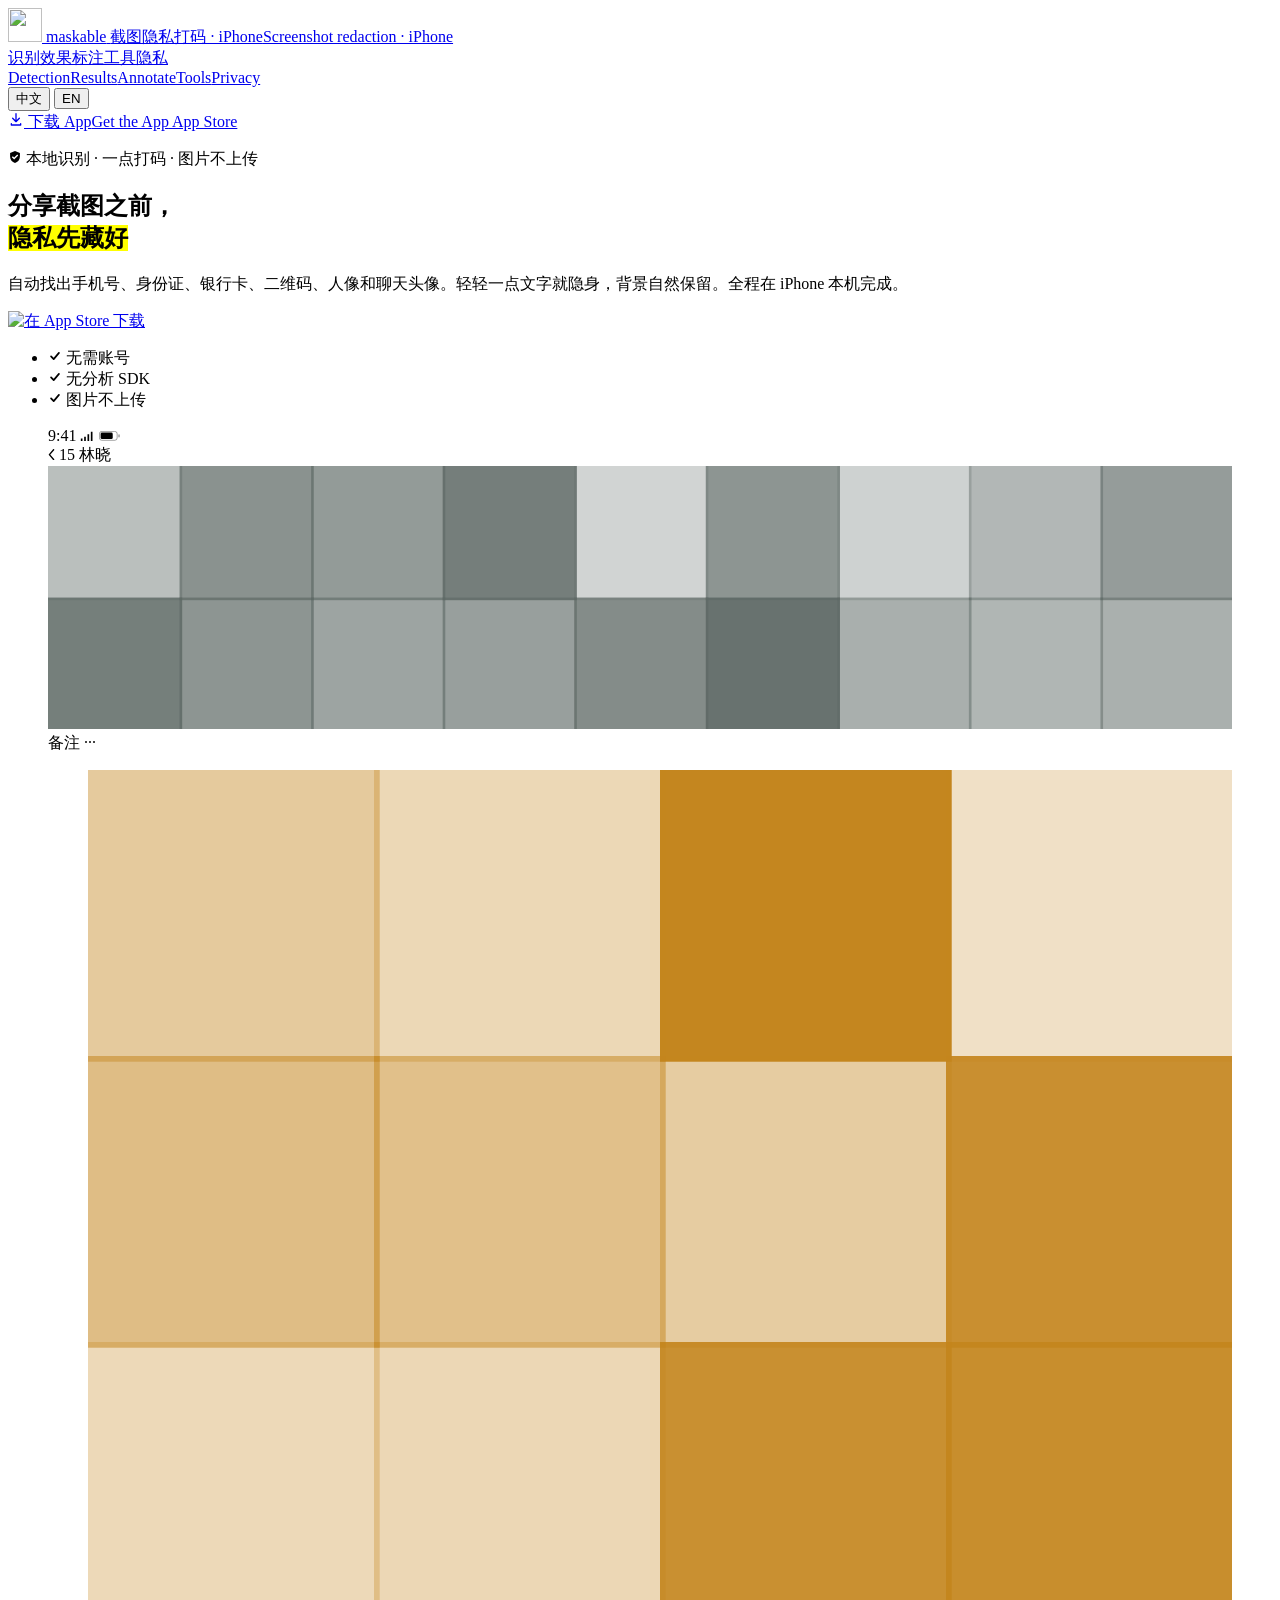
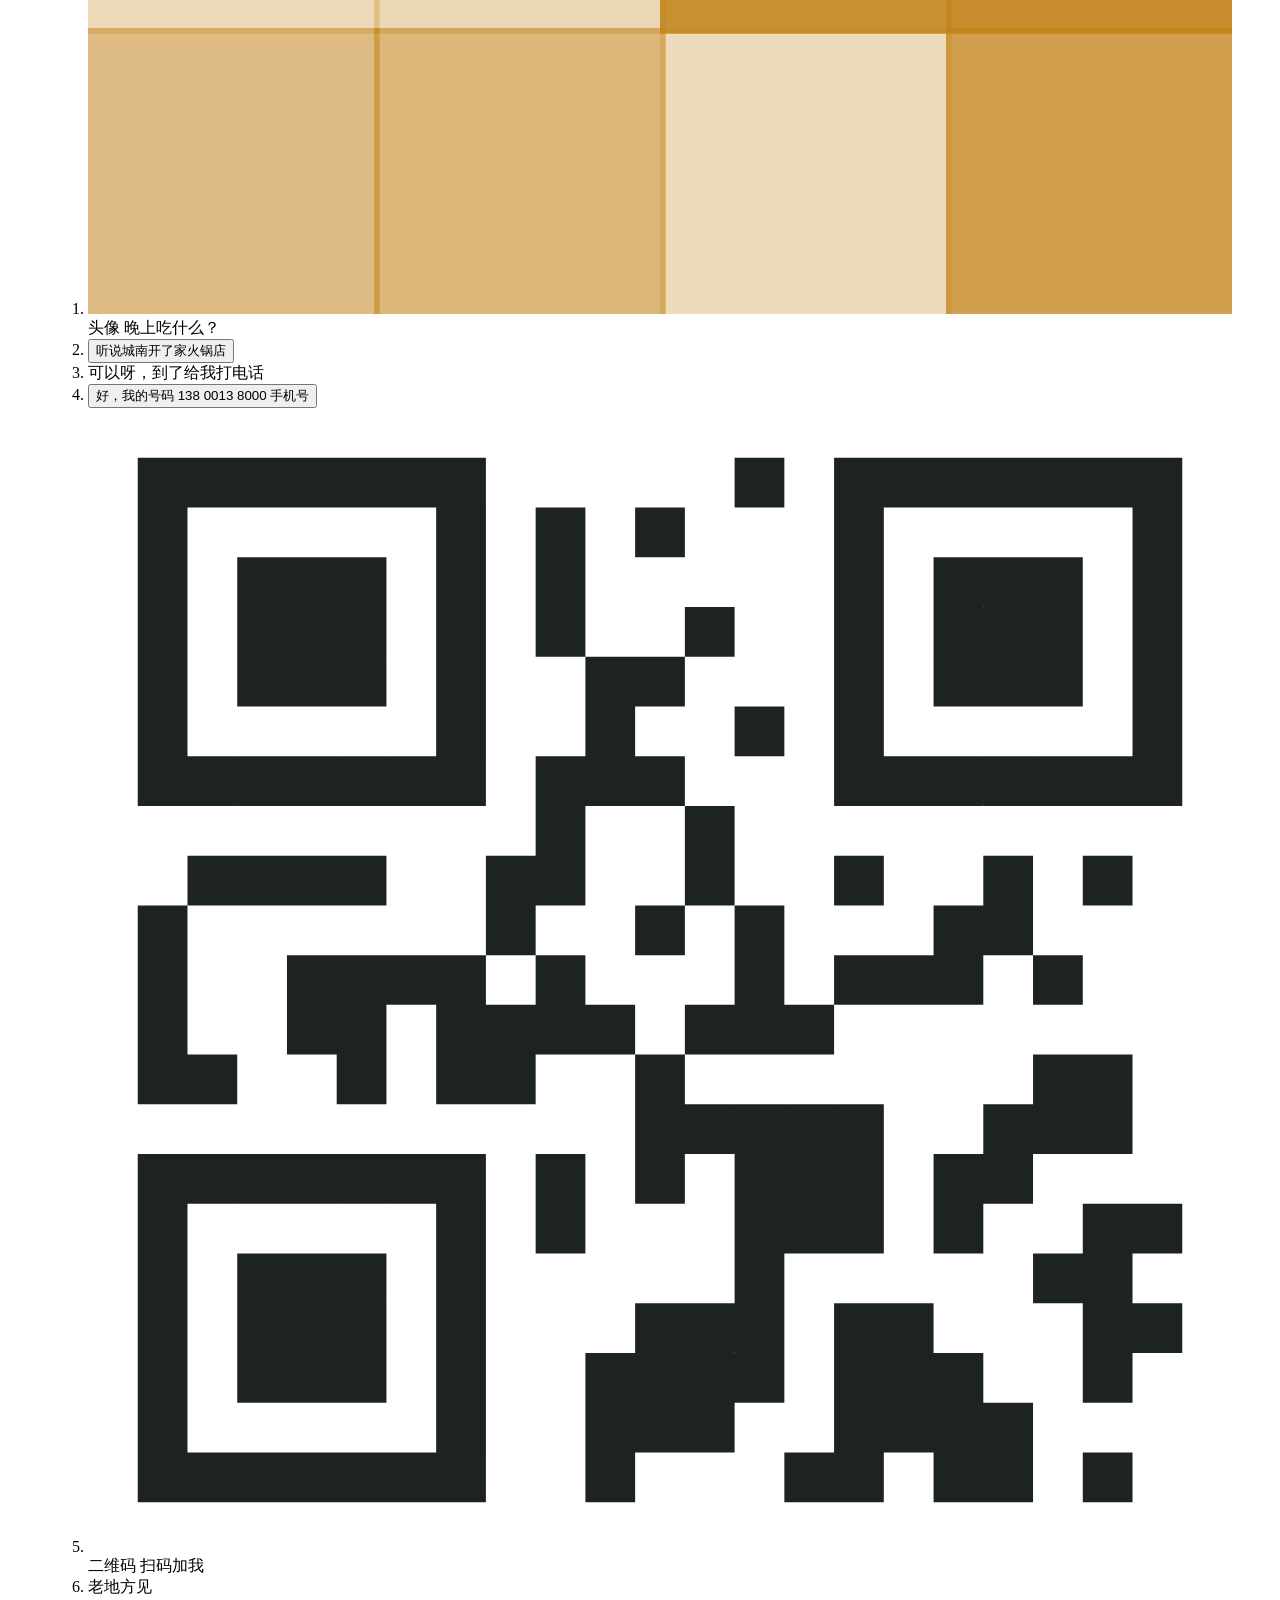
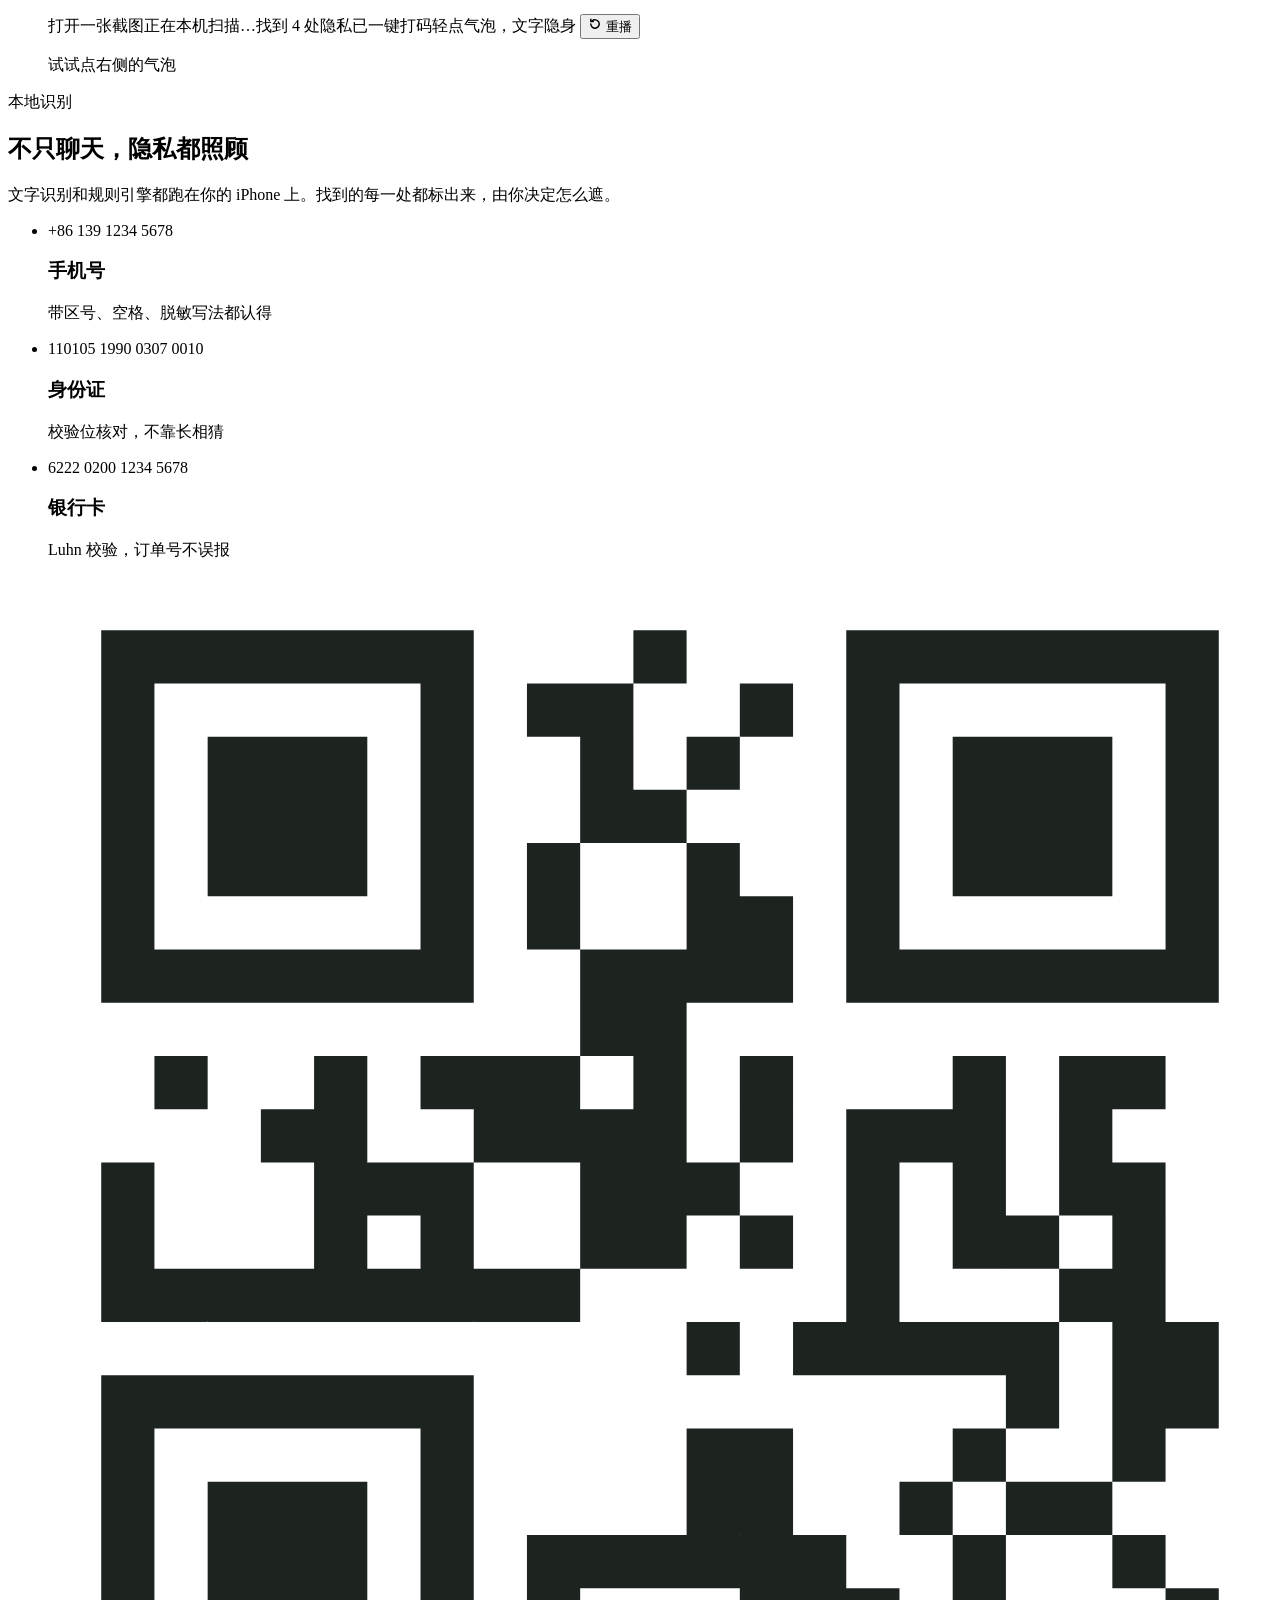
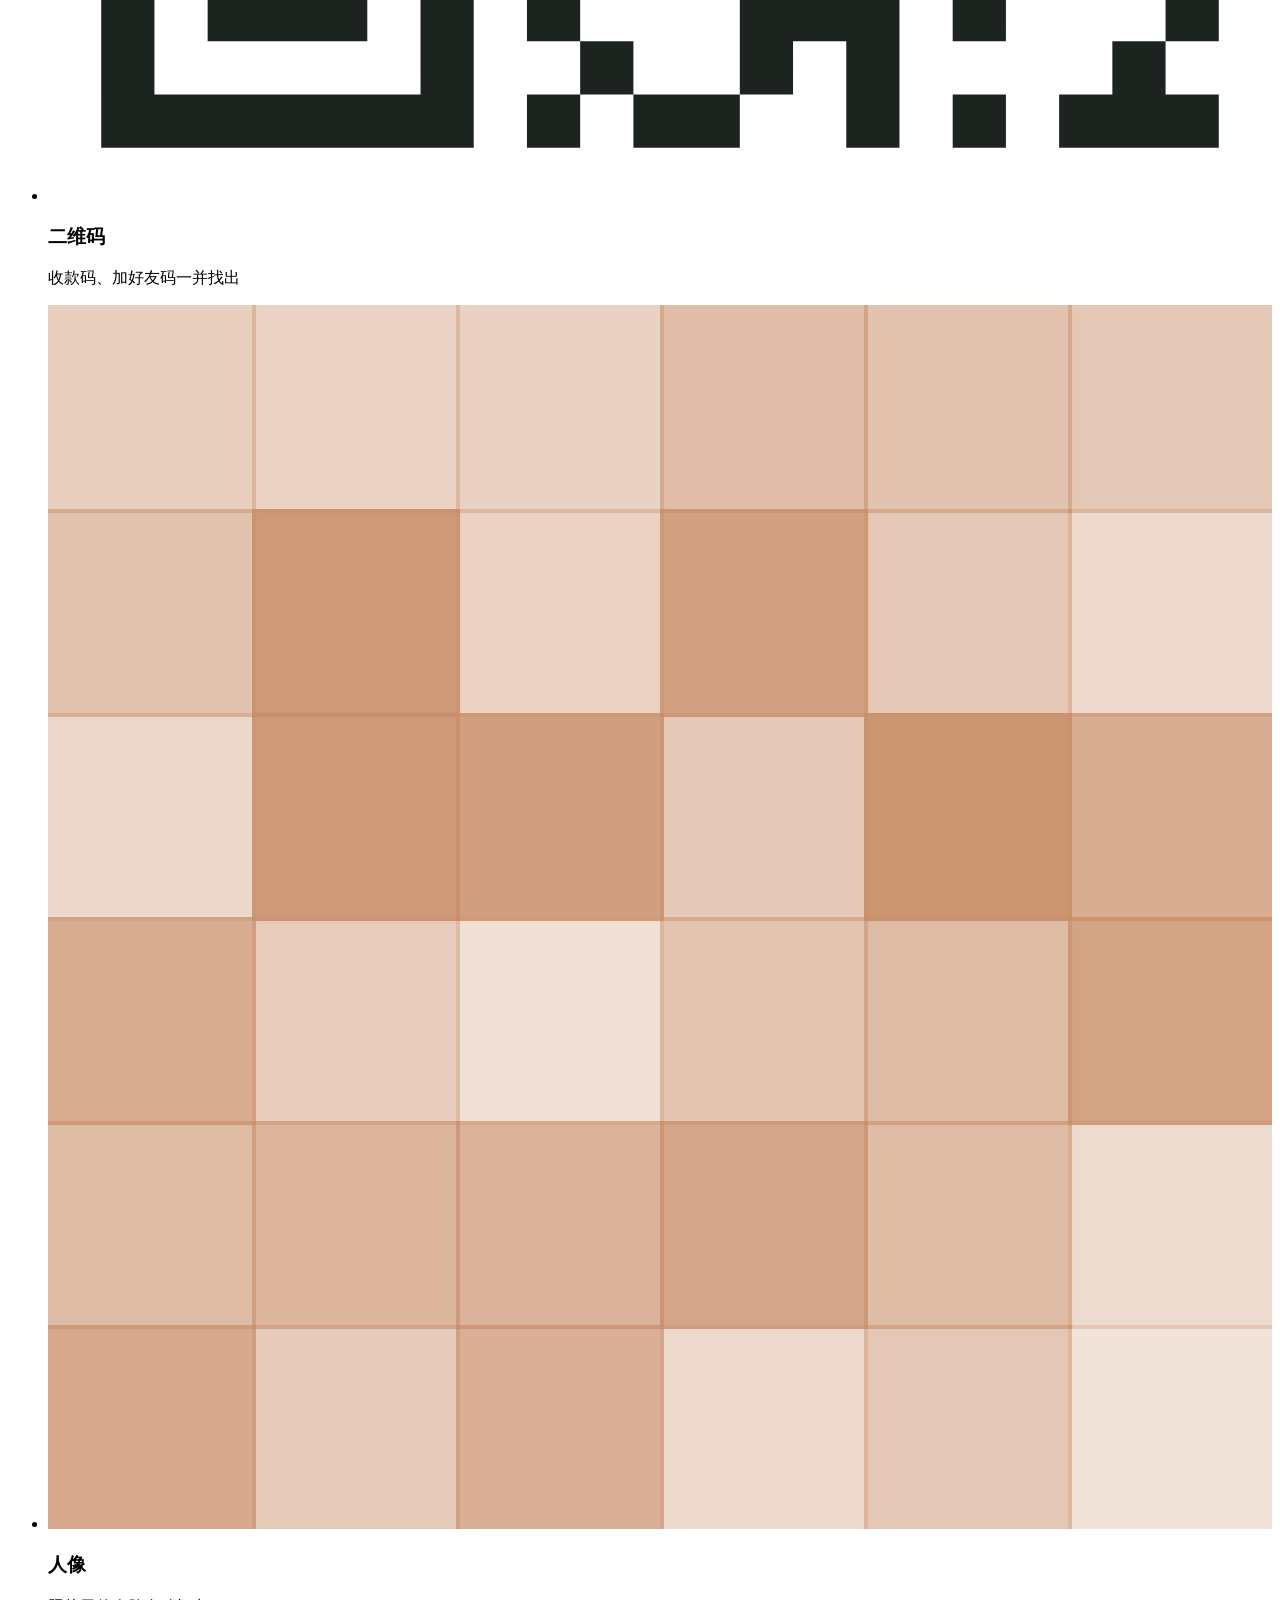
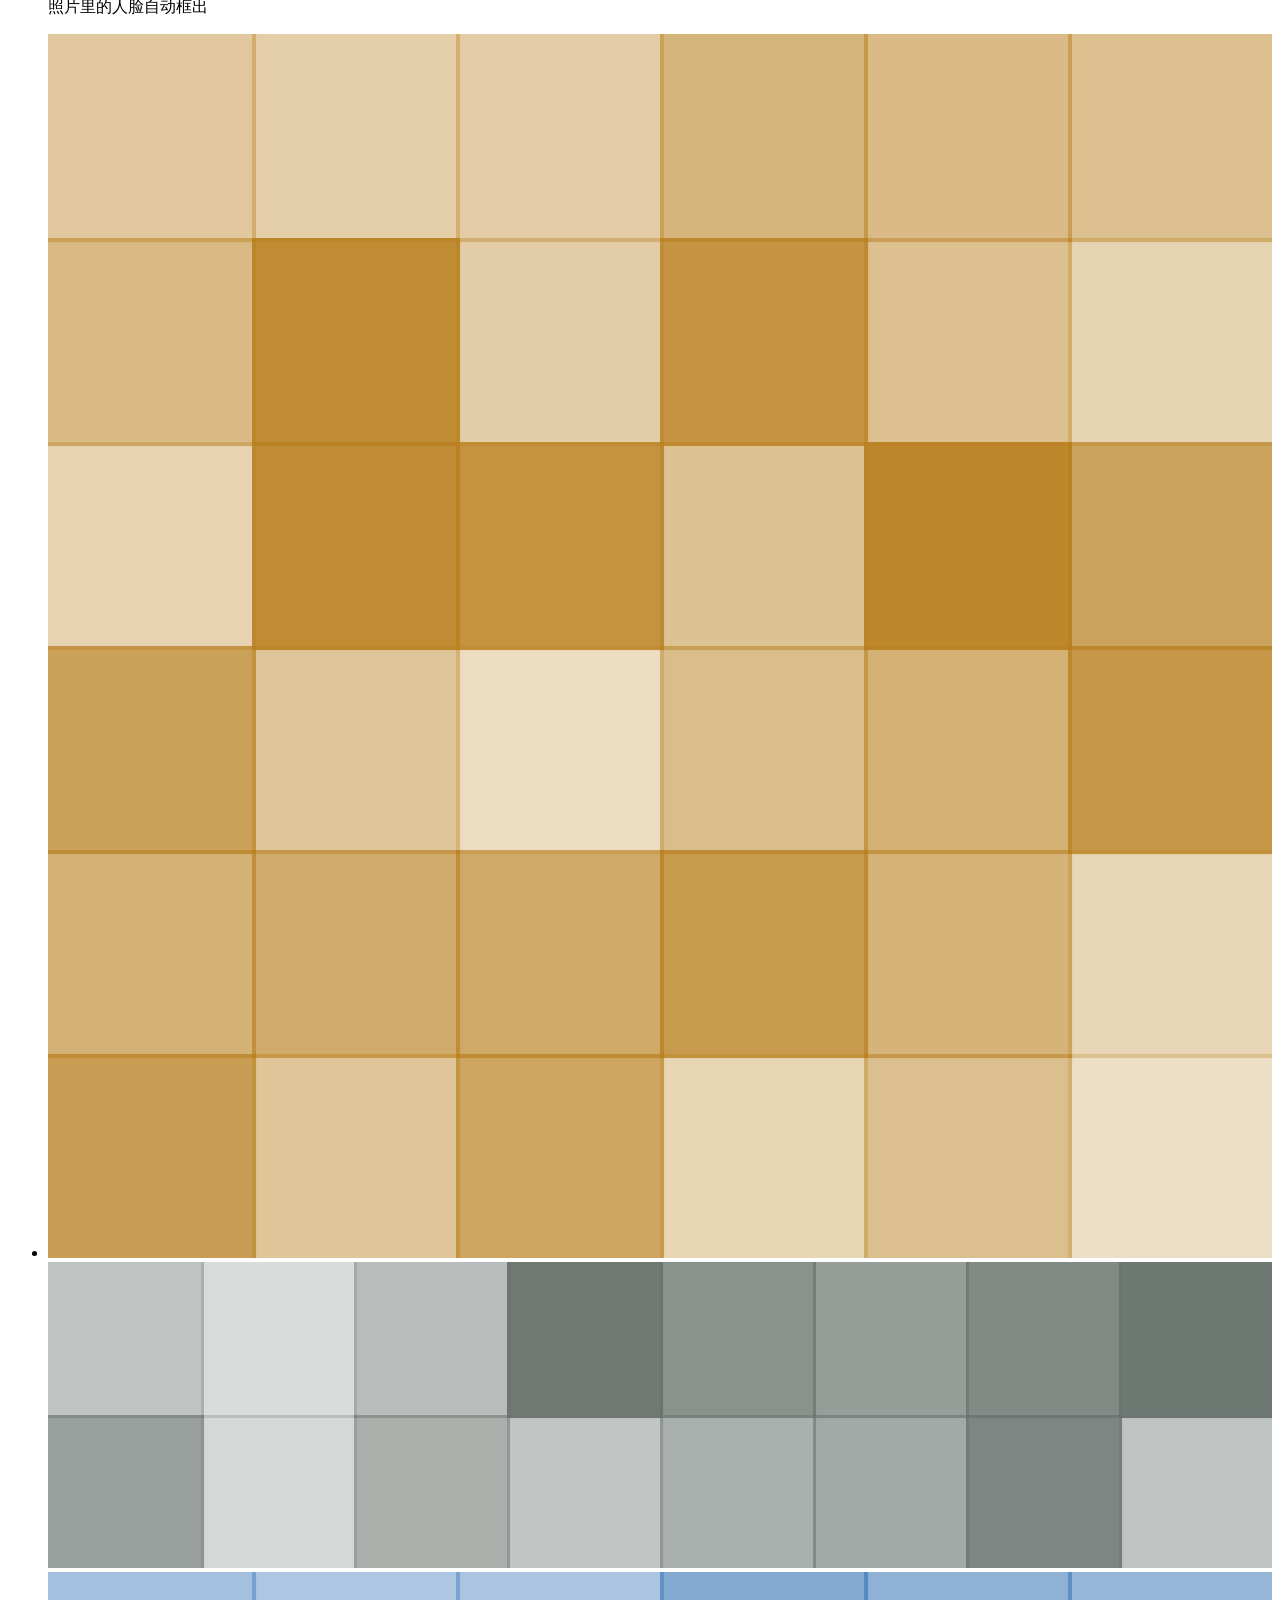
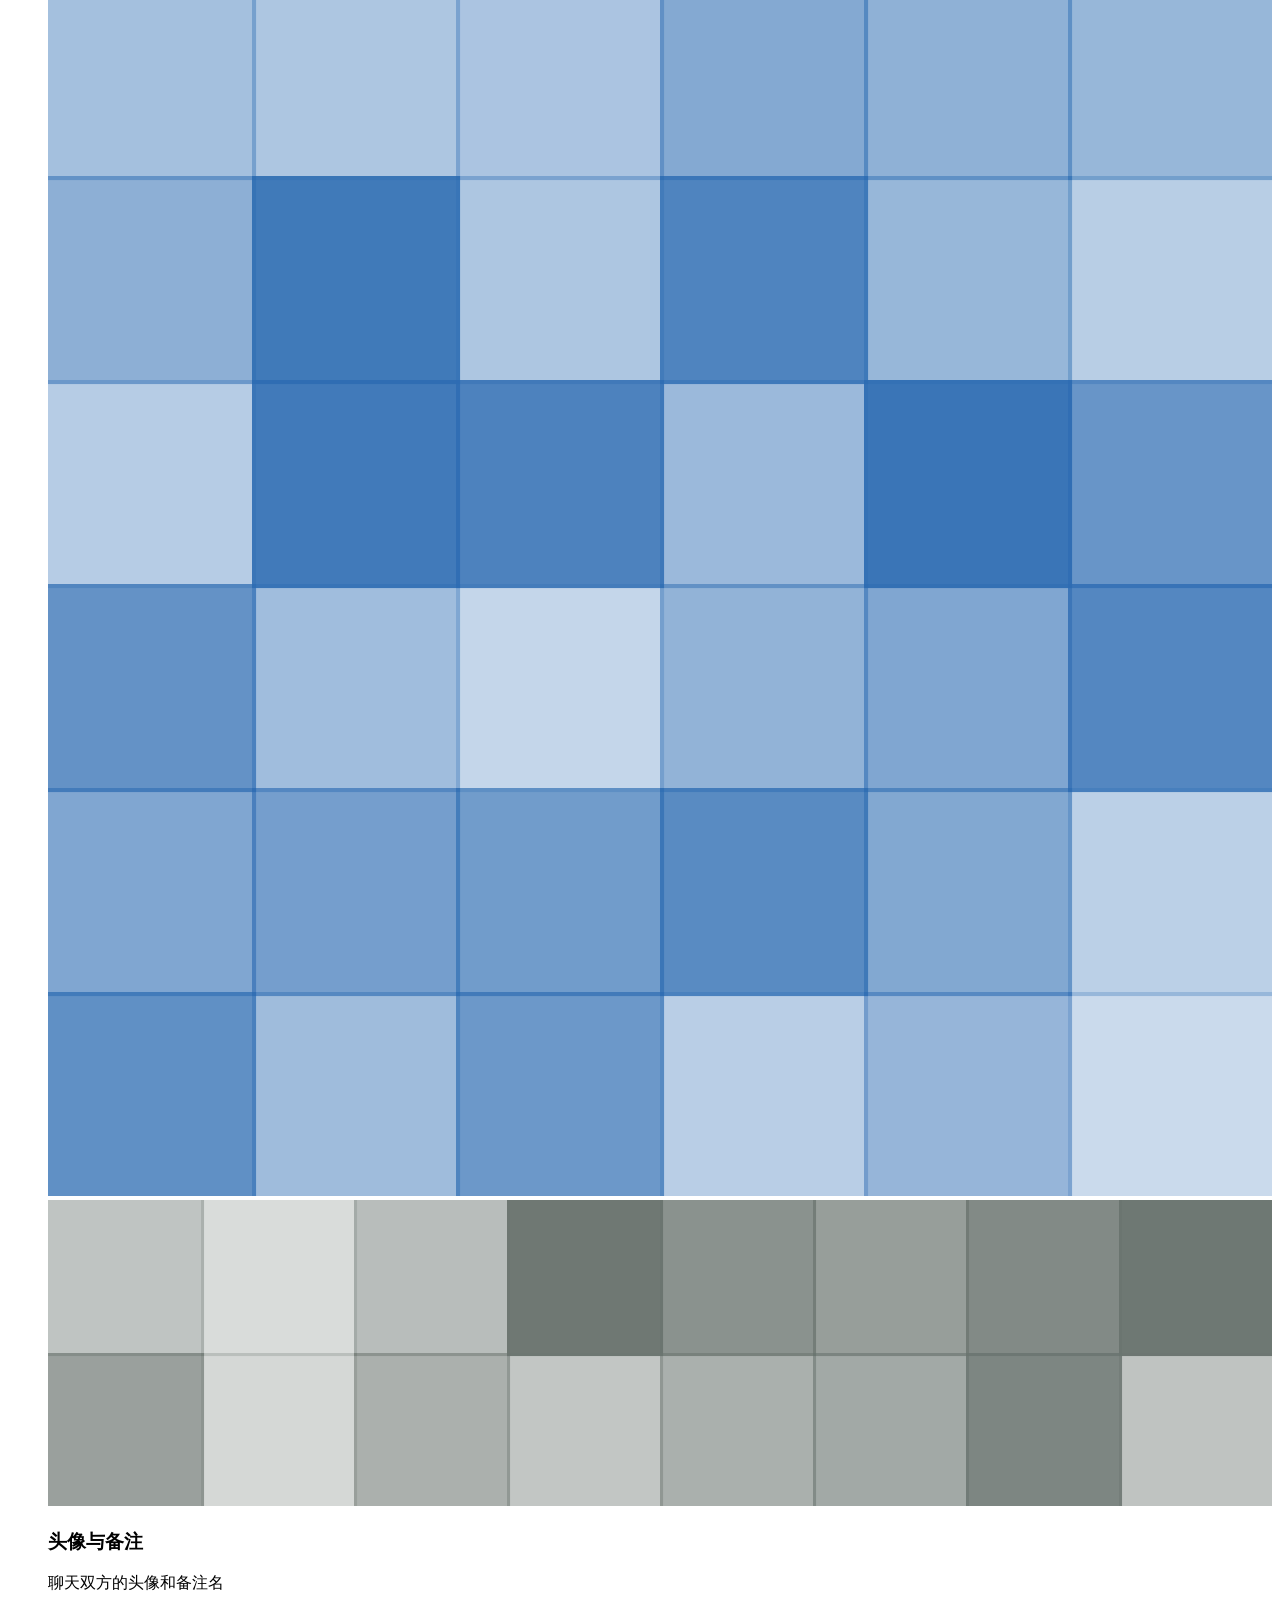
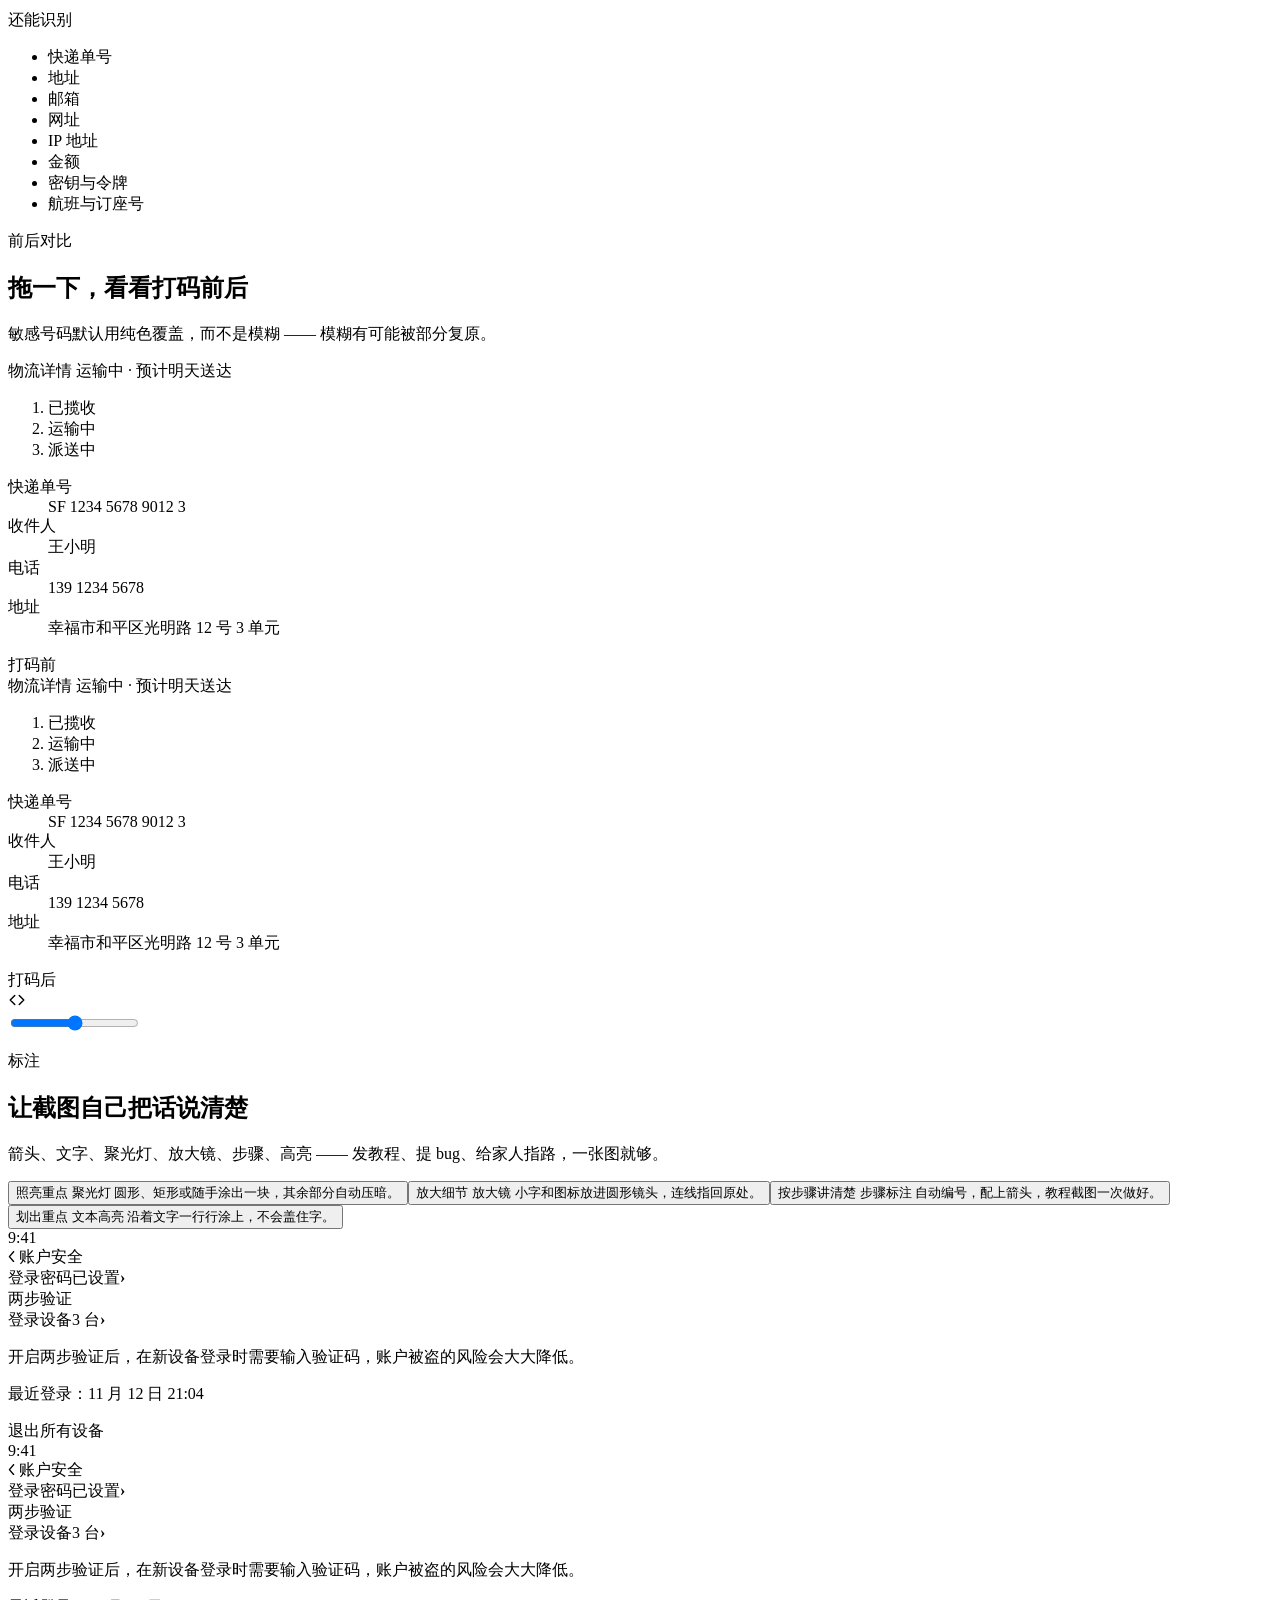
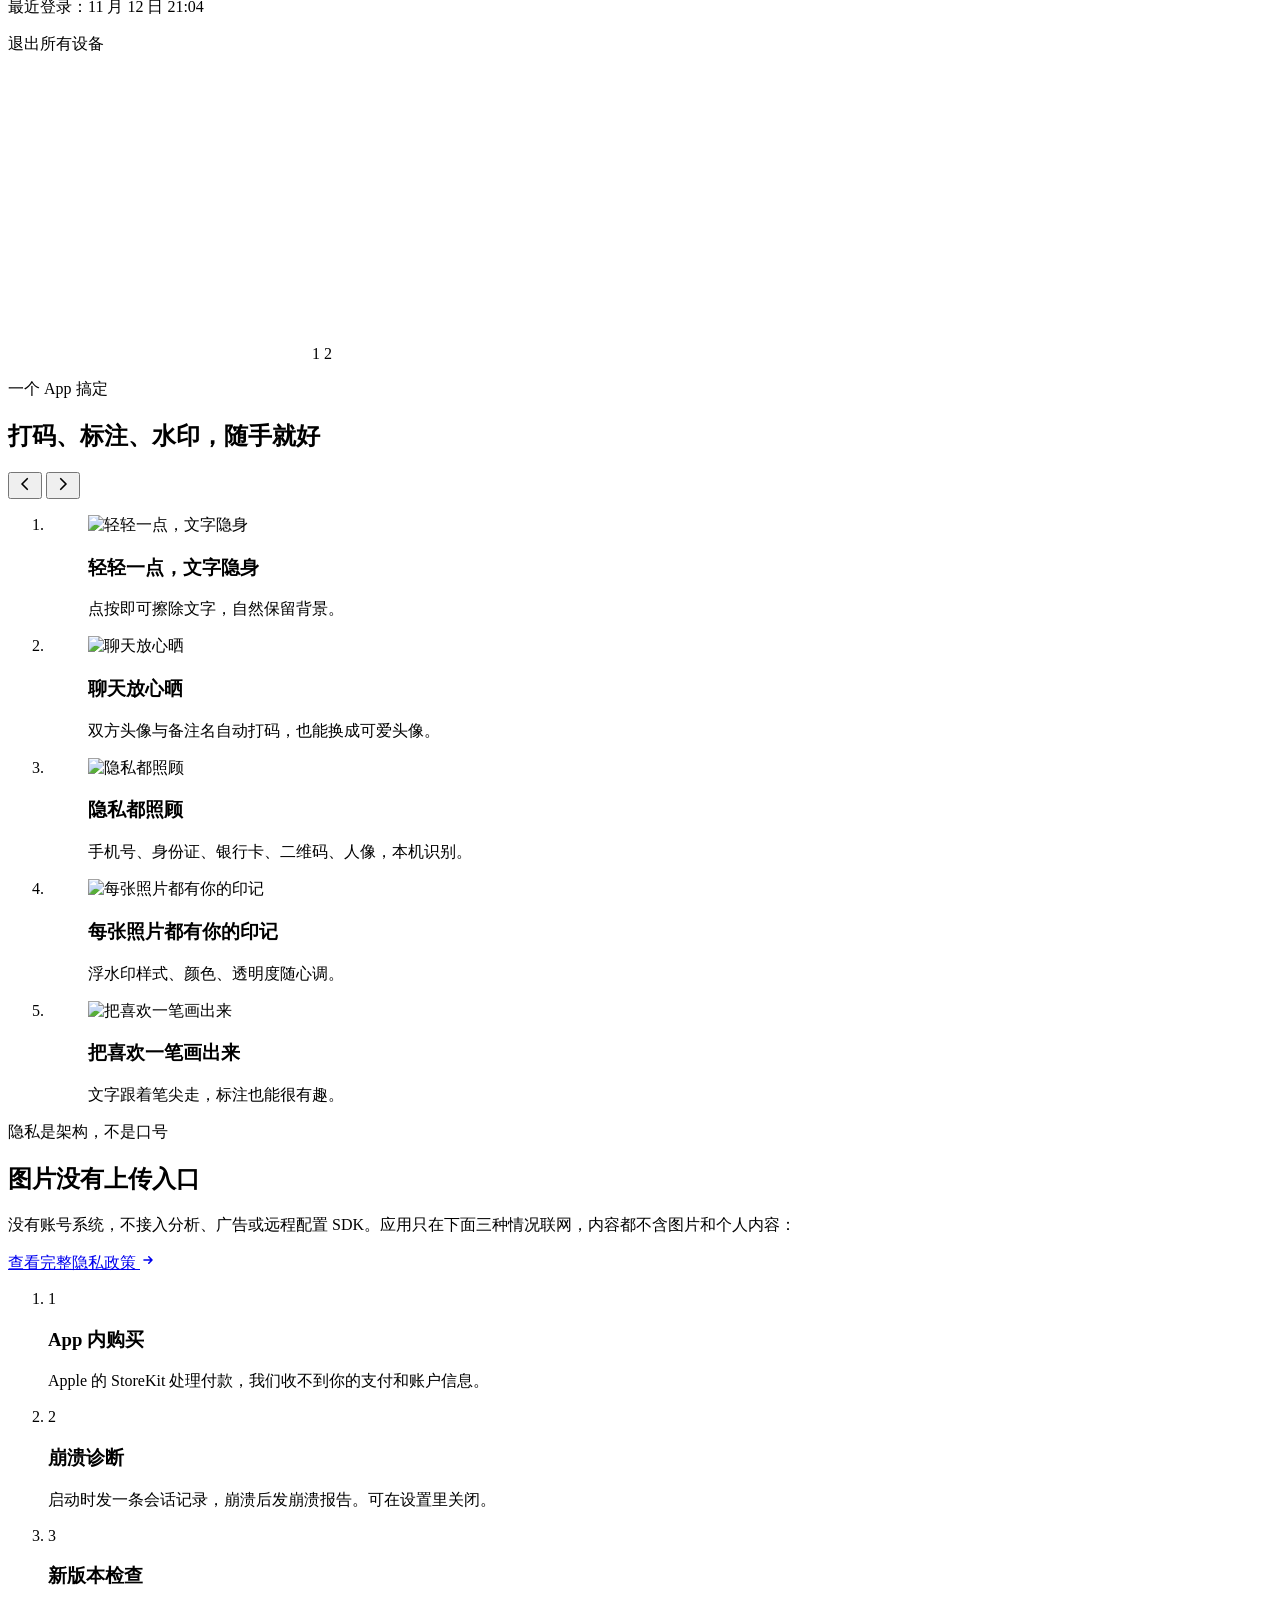
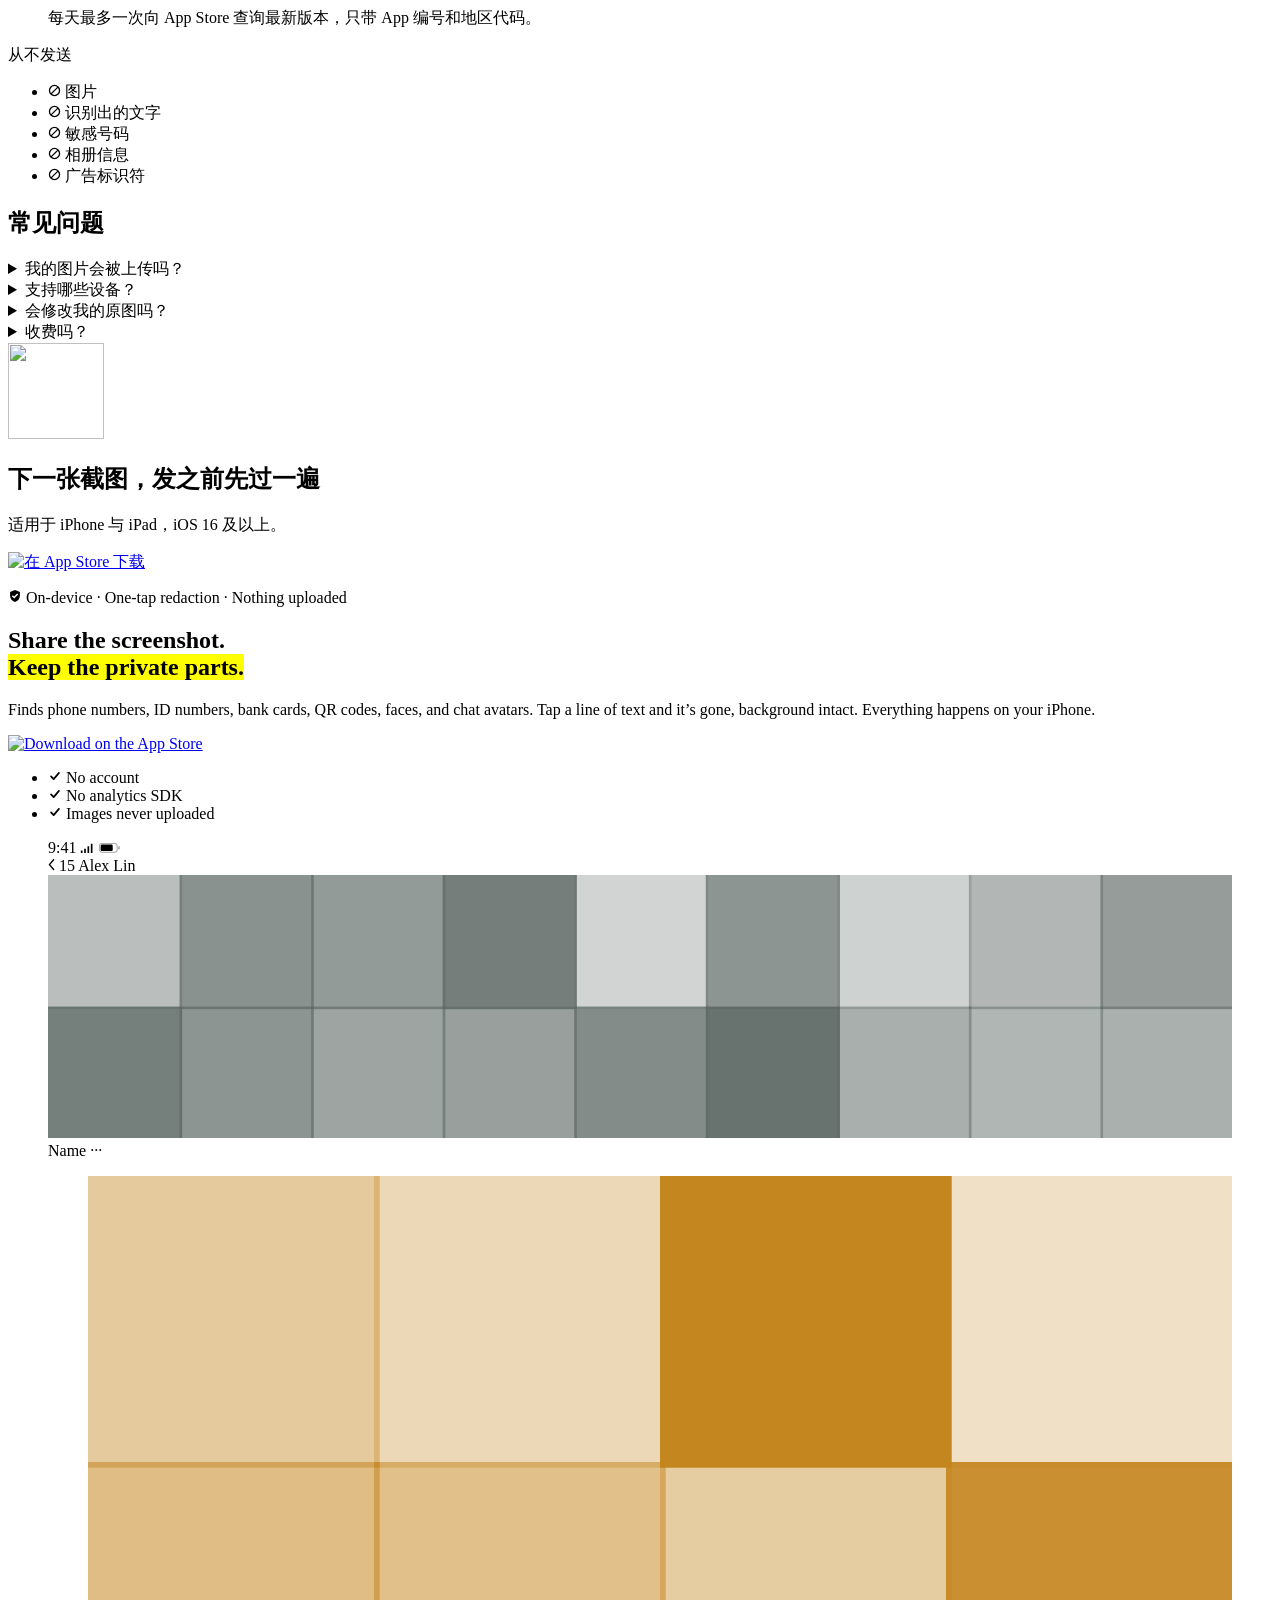
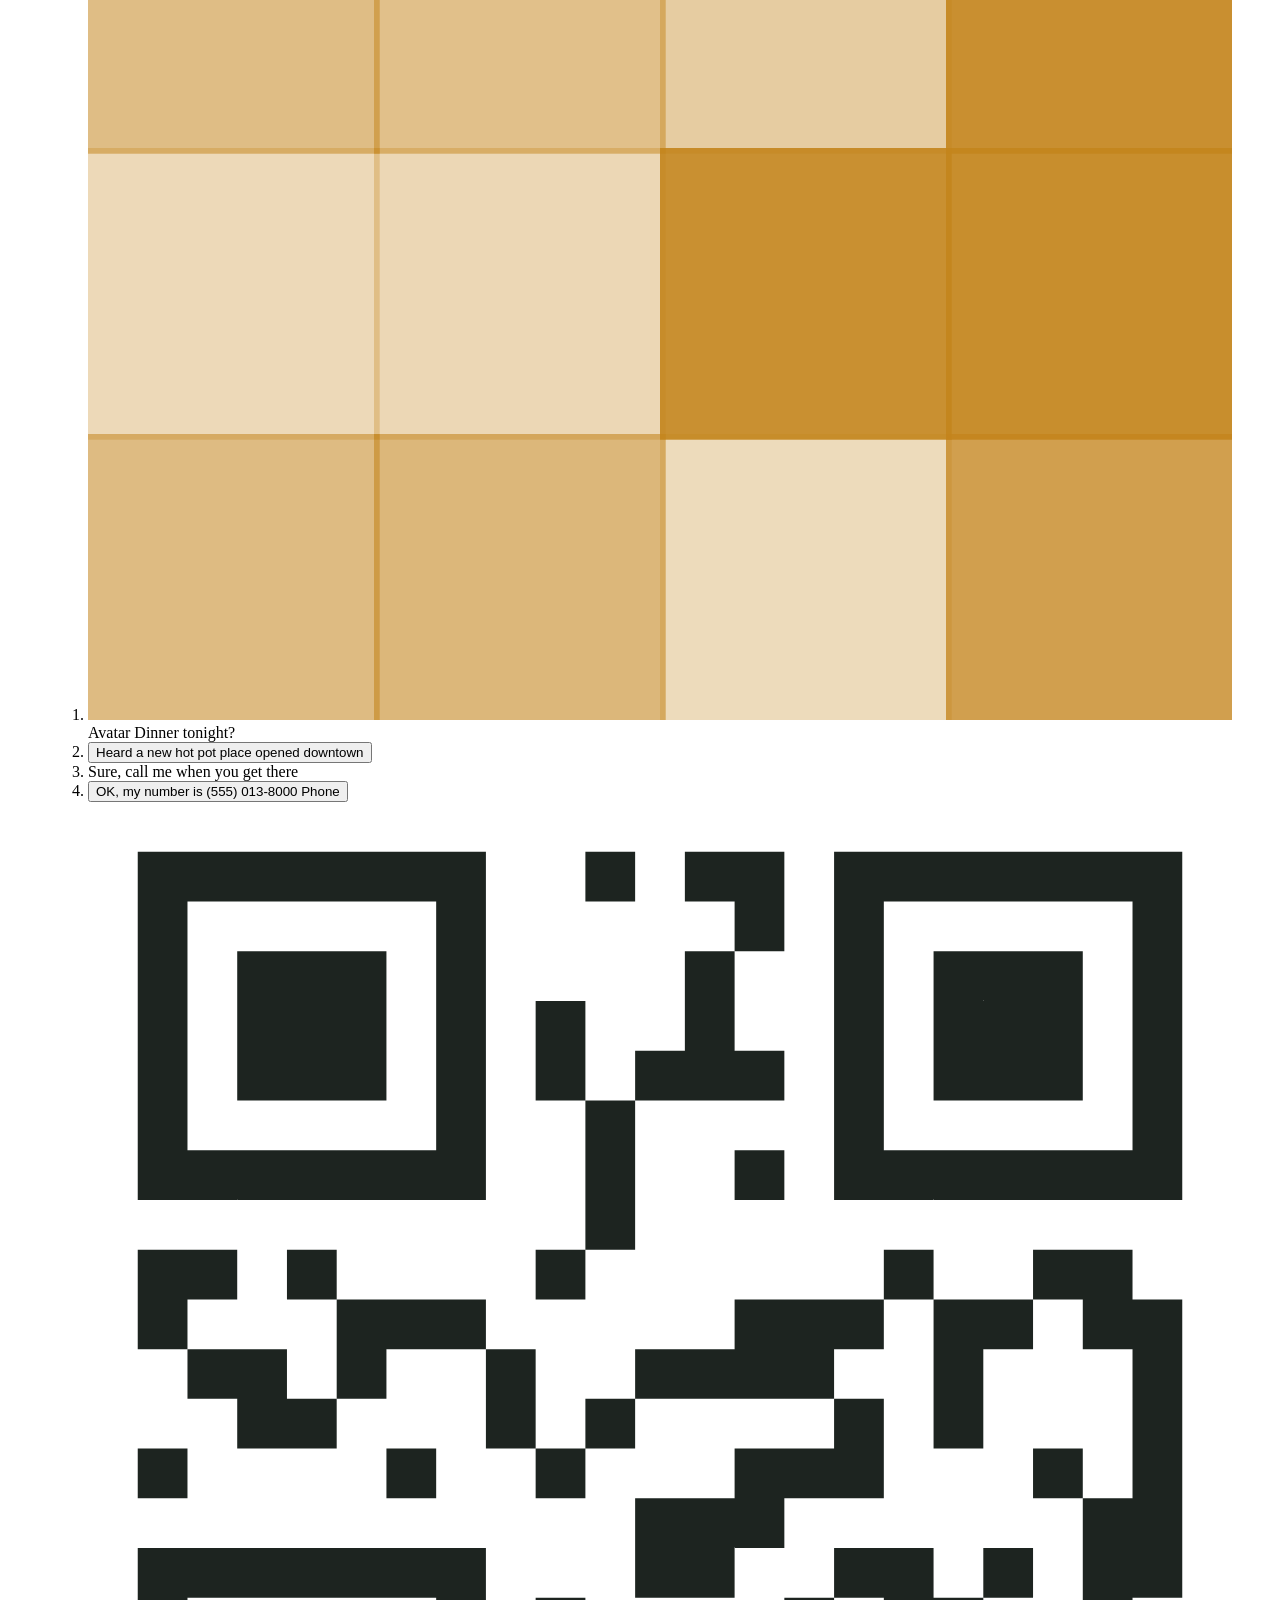
==== index.html @ f9d5b141 "Deploy website from Maskable@15f38cb" ====
<!DOCTYPE html><html lang="zh-Hans" data-ui-lang="zh"> <head><meta charset="utf-8"><meta name="viewport" content="width=device-width, initial-scale=1, viewport-fit=cover"><title>maskable — 截图隐私处理，全程在你的设备上</title><meta name="description" content="maskable：图片自动马赛克、打码与高级标注工具。本地识别手机号、身份证、银行卡、二维码、人像与聊天头像，一点即可打码，图片不上传。"><link rel="canonical" href="https://aifeng-dev.github.io/maskable-site/"><!-- iOS Safari 的系统「智能 App 横幅」：系统自己画，已安装时显示「打开」 --><meta name="apple-itunes-app" content="app-id=6804118307"><meta name="theme-color" content="#f7f4ed" media="(prefers-color-scheme: light)"><meta name="theme-color" content="#101512" media="(prefers-color-scheme: dark)"><meta property="og:type" content="website"><meta property="og:title" content="maskable — 截图隐私处理，全程在你的设备上"><meta property="og:description" content="maskable：图片自动马赛克、打码与高级标注工具。本地识别手机号、身份证、银行卡、二维码、人像与聊天头像，一点即可打码，图片不上传。"><meta property="og:url" content="https://aifeng-dev.github.io/maskable-site/"><meta property="og:image" content="https://aifeng-dev.github.io/maskable-site/posters/zh-01-tap.webp"><link rel="icon" href="/maskable-site/app-icon.png"><link rel="apple-touch-icon" href="/maskable-site/app-icon.png"><!-- 首帧前定语言，避免先闪中文再跳英文。保持内联、无依赖。 --><script>(function(){const titles = {"zh":"maskable — 截图隐私处理，全程在你的设备上","en":"maskable — Screenshot privacy, handled on your device"};

    (function () {
      var d = document.documentElement, lang = 'en';
      d.classList.add('js');
      try {
        var saved = localStorage.getItem('maskable.lang');
        if (saved === 'zh' || saved === 'en') lang = saved;
        else throw 0;
      } catch (e) {
        var nav = (navigator.languages && navigator.languages[0]) || navigator.language || 'en';
        lang = nav.toLowerCase().indexOf('zh') === 0 ? 'zh' : 'en';
      }
      d.setAttribute('data-ui-lang', lang);
      d.lang = lang === 'zh' ? 'zh-Hans' : 'en';
      document.title = titles[lang];
      window.__maskableTitles = titles;
    })();
  })();</script><link rel="stylesheet" href="/maskable-site/assets/Base.CoBmE6gw.css"><link rel="stylesheet" href="/maskable-site/assets/index.CJdmj8sm.css"></head> <body> <header class="topbar" data-topbar> <div class="container topbar-inner"> <a class="brand" href="/maskable-site/"> <img src="/maskable-site/app-icon.png" width="34" height="34" alt=""> <span class="brand-text"> <span class="wordmark">mask<span>able</span></span> <span class="brand-sub" data-lang="zh">截图隐私打码 · iPhone</span><span class="brand-sub" data-lang="en">Screenshot redaction · iPhone</span> </span> </a> <nav class="topnav" data-lang="zh" aria-label="页面导航"> <a href="#detect">识别</a><a href="#compare">效果</a><a href="#annotate">标注</a><a href="#tools">工具</a><a href="#privacy">隐私</a> </nav><nav class="topnav" data-lang="en" aria-label="Page sections"> <a href="#detect">Detection</a><a href="#compare">Results</a><a href="#annotate">Annotate</a><a href="#tools">Tools</a><a href="#privacy">Privacy</a> </nav> <div class="spacer"></div> <div class="langs" role="group" aria-label="Language"> <button type="button" data-set-lang="zh" aria-pressed="true">中文</button> <button type="button" data-set-lang="en" aria-pressed="false">EN</button> </div> <a class="btn btn-primary" href="https://apps.apple.com/us/app/maskable-%E5%9B%BE%E7%89%87%E8%87%AA%E5%8A%A8%E9%A9%AC%E8%B5%9B%E5%85%8B-%E6%89%93%E7%A0%81%E4%B8%8E%E9%AB%98%E7%BA%A7%E6%A0%87%E6%B3%A8%E5%B7%A5%E5%85%B7/id6804118307?itscg=30200&amp;itsct=apps_box_badge&amp;mttnsubad=6804118307"> <svg viewBox="0 0 24 24" width="16" height="16" aria-hidden="true"><path fill="currentColor" d="M12 3a1 1 0 0 1 1 1v9.59l3.3-3.3a1 1 0 1 1 1.4 1.42l-5 5a1 1 0 0 1-1.4 0l-5-5a1 1 0 1 1 1.4-1.42l3.3 3.3V4a1 1 0 0 1 1-1Zm-7 15a1 1 0 0 1 1 1v1h12v-1a1 1 0 1 1 2 0v2a1 1 0 0 1-1 1H5a1 1 0 0 1-1-1v-2a1 1 0 0 1 1-1Z"></path></svg> <span class="btn-label" data-lang="zh">下载 App</span><span class="btn-label" data-lang="en">Get the App</span> <span class="visually-hidden">App Store</span> </a> </div> </header> <main id="main"> <div data-lang="zh" data-astro-cid-7aropxhg> <!-- ============ Hero ============ --><section class="hero container" aria-labelledby="hero-zh" data-astro-cid-7aropxhg> <div class="hero-copy" data-astro-cid-7aropxhg> <p class="kicker" data-reveal data-astro-cid-7aropxhg> <svg viewBox="0 0 20 20" width="14" height="14" aria-hidden="true" data-astro-cid-7aropxhg><path fill="currentColor" d="M10 1.5 3 4.3v5.2c0 4.3 3 7.6 7 9 4-1.4 7-4.7 7-9V4.3L10 1.5Zm-1.2 12-3.3-3.3 1.4-1.4 1.9 1.9 4.4-4.4 1.4 1.4-5.8 5.8Z" data-astro-cid-7aropxhg></path></svg> 本地识别 · 一点打码 · 图片不上传 </p> <h1 id="hero-zh" data-reveal style="--d:60ms" data-astro-cid-7aropxhg> 分享截图之前，<br class="hero-br" data-astro-cid-7aropxhg><mark class="marker" data-astro-cid-7aropxhg>隐私先藏好</mark> </h1> <p class="dek" data-reveal style="--d:120ms" data-astro-cid-7aropxhg>自动找出手机号、身份证、银行卡、二维码、人像和聊天头像。轻轻一点文字就隐身，背景自然保留。全程在 iPhone 本机完成。</p> <div class="hero-actions" data-reveal style="--d:180ms" data-astro-cid-7aropxhg> <a class="store-badge" href="https://apps.apple.com/us/app/maskable-%E5%9B%BE%E7%89%87%E8%87%AA%E5%8A%A8%E9%A9%AC%E8%B5%9B%E5%85%8B-%E6%89%93%E7%A0%81%E4%B8%8E%E9%AB%98%E7%BA%A7%E6%A0%87%E6%B3%A8%E5%B7%A5%E5%85%B7/id6804118307?itscg=30200&amp;itsct=apps_box_badge&amp;mttnsubad=6804118307" data-astro-cid-7aropxhg> <img src="https://toolbox.marketingtools.apple.com/api/v2/badges/download-on-the-app-store/black/zh-cn?releaseDate=1787788800" alt="在 App Store 下载" width="134" height="45" data-astro-cid-7aropxhg> </a> <ul class="trust" data-astro-cid-7aropxhg> <li data-astro-cid-7aropxhg> <svg viewBox="0 0 16 16" width="14" height="14" aria-hidden="true" data-astro-cid-7aropxhg><path d="m3.5 8.5 3 3 6-7" fill="none" stroke="currentColor" stroke-width="2" stroke-linecap="round" stroke-linejoin="round" data-astro-cid-7aropxhg></path></svg> 无需账号 </li><li data-astro-cid-7aropxhg> <svg viewBox="0 0 16 16" width="14" height="14" aria-hidden="true" data-astro-cid-7aropxhg><path d="m3.5 8.5 3 3 6-7" fill="none" stroke="currentColor" stroke-width="2" stroke-linecap="round" stroke-linejoin="round" data-astro-cid-7aropxhg></path></svg> 无分析 SDK </li><li data-astro-cid-7aropxhg> <svg viewBox="0 0 16 16" width="14" height="14" aria-hidden="true" data-astro-cid-7aropxhg><path d="m3.5 8.5 3 3 6-7" fill="none" stroke="currentColor" stroke-width="2" stroke-linecap="round" stroke-linejoin="round" data-astro-cid-7aropxhg></path></svg> 图片不上传 </li> </ul> </div> </div> <div class="hero-visual" data-reveal style="--d:140ms" data-astro-cid-7aropxhg> <figure class="demo" data-demo data-state="" data-astro-cid-pdzt6ilj> <div class="phone" data-astro-cid-pdzt6ilj> <div class="island" aria-hidden="true" data-astro-cid-pdzt6ilj></div> <div class="screen" role="group" aria-label="演示：一张聊天截图被扫描并自动打码" data-astro-cid-pdzt6ilj> <div class="scanline" aria-hidden="true" data-astro-cid-pdzt6ilj></div> <div class="status" aria-hidden="true" data-astro-cid-pdzt6ilj> <span data-astro-cid-pdzt6ilj>9:41</span> <span class="status-icons" data-astro-cid-pdzt6ilj> <svg viewBox="0 0 18 12" width="15" data-astro-cid-pdzt6ilj><path fill="currentColor" d="M1 9h2v3H1zM5 7h2v5H5zM9 4h2v8H9zM13 1h2v11h-2z" data-astro-cid-pdzt6ilj></path></svg> <svg viewBox="0 0 26 12" width="21" data-astro-cid-pdzt6ilj><rect x="0.5" y="0.5" width="22" height="11" rx="3" fill="none" stroke="currentColor" opacity=".45" data-astro-cid-pdzt6ilj></rect><rect x="2" y="2" width="15" height="8" rx="1.6" fill="currentColor" data-astro-cid-pdzt6ilj></rect><rect x="24" y="4" width="1.6" height="4" rx=".8" fill="currentColor" opacity=".45" data-astro-cid-pdzt6ilj></rect></svg> </span> </div> <div class="chat-head" data-astro-cid-pdzt6ilj> <span class="back" aria-hidden="true" data-astro-cid-pdzt6ilj> <svg viewBox="0 0 10 16" width="7" data-astro-cid-pdzt6ilj><path d="M8 1 2 8l6 7" fill="none" stroke="currentColor" stroke-width="2" stroke-linecap="round" stroke-linejoin="round" data-astro-cid-pdzt6ilj></path></svg> <span class="count" data-astro-cid-pdzt6ilj>15</span> </span> <span class="tgt tgt-text" data-kind="name" style="--i:0" data-astro-cid-pdzt6ilj> <span class="who" data-astro-cid-pdzt6ilj>林晓</span> <svg class="pix" viewBox="0 0 9 2" preserveAspectRatio="none" aria-hidden="true" data-astro-cid-pdzt6ilj> <rect x="0" y="0" width="1.02" height="1.02" fill="#5f6a66" fill-opacity="0.4282136369147338" data-astro-cid-pdzt6ilj></rect><rect x="1" y="0" width="1.02" height="1.02" fill="#5f6a66" fill-opacity="0.7310364769073203" data-astro-cid-pdzt6ilj></rect><rect x="2" y="0" width="1.02" height="1.02" fill="#5f6a66" fill-opacity="0.668775136990007" data-astro-cid-pdzt6ilj></rect><rect x="3" y="0" width="1.02" height="1.02" fill="#5f6a66" fill-opacity="0.8619492710568011" data-astro-cid-pdzt6ilj></rect><rect x="4" y="0" width="1.02" height="1.02" fill="#5f6a66" fill-opacity="0.2874568014522083" data-astro-cid-pdzt6ilj></rect><rect x="5" y="0" width="1.02" height="1.02" fill="#5f6a66" fill-opacity="0.7094882166711614" data-astro-cid-pdzt6ilj></rect><rect x="6" y="0" width="1.02" height="1.02" fill="#5f6a66" fill-opacity="0.30090554448543116" data-astro-cid-pdzt6ilj></rect><rect x="7" y="0" width="1.02" height="1.02" fill="#5f6a66" fill-opacity="0.47848559194244444" data-astro-cid-pdzt6ilj></rect><rect x="8" y="0" width="1.02" height="1.02" fill="#5f6a66" fill-opacity="0.6569789769710042" data-astro-cid-pdzt6ilj></rect><rect x="0" y="1" width="1.02" height="1.02" fill="#5f6a66" fill-opacity="0.858693640329875" data-astro-cid-pdzt6ilj></rect><rect x="1" y="1" width="1.02" height="1.02" fill="#5f6a66" fill-opacity="0.708721064904239" data-astro-cid-pdzt6ilj></rect><rect x="2" y="1" width="1.02" height="1.02" fill="#5f6a66" fill-opacity="0.6076107081025839" data-astro-cid-pdzt6ilj></rect><rect x="3" y="1" width="1.02" height="1.02" fill="#5f6a66" fill-opacity="0.6409554330748506" data-astro-cid-pdzt6ilj></rect><rect x="4" y="1" width="1.02" height="1.02" fill="#5f6a66" fill-opacity="0.7692898953100666" data-astro-cid-pdzt6ilj></rect><rect x="5" y="1" width="1.02" height="1.02" fill="#5f6a66" fill-opacity="0.9400419683079235" data-astro-cid-pdzt6ilj></rect><rect x="6" y="1" width="1.02" height="1.02" fill="#5f6a66" fill-opacity="0.5343487260397524" data-astro-cid-pdzt6ilj></rect><rect x="7" y="1" width="1.02" height="1.02" fill="#5f6a66" fill-opacity="0.49026229843730107" data-astro-cid-pdzt6ilj></rect><rect x="8" y="1" width="1.02" height="1.02" fill="#5f6a66" fill-opacity="0.5293573281960562" data-astro-cid-pdzt6ilj></rect> </svg> <span class="tag" aria-hidden="true" data-astro-cid-pdzt6ilj>备注</span> </span> <span class="dots" aria-hidden="true" data-astro-cid-pdzt6ilj>···</span> </div> <ol class="msgs" data-astro-cid-pdzt6ilj> <li class="row them" data-astro-cid-pdzt6ilj> <span class="av tgt" data-kind="avatar" style="--c:#e2a43b;--i:1" aria-hidden="true" data-astro-cid-pdzt6ilj> <span class="av-face" data-astro-cid-pdzt6ilj></span> <svg class="pix" viewBox="0 0 4 4" aria-hidden="true" data-astro-cid-pdzt6ilj> <rect x="0" y="0" width="1.02" height="1.02" fill="#c4851d" fill-opacity="0.42966695851646364" data-astro-cid-pdzt6ilj></rect><rect x="1" y="0" width="1.02" height="1.02" fill="#c4851d" fill-opacity="0.32117559626931325" data-astro-cid-pdzt6ilj></rect><rect x="2" y="0" width="1.02" height="1.02" fill="#c4851d" fill-opacity="0.9864311582641676" data-astro-cid-pdzt6ilj></rect><rect x="3" y="0" width="1.02" height="1.02" fill="#c4851d" fill-opacity="0.2507606432191096" data-astro-cid-pdzt6ilj></rect><rect x="0" y="1" width="1.02" height="1.02" fill="#c4851d" fill-opacity="0.5367052680812776" data-astro-cid-pdzt6ilj></rect><rect x="1" y="1" width="1.02" height="1.02" fill="#c4851d" fill-opacity="0.5134039682452567" data-astro-cid-pdzt6ilj></rect><rect x="2" y="1" width="1.02" height="1.02" fill="#c4851d" fill-opacity="0.417294415528886" data-astro-cid-pdzt6ilj></rect><rect x="3" y="1" width="1.02" height="1.02" fill="#c4851d" fill-opacity="0.914059198636096" data-astro-cid-pdzt6ilj></rect><rect x="0" y="2" width="1.02" height="1.02" fill="#c4851d" fill-opacity="0.31466072727926075" data-astro-cid-pdzt6ilj></rect><rect x="1" y="2" width="1.02" height="1.02" fill="#c4851d" fill-opacity="0.32412549114087597" data-astro-cid-pdzt6ilj></rect><rect x="2" y="2" width="1.02" height="1.02" fill="#c4851d" fill-opacity="0.9101922461995855" data-astro-cid-pdzt6ilj></rect><rect x="3" y="2" width="1.02" height="1.02" fill="#c4851d" fill-opacity="0.9256563446833752" data-astro-cid-pdzt6ilj></rect><rect x="0" y="3" width="1.02" height="1.02" fill="#c4851d" fill-opacity="0.5541850747540593" data-astro-cid-pdzt6ilj></rect><rect x="1" y="3" width="1.02" height="1.02" fill="#c4851d" fill-opacity="0.5886059802141972" data-astro-cid-pdzt6ilj></rect><rect x="2" y="3" width="1.02" height="1.02" fill="#c4851d" fill-opacity="0.29626701620873064" data-astro-cid-pdzt6ilj></rect><rect x="3" y="3" width="1.02" height="1.02" fill="#c4851d" fill-opacity="0.7822058169986121" data-astro-cid-pdzt6ilj></rect> </svg> <span class="tag" data-astro-cid-pdzt6ilj>头像</span> </span> <span class="bubble" data-astro-cid-pdzt6ilj>晚上吃什么？</span> </li> <li class="row me" data-astro-cid-pdzt6ilj> <button type="button" class="bubble" data-vanish data-autotap data-astro-cid-pdzt6ilj> <span class="txt" data-astro-cid-pdzt6ilj>听说城南开了家火锅店</span> <span class="ripple" aria-hidden="true" data-astro-cid-pdzt6ilj></span> </button> <span class="av me-av" style="--c:#4f8fd6" aria-hidden="true" data-astro-cid-pdzt6ilj><span class="av-face" data-astro-cid-pdzt6ilj></span></span> </li> <li class="row them" data-astro-cid-pdzt6ilj> <span class="av" style="--c:#e2a43b" aria-hidden="true" data-astro-cid-pdzt6ilj><span class="av-face" data-astro-cid-pdzt6ilj></span></span> <span class="bubble" data-astro-cid-pdzt6ilj>可以呀，到了给我打电话</span> </li> <li class="row me" data-astro-cid-pdzt6ilj> <button type="button" class="bubble" data-vanish data-astro-cid-pdzt6ilj> <span class="txt" data-astro-cid-pdzt6ilj>好，我的号码 <span class="tgt tgt-text mono" data-kind="phone" style="--i:2" data-astro-cid-pdzt6ilj> 138 0013 8000 <span class="cover" aria-hidden="true" data-astro-cid-pdzt6ilj></span> <span class="tag" aria-hidden="true" data-astro-cid-pdzt6ilj>手机号</span> </span> </span> </button> <span class="av me-av" style="--c:#4f8fd6" aria-hidden="true" data-astro-cid-pdzt6ilj><span class="av-face" data-astro-cid-pdzt6ilj></span></span> </li> <li class="row me" data-astro-cid-pdzt6ilj> <span class="bubble qr-card" data-astro-cid-pdzt6ilj> <span class="tgt qr" data-kind="qr" style="--i:3" data-astro-cid-pdzt6ilj> <svg viewBox="-1 -1 23 23" aria-hidden="true" data-astro-cid-pdzt6ilj><rect x="-1" y="-1" width="23" height="23" fill="#fff" data-astro-cid-pdzt6ilj></rect><path d="M0 0h1v1h-1zM1 0h1v1h-1zM2 0h1v1h-1zM3 0h1v1h-1zM4 0h1v1h-1zM5 0h1v1h-1zM6 0h1v1h-1zM12 0h1v1h-1zM14 0h1v1h-1zM15 0h1v1h-1zM16 0h1v1h-1zM17 0h1v1h-1zM18 0h1v1h-1zM19 0h1v1h-1zM20 0h1v1h-1zM0 1h1v1h-1zM6 1h1v1h-1zM8 1h1v1h-1zM10 1h1v1h-1zM14 1h1v1h-1zM20 1h1v1h-1zM0 2h1v1h-1zM2 2h1v1h-1zM3 2h1v1h-1zM4 2h1v1h-1zM6 2h1v1h-1zM8 2h1v1h-1zM14 2h1v1h-1zM16 2h1v1h-1zM17 2h1v1h-1zM18 2h1v1h-1zM20 2h1v1h-1zM0 3h1v1h-1zM2 3h1v1h-1zM3 3h1v1h-1zM4 3h1v1h-1zM6 3h1v1h-1zM8 3h1v1h-1zM11 3h1v1h-1zM14 3h1v1h-1zM16 3h1v1h-1zM17 3h1v1h-1zM18 3h1v1h-1zM20 3h1v1h-1zM0 4h1v1h-1zM2 4h1v1h-1zM3 4h1v1h-1zM4 4h1v1h-1zM6 4h1v1h-1zM9 4h1v1h-1zM10 4h1v1h-1zM14 4h1v1h-1zM16 4h1v1h-1zM17 4h1v1h-1zM18 4h1v1h-1zM20 4h1v1h-1zM0 5h1v1h-1zM6 5h1v1h-1zM9 5h1v1h-1zM12 5h1v1h-1zM14 5h1v1h-1zM20 5h1v1h-1zM0 6h1v1h-1zM1 6h1v1h-1zM2 6h1v1h-1zM3 6h1v1h-1zM4 6h1v1h-1zM5 6h1v1h-1zM6 6h1v1h-1zM8 6h1v1h-1zM9 6h1v1h-1zM10 6h1v1h-1zM14 6h1v1h-1zM15 6h1v1h-1zM16 6h1v1h-1zM17 6h1v1h-1zM18 6h1v1h-1zM19 6h1v1h-1zM20 6h1v1h-1zM8 7h1v1h-1zM11 7h1v1h-1zM1 8h1v1h-1zM2 8h1v1h-1zM3 8h1v1h-1zM4 8h1v1h-1zM7 8h1v1h-1zM8 8h1v1h-1zM11 8h1v1h-1zM14 8h1v1h-1zM17 8h1v1h-1zM19 8h1v1h-1zM0 9h1v1h-1zM7 9h1v1h-1zM10 9h1v1h-1zM12 9h1v1h-1zM16 9h1v1h-1zM17 9h1v1h-1zM0 10h1v1h-1zM3 10h1v1h-1zM4 10h1v1h-1zM5 10h1v1h-1zM6 10h1v1h-1zM8 10h1v1h-1zM12 10h1v1h-1zM14 10h1v1h-1zM15 10h1v1h-1zM16 10h1v1h-1zM18 10h1v1h-1zM0 11h1v1h-1zM3 11h1v1h-1zM4 11h1v1h-1zM6 11h1v1h-1zM7 11h1v1h-1zM8 11h1v1h-1zM9 11h1v1h-1zM11 11h1v1h-1zM12 11h1v1h-1zM13 11h1v1h-1zM0 12h1v1h-1zM1 12h1v1h-1zM4 12h1v1h-1zM6 12h1v1h-1zM7 12h1v1h-1zM10 12h1v1h-1zM18 12h1v1h-1zM19 12h1v1h-1zM10 13h1v1h-1zM11 13h1v1h-1zM12 13h1v1h-1zM13 13h1v1h-1zM14 13h1v1h-1zM17 13h1v1h-1zM18 13h1v1h-1zM19 13h1v1h-1zM0 14h1v1h-1zM1 14h1v1h-1zM2 14h1v1h-1zM3 14h1v1h-1zM4 14h1v1h-1zM5 14h1v1h-1zM6 14h1v1h-1zM8 14h1v1h-1zM10 14h1v1h-1zM12 14h1v1h-1zM13 14h1v1h-1zM14 14h1v1h-1zM16 14h1v1h-1zM17 14h1v1h-1zM0 15h1v1h-1zM6 15h1v1h-1zM8 15h1v1h-1zM12 15h1v1h-1zM13 15h1v1h-1zM14 15h1v1h-1zM16 15h1v1h-1zM19 15h1v1h-1zM20 15h1v1h-1zM0 16h1v1h-1zM2 16h1v1h-1zM3 16h1v1h-1zM4 16h1v1h-1zM6 16h1v1h-1zM12 16h1v1h-1zM18 16h1v1h-1zM19 16h1v1h-1zM0 17h1v1h-1zM2 17h1v1h-1zM3 17h1v1h-1zM4 17h1v1h-1zM6 17h1v1h-1zM10 17h1v1h-1zM11 17h1v1h-1zM12 17h1v1h-1zM14 17h1v1h-1zM15 17h1v1h-1zM19 17h1v1h-1zM20 17h1v1h-1zM0 18h1v1h-1zM2 18h1v1h-1zM3 18h1v1h-1zM4 18h1v1h-1zM6 18h1v1h-1zM9 18h1v1h-1zM10 18h1v1h-1zM11 18h1v1h-1zM12 18h1v1h-1zM14 18h1v1h-1zM15 18h1v1h-1zM16 18h1v1h-1zM19 18h1v1h-1zM0 19h1v1h-1zM6 19h1v1h-1zM9 19h1v1h-1zM10 19h1v1h-1zM11 19h1v1h-1zM14 19h1v1h-1zM15 19h1v1h-1zM16 19h1v1h-1zM17 19h1v1h-1zM0 20h1v1h-1zM1 20h1v1h-1zM2 20h1v1h-1zM3 20h1v1h-1zM4 20h1v1h-1zM5 20h1v1h-1zM6 20h1v1h-1zM9 20h1v1h-1zM13 20h1v1h-1zM14 20h1v1h-1zM16 20h1v1h-1zM17 20h1v1h-1zM19 20h1v1h-1z" fill="#1d2420" data-astro-cid-pdzt6ilj></path></svg> <span class="cover" aria-hidden="true" data-astro-cid-pdzt6ilj></span> <span class="tag" aria-hidden="true" data-astro-cid-pdzt6ilj>二维码</span> </span> <span class="qr-cap" data-astro-cid-pdzt6ilj>扫码加我</span> </span> <span class="av me-av" style="--c:#4f8fd6" aria-hidden="true" data-astro-cid-pdzt6ilj><span class="av-face" data-astro-cid-pdzt6ilj></span></span> </li> <li class="row them" data-astro-cid-pdzt6ilj> <span class="av" style="--c:#e2a43b" aria-hidden="true" data-astro-cid-pdzt6ilj><span class="av-face" data-astro-cid-pdzt6ilj></span></span> <span class="bubble" data-astro-cid-pdzt6ilj>老地方见</span> </li> </ol> <div class="composer" aria-hidden="true" data-astro-cid-pdzt6ilj> <span class="c-btn" data-astro-cid-pdzt6ilj></span><span class="c-field" data-astro-cid-pdzt6ilj></span><span class="c-btn" data-astro-cid-pdzt6ilj></span> </div> <span class="finger" aria-hidden="true" data-astro-cid-pdzt6ilj></span> </div> </div> <figcaption class="demo-bar" data-astro-cid-pdzt6ilj> <span class="steps" aria-hidden="true" data-astro-cid-pdzt6ilj> <span class="step" data-step="0" data-astro-cid-pdzt6ilj>打开一张截图</span><span class="step" data-step="1" data-astro-cid-pdzt6ilj>正在本机扫描…</span><span class="step" data-step="2" data-astro-cid-pdzt6ilj>找到 4 处隐私</span><span class="step" data-step="3" data-astro-cid-pdzt6ilj>已一键打码</span><span class="step" data-step="4" data-astro-cid-pdzt6ilj>轻点气泡，文字隐身</span> </span> <span class="pips" aria-hidden="true" data-astro-cid-pdzt6ilj><i data-astro-cid-pdzt6ilj></i><i data-astro-cid-pdzt6ilj></i><i data-astro-cid-pdzt6ilj></i><i data-astro-cid-pdzt6ilj></i><i data-astro-cid-pdzt6ilj></i></span> <button type="button" class="replay" data-replay data-astro-cid-pdzt6ilj> <svg viewBox="0 0 20 20" width="14" height="14" aria-hidden="true" data-astro-cid-pdzt6ilj><path d="M4 10a6 6 0 1 0 1.8-4.3M4 3v3.5h3.5" fill="none" stroke="currentColor" stroke-width="2" stroke-linecap="round" stroke-linejoin="round" data-astro-cid-pdzt6ilj></path></svg> 重播 </button> </figcaption> <p class="demo-hint" data-astro-cid-pdzt6ilj>试试点右侧的气泡</p> </figure> </div> </section> <!-- ============ 识别类别 ============ --> <section class="section container" id="detect" aria-labelledby="detect-zh" data-astro-cid-7aropxhg> <div class="section-head" data-reveal data-astro-cid-7aropxhg> <p class="eyebrow" data-astro-cid-7aropxhg>本地识别</p> <h2 id="detect-zh" data-astro-cid-7aropxhg>不只聊天，隐私都照顾</h2> <p class="section-dek" data-astro-cid-7aropxhg>文字识别和规则引擎都跑在你的 iPhone 上。找到的每一处都标出来，由你决定怎么遮。</p> </div> <ul class="detect-grid" data-astro-cid-7aropxhg> <li class="dcard dcard--phone" data-reveal style="--d:0ms" data-astro-cid-7aropxhg> <div class="dvis" aria-hidden="true" data-astro-cid-7aropxhg> <span class="val mono" data-astro-cid-7aropxhg> +86 139 <span class="mid" data-astro-cid-7aropxhg>1234<span class="cover" data-astro-cid-7aropxhg></span></span> 5678 </span>    </div> <h3 data-astro-cid-7aropxhg>手机号</h3> <p data-astro-cid-7aropxhg>带区号、空格、脱敏写法都认得</p> </li><li class="dcard dcard--id" data-reveal style="--d:60ms" data-astro-cid-7aropxhg> <div class="dvis" aria-hidden="true" data-astro-cid-7aropxhg> <span class="val mono" data-astro-cid-7aropxhg> 110105 <span class="mid" data-astro-cid-7aropxhg>1990 0307<span class="cover" data-astro-cid-7aropxhg></span></span> 0010 </span>    </div> <h3 data-astro-cid-7aropxhg>身份证</h3> <p data-astro-cid-7aropxhg>校验位核对，不靠长相猜</p> </li><li class="dcard dcard--card" data-reveal style="--d:120ms" data-astro-cid-7aropxhg> <div class="dvis" aria-hidden="true" data-astro-cid-7aropxhg> <span class="val mono" data-astro-cid-7aropxhg> 6222 <span class="mid" data-astro-cid-7aropxhg>0200 1234<span class="cover" data-astro-cid-7aropxhg></span></span> 5678 </span>    </div> <h3 data-astro-cid-7aropxhg>银行卡</h3> <p data-astro-cid-7aropxhg>Luhn 校验，订单号不误报</p> </li><li class="dcard dcard--qr" data-reveal style="--d:180ms" data-astro-cid-7aropxhg> <div class="dvis" aria-hidden="true" data-astro-cid-7aropxhg>  <span class="mini-qr" data-astro-cid-7aropxhg> <svg viewBox="-1 -1 23 23" data-astro-cid-7aropxhg><rect x="-1" y="-1" width="23" height="23" rx="1.5" fill="#fff" data-astro-cid-7aropxhg></rect><path d="M0 0h1v1h-1zM1 0h1v1h-1zM2 0h1v1h-1zM3 0h1v1h-1zM4 0h1v1h-1zM5 0h1v1h-1zM6 0h1v1h-1zM10 0h1v1h-1zM14 0h1v1h-1zM15 0h1v1h-1zM16 0h1v1h-1zM17 0h1v1h-1zM18 0h1v1h-1zM19 0h1v1h-1zM20 0h1v1h-1zM0 1h1v1h-1zM6 1h1v1h-1zM8 1h1v1h-1zM9 1h1v1h-1zM12 1h1v1h-1zM14 1h1v1h-1zM20 1h1v1h-1zM0 2h1v1h-1zM2 2h1v1h-1zM3 2h1v1h-1zM4 2h1v1h-1zM6 2h1v1h-1zM9 2h1v1h-1zM11 2h1v1h-1zM14 2h1v1h-1zM16 2h1v1h-1zM17 2h1v1h-1zM18 2h1v1h-1zM20 2h1v1h-1zM0 3h1v1h-1zM2 3h1v1h-1zM3 3h1v1h-1zM4 3h1v1h-1zM6 3h1v1h-1zM9 3h1v1h-1zM10 3h1v1h-1zM14 3h1v1h-1zM16 3h1v1h-1zM17 3h1v1h-1zM18 3h1v1h-1zM20 3h1v1h-1zM0 4h1v1h-1zM2 4h1v1h-1zM3 4h1v1h-1zM4 4h1v1h-1zM6 4h1v1h-1zM8 4h1v1h-1zM11 4h1v1h-1zM14 4h1v1h-1zM16 4h1v1h-1zM17 4h1v1h-1zM18 4h1v1h-1zM20 4h1v1h-1zM0 5h1v1h-1zM6 5h1v1h-1zM8 5h1v1h-1zM11 5h1v1h-1zM12 5h1v1h-1zM14 5h1v1h-1zM20 5h1v1h-1zM0 6h1v1h-1zM1 6h1v1h-1zM2 6h1v1h-1zM3 6h1v1h-1zM4 6h1v1h-1zM5 6h1v1h-1zM6 6h1v1h-1zM9 6h1v1h-1zM10 6h1v1h-1zM11 6h1v1h-1zM12 6h1v1h-1zM14 6h1v1h-1zM15 6h1v1h-1zM16 6h1v1h-1zM17 6h1v1h-1zM18 6h1v1h-1zM19 6h1v1h-1zM20 6h1v1h-1zM9 7h1v1h-1zM10 7h1v1h-1zM1 8h1v1h-1zM4 8h1v1h-1zM6 8h1v1h-1zM7 8h1v1h-1zM8 8h1v1h-1zM10 8h1v1h-1zM12 8h1v1h-1zM16 8h1v1h-1zM18 8h1v1h-1zM19 8h1v1h-1zM3 9h1v1h-1zM4 9h1v1h-1zM7 9h1v1h-1zM8 9h1v1h-1zM9 9h1v1h-1zM10 9h1v1h-1zM12 9h1v1h-1zM14 9h1v1h-1zM15 9h1v1h-1zM16 9h1v1h-1zM18 9h1v1h-1zM0 10h1v1h-1zM4 10h1v1h-1zM5 10h1v1h-1zM6 10h1v1h-1zM9 10h1v1h-1zM10 10h1v1h-1zM11 10h1v1h-1zM14 10h1v1h-1zM16 10h1v1h-1zM18 10h1v1h-1zM19 10h1v1h-1zM0 11h1v1h-1zM4 11h1v1h-1zM6 11h1v1h-1zM9 11h1v1h-1zM10 11h1v1h-1zM12 11h1v1h-1zM14 11h1v1h-1zM16 11h1v1h-1zM17 11h1v1h-1zM19 11h1v1h-1zM0 12h1v1h-1zM1 12h1v1h-1zM2 12h1v1h-1zM3 12h1v1h-1zM4 12h1v1h-1zM5 12h1v1h-1zM6 12h1v1h-1zM7 12h1v1h-1zM8 12h1v1h-1zM14 12h1v1h-1zM18 12h1v1h-1zM19 12h1v1h-1zM11 13h1v1h-1zM13 13h1v1h-1zM14 13h1v1h-1zM15 13h1v1h-1zM16 13h1v1h-1zM17 13h1v1h-1zM19 13h1v1h-1zM20 13h1v1h-1zM0 14h1v1h-1zM1 14h1v1h-1zM2 14h1v1h-1zM3 14h1v1h-1zM4 14h1v1h-1zM5 14h1v1h-1zM6 14h1v1h-1zM17 14h1v1h-1zM19 14h1v1h-1zM20 14h1v1h-1zM0 15h1v1h-1zM6 15h1v1h-1zM11 15h1v1h-1zM12 15h1v1h-1zM16 15h1v1h-1zM19 15h1v1h-1zM0 16h1v1h-1zM2 16h1v1h-1zM3 16h1v1h-1zM4 16h1v1h-1zM6 16h1v1h-1zM11 16h1v1h-1zM12 16h1v1h-1zM15 16h1v1h-1zM17 16h1v1h-1zM18 16h1v1h-1zM0 17h1v1h-1zM2 17h1v1h-1zM3 17h1v1h-1zM4 17h1v1h-1zM6 17h1v1h-1zM8 17h1v1h-1zM9 17h1v1h-1zM10 17h1v1h-1zM11 17h1v1h-1zM12 17h1v1h-1zM13 17h1v1h-1zM16 17h1v1h-1zM19 17h1v1h-1zM0 18h1v1h-1zM2 18h1v1h-1zM3 18h1v1h-1zM4 18h1v1h-1zM6 18h1v1h-1zM8 18h1v1h-1zM12 18h1v1h-1zM13 18h1v1h-1zM14 18h1v1h-1zM16 18h1v1h-1zM20 18h1v1h-1zM0 19h1v1h-1zM6 19h1v1h-1zM9 19h1v1h-1zM12 19h1v1h-1zM14 19h1v1h-1zM19 19h1v1h-1zM0 20h1v1h-1zM1 20h1v1h-1zM2 20h1v1h-1zM3 20h1v1h-1zM4 20h1v1h-1zM5 20h1v1h-1zM6 20h1v1h-1zM8 20h1v1h-1zM10 20h1v1h-1zM11 20h1v1h-1zM14 20h1v1h-1zM16 20h1v1h-1zM18 20h1v1h-1zM19 20h1v1h-1zM20 20h1v1h-1z" fill="#1d2420" data-astro-cid-7aropxhg></path></svg> <span class="cover" data-astro-cid-7aropxhg></span> </span>   </div> <h3 data-astro-cid-7aropxhg>二维码</h3> <p data-astro-cid-7aropxhg>收款码、加好友码一并找出</p> </li><li class="dcard dcard--face" data-reveal style="--d:240ms" data-astro-cid-7aropxhg> <div class="dvis" aria-hidden="true" data-astro-cid-7aropxhg>   <span class="face" data-astro-cid-7aropxhg> <span class="face-art" data-astro-cid-7aropxhg></span> <svg class="pix" viewBox="0 0 6 6" data-astro-cid-7aropxhg> <rect x="0" y="0" width="1.02" height="1.02" fill="#c98f6a" fill-opacity="0.43315493036061525" data-astro-cid-7aropxhg></rect><rect x="1" y="0" width="1.02" height="1.02" fill="#c98f6a" fill-opacity="0.38750948273809627" data-astro-cid-7aropxhg></rect><rect x="2" y="0" width="1.02" height="1.02" fill="#c98f6a" fill-opacity="0.39880560932215303" data-astro-cid-7aropxhg></rect><rect x="3" y="0" width="1.02" height="1.02" fill="#c98f6a" fill-opacity="0.5839079364086501" data-astro-cid-7aropxhg></rect><rect x="4" y="0" width="1.02" height="1.02" fill="#c98f6a" fill-opacity="0.5349015879910439" data-astro-cid-7aropxhg></rect><rect x="5" y="0" width="1.02" height="1.02" fill="#c98f6a" fill-opacity="0.4928017720230855" data-astro-cid-7aropxhg></rect><rect x="0" y="1" width="1.02" height="1.02" fill="#c98f6a" fill-opacity="0.5466277060331777" data-astro-cid-7aropxhg></rect><rect x="1" y="1" width="1.02" height="1.02" fill="#c98f6a" fill-opacity="0.9094358547008596" data-astro-cid-7aropxhg></rect><rect x="2" y="1" width="1.02" height="1.02" fill="#c98f6a" fill-opacity="0.3930969280190766" data-astro-cid-7aropxhg></rect><rect x="3" y="1" width="1.02" height="1.02" fill="#c98f6a" fill-opacity="0.8411619330872782" data-astro-cid-7aropxhg></rect><rect x="4" y="1" width="1.02" height="1.02" fill="#c98f6a" fill-opacity="0.493723081308417" data-astro-cid-7aropxhg></rect><rect x="5" y="1" width="1.02" height="1.02" fill="#c98f6a" fill-opacity="0.3389658724772744" data-astro-cid-7aropxhg></rect><rect x="0" y="2" width="1.02" height="1.02" fill="#c98f6a" fill-opacity="0.34593621478416026" data-astro-cid-7aropxhg></rect><rect x="1" y="2" width="1.02" height="1.02" fill="#c98f6a" fill-opacity="0.9049645839841105" data-astro-cid-7aropxhg></rect><rect x="2" y="2" width="1.02" height="1.02" fill="#c98f6a" fill-opacity="0.8512071311706677" data-astro-cid-7aropxhg></rect><rect x="3" y="2" width="1.02" height="1.02" fill="#c98f6a" fill-opacity="0.4770628352998756" data-astro-cid-7aropxhg></rect><rect x="4" y="2" width="1.02" height="1.02" fill="#c98f6a" fill-opacity="0.9429785050451756" data-astro-cid-7aropxhg></rect><rect x="5" y="2" width="1.02" height="1.02" fill="#c98f6a" fill-opacity="0.7231613004696555" data-astro-cid-7aropxhg></rect><rect x="0" y="3" width="1.02" height="1.02" fill="#c98f6a" fill-opacity="0.7407152330270037" data-astro-cid-7aropxhg></rect><rect x="1" y="3" width="1.02" height="1.02" fill="#c98f6a" fill-opacity="0.4503052529762499" data-astro-cid-7aropxhg></rect><rect x="2" y="3" width="1.02" height="1.02" fill="#c98f6a" fill-opacity="0.2782612720038742" data-astro-cid-7aropxhg></rect><rect x="3" y="3" width="1.02" height="1.02" fill="#c98f6a" fill-opacity="0.5208332283073105" data-astro-cid-7aropxhg></rect><rect x="4" y="3" width="1.02" height="1.02" fill="#c98f6a" fill-opacity="0.6063992056297138" data-astro-cid-7aropxhg></rect><rect x="5" y="3" width="1.02" height="1.02" fill="#c98f6a" fill-opacity="0.814801779051777" data-astro-cid-7aropxhg></rect><rect x="0" y="4" width="1.02" height="1.02" fill="#c98f6a" fill-opacity="0.6083271387033165" data-astro-cid-7aropxhg></rect><rect x="1" y="4" width="1.02" height="1.02" fill="#c98f6a" fill-opacity="0.6576011174474843" data-astro-cid-7aropxhg></rect><rect x="2" y="4" width="1.02" height="1.02" fill="#c98f6a" fill-opacity="0.6770702534122393" data-astro-cid-7aropxhg></rect><rect x="3" y="4" width="1.02" height="1.02" fill="#c98f6a" fill-opacity="0.7906119871768169" data-astro-cid-7aropxhg></rect><rect x="4" y="4" width="1.02" height="1.02" fill="#c98f6a" fill-opacity="0.5950064708013088" data-astro-cid-7aropxhg></rect><rect x="5" y="4" width="1.02" height="1.02" fill="#c98f6a" fill-opacity="0.3228615280822851" data-astro-cid-7aropxhg></rect><rect x="0" y="5" width="1.02" height="1.02" fill="#c98f6a" fill-opacity="0.762082145200111" data-astro-cid-7aropxhg></rect><rect x="1" y="5" width="1.02" height="1.02" fill="#c98f6a" fill-opacity="0.4597901943488978" data-astro-cid-7aropxhg></rect><rect x="2" y="5" width="1.02" height="1.02" fill="#c98f6a" fill-opacity="0.7002995787188411" data-astro-cid-7aropxhg></rect><rect x="3" y="5" width="1.02" height="1.02" fill="#c98f6a" fill-opacity="0.33331795857520774" data-astro-cid-7aropxhg></rect><rect x="4" y="5" width="1.02" height="1.02" fill="#c98f6a" fill-opacity="0.5020483772968873" data-astro-cid-7aropxhg></rect><rect x="5" y="5" width="1.02" height="1.02" fill="#c98f6a" fill-opacity="0.25227108102990314" data-astro-cid-7aropxhg></rect> </svg> </span>  </div> <h3 data-astro-cid-7aropxhg>人像</h3> <p data-astro-cid-7aropxhg>照片里的人脸自动框出</p> </li><li class="dcard dcard--avatar" data-reveal style="--d:300ms" data-astro-cid-7aropxhg> <div class="dvis" aria-hidden="true" data-astro-cid-7aropxhg>    <span class="people" data-astro-cid-7aropxhg> <span class="person" data-astro-cid-7aropxhg> <span class="p-av" style="--c:#e2a43b" data-astro-cid-7aropxhg> <svg class="pix" viewBox="0 0 6 6" data-astro-cid-7aropxhg> <rect x="0" y="0" width="1.02" height="1.02" fill="#b9801f" fill-opacity="0.43315493036061525" data-astro-cid-7aropxhg></rect><rect x="1" y="0" width="1.02" height="1.02" fill="#b9801f" fill-opacity="0.38750948273809627" data-astro-cid-7aropxhg></rect><rect x="2" y="0" width="1.02" height="1.02" fill="#b9801f" fill-opacity="0.39880560932215303" data-astro-cid-7aropxhg></rect><rect x="3" y="0" width="1.02" height="1.02" fill="#b9801f" fill-opacity="0.5839079364086501" data-astro-cid-7aropxhg></rect><rect x="4" y="0" width="1.02" height="1.02" fill="#b9801f" fill-opacity="0.5349015879910439" data-astro-cid-7aropxhg></rect><rect x="5" y="0" width="1.02" height="1.02" fill="#b9801f" fill-opacity="0.4928017720230855" data-astro-cid-7aropxhg></rect><rect x="0" y="1" width="1.02" height="1.02" fill="#b9801f" fill-opacity="0.5466277060331777" data-astro-cid-7aropxhg></rect><rect x="1" y="1" width="1.02" height="1.02" fill="#b9801f" fill-opacity="0.9094358547008596" data-astro-cid-7aropxhg></rect><rect x="2" y="1" width="1.02" height="1.02" fill="#b9801f" fill-opacity="0.3930969280190766" data-astro-cid-7aropxhg></rect><rect x="3" y="1" width="1.02" height="1.02" fill="#b9801f" fill-opacity="0.8411619330872782" data-astro-cid-7aropxhg></rect><rect x="4" y="1" width="1.02" height="1.02" fill="#b9801f" fill-opacity="0.493723081308417" data-astro-cid-7aropxhg></rect><rect x="5" y="1" width="1.02" height="1.02" fill="#b9801f" fill-opacity="0.3389658724772744" data-astro-cid-7aropxhg></rect><rect x="0" y="2" width="1.02" height="1.02" fill="#b9801f" fill-opacity="0.34593621478416026" data-astro-cid-7aropxhg></rect><rect x="1" y="2" width="1.02" height="1.02" fill="#b9801f" fill-opacity="0.9049645839841105" data-astro-cid-7aropxhg></rect><rect x="2" y="2" width="1.02" height="1.02" fill="#b9801f" fill-opacity="0.8512071311706677" data-astro-cid-7aropxhg></rect><rect x="3" y="2" width="1.02" height="1.02" fill="#b9801f" fill-opacity="0.4770628352998756" data-astro-cid-7aropxhg></rect><rect x="4" y="2" width="1.02" height="1.02" fill="#b9801f" fill-opacity="0.9429785050451756" data-astro-cid-7aropxhg></rect><rect x="5" y="2" width="1.02" height="1.02" fill="#b9801f" fill-opacity="0.7231613004696555" data-astro-cid-7aropxhg></rect><rect x="0" y="3" width="1.02" height="1.02" fill="#b9801f" fill-opacity="0.7407152330270037" data-astro-cid-7aropxhg></rect><rect x="1" y="3" width="1.02" height="1.02" fill="#b9801f" fill-opacity="0.4503052529762499" data-astro-cid-7aropxhg></rect><rect x="2" y="3" width="1.02" height="1.02" fill="#b9801f" fill-opacity="0.2782612720038742" data-astro-cid-7aropxhg></rect><rect x="3" y="3" width="1.02" height="1.02" fill="#b9801f" fill-opacity="0.5208332283073105" data-astro-cid-7aropxhg></rect><rect x="4" y="3" width="1.02" height="1.02" fill="#b9801f" fill-opacity="0.6063992056297138" data-astro-cid-7aropxhg></rect><rect x="5" y="3" width="1.02" height="1.02" fill="#b9801f" fill-opacity="0.814801779051777" data-astro-cid-7aropxhg></rect><rect x="0" y="4" width="1.02" height="1.02" fill="#b9801f" fill-opacity="0.6083271387033165" data-astro-cid-7aropxhg></rect><rect x="1" y="4" width="1.02" height="1.02" fill="#b9801f" fill-opacity="0.6576011174474843" data-astro-cid-7aropxhg></rect><rect x="2" y="4" width="1.02" height="1.02" fill="#b9801f" fill-opacity="0.6770702534122393" data-astro-cid-7aropxhg></rect><rect x="3" y="4" width="1.02" height="1.02" fill="#b9801f" fill-opacity="0.7906119871768169" data-astro-cid-7aropxhg></rect><rect x="4" y="4" width="1.02" height="1.02" fill="#b9801f" fill-opacity="0.5950064708013088" data-astro-cid-7aropxhg></rect><rect x="5" y="4" width="1.02" height="1.02" fill="#b9801f" fill-opacity="0.3228615280822851" data-astro-cid-7aropxhg></rect><rect x="0" y="5" width="1.02" height="1.02" fill="#b9801f" fill-opacity="0.762082145200111" data-astro-cid-7aropxhg></rect><rect x="1" y="5" width="1.02" height="1.02" fill="#b9801f" fill-opacity="0.4597901943488978" data-astro-cid-7aropxhg></rect><rect x="2" y="5" width="1.02" height="1.02" fill="#b9801f" fill-opacity="0.7002995787188411" data-astro-cid-7aropxhg></rect><rect x="3" y="5" width="1.02" height="1.02" fill="#b9801f" fill-opacity="0.33331795857520774" data-astro-cid-7aropxhg></rect><rect x="4" y="5" width="1.02" height="1.02" fill="#b9801f" fill-opacity="0.5020483772968873" data-astro-cid-7aropxhg></rect><rect x="5" y="5" width="1.02" height="1.02" fill="#b9801f" fill-opacity="0.25227108102990314" data-astro-cid-7aropxhg></rect> </svg> </span> <span class="p-name" data-astro-cid-7aropxhg> <svg class="pix" viewBox="0 0 8 2" preserveAspectRatio="none" data-astro-cid-7aropxhg> <rect x="0" y="0" width="1.02" height="1.02" fill="#6b7570" fill-opacity="0.42937629419611767" data-astro-cid-7aropxhg></rect><rect x="1" y="0" width="1.02" height="1.02" fill="#6b7570" fill-opacity="0.25314777239691466" data-astro-cid-7aropxhg></rect><rect x="2" y="0" width="1.02" height="1.02" fill="#6b7570" fill-opacity="0.4728999540093355" data-astro-cid-7aropxhg></rect><rect x="3" y="0" width="1.02" height="1.02" fill="#6b7570" fill-opacity="0.9729983687866479" data-astro-cid-7aropxhg></rect><rect x="4" y="0" width="1.02" height="1.02" fill="#6b7570" fill-opacity="0.7868555747554637" data-astro-cid-7aropxhg></rect><rect x="5" y="0" width="1.02" height="1.02" fill="#6b7570" fill-opacity="0.7026208179304376" data-astro-cid-7aropxhg></rect><rect x="6" y="0" width="1.02" height="1.02" fill="#6b7570" fill-opacity="0.844016641320195" data-astro-cid-7aropxhg></rect><rect x="7" y="0" width="1.02" height="1.02" fill="#6b7570" fill-opacity="0.9769444772973657" data-astro-cid-7aropxhg></rect><rect x="0" y="1" width="1.02" height="1.02" fill="#6b7570" fill-opacity="0.6831243772176094" data-astro-cid-7aropxhg></rect><rect x="1" y="1" width="1.02" height="1.02" fill="#6b7570" fill-opacity="0.2810391209786758" data-astro-cid-7aropxhg></rect><rect x="2" y="1" width="1.02" height="1.02" fill="#6b7570" fill-opacity="0.5698980099405162" data-astro-cid-7aropxhg></rect><rect x="3" y="1" width="1.02" height="1.02" fill="#6b7570" fill-opacity="0.41204721736721694" data-astro-cid-7aropxhg></rect><rect x="4" y="1" width="1.02" height="1.02" fill="#6b7570" fill-opacity="0.5715391464182176" data-astro-cid-7aropxhg></rect><rect x="5" y="1" width="1.02" height="1.02" fill="#6b7570" fill-opacity="0.6247427632333711" data-astro-cid-7aropxhg></rect><rect x="6" y="1" width="1.02" height="1.02" fill="#6b7570" fill-opacity="0.8750220066285692" data-astro-cid-7aropxhg></rect><rect x="7" y="1" width="1.02" height="1.02" fill="#6b7570" fill-opacity="0.4326343988068402" data-astro-cid-7aropxhg></rect> </svg> </span> </span><span class="person" data-astro-cid-7aropxhg> <span class="p-av" style="--c:#4f8fd6" data-astro-cid-7aropxhg> <svg class="pix" viewBox="0 0 6 6" data-astro-cid-7aropxhg> <rect x="0" y="0" width="1.02" height="1.02" fill="#2e6db3" fill-opacity="0.43315493036061525" data-astro-cid-7aropxhg></rect><rect x="1" y="0" width="1.02" height="1.02" fill="#2e6db3" fill-opacity="0.38750948273809627" data-astro-cid-7aropxhg></rect><rect x="2" y="0" width="1.02" height="1.02" fill="#2e6db3" fill-opacity="0.39880560932215303" data-astro-cid-7aropxhg></rect><rect x="3" y="0" width="1.02" height="1.02" fill="#2e6db3" fill-opacity="0.5839079364086501" data-astro-cid-7aropxhg></rect><rect x="4" y="0" width="1.02" height="1.02" fill="#2e6db3" fill-opacity="0.5349015879910439" data-astro-cid-7aropxhg></rect><rect x="5" y="0" width="1.02" height="1.02" fill="#2e6db3" fill-opacity="0.4928017720230855" data-astro-cid-7aropxhg></rect><rect x="0" y="1" width="1.02" height="1.02" fill="#2e6db3" fill-opacity="0.5466277060331777" data-astro-cid-7aropxhg></rect><rect x="1" y="1" width="1.02" height="1.02" fill="#2e6db3" fill-opacity="0.9094358547008596" data-astro-cid-7aropxhg></rect><rect x="2" y="1" width="1.02" height="1.02" fill="#2e6db3" fill-opacity="0.3930969280190766" data-astro-cid-7aropxhg></rect><rect x="3" y="1" width="1.02" height="1.02" fill="#2e6db3" fill-opacity="0.8411619330872782" data-astro-cid-7aropxhg></rect><rect x="4" y="1" width="1.02" height="1.02" fill="#2e6db3" fill-opacity="0.493723081308417" data-astro-cid-7aropxhg></rect><rect x="5" y="1" width="1.02" height="1.02" fill="#2e6db3" fill-opacity="0.3389658724772744" data-astro-cid-7aropxhg></rect><rect x="0" y="2" width="1.02" height="1.02" fill="#2e6db3" fill-opacity="0.34593621478416026" data-astro-cid-7aropxhg></rect><rect x="1" y="2" width="1.02" height="1.02" fill="#2e6db3" fill-opacity="0.9049645839841105" data-astro-cid-7aropxhg></rect><rect x="2" y="2" width="1.02" height="1.02" fill="#2e6db3" fill-opacity="0.8512071311706677" data-astro-cid-7aropxhg></rect><rect x="3" y="2" width="1.02" height="1.02" fill="#2e6db3" fill-opacity="0.4770628352998756" data-astro-cid-7aropxhg></rect><rect x="4" y="2" width="1.02" height="1.02" fill="#2e6db3" fill-opacity="0.9429785050451756" data-astro-cid-7aropxhg></rect><rect x="5" y="2" width="1.02" height="1.02" fill="#2e6db3" fill-opacity="0.7231613004696555" data-astro-cid-7aropxhg></rect><rect x="0" y="3" width="1.02" height="1.02" fill="#2e6db3" fill-opacity="0.7407152330270037" data-astro-cid-7aropxhg></rect><rect x="1" y="3" width="1.02" height="1.02" fill="#2e6db3" fill-opacity="0.4503052529762499" data-astro-cid-7aropxhg></rect><rect x="2" y="3" width="1.02" height="1.02" fill="#2e6db3" fill-opacity="0.2782612720038742" data-astro-cid-7aropxhg></rect><rect x="3" y="3" width="1.02" height="1.02" fill="#2e6db3" fill-opacity="0.5208332283073105" data-astro-cid-7aropxhg></rect><rect x="4" y="3" width="1.02" height="1.02" fill="#2e6db3" fill-opacity="0.6063992056297138" data-astro-cid-7aropxhg></rect><rect x="5" y="3" width="1.02" height="1.02" fill="#2e6db3" fill-opacity="0.814801779051777" data-astro-cid-7aropxhg></rect><rect x="0" y="4" width="1.02" height="1.02" fill="#2e6db3" fill-opacity="0.6083271387033165" data-astro-cid-7aropxhg></rect><rect x="1" y="4" width="1.02" height="1.02" fill="#2e6db3" fill-opacity="0.6576011174474843" data-astro-cid-7aropxhg></rect><rect x="2" y="4" width="1.02" height="1.02" fill="#2e6db3" fill-opacity="0.6770702534122393" data-astro-cid-7aropxhg></rect><rect x="3" y="4" width="1.02" height="1.02" fill="#2e6db3" fill-opacity="0.7906119871768169" data-astro-cid-7aropxhg></rect><rect x="4" y="4" width="1.02" height="1.02" fill="#2e6db3" fill-opacity="0.5950064708013088" data-astro-cid-7aropxhg></rect><rect x="5" y="4" width="1.02" height="1.02" fill="#2e6db3" fill-opacity="0.3228615280822851" data-astro-cid-7aropxhg></rect><rect x="0" y="5" width="1.02" height="1.02" fill="#2e6db3" fill-opacity="0.762082145200111" data-astro-cid-7aropxhg></rect><rect x="1" y="5" width="1.02" height="1.02" fill="#2e6db3" fill-opacity="0.4597901943488978" data-astro-cid-7aropxhg></rect><rect x="2" y="5" width="1.02" height="1.02" fill="#2e6db3" fill-opacity="0.7002995787188411" data-astro-cid-7aropxhg></rect><rect x="3" y="5" width="1.02" height="1.02" fill="#2e6db3" fill-opacity="0.33331795857520774" data-astro-cid-7aropxhg></rect><rect x="4" y="5" width="1.02" height="1.02" fill="#2e6db3" fill-opacity="0.5020483772968873" data-astro-cid-7aropxhg></rect><rect x="5" y="5" width="1.02" height="1.02" fill="#2e6db3" fill-opacity="0.25227108102990314" data-astro-cid-7aropxhg></rect> </svg> </span> <span class="p-name" data-astro-cid-7aropxhg> <svg class="pix" viewBox="0 0 8 2" preserveAspectRatio="none" data-astro-cid-7aropxhg> <rect x="0" y="0" width="1.02" height="1.02" fill="#6b7570" fill-opacity="0.42937629419611767" data-astro-cid-7aropxhg></rect><rect x="1" y="0" width="1.02" height="1.02" fill="#6b7570" fill-opacity="0.25314777239691466" data-astro-cid-7aropxhg></rect><rect x="2" y="0" width="1.02" height="1.02" fill="#6b7570" fill-opacity="0.4728999540093355" data-astro-cid-7aropxhg></rect><rect x="3" y="0" width="1.02" height="1.02" fill="#6b7570" fill-opacity="0.9729983687866479" data-astro-cid-7aropxhg></rect><rect x="4" y="0" width="1.02" height="1.02" fill="#6b7570" fill-opacity="0.7868555747554637" data-astro-cid-7aropxhg></rect><rect x="5" y="0" width="1.02" height="1.02" fill="#6b7570" fill-opacity="0.7026208179304376" data-astro-cid-7aropxhg></rect><rect x="6" y="0" width="1.02" height="1.02" fill="#6b7570" fill-opacity="0.844016641320195" data-astro-cid-7aropxhg></rect><rect x="7" y="0" width="1.02" height="1.02" fill="#6b7570" fill-opacity="0.9769444772973657" data-astro-cid-7aropxhg></rect><rect x="0" y="1" width="1.02" height="1.02" fill="#6b7570" fill-opacity="0.6831243772176094" data-astro-cid-7aropxhg></rect><rect x="1" y="1" width="1.02" height="1.02" fill="#6b7570" fill-opacity="0.2810391209786758" data-astro-cid-7aropxhg></rect><rect x="2" y="1" width="1.02" height="1.02" fill="#6b7570" fill-opacity="0.5698980099405162" data-astro-cid-7aropxhg></rect><rect x="3" y="1" width="1.02" height="1.02" fill="#6b7570" fill-opacity="0.41204721736721694" data-astro-cid-7aropxhg></rect><rect x="4" y="1" width="1.02" height="1.02" fill="#6b7570" fill-opacity="0.5715391464182176" data-astro-cid-7aropxhg></rect><rect x="5" y="1" width="1.02" height="1.02" fill="#6b7570" fill-opacity="0.6247427632333711" data-astro-cid-7aropxhg></rect><rect x="6" y="1" width="1.02" height="1.02" fill="#6b7570" fill-opacity="0.8750220066285692" data-astro-cid-7aropxhg></rect><rect x="7" y="1" width="1.02" height="1.02" fill="#6b7570" fill-opacity="0.4326343988068402" data-astro-cid-7aropxhg></rect> </svg> </span> </span> </span> </div> <h3 data-astro-cid-7aropxhg>头像与备注</h3> <p data-astro-cid-7aropxhg>聊天双方的头像和备注名</p> </li> </ul> <div class="more" data-reveal data-astro-cid-7aropxhg> <span class="more-label" data-astro-cid-7aropxhg>还能识别</span> <ul data-astro-cid-7aropxhg><li data-astro-cid-7aropxhg>快递单号</li><li data-astro-cid-7aropxhg>地址</li><li data-astro-cid-7aropxhg>邮箱</li><li data-astro-cid-7aropxhg>网址</li><li data-astro-cid-7aropxhg>IP 地址</li><li data-astro-cid-7aropxhg>金额</li><li data-astro-cid-7aropxhg>密钥与令牌</li><li data-astro-cid-7aropxhg>航班与订座号</li></ul> </div> </section> <!-- ============ 前后对比 ============ --> <section class="section container compare-sec" id="compare" aria-labelledby="compare-zh" data-astro-cid-7aropxhg> <div class="section-head" data-reveal data-astro-cid-7aropxhg> <p class="eyebrow" data-astro-cid-7aropxhg>前后对比</p> <h2 id="compare-zh" data-astro-cid-7aropxhg>拖一下，看看打码前后</h2> <p class="section-dek" data-astro-cid-7aropxhg>敏感号码默认用纯色覆盖，而不是模糊 —— 模糊有可能被部分复原。</p> </div> <div class="compare" data-compare data-reveal style="--pos:50%" data-astro-cid-7aropxhg> <div class="layer layer--before" data-astro-cid-7aropxhg> <div class="ship" data-astro-cid-7aropxhg> <div class="ship-head" data-astro-cid-7aropxhg> <span class="ship-title" data-astro-cid-7aropxhg>物流详情</span> <span class="ship-status" data-astro-cid-7aropxhg>运输中 · 预计明天送达</span> </div> <ol class="ship-steps" data-astro-cid-7aropxhg> <li class="done" data-astro-cid-7aropxhg><i data-astro-cid-7aropxhg></i>已揽收</li><li class="done" data-astro-cid-7aropxhg><i data-astro-cid-7aropxhg></i>运输中</li><li class data-astro-cid-7aropxhg><i data-astro-cid-7aropxhg></i>派送中</li> </ol> <dl class="ship-rows" data-astro-cid-7aropxhg> <div data-astro-cid-7aropxhg><dt data-astro-cid-7aropxhg>快递单号</dt><dd class="mono" data-astro-cid-7aropxhg>SF 1234 5678 9012 3</dd></div> <div data-astro-cid-7aropxhg><dt data-astro-cid-7aropxhg>收件人</dt><dd data-astro-cid-7aropxhg>王小明</dd></div> <div data-astro-cid-7aropxhg><dt data-astro-cid-7aropxhg>电话</dt><dd class="mono" data-astro-cid-7aropxhg>139 1234 5678</dd></div> <div data-astro-cid-7aropxhg><dt data-astro-cid-7aropxhg>地址</dt><dd data-astro-cid-7aropxhg>幸福市和平区光明路 12 号 3 单元</dd></div> </dl> </div> <span class="chip chip--before" data-astro-cid-7aropxhg>打码前</span> </div><div class="layer layer--after" aria-hidden="true" data-astro-cid-7aropxhg> <div class="ship" data-astro-cid-7aropxhg> <div class="ship-head" data-astro-cid-7aropxhg> <span class="ship-title" data-astro-cid-7aropxhg>物流详情</span> <span class="ship-status" data-astro-cid-7aropxhg>运输中 · 预计明天送达</span> </div> <ol class="ship-steps" data-astro-cid-7aropxhg> <li class="done" data-astro-cid-7aropxhg><i data-astro-cid-7aropxhg></i>已揽收</li><li class="done" data-astro-cid-7aropxhg><i data-astro-cid-7aropxhg></i>运输中</li><li class data-astro-cid-7aropxhg><i data-astro-cid-7aropxhg></i>派送中</li> </ol> <dl class="ship-rows" data-astro-cid-7aropxhg> <div data-astro-cid-7aropxhg><dt data-astro-cid-7aropxhg>快递单号</dt><dd class="mono" data-astro-cid-7aropxhg><span class="blk" data-astro-cid-7aropxhg>SF 1234 5678 9012 3</span></dd></div> <div data-astro-cid-7aropxhg><dt data-astro-cid-7aropxhg>收件人</dt><dd data-astro-cid-7aropxhg><span class="blk" data-astro-cid-7aropxhg>王小明</span></dd></div> <div data-astro-cid-7aropxhg><dt data-astro-cid-7aropxhg>电话</dt><dd class="mono" data-astro-cid-7aropxhg><span class="blk" data-astro-cid-7aropxhg>139 1234 5678</span></dd></div> <div data-astro-cid-7aropxhg><dt data-astro-cid-7aropxhg>地址</dt><dd data-astro-cid-7aropxhg><span class="mos" data-astro-cid-7aropxhg>幸福市和平区光明路 12 号 3 单元</span></dd></div> </dl> </div> <span class="chip chip--after" data-astro-cid-7aropxhg>打码后</span> </div> <div class="handle" aria-hidden="true" data-astro-cid-7aropxhg> <span class="knob" data-astro-cid-7aropxhg> <svg viewBox="0 0 24 24" width="18" height="18" data-astro-cid-7aropxhg><path d="M9 6 3 12l6 6M15 6l6 6-6 6" fill="none" stroke="currentColor" stroke-width="2" stroke-linecap="round" stroke-linejoin="round" data-astro-cid-7aropxhg></path></svg> </span> </div> <input class="range" type="range" min="0" max="100" value="50" aria-label="对比位置" data-astro-cid-7aropxhg> </div> </section> <!-- ============ 标注演示 ============ --> <section class="section container showcase" id="annotate" aria-labelledby="annotate-zh" data-astro-cid-fej3bsya> <div class="section-head" data-reveal data-astro-cid-fej3bsya> <p class="eyebrow" data-astro-cid-fej3bsya>标注</p> <h2 id="annotate-zh" data-astro-cid-fej3bsya>让截图自己把话说清楚</h2> <p class="section-dek" data-astro-cid-fej3bsya>箭头、文字、聚光灯、放大镜、步骤、高亮 —— 发教程、提 bug、给家人指路，一张图就够。</p> </div> <div class="sc" data-showcase data-f="spot" data-reveal data-astro-cid-fej3bsya> <div class="sc-tabs" role="tablist" aria-label="标注工具演示" data-astro-cid-fej3bsya> <button type="button" class="sc-tab" role="tab" id="annotate-zh-tab-spot" aria-selected="true" aria-controls="annotate-zh-stage" data-k="spot" data-astro-cid-fej3bsya> <span class="tab-top" data-astro-cid-fej3bsya> <span class="tab-title" data-astro-cid-fej3bsya>照亮重点</span> <span class="tab-tool" data-astro-cid-fej3bsya>聚光灯</span> </span> <span class="tab-text" data-astro-cid-fej3bsya>圆形、矩形或随手涂出一块，其余部分自动压暗。</span> <span class="bar" aria-hidden="true" data-astro-cid-fej3bsya></span> </button><button type="button" class="sc-tab" role="tab" id="annotate-zh-tab-loupe" aria-selected="false" aria-controls="annotate-zh-stage" data-k="loupe" data-astro-cid-fej3bsya> <span class="tab-top" data-astro-cid-fej3bsya> <span class="tab-title" data-astro-cid-fej3bsya>放大细节</span> <span class="tab-tool" data-astro-cid-fej3bsya>放大镜</span> </span> <span class="tab-text" data-astro-cid-fej3bsya>小字和图标放进圆形镜头，连线指回原处。</span> <span class="bar" aria-hidden="true" data-astro-cid-fej3bsya></span> </button><button type="button" class="sc-tab" role="tab" id="annotate-zh-tab-step" aria-selected="false" aria-controls="annotate-zh-stage" data-k="step" data-astro-cid-fej3bsya> <span class="tab-top" data-astro-cid-fej3bsya> <span class="tab-title" data-astro-cid-fej3bsya>按步骤讲清楚</span> <span class="tab-tool" data-astro-cid-fej3bsya>步骤标注</span> </span> <span class="tab-text" data-astro-cid-fej3bsya>自动编号，配上箭头，教程截图一次做好。</span> <span class="bar" aria-hidden="true" data-astro-cid-fej3bsya></span> </button><button type="button" class="sc-tab" role="tab" id="annotate-zh-tab-mark" aria-selected="false" aria-controls="annotate-zh-stage" data-k="mark" data-astro-cid-fej3bsya> <span class="tab-top" data-astro-cid-fej3bsya> <span class="tab-title" data-astro-cid-fej3bsya>划出重点</span> <span class="tab-tool" data-astro-cid-fej3bsya>文本高亮</span> </span> <span class="tab-text" data-astro-cid-fej3bsya>沿着文字一行行涂上，不会盖住字。</span> <span class="bar" aria-hidden="true" data-astro-cid-fej3bsya></span> </button> </div> <div class="sc-stage" id="annotate-zh-stage" role="tabpanel" aria-label="标注工具演示" data-astro-cid-fej3bsya> <div class="shot-wrap" data-astro-cid-fej3bsya> <div class="shot" data-shot data-astro-cid-fej3bsya> <div class="mock" data-astro-cid-fej3bsya> <div class="m-status" data-astro-cid-fej3bsya><span data-astro-cid-fej3bsya>9:41</span><span class="m-batt" data-astro-cid-fej3bsya></span></div> <div class="m-nav" data-astro-cid-fej3bsya> <svg viewBox="0 0 10 16" width="7" aria-hidden="true" data-astro-cid-fej3bsya><path d="M8 1 2 8l6 7" fill="none" stroke="currentColor" stroke-width="2" stroke-linecap="round" stroke-linejoin="round" data-astro-cid-fej3bsya></path></svg> <span data-astro-cid-fej3bsya>账户安全</span> <i data-astro-cid-fej3bsya></i> </div> <div class="m-group" data-astro-cid-fej3bsya> <div class="m-row" data-astro-cid-fej3bsya><span data-astro-cid-fej3bsya>登录密码</span><span class="m-val" data-astro-cid-fej3bsya>已设置<b data-astro-cid-fej3bsya>›</b></span></div> <div class="m-row" data-a="spot" data-astro-cid-fej3bsya><span data-astro-cid-fej3bsya>两步验证</span><span class="m-switch" data-astro-cid-fej3bsya></span></div> <div class="m-row" data-a="s1" data-astro-cid-fej3bsya><span data-astro-cid-fej3bsya>登录设备</span><span class="m-val" data-astro-cid-fej3bsya>3 台<b data-astro-cid-fej3bsya>›</b></span></div> </div> <p class="m-note" data-astro-cid-fej3bsya>开启两步验证后，<span class="hl" data-astro-cid-fej3bsya>在新设备登录时需要输入验证码</span>，账户被盗的风险会大大降低。</p> <p class="m-small" data-astro-cid-fej3bsya><span class="hl hl--2" data-a="loupe" data-astro-cid-fej3bsya>最近登录：11 月 12 日 21:04</span></p> <div class="m-btn" data-a="s2" data-astro-cid-fej3bsya>退出所有设备</div> </div><div class="mock mock--clone" aria-hidden="true" data-clone data-astro-cid-fej3bsya> <div class="m-status" data-astro-cid-fej3bsya><span data-astro-cid-fej3bsya>9:41</span><span class="m-batt" data-astro-cid-fej3bsya></span></div> <div class="m-nav" data-astro-cid-fej3bsya> <svg viewBox="0 0 10 16" width="7" aria-hidden="true" data-astro-cid-fej3bsya><path d="M8 1 2 8l6 7" fill="none" stroke="currentColor" stroke-width="2" stroke-linecap="round" stroke-linejoin="round" data-astro-cid-fej3bsya></path></svg> <span data-astro-cid-fej3bsya>账户安全</span> <i data-astro-cid-fej3bsya></i> </div> <div class="m-group" data-astro-cid-fej3bsya> <div class="m-row" data-astro-cid-fej3bsya><span data-astro-cid-fej3bsya>登录密码</span><span class="m-val" data-astro-cid-fej3bsya>已设置<b data-astro-cid-fej3bsya>›</b></span></div> <div class="m-row" data-astro-cid-fej3bsya><span data-astro-cid-fej3bsya>两步验证</span><span class="m-switch" data-astro-cid-fej3bsya></span></div> <div class="m-row" data-astro-cid-fej3bsya><span data-astro-cid-fej3bsya>登录设备</span><span class="m-val" data-astro-cid-fej3bsya>3 台<b data-astro-cid-fej3bsya>›</b></span></div> </div> <p class="m-note" data-astro-cid-fej3bsya>开启两步验证后，<span class="hl" data-astro-cid-fej3bsya>在新设备登录时需要输入验证码</span>，账户被盗的风险会大大降低。</p> <p class="m-small" data-astro-cid-fej3bsya><span class="hl hl--2" data-astro-cid-fej3bsya>最近登录：11 月 12 日 21:04</span></p> <div class="m-btn" data-astro-cid-fej3bsya>退出所有设备</div> </div> <!-- 聚光灯：一个「洞」，四周用超大阴影压暗 --> <div class="ov ov-spot" aria-hidden="true" data-astro-cid-fej3bsya><span class="hole" data-astro-cid-fej3bsya></span></div> <!-- 放大镜：源位置圆环 + 连线 + 镜头（里面是放大的克隆） --> <div class="ov ov-loupe" aria-hidden="true" data-astro-cid-fej3bsya> <svg class="link" data-link data-astro-cid-fej3bsya><line data-astro-cid-fej3bsya></line></svg> <span class="ring" data-astro-cid-fej3bsya></span> <span class="lens" data-astro-cid-fej3bsya><span class="lens-inner" data-lens data-astro-cid-fej3bsya></span></span> </div> <!-- 步骤标注：两个编号 + 一条箭头 --> <div class="ov ov-step" aria-hidden="true" data-astro-cid-fej3bsya> <svg class="arrow" data-arrow data-astro-cid-fej3bsya> <defs data-astro-cid-fej3bsya> <marker id="annotate-zh-head" viewBox="0 0 10 10" refX="7" refY="5" markerWidth="5" markerHeight="5" orient="auto-start-reverse" data-astro-cid-fej3bsya> <path d="M0 0 10 5 0 10z" fill="#e5484d" data-astro-cid-fej3bsya></path> </marker> </defs> <path class="arrow-line" d="" marker-end="url(#annotate-zh-head)" data-astro-cid-fej3bsya></path> </svg> <span class="badge b1" data-astro-cid-fej3bsya>1</span> <span class="badge b2" data-astro-cid-fej3bsya>2</span> </div> </div> </div> </div> </div> </section> <!-- ============ 工具画廊 ============ --> <section class="section tools-sec" id="tools" aria-labelledby="tools-zh" data-astro-cid-7aropxhg> <div class="container tools-head" data-reveal data-astro-cid-7aropxhg> <div data-astro-cid-7aropxhg> <p class="eyebrow" data-astro-cid-7aropxhg>一个 App 搞定</p> <h2 id="tools-zh" data-astro-cid-7aropxhg>打码、标注、水印，随手就好</h2> </div> <div class="rail-nav" data-astro-cid-7aropxhg> <button type="button" class="round-btn" data-rail-prev aria-label="上一张" data-astro-cid-7aropxhg> <svg viewBox="0 0 24 24" width="18" height="18" aria-hidden="true" data-astro-cid-7aropxhg><path d="M15 5l-7 7 7 7" fill="none" stroke="currentColor" stroke-width="2.2" stroke-linecap="round" stroke-linejoin="round" data-astro-cid-7aropxhg></path></svg> </button> <button type="button" class="round-btn" data-rail-next aria-label="下一张" data-astro-cid-7aropxhg> <svg viewBox="0 0 24 24" width="18" height="18" aria-hidden="true" data-astro-cid-7aropxhg><path d="M9 5l7 7-7 7" fill="none" stroke="currentColor" stroke-width="2.2" stroke-linecap="round" stroke-linejoin="round" data-astro-cid-7aropxhg></path></svg> </button> </div> </div> <ol class="rail" data-rail data-astro-cid-7aropxhg> <li class="poster-card" data-reveal style="--d:0ms" data-astro-cid-7aropxhg> <figure data-astro-cid-7aropxhg> <img src="/maskable-site/posters/zh-01-tap.webp" width="720" height="1559" loading="lazy" decoding="async" alt="轻轻一点，文字隐身" data-astro-cid-7aropxhg> <figcaption data-astro-cid-7aropxhg> <h3 data-astro-cid-7aropxhg>轻轻一点，文字隐身</h3> <p data-astro-cid-7aropxhg>点按即可擦除文字，自然保留背景。</p> </figcaption> </figure> </li><li class="poster-card" data-reveal style="--d:70ms" data-astro-cid-7aropxhg> <figure data-astro-cid-7aropxhg> <img src="/maskable-site/posters/zh-03-chats.webp" width="720" height="1559" loading="lazy" decoding="async" alt="聊天放心晒" data-astro-cid-7aropxhg> <figcaption data-astro-cid-7aropxhg> <h3 data-astro-cid-7aropxhg>聊天放心晒</h3> <p data-astro-cid-7aropxhg>双方头像与备注名自动打码，也能换成可爱头像。</p> </figcaption> </figure> </li><li class="poster-card" data-reveal style="--d:140ms" data-astro-cid-7aropxhg> <figure data-astro-cid-7aropxhg> <img src="/maskable-site/posters/zh-02-details.webp" width="720" height="1559" loading="lazy" decoding="async" alt="隐私都照顾" data-astro-cid-7aropxhg> <figcaption data-astro-cid-7aropxhg> <h3 data-astro-cid-7aropxhg>隐私都照顾</h3> <p data-astro-cid-7aropxhg>手机号、身份证、银行卡、二维码、人像，本机识别。</p> </figcaption> </figure> </li><li class="poster-card" data-reveal style="--d:210ms" data-astro-cid-7aropxhg> <figure data-astro-cid-7aropxhg> <img src="/maskable-site/posters/zh-04-watermark.webp" width="720" height="1559" loading="lazy" decoding="async" alt="每张照片都有你的印记" data-astro-cid-7aropxhg> <figcaption data-astro-cid-7aropxhg> <h3 data-astro-cid-7aropxhg>每张照片都有你的印记</h3> <p data-astro-cid-7aropxhg>浮水印样式、颜色、透明度随心调。</p> </figcaption> </figure> </li><li class="poster-card" data-reveal style="--d:280ms" data-astro-cid-7aropxhg> <figure data-astro-cid-7aropxhg> <img src="/maskable-site/posters/zh-05-brush.webp" width="720" height="1559" loading="lazy" decoding="async" alt="把喜欢一笔画出来" data-astro-cid-7aropxhg> <figcaption data-astro-cid-7aropxhg> <h3 data-astro-cid-7aropxhg>把喜欢一笔画出来</h3> <p data-astro-cid-7aropxhg>文字跟着笔尖走，标注也能很有趣。</p> </figcaption> </figure> </li> </ol> </section> <!-- ============ 隐私 ============ --> <section class="container section" id="privacy" aria-labelledby="privacy-zh" data-astro-cid-7aropxhg> <div class="band" data-reveal data-astro-cid-7aropxhg> <div class="band-copy" data-astro-cid-7aropxhg> <p class="eyebrow" data-astro-cid-7aropxhg>隐私是架构，不是口号</p> <h2 id="privacy-zh" data-astro-cid-7aropxhg>图片没有上传入口</h2> <p class="band-dek" data-astro-cid-7aropxhg>没有账号系统，不接入分析、广告或远程配置 SDK。应用只在下面三种情况联网，内容都不含图片和个人内容：</p> <a class="band-link" href="/maskable-site/privacy.html" data-astro-cid-7aropxhg> 查看完整隐私政策 <svg viewBox="0 0 20 20" width="16" height="16" aria-hidden="true" data-astro-cid-7aropxhg><path d="M5 10h10m-4-4 4 4-4 4" fill="none" stroke="currentColor" stroke-width="2" stroke-linecap="round" stroke-linejoin="round" data-astro-cid-7aropxhg></path></svg> </a> </div> <div class="band-side" data-astro-cid-7aropxhg> <ol class="online" data-astro-cid-7aropxhg> <li data-reveal style="--d:120ms" data-astro-cid-7aropxhg> <span class="num" data-astro-cid-7aropxhg>1</span> <div data-astro-cid-7aropxhg> <h3 data-astro-cid-7aropxhg>App 内购买</h3> <p data-astro-cid-7aropxhg>Apple 的 StoreKit 处理付款，我们收不到你的支付和账户信息。</p> </div> </li><li data-reveal style="--d:200ms" data-astro-cid-7aropxhg> <span class="num" data-astro-cid-7aropxhg>2</span> <div data-astro-cid-7aropxhg> <h3 data-astro-cid-7aropxhg>崩溃诊断</h3> <p data-astro-cid-7aropxhg>启动时发一条会话记录，崩溃后发崩溃报告。可在设置里关闭。</p> </div> </li><li data-reveal style="--d:280ms" data-astro-cid-7aropxhg> <span class="num" data-astro-cid-7aropxhg>3</span> <div data-astro-cid-7aropxhg> <h3 data-astro-cid-7aropxhg>新版本检查</h3> <p data-astro-cid-7aropxhg>每天最多一次向 App Store 查询最新版本，只带 App 编号和地区代码。</p> </div> </li> </ol> <div class="never" data-reveal style="--d:380ms" data-astro-cid-7aropxhg> <span class="never-label" data-astro-cid-7aropxhg>从不发送</span> <ul data-astro-cid-7aropxhg> <li data-astro-cid-7aropxhg> <svg viewBox="0 0 16 16" width="13" height="13" aria-hidden="true" data-astro-cid-7aropxhg><circle cx="8" cy="8" r="6.2" fill="none" stroke="currentColor" stroke-width="1.6" data-astro-cid-7aropxhg></circle><path d="m3.8 12.2 8.4-8.4" stroke="currentColor" stroke-width="1.6" data-astro-cid-7aropxhg></path></svg> 图片 </li><li data-astro-cid-7aropxhg> <svg viewBox="0 0 16 16" width="13" height="13" aria-hidden="true" data-astro-cid-7aropxhg><circle cx="8" cy="8" r="6.2" fill="none" stroke="currentColor" stroke-width="1.6" data-astro-cid-7aropxhg></circle><path d="m3.8 12.2 8.4-8.4" stroke="currentColor" stroke-width="1.6" data-astro-cid-7aropxhg></path></svg> 识别出的文字 </li><li data-astro-cid-7aropxhg> <svg viewBox="0 0 16 16" width="13" height="13" aria-hidden="true" data-astro-cid-7aropxhg><circle cx="8" cy="8" r="6.2" fill="none" stroke="currentColor" stroke-width="1.6" data-astro-cid-7aropxhg></circle><path d="m3.8 12.2 8.4-8.4" stroke="currentColor" stroke-width="1.6" data-astro-cid-7aropxhg></path></svg> 敏感号码 </li><li data-astro-cid-7aropxhg> <svg viewBox="0 0 16 16" width="13" height="13" aria-hidden="true" data-astro-cid-7aropxhg><circle cx="8" cy="8" r="6.2" fill="none" stroke="currentColor" stroke-width="1.6" data-astro-cid-7aropxhg></circle><path d="m3.8 12.2 8.4-8.4" stroke="currentColor" stroke-width="1.6" data-astro-cid-7aropxhg></path></svg> 相册信息 </li><li data-astro-cid-7aropxhg> <svg viewBox="0 0 16 16" width="13" height="13" aria-hidden="true" data-astro-cid-7aropxhg><circle cx="8" cy="8" r="6.2" fill="none" stroke="currentColor" stroke-width="1.6" data-astro-cid-7aropxhg></circle><path d="m3.8 12.2 8.4-8.4" stroke="currentColor" stroke-width="1.6" data-astro-cid-7aropxhg></path></svg> 广告标识符 </li> </ul> </div> </div> </div> </section> <!-- ============ FAQ ============ --> <section class="container section faq-sec" aria-labelledby="faq-zh" data-astro-cid-7aropxhg> <h2 id="faq-zh" data-reveal data-astro-cid-7aropxhg>常见问题</h2> <div class="faq" data-astro-cid-7aropxhg> <details data-reveal style="--d:0ms" data-astro-cid-7aropxhg> <summary data-astro-cid-7aropxhg> 我的图片会被上传吗？ <span class="chev" aria-hidden="true" data-astro-cid-7aropxhg></span> </summary> <p data-astro-cid-7aropxhg>不会。识别、打码、标注、保存都在你的设备上完成，maskable 没有任何接收图片的服务器。</p> </details><details data-reveal style="--d:60ms" data-astro-cid-7aropxhg> <summary data-astro-cid-7aropxhg> 支持哪些设备？ <span class="chev" aria-hidden="true" data-astro-cid-7aropxhg></span> </summary> <p data-astro-cid-7aropxhg>iPhone 与 iPad，需要 iOS / iPadOS 16 或更高版本。</p> </details><details data-reveal style="--d:120ms" data-astro-cid-7aropxhg> <summary data-astro-cid-7aropxhg> 会修改我的原图吗？ <span class="chev" aria-hidden="true" data-astro-cid-7aropxhg></span> </summary> <p data-astro-cid-7aropxhg>不会覆盖原图。你可以另存为新照片，也可以更新当前照片 —— 后者通过系统相册的非破坏式编辑保存，随时能还原。</p> </details><details data-reveal style="--d:180ms" data-astro-cid-7aropxhg> <summary data-astro-cid-7aropxhg> 收费吗？ <span class="chev" aria-hidden="true" data-astro-cid-7aropxhg></span> </summary> <p data-astro-cid-7aropxhg>可免费下载使用。Pro 解锁全部功能，提供月度订阅、年度订阅和终身买断三种方式，价格以 App 内显示为准。</p> </details> </div> </section> <!-- ============ CTA ============ --> <section class="container section cta" aria-labelledby="cta-zh" data-astro-cid-7aropxhg> <div class="cta-inner" data-reveal data-astro-cid-7aropxhg> <img class="cta-icon" src="/maskable-site/app-icon.png" width="96" height="96" alt="" loading="lazy" data-astro-cid-7aropxhg> <h2 id="cta-zh" data-astro-cid-7aropxhg>下一张截图，发之前先过一遍</h2> <p data-astro-cid-7aropxhg>适用于 iPhone 与 iPad，iOS 16 及以上。</p> <a class="store-badge" href="https://apps.apple.com/us/app/maskable-%E5%9B%BE%E7%89%87%E8%87%AA%E5%8A%A8%E9%A9%AC%E8%B5%9B%E5%85%8B-%E6%89%93%E7%A0%81%E4%B8%8E%E9%AB%98%E7%BA%A7%E6%A0%87%E6%B3%A8%E5%B7%A5%E5%85%B7/id6804118307?itscg=30200&amp;itsct=apps_box_badge&amp;mttnsubad=6804118307" data-astro-cid-7aropxhg> <img src="https://toolbox.marketingtools.apple.com/api/v2/badges/download-on-the-app-store/black/zh-cn?releaseDate=1787788800" alt="在 App Store 下载" width="134" height="45" loading="lazy" data-astro-cid-7aropxhg> </a> </div> </section> </div><div data-lang="en" data-astro-cid-7aropxhg> <!-- ============ Hero ============ --><section class="hero container" aria-labelledby="hero-en" data-astro-cid-7aropxhg> <div class="hero-copy" data-astro-cid-7aropxhg> <p class="kicker" data-reveal data-astro-cid-7aropxhg> <svg viewBox="0 0 20 20" width="14" height="14" aria-hidden="true" data-astro-cid-7aropxhg><path fill="currentColor" d="M10 1.5 3 4.3v5.2c0 4.3 3 7.6 7 9 4-1.4 7-4.7 7-9V4.3L10 1.5Zm-1.2 12-3.3-3.3 1.4-1.4 1.9 1.9 4.4-4.4 1.4 1.4-5.8 5.8Z" data-astro-cid-7aropxhg></path></svg> On-device · One-tap redaction · Nothing uploaded </p> <h1 id="hero-en" data-reveal style="--d:60ms" data-astro-cid-7aropxhg> Share the screenshot. <br class="hero-br" data-astro-cid-7aropxhg><mark class="marker" data-astro-cid-7aropxhg>Keep the private parts.</mark> </h1> <p class="dek" data-reveal style="--d:120ms" data-astro-cid-7aropxhg>Finds phone numbers, ID numbers, bank cards, QR codes, faces, and chat avatars. Tap a line of text and it’s gone, background intact. Everything happens on your iPhone.</p> <div class="hero-actions" data-reveal style="--d:180ms" data-astro-cid-7aropxhg> <a class="store-badge" href="https://apps.apple.com/us/app/maskable-%E5%9B%BE%E7%89%87%E8%87%AA%E5%8A%A8%E9%A9%AC%E8%B5%9B%E5%85%8B-%E6%89%93%E7%A0%81%E4%B8%8E%E9%AB%98%E7%BA%A7%E6%A0%87%E6%B3%A8%E5%B7%A5%E5%85%B7/id6804118307?itscg=30200&amp;itsct=apps_box_badge&amp;mttnsubad=6804118307" data-astro-cid-7aropxhg> <img src="https://toolbox.marketingtools.apple.com/api/v2/badges/download-on-the-app-store/black/en-us?releaseDate=1787788800" alt="Download on the App Store" width="147" height="49" data-astro-cid-7aropxhg> </a> <ul class="trust" data-astro-cid-7aropxhg> <li data-astro-cid-7aropxhg> <svg viewBox="0 0 16 16" width="14" height="14" aria-hidden="true" data-astro-cid-7aropxhg><path d="m3.5 8.5 3 3 6-7" fill="none" stroke="currentColor" stroke-width="2" stroke-linecap="round" stroke-linejoin="round" data-astro-cid-7aropxhg></path></svg> No account </li><li data-astro-cid-7aropxhg> <svg viewBox="0 0 16 16" width="14" height="14" aria-hidden="true" data-astro-cid-7aropxhg><path d="m3.5 8.5 3 3 6-7" fill="none" stroke="currentColor" stroke-width="2" stroke-linecap="round" stroke-linejoin="round" data-astro-cid-7aropxhg></path></svg> No analytics SDK </li><li data-astro-cid-7aropxhg> <svg viewBox="0 0 16 16" width="14" height="14" aria-hidden="true" data-astro-cid-7aropxhg><path d="m3.5 8.5 3 3 6-7" fill="none" stroke="currentColor" stroke-width="2" stroke-linecap="round" stroke-linejoin="round" data-astro-cid-7aropxhg></path></svg> Images never uploaded </li> </ul> </div> </div> <div class="hero-visual" data-reveal style="--d:140ms" data-astro-cid-7aropxhg> <figure class="demo" data-demo data-state="" data-astro-cid-pdzt6ilj> <div class="phone" data-astro-cid-pdzt6ilj> <div class="island" aria-hidden="true" data-astro-cid-pdzt6ilj></div> <div class="screen" role="group" aria-label="Demo: a chat screenshot is scanned and redacted automatically" data-astro-cid-pdzt6ilj> <div class="scanline" aria-hidden="true" data-astro-cid-pdzt6ilj></div> <div class="status" aria-hidden="true" data-astro-cid-pdzt6ilj> <span data-astro-cid-pdzt6ilj>9:41</span> <span class="status-icons" data-astro-cid-pdzt6ilj> <svg viewBox="0 0 18 12" width="15" data-astro-cid-pdzt6ilj><path fill="currentColor" d="M1 9h2v3H1zM5 7h2v5H5zM9 4h2v8H9zM13 1h2v11h-2z" data-astro-cid-pdzt6ilj></path></svg> <svg viewBox="0 0 26 12" width="21" data-astro-cid-pdzt6ilj><rect x="0.5" y="0.5" width="22" height="11" rx="3" fill="none" stroke="currentColor" opacity=".45" data-astro-cid-pdzt6ilj></rect><rect x="2" y="2" width="15" height="8" rx="1.6" fill="currentColor" data-astro-cid-pdzt6ilj></rect><rect x="24" y="4" width="1.6" height="4" rx=".8" fill="currentColor" opacity=".45" data-astro-cid-pdzt6ilj></rect></svg> </span> </div> <div class="chat-head" data-astro-cid-pdzt6ilj> <span class="back" aria-hidden="true" data-astro-cid-pdzt6ilj> <svg viewBox="0 0 10 16" width="7" data-astro-cid-pdzt6ilj><path d="M8 1 2 8l6 7" fill="none" stroke="currentColor" stroke-width="2" stroke-linecap="round" stroke-linejoin="round" data-astro-cid-pdzt6ilj></path></svg> <span class="count" data-astro-cid-pdzt6ilj>15</span> </span> <span class="tgt tgt-text" data-kind="name" style="--i:0" data-astro-cid-pdzt6ilj> <span class="who" data-astro-cid-pdzt6ilj>Alex Lin</span> <svg class="pix" viewBox="0 0 9 2" preserveAspectRatio="none" aria-hidden="true" data-astro-cid-pdzt6ilj> <rect x="0" y="0" width="1.02" height="1.02" fill="#5f6a66" fill-opacity="0.4282136369147338" data-astro-cid-pdzt6ilj></rect><rect x="1" y="0" width="1.02" height="1.02" fill="#5f6a66" fill-opacity="0.7310364769073203" data-astro-cid-pdzt6ilj></rect><rect x="2" y="0" width="1.02" height="1.02" fill="#5f6a66" fill-opacity="0.668775136990007" data-astro-cid-pdzt6ilj></rect><rect x="3" y="0" width="1.02" height="1.02" fill="#5f6a66" fill-opacity="0.8619492710568011" data-astro-cid-pdzt6ilj></rect><rect x="4" y="0" width="1.02" height="1.02" fill="#5f6a66" fill-opacity="0.2874568014522083" data-astro-cid-pdzt6ilj></rect><rect x="5" y="0" width="1.02" height="1.02" fill="#5f6a66" fill-opacity="0.7094882166711614" data-astro-cid-pdzt6ilj></rect><rect x="6" y="0" width="1.02" height="1.02" fill="#5f6a66" fill-opacity="0.30090554448543116" data-astro-cid-pdzt6ilj></rect><rect x="7" y="0" width="1.02" height="1.02" fill="#5f6a66" fill-opacity="0.47848559194244444" data-astro-cid-pdzt6ilj></rect><rect x="8" y="0" width="1.02" height="1.02" fill="#5f6a66" fill-opacity="0.6569789769710042" data-astro-cid-pdzt6ilj></rect><rect x="0" y="1" width="1.02" height="1.02" fill="#5f6a66" fill-opacity="0.858693640329875" data-astro-cid-pdzt6ilj></rect><rect x="1" y="1" width="1.02" height="1.02" fill="#5f6a66" fill-opacity="0.708721064904239" data-astro-cid-pdzt6ilj></rect><rect x="2" y="1" width="1.02" height="1.02" fill="#5f6a66" fill-opacity="0.6076107081025839" data-astro-cid-pdzt6ilj></rect><rect x="3" y="1" width="1.02" height="1.02" fill="#5f6a66" fill-opacity="0.6409554330748506" data-astro-cid-pdzt6ilj></rect><rect x="4" y="1" width="1.02" height="1.02" fill="#5f6a66" fill-opacity="0.7692898953100666" data-astro-cid-pdzt6ilj></rect><rect x="5" y="1" width="1.02" height="1.02" fill="#5f6a66" fill-opacity="0.9400419683079235" data-astro-cid-pdzt6ilj></rect><rect x="6" y="1" width="1.02" height="1.02" fill="#5f6a66" fill-opacity="0.5343487260397524" data-astro-cid-pdzt6ilj></rect><rect x="7" y="1" width="1.02" height="1.02" fill="#5f6a66" fill-opacity="0.49026229843730107" data-astro-cid-pdzt6ilj></rect><rect x="8" y="1" width="1.02" height="1.02" fill="#5f6a66" fill-opacity="0.5293573281960562" data-astro-cid-pdzt6ilj></rect> </svg> <span class="tag" aria-hidden="true" data-astro-cid-pdzt6ilj>Name</span> </span> <span class="dots" aria-hidden="true" data-astro-cid-pdzt6ilj>···</span> </div> <ol class="msgs" data-astro-cid-pdzt6ilj> <li class="row them" data-astro-cid-pdzt6ilj> <span class="av tgt" data-kind="avatar" style="--c:#e2a43b;--i:1" aria-hidden="true" data-astro-cid-pdzt6ilj> <span class="av-face" data-astro-cid-pdzt6ilj></span> <svg class="pix" viewBox="0 0 4 4" aria-hidden="true" data-astro-cid-pdzt6ilj> <rect x="0" y="0" width="1.02" height="1.02" fill="#c4851d" fill-opacity="0.42966695851646364" data-astro-cid-pdzt6ilj></rect><rect x="1" y="0" width="1.02" height="1.02" fill="#c4851d" fill-opacity="0.32117559626931325" data-astro-cid-pdzt6ilj></rect><rect x="2" y="0" width="1.02" height="1.02" fill="#c4851d" fill-opacity="0.9864311582641676" data-astro-cid-pdzt6ilj></rect><rect x="3" y="0" width="1.02" height="1.02" fill="#c4851d" fill-opacity="0.2507606432191096" data-astro-cid-pdzt6ilj></rect><rect x="0" y="1" width="1.02" height="1.02" fill="#c4851d" fill-opacity="0.5367052680812776" data-astro-cid-pdzt6ilj></rect><rect x="1" y="1" width="1.02" height="1.02" fill="#c4851d" fill-opacity="0.5134039682452567" data-astro-cid-pdzt6ilj></rect><rect x="2" y="1" width="1.02" height="1.02" fill="#c4851d" fill-opacity="0.417294415528886" data-astro-cid-pdzt6ilj></rect><rect x="3" y="1" width="1.02" height="1.02" fill="#c4851d" fill-opacity="0.914059198636096" data-astro-cid-pdzt6ilj></rect><rect x="0" y="2" width="1.02" height="1.02" fill="#c4851d" fill-opacity="0.31466072727926075" data-astro-cid-pdzt6ilj></rect><rect x="1" y="2" width="1.02" height="1.02" fill="#c4851d" fill-opacity="0.32412549114087597" data-astro-cid-pdzt6ilj></rect><rect x="2" y="2" width="1.02" height="1.02" fill="#c4851d" fill-opacity="0.9101922461995855" data-astro-cid-pdzt6ilj></rect><rect x="3" y="2" width="1.02" height="1.02" fill="#c4851d" fill-opacity="0.9256563446833752" data-astro-cid-pdzt6ilj></rect><rect x="0" y="3" width="1.02" height="1.02" fill="#c4851d" fill-opacity="0.5541850747540593" data-astro-cid-pdzt6ilj></rect><rect x="1" y="3" width="1.02" height="1.02" fill="#c4851d" fill-opacity="0.5886059802141972" data-astro-cid-pdzt6ilj></rect><rect x="2" y="3" width="1.02" height="1.02" fill="#c4851d" fill-opacity="0.29626701620873064" data-astro-cid-pdzt6ilj></rect><rect x="3" y="3" width="1.02" height="1.02" fill="#c4851d" fill-opacity="0.7822058169986121" data-astro-cid-pdzt6ilj></rect> </svg> <span class="tag" data-astro-cid-pdzt6ilj>Avatar</span> </span> <span class="bubble" data-astro-cid-pdzt6ilj>Dinner tonight?</span> </li> <li class="row me" data-astro-cid-pdzt6ilj> <button type="button" class="bubble" data-vanish data-autotap data-astro-cid-pdzt6ilj> <span class="txt" data-astro-cid-pdzt6ilj>Heard a new hot pot place opened downtown</span> <span class="ripple" aria-hidden="true" data-astro-cid-pdzt6ilj></span> </button> <span class="av me-av" style="--c:#4f8fd6" aria-hidden="true" data-astro-cid-pdzt6ilj><span class="av-face" data-astro-cid-pdzt6ilj></span></span> </li> <li class="row them" data-astro-cid-pdzt6ilj> <span class="av" style="--c:#e2a43b" aria-hidden="true" data-astro-cid-pdzt6ilj><span class="av-face" data-astro-cid-pdzt6ilj></span></span> <span class="bubble" data-astro-cid-pdzt6ilj>Sure, call me when you get there</span> </li> <li class="row me" data-astro-cid-pdzt6ilj> <button type="button" class="bubble" data-vanish data-astro-cid-pdzt6ilj> <span class="txt" data-astro-cid-pdzt6ilj>OK, my number is <span class="tgt tgt-text mono" data-kind="phone" style="--i:2" data-astro-cid-pdzt6ilj> (555) 013-8000 <span class="cover" aria-hidden="true" data-astro-cid-pdzt6ilj></span> <span class="tag" aria-hidden="true" data-astro-cid-pdzt6ilj>Phone</span> </span> </span> </button> <span class="av me-av" style="--c:#4f8fd6" aria-hidden="true" data-astro-cid-pdzt6ilj><span class="av-face" data-astro-cid-pdzt6ilj></span></span> </li> <li class="row me" data-astro-cid-pdzt6ilj> <span class="bubble qr-card" data-astro-cid-pdzt6ilj> <span class="tgt qr" data-kind="qr" style="--i:3" data-astro-cid-pdzt6ilj> <svg viewBox="-1 -1 23 23" aria-hidden="true" data-astro-cid-pdzt6ilj><rect x="-1" y="-1" width="23" height="23" fill="#fff" data-astro-cid-pdzt6ilj></rect><path d="M0 0h1v1h-1zM1 0h1v1h-1zM2 0h1v1h-1zM3 0h1v1h-1zM4 0h1v1h-1zM5 0h1v1h-1zM6 0h1v1h-1zM9 0h1v1h-1zM11 0h1v1h-1zM12 0h1v1h-1zM14 0h1v1h-1zM15 0h1v1h-1zM16 0h1v1h-1zM17 0h1v1h-1zM18 0h1v1h-1zM19 0h1v1h-1zM20 0h1v1h-1zM0 1h1v1h-1zM6 1h1v1h-1zM12 1h1v1h-1zM14 1h1v1h-1zM20 1h1v1h-1zM0 2h1v1h-1zM2 2h1v1h-1zM3 2h1v1h-1zM4 2h1v1h-1zM6 2h1v1h-1zM11 2h1v1h-1zM14 2h1v1h-1zM16 2h1v1h-1zM17 2h1v1h-1zM18 2h1v1h-1zM20 2h1v1h-1zM0 3h1v1h-1zM2 3h1v1h-1zM3 3h1v1h-1zM4 3h1v1h-1zM6 3h1v1h-1zM8 3h1v1h-1zM11 3h1v1h-1zM14 3h1v1h-1zM16 3h1v1h-1zM17 3h1v1h-1zM18 3h1v1h-1zM20 3h1v1h-1zM0 4h1v1h-1zM2 4h1v1h-1zM3 4h1v1h-1zM4 4h1v1h-1zM6 4h1v1h-1zM8 4h1v1h-1zM10 4h1v1h-1zM11 4h1v1h-1zM12 4h1v1h-1zM14 4h1v1h-1zM16 4h1v1h-1zM17 4h1v1h-1zM18 4h1v1h-1zM20 4h1v1h-1zM0 5h1v1h-1zM6 5h1v1h-1zM9 5h1v1h-1zM14 5h1v1h-1zM20 5h1v1h-1zM0 6h1v1h-1zM1 6h1v1h-1zM2 6h1v1h-1zM3 6h1v1h-1zM4 6h1v1h-1zM5 6h1v1h-1zM6 6h1v1h-1zM9 6h1v1h-1zM12 6h1v1h-1zM14 6h1v1h-1zM15 6h1v1h-1zM16 6h1v1h-1zM17 6h1v1h-1zM18 6h1v1h-1zM19 6h1v1h-1zM20 6h1v1h-1zM9 7h1v1h-1zM0 8h1v1h-1zM1 8h1v1h-1zM3 8h1v1h-1zM8 8h1v1h-1zM15 8h1v1h-1zM18 8h1v1h-1zM19 8h1v1h-1zM0 9h1v1h-1zM4 9h1v1h-1zM5 9h1v1h-1zM6 9h1v1h-1zM12 9h1v1h-1zM13 9h1v1h-1zM14 9h1v1h-1zM16 9h1v1h-1zM17 9h1v1h-1zM19 9h1v1h-1zM20 9h1v1h-1zM1 10h1v1h-1zM2 10h1v1h-1zM4 10h1v1h-1zM7 10h1v1h-1zM10 10h1v1h-1zM11 10h1v1h-1zM12 10h1v1h-1zM13 10h1v1h-1zM16 10h1v1h-1zM20 10h1v1h-1zM2 11h1v1h-1zM3 11h1v1h-1zM7 11h1v1h-1zM9 11h1v1h-1zM14 11h1v1h-1zM16 11h1v1h-1zM20 11h1v1h-1zM0 12h1v1h-1zM5 12h1v1h-1zM8 12h1v1h-1zM12 12h1v1h-1zM13 12h1v1h-1zM14 12h1v1h-1zM18 12h1v1h-1zM20 12h1v1h-1zM10 13h1v1h-1zM11 13h1v1h-1zM12 13h1v1h-1zM19 13h1v1h-1zM20 13h1v1h-1zM0 14h1v1h-1zM1 14h1v1h-1zM2 14h1v1h-1zM3 14h1v1h-1zM4 14h1v1h-1zM5 14h1v1h-1zM6 14h1v1h-1zM10 14h1v1h-1zM11 14h1v1h-1zM14 14h1v1h-1zM15 14h1v1h-1zM17 14h1v1h-1zM19 14h1v1h-1zM20 14h1v1h-1zM0 15h1v1h-1zM6 15h1v1h-1zM8 15h1v1h-1zM13 15h1v1h-1zM15 15h1v1h-1zM16 15h1v1h-1zM19 15h1v1h-1zM0 16h1v1h-1zM2 16h1v1h-1zM3 16h1v1h-1zM4 16h1v1h-1zM6 16h1v1h-1zM8 16h1v1h-1zM10 16h1v1h-1zM12 16h1v1h-1zM13 16h1v1h-1zM20 16h1v1h-1zM0 17h1v1h-1zM2 17h1v1h-1zM3 17h1v1h-1zM4 17h1v1h-1zM6 17h1v1h-1zM8 17h1v1h-1zM9 17h1v1h-1zM15 17h1v1h-1zM16 17h1v1h-1zM0 18h1v1h-1zM2 18h1v1h-1zM3 18h1v1h-1zM4 18h1v1h-1zM6 18h1v1h-1zM11 18h1v1h-1zM15 18h1v1h-1zM16 18h1v1h-1zM17 18h1v1h-1zM19 18h1v1h-1zM0 19h1v1h-1zM6 19h1v1h-1zM9 19h1v1h-1zM10 19h1v1h-1zM11 19h1v1h-1zM15 19h1v1h-1zM16 19h1v1h-1zM18 19h1v1h-1zM19 19h1v1h-1zM0 20h1v1h-1zM1 20h1v1h-1zM2 20h1v1h-1zM3 20h1v1h-1zM4 20h1v1h-1zM5 20h1v1h-1zM6 20h1v1h-1zM9 20h1v1h-1zM10 20h1v1h-1zM11 20h1v1h-1zM12 20h1v1h-1zM15 20h1v1h-1zM19 20h1v1h-1z" fill="#1d2420" data-astro-cid-pdzt6ilj></path></svg> <span class="cover" aria-hidden="true" data-astro-cid-pdzt6ilj></span> <span class="tag" aria-hidden="true" data-astro-cid-pdzt6ilj>QR code</span> </span> <span class="qr-cap" data-astro-cid-pdzt6ilj>Scan to add me</span> </span> <span class="av me-av" style="--c:#4f8fd6" aria-hidden="true" data-astro-cid-pdzt6ilj><span class="av-face" data-astro-cid-pdzt6ilj></span></span> </li> <li class="row them" data-astro-cid-pdzt6ilj> <span class="av" style="--c:#e2a43b" aria-hidden="true" data-astro-cid-pdzt6ilj><span class="av-face" data-astro-cid-pdzt6ilj></span></span> <span class="bubble" data-astro-cid-pdzt6ilj>See you there</span> </li> </ol> <div class="composer" aria-hidden="true" data-astro-cid-pdzt6ilj> <span class="c-btn" data-astro-cid-pdzt6ilj></span><span class="c-field" data-astro-cid-pdzt6ilj></span><span class="c-btn" data-astro-cid-pdzt6ilj></span> </div> <span class="finger" aria-hidden="true" data-astro-cid-pdzt6ilj></span> </div> </div> <figcaption class="demo-bar" data-astro-cid-pdzt6ilj> <span class="steps" aria-hidden="true" data-astro-cid-pdzt6ilj> <span class="step" data-step="0" data-astro-cid-pdzt6ilj>Open a screenshot</span><span class="step" data-step="1" data-astro-cid-pdzt6ilj>Scanning on device…</span><span class="step" data-step="2" data-astro-cid-pdzt6ilj>4 private details found</span><span class="step" data-step="3" data-astro-cid-pdzt6ilj>Redacted in one tap</span><span class="step" data-step="4" data-astro-cid-pdzt6ilj>Tap a bubble, the text vanishes</span> </span> <span class="pips" aria-hidden="true" data-astro-cid-pdzt6ilj><i data-astro-cid-pdzt6ilj></i><i data-astro-cid-pdzt6ilj></i><i data-astro-cid-pdzt6ilj></i><i data-astro-cid-pdzt6ilj></i><i data-astro-cid-pdzt6ilj></i></span> <button type="button" class="replay" data-replay data-astro-cid-pdzt6ilj> <svg viewBox="0 0 20 20" width="14" height="14" aria-hidden="true" data-astro-cid-pdzt6ilj><path d="M4 10a6 6 0 1 0 1.8-4.3M4 3v3.5h3.5" fill="none" stroke="currentColor" stroke-width="2" stroke-linecap="round" stroke-linejoin="round" data-astro-cid-pdzt6ilj></path></svg> Replay </button> </figcaption> <p class="demo-hint" data-astro-cid-pdzt6ilj>Try tapping a bubble on the right</p> </figure> </div> </section> <!-- ============ 识别类别 ============ --> <section class="section container" aria-labelledby="detect-en" data-astro-cid-7aropxhg> <div class="section-head" data-reveal data-astro-cid-7aropxhg> <p class="eyebrow" data-astro-cid-7aropxhg>On-device detection</p> <h2 id="detect-en" data-astro-cid-7aropxhg>More than chats</h2> <p class="section-dek" data-astro-cid-7aropxhg>Text recognition and the rule engine run on your iPhone. Every finding is marked, and you decide how to cover it.</p> </div> <ul class="detect-grid" data-astro-cid-7aropxhg> <li class="dcard dcard--phone" data-reveal style="--d:0ms" data-astro-cid-7aropxhg> <div class="dvis" aria-hidden="true" data-astro-cid-7aropxhg> <span class="val mono" data-astro-cid-7aropxhg> +1 555 <span class="mid" data-astro-cid-7aropxhg>013<span class="cover" data-astro-cid-7aropxhg></span></span> 8000 </span>    </div> <h3 data-astro-cid-7aropxhg>Phone numbers</h3> <p data-astro-cid-7aropxhg>Country codes, spaces and masked forms</p> </li><li class="dcard dcard--id" data-reveal style="--d:60ms" data-astro-cid-7aropxhg> <div class="dvis" aria-hidden="true" data-astro-cid-7aropxhg> <span class="val mono" data-astro-cid-7aropxhg> 110105 <span class="mid" data-astro-cid-7aropxhg>1990 0307<span class="cover" data-astro-cid-7aropxhg></span></span> 0010 </span>    </div> <h3 data-astro-cid-7aropxhg>ID numbers</h3> <p data-astro-cid-7aropxhg>Check digits verified, not guessed by shape</p> </li><li class="dcard dcard--card" data-reveal style="--d:120ms" data-astro-cid-7aropxhg> <div class="dvis" aria-hidden="true" data-astro-cid-7aropxhg> <span class="val mono" data-astro-cid-7aropxhg> 4111 <span class="mid" data-astro-cid-7aropxhg>1111 1111<span class="cover" data-astro-cid-7aropxhg></span></span> 1111 </span>    </div> <h3 data-astro-cid-7aropxhg>Bank cards</h3> <p data-astro-cid-7aropxhg>Luhn-checked, so order numbers stay quiet</p> </li><li class="dcard dcard--qr" data-reveal style="--d:180ms" data-astro-cid-7aropxhg> <div class="dvis" aria-hidden="true" data-astro-cid-7aropxhg>  <span class="mini-qr" data-astro-cid-7aropxhg> <svg viewBox="-1 -1 23 23" data-astro-cid-7aropxhg><rect x="-1" y="-1" width="23" height="23" rx="1.5" fill="#fff" data-astro-cid-7aropxhg></rect><path d="M0 0h1v1h-1zM1 0h1v1h-1zM2 0h1v1h-1zM3 0h1v1h-1zM4 0h1v1h-1zM5 0h1v1h-1zM6 0h1v1h-1zM10 0h1v1h-1zM14 0h1v1h-1zM15 0h1v1h-1zM16 0h1v1h-1zM17 0h1v1h-1zM18 0h1v1h-1zM19 0h1v1h-1zM20 0h1v1h-1zM0 1h1v1h-1zM6 1h1v1h-1zM8 1h1v1h-1zM9 1h1v1h-1zM12 1h1v1h-1zM14 1h1v1h-1zM20 1h1v1h-1zM0 2h1v1h-1zM2 2h1v1h-1zM3 2h1v1h-1zM4 2h1v1h-1zM6 2h1v1h-1zM9 2h1v1h-1zM11 2h1v1h-1zM14 2h1v1h-1zM16 2h1v1h-1zM17 2h1v1h-1zM18 2h1v1h-1zM20 2h1v1h-1zM0 3h1v1h-1zM2 3h1v1h-1zM3 3h1v1h-1zM4 3h1v1h-1zM6 3h1v1h-1zM9 3h1v1h-1zM10 3h1v1h-1zM14 3h1v1h-1zM16 3h1v1h-1zM17 3h1v1h-1zM18 3h1v1h-1zM20 3h1v1h-1zM0 4h1v1h-1zM2 4h1v1h-1zM3 4h1v1h-1zM4 4h1v1h-1zM6 4h1v1h-1zM8 4h1v1h-1zM11 4h1v1h-1zM14 4h1v1h-1zM16 4h1v1h-1zM17 4h1v1h-1zM18 4h1v1h-1zM20 4h1v1h-1zM0 5h1v1h-1zM6 5h1v1h-1zM8 5h1v1h-1zM11 5h1v1h-1zM12 5h1v1h-1zM14 5h1v1h-1zM20 5h1v1h-1zM0 6h1v1h-1zM1 6h1v1h-1zM2 6h1v1h-1zM3 6h1v1h-1zM4 6h1v1h-1zM5 6h1v1h-1zM6 6h1v1h-1zM9 6h1v1h-1zM10 6h1v1h-1zM11 6h1v1h-1zM12 6h1v1h-1zM14 6h1v1h-1zM15 6h1v1h-1zM16 6h1v1h-1zM17 6h1v1h-1zM18 6h1v1h-1zM19 6h1v1h-1zM20 6h1v1h-1zM9 7h1v1h-1zM10 7h1v1h-1zM1 8h1v1h-1zM4 8h1v1h-1zM6 8h1v1h-1zM7 8h1v1h-1zM8 8h1v1h-1zM10 8h1v1h-1zM12 8h1v1h-1zM16 8h1v1h-1zM18 8h1v1h-1zM19 8h1v1h-1zM3 9h1v1h-1zM4 9h1v1h-1zM7 9h1v1h-1zM8 9h1v1h-1zM9 9h1v1h-1zM10 9h1v1h-1zM12 9h1v1h-1zM14 9h1v1h-1zM15 9h1v1h-1zM16 9h1v1h-1zM18 9h1v1h-1zM0 10h1v1h-1zM4 10h1v1h-1zM5 10h1v1h-1zM6 10h1v1h-1zM9 10h1v1h-1zM10 10h1v1h-1zM11 10h1v1h-1zM14 10h1v1h-1zM16 10h1v1h-1zM18 10h1v1h-1zM19 10h1v1h-1zM0 11h1v1h-1zM4 11h1v1h-1zM6 11h1v1h-1zM9 11h1v1h-1zM10 11h1v1h-1zM12 11h1v1h-1zM14 11h1v1h-1zM16 11h1v1h-1zM17 11h1v1h-1zM19 11h1v1h-1zM0 12h1v1h-1zM1 12h1v1h-1zM2 12h1v1h-1zM3 12h1v1h-1zM4 12h1v1h-1zM5 12h1v1h-1zM6 12h1v1h-1zM7 12h1v1h-1zM8 12h1v1h-1zM14 12h1v1h-1zM18 12h1v1h-1zM19 12h1v1h-1zM11 13h1v1h-1zM13 13h1v1h-1zM14 13h1v1h-1zM15 13h1v1h-1zM16 13h1v1h-1zM17 13h1v1h-1zM19 13h1v1h-1zM20 13h1v1h-1zM0 14h1v1h-1zM1 14h1v1h-1zM2 14h1v1h-1zM3 14h1v1h-1zM4 14h1v1h-1zM5 14h1v1h-1zM6 14h1v1h-1zM17 14h1v1h-1zM19 14h1v1h-1zM20 14h1v1h-1zM0 15h1v1h-1zM6 15h1v1h-1zM11 15h1v1h-1zM12 15h1v1h-1zM16 15h1v1h-1zM19 15h1v1h-1zM0 16h1v1h-1zM2 16h1v1h-1zM3 16h1v1h-1zM4 16h1v1h-1zM6 16h1v1h-1zM11 16h1v1h-1zM12 16h1v1h-1zM15 16h1v1h-1zM17 16h1v1h-1zM18 16h1v1h-1zM0 17h1v1h-1zM2 17h1v1h-1zM3 17h1v1h-1zM4 17h1v1h-1zM6 17h1v1h-1zM8 17h1v1h-1zM9 17h1v1h-1zM10 17h1v1h-1zM11 17h1v1h-1zM12 17h1v1h-1zM13 17h1v1h-1zM16 17h1v1h-1zM19 17h1v1h-1zM0 18h1v1h-1zM2 18h1v1h-1zM3 18h1v1h-1zM4 18h1v1h-1zM6 18h1v1h-1zM8 18h1v1h-1zM12 18h1v1h-1zM13 18h1v1h-1zM14 18h1v1h-1zM16 18h1v1h-1zM20 18h1v1h-1zM0 19h1v1h-1zM6 19h1v1h-1zM9 19h1v1h-1zM12 19h1v1h-1zM14 19h1v1h-1zM19 19h1v1h-1zM0 20h1v1h-1zM1 20h1v1h-1zM2 20h1v1h-1zM3 20h1v1h-1zM4 20h1v1h-1zM5 20h1v1h-1zM6 20h1v1h-1zM8 20h1v1h-1zM10 20h1v1h-1zM11 20h1v1h-1zM14 20h1v1h-1zM16 20h1v1h-1zM18 20h1v1h-1zM19 20h1v1h-1zM20 20h1v1h-1z" fill="#1d2420" data-astro-cid-7aropxhg></path></svg> <span class="cover" data-astro-cid-7aropxhg></span> </span>   </div> <h3 data-astro-cid-7aropxhg>QR codes</h3> <p data-astro-cid-7aropxhg>Payment and add-friend codes alike</p> </li><li class="dcard dcard--face" data-reveal style="--d:240ms" data-astro-cid-7aropxhg> <div class="dvis" aria-hidden="true" data-astro-cid-7aropxhg>   <span class="face" data-astro-cid-7aropxhg> <span class="face-art" data-astro-cid-7aropxhg></span> <svg class="pix" viewBox="0 0 6 6" data-astro-cid-7aropxhg> <rect x="0" y="0" width="1.02" height="1.02" fill="#c98f6a" fill-opacity="0.43315493036061525" data-astro-cid-7aropxhg></rect><rect x="1" y="0" width="1.02" height="1.02" fill="#c98f6a" fill-opacity="0.38750948273809627" data-astro-cid-7aropxhg></rect><rect x="2" y="0" width="1.02" height="1.02" fill="#c98f6a" fill-opacity="0.39880560932215303" data-astro-cid-7aropxhg></rect><rect x="3" y="0" width="1.02" height="1.02" fill="#c98f6a" fill-opacity="0.5839079364086501" data-astro-cid-7aropxhg></rect><rect x="4" y="0" width="1.02" height="1.02" fill="#c98f6a" fill-opacity="0.5349015879910439" data-astro-cid-7aropxhg></rect><rect x="5" y="0" width="1.02" height="1.02" fill="#c98f6a" fill-opacity="0.4928017720230855" data-astro-cid-7aropxhg></rect><rect x="0" y="1" width="1.02" height="1.02" fill="#c98f6a" fill-opacity="0.5466277060331777" data-astro-cid-7aropxhg></rect><rect x="1" y="1" width="1.02" height="1.02" fill="#c98f6a" fill-opacity="0.9094358547008596" data-astro-cid-7aropxhg></rect><rect x="2" y="1" width="1.02" height="1.02" fill="#c98f6a" fill-opacity="0.3930969280190766" data-astro-cid-7aropxhg></rect><rect x="3" y="1" width="1.02" height="1.02" fill="#c98f6a" fill-opacity="0.8411619330872782" data-astro-cid-7aropxhg></rect><rect x="4" y="1" width="1.02" height="1.02" fill="#c98f6a" fill-opacity="0.493723081308417" data-astro-cid-7aropxhg></rect><rect x="5" y="1" width="1.02" height="1.02" fill="#c98f6a" fill-opacity="0.3389658724772744" data-astro-cid-7aropxhg></rect><rect x="0" y="2" width="1.02" height="1.02" fill="#c98f6a" fill-opacity="0.34593621478416026" data-astro-cid-7aropxhg></rect><rect x="1" y="2" width="1.02" height="1.02" fill="#c98f6a" fill-opacity="0.9049645839841105" data-astro-cid-7aropxhg></rect><rect x="2" y="2" width="1.02" height="1.02" fill="#c98f6a" fill-opacity="0.8512071311706677" data-astro-cid-7aropxhg></rect><rect x="3" y="2" width="1.02" height="1.02" fill="#c98f6a" fill-opacity="0.4770628352998756" data-astro-cid-7aropxhg></rect><rect x="4" y="2" width="1.02" height="1.02" fill="#c98f6a" fill-opacity="0.9429785050451756" data-astro-cid-7aropxhg></rect><rect x="5" y="2" width="1.02" height="1.02" fill="#c98f6a" fill-opacity="0.7231613004696555" data-astro-cid-7aropxhg></rect><rect x="0" y="3" width="1.02" height="1.02" fill="#c98f6a" fill-opacity="0.7407152330270037" data-astro-cid-7aropxhg></rect><rect x="1" y="3" width="1.02" height="1.02" fill="#c98f6a" fill-opacity="0.4503052529762499" data-astro-cid-7aropxhg></rect><rect x="2" y="3" width="1.02" height="1.02" fill="#c98f6a" fill-opacity="0.2782612720038742" data-astro-cid-7aropxhg></rect><rect x="3" y="3" width="1.02" height="1.02" fill="#c98f6a" fill-opacity="0.5208332283073105" data-astro-cid-7aropxhg></rect><rect x="4" y="3" width="1.02" height="1.02" fill="#c98f6a" fill-opacity="0.6063992056297138" data-astro-cid-7aropxhg></rect><rect x="5" y="3" width="1.02" height="1.02" fill="#c98f6a" fill-opacity="0.814801779051777" data-astro-cid-7aropxhg></rect><rect x="0" y="4" width="1.02" height="1.02" fill="#c98f6a" fill-opacity="0.6083271387033165" data-astro-cid-7aropxhg></rect><rect x="1" y="4" width="1.02" height="1.02" fill="#c98f6a" fill-opacity="0.6576011174474843" data-astro-cid-7aropxhg></rect><rect x="2" y="4" width="1.02" height="1.02" fill="#c98f6a" fill-opacity="0.6770702534122393" data-astro-cid-7aropxhg></rect><rect x="3" y="4" width="1.02" height="1.02" fill="#c98f6a" fill-opacity="0.7906119871768169" data-astro-cid-7aropxhg></rect><rect x="4" y="4" width="1.02" height="1.02" fill="#c98f6a" fill-opacity="0.5950064708013088" data-astro-cid-7aropxhg></rect><rect x="5" y="4" width="1.02" height="1.02" fill="#c98f6a" fill-opacity="0.3228615280822851" data-astro-cid-7aropxhg></rect><rect x="0" y="5" width="1.02" height="1.02" fill="#c98f6a" fill-opacity="0.762082145200111" data-astro-cid-7aropxhg></rect><rect x="1" y="5" width="1.02" height="1.02" fill="#c98f6a" fill-opacity="0.4597901943488978" data-astro-cid-7aropxhg></rect><rect x="2" y="5" width="1.02" height="1.02" fill="#c98f6a" fill-opacity="0.7002995787188411" data-astro-cid-7aropxhg></rect><rect x="3" y="5" width="1.02" height="1.02" fill="#c98f6a" fill-opacity="0.33331795857520774" data-astro-cid-7aropxhg></rect><rect x="4" y="5" width="1.02" height="1.02" fill="#c98f6a" fill-opacity="0.5020483772968873" data-astro-cid-7aropxhg></rect><rect x="5" y="5" width="1.02" height="1.02" fill="#c98f6a" fill-opacity="0.25227108102990314" data-astro-cid-7aropxhg></rect> </svg> </span>  </div> <h3 data-astro-cid-7aropxhg>Faces</h3> <p data-astro-cid-7aropxhg>People in photos are boxed for you</p> </li><li class="dcard dcard--avatar" data-reveal style="--d:300ms" data-astro-cid-7aropxhg> <div class="dvis" aria-hidden="true" data-astro-cid-7aropxhg>    <span class="people" data-astro-cid-7aropxhg> <span class="person" data-astro-cid-7aropxhg> <span class="p-av" style="--c:#e2a43b" data-astro-cid-7aropxhg> <svg class="pix" viewBox="0 0 6 6" data-astro-cid-7aropxhg> <rect x="0" y="0" width="1.02" height="1.02" fill="#b9801f" fill-opacity="0.43315493036061525" data-astro-cid-7aropxhg></rect><rect x="1" y="0" width="1.02" height="1.02" fill="#b9801f" fill-opacity="0.38750948273809627" data-astro-cid-7aropxhg></rect><rect x="2" y="0" width="1.02" height="1.02" fill="#b9801f" fill-opacity="0.39880560932215303" data-astro-cid-7aropxhg></rect><rect x="3" y="0" width="1.02" height="1.02" fill="#b9801f" fill-opacity="0.5839079364086501" data-astro-cid-7aropxhg></rect><rect x="4" y="0" width="1.02" height="1.02" fill="#b9801f" fill-opacity="0.5349015879910439" data-astro-cid-7aropxhg></rect><rect x="5" y="0" width="1.02" height="1.02" fill="#b9801f" fill-opacity="0.4928017720230855" data-astro-cid-7aropxhg></rect><rect x="0" y="1" width="1.02" height="1.02" fill="#b9801f" fill-opacity="0.5466277060331777" data-astro-cid-7aropxhg></rect><rect x="1" y="1" width="1.02" height="1.02" fill="#b9801f" fill-opacity="0.9094358547008596" data-astro-cid-7aropxhg></rect><rect x="2" y="1" width="1.02" height="1.02" fill="#b9801f" fill-opacity="0.3930969280190766" data-astro-cid-7aropxhg></rect><rect x="3" y="1" width="1.02" height="1.02" fill="#b9801f" fill-opacity="0.8411619330872782" data-astro-cid-7aropxhg></rect><rect x="4" y="1" width="1.02" height="1.02" fill="#b9801f" fill-opacity="0.493723081308417" data-astro-cid-7aropxhg></rect><rect x="5" y="1" width="1.02" height="1.02" fill="#b9801f" fill-opacity="0.3389658724772744" data-astro-cid-7aropxhg></rect><rect x="0" y="2" width="1.02" height="1.02" fill="#b9801f" fill-opacity="0.34593621478416026" data-astro-cid-7aropxhg></rect><rect x="1" y="2" width="1.02" height="1.02" fill="#b9801f" fill-opacity="0.9049645839841105" data-astro-cid-7aropxhg></rect><rect x="2" y="2" width="1.02" height="1.02" fill="#b9801f" fill-opacity="0.8512071311706677" data-astro-cid-7aropxhg></rect><rect x="3" y="2" width="1.02" height="1.02" fill="#b9801f" fill-opacity="0.4770628352998756" data-astro-cid-7aropxhg></rect><rect x="4" y="2" width="1.02" height="1.02" fill="#b9801f" fill-opacity="0.9429785050451756" data-astro-cid-7aropxhg></rect><rect x="5" y="2" width="1.02" height="1.02" fill="#b9801f" fill-opacity="0.7231613004696555" data-astro-cid-7aropxhg></rect><rect x="0" y="3" width="1.02" height="1.02" fill="#b9801f" fill-opacity="0.7407152330270037" data-astro-cid-7aropxhg></rect><rect x="1" y="3" width="1.02" height="1.02" fill="#b9801f" fill-opacity="0.4503052529762499" data-astro-cid-7aropxhg></rect><rect x="2" y="3" width="1.02" height="1.02" fill="#b9801f" fill-opacity="0.2782612720038742" data-astro-cid-7aropxhg></rect><rect x="3" y="3" width="1.02" height="1.02" fill="#b9801f" fill-opacity="0.5208332283073105" data-astro-cid-7aropxhg></rect><rect x="4" y="3" width="1.02" height="1.02" fill="#b9801f" fill-opacity="0.6063992056297138" data-astro-cid-7aropxhg></rect><rect x="5" y="3" width="1.02" height="1.02" fill="#b9801f" fill-opacity="0.814801779051777" data-astro-cid-7aropxhg></rect><rect x="0" y="4" width="1.02" height="1.02" fill="#b9801f" fill-opacity="0.6083271387033165" data-astro-cid-7aropxhg></rect><rect x="1" y="4" width="1.02" height="1.02" fill="#b9801f" fill-opacity="0.6576011174474843" data-astro-cid-7aropxhg></rect><rect x="2" y="4" width="1.02" height="1.02" fill="#b9801f" fill-opacity="0.6770702534122393" data-astro-cid-7aropxhg></rect><rect x="3" y="4" width="1.02" height="1.02" fill="#b9801f" fill-opacity="0.7906119871768169" data-astro-cid-7aropxhg></rect><rect x="4" y="4" width="1.02" height="1.02" fill="#b9801f" fill-opacity="0.5950064708013088" data-astro-cid-7aropxhg></rect><rect x="5" y="4" width="1.02" height="1.02" fill="#b9801f" fill-opacity="0.3228615280822851" data-astro-cid-7aropxhg></rect><rect x="0" y="5" width="1.02" height="1.02" fill="#b9801f" fill-opacity="0.762082145200111" data-astro-cid-7aropxhg></rect><rect x="1" y="5" width="1.02" height="1.02" fill="#b9801f" fill-opacity="0.4597901943488978" data-astro-cid-7aropxhg></rect><rect x="2" y="5" width="1.02" height="1.02" fill="#b9801f" fill-opacity="0.7002995787188411" data-astro-cid-7aropxhg></rect><rect x="3" y="5" width="1.02" height="1.02" fill="#b9801f" fill-opacity="0.33331795857520774" data-astro-cid-7aropxhg></rect><rect x="4" y="5" width="1.02" height="1.02" fill="#b9801f" fill-opacity="0.5020483772968873" data-astro-cid-7aropxhg></rect><rect x="5" y="5" width="1.02" height="1.02" fill="#b9801f" fill-opacity="0.25227108102990314" data-astro-cid-7aropxhg></rect> </svg> </span> <span class="p-name" data-astro-cid-7aropxhg> <svg class="pix" viewBox="0 0 8 2" preserveAspectRatio="none" data-astro-cid-7aropxhg> <rect x="0" y="0" width="1.02" height="1.02" fill="#6b7570" fill-opacity="0.42937629419611767" data-astro-cid-7aropxhg></rect><rect x="1" y="0" width="1.02" height="1.02" fill="#6b7570" fill-opacity="0.25314777239691466" data-astro-cid-7aropxhg></rect><rect x="2" y="0" width="1.02" height="1.02" fill="#6b7570" fill-opacity="0.4728999540093355" data-astro-cid-7aropxhg></rect><rect x="3" y="0" width="1.02" height="1.02" fill="#6b7570" fill-opacity="0.9729983687866479" data-astro-cid-7aropxhg></rect><rect x="4" y="0" width="1.02" height="1.02" fill="#6b7570" fill-opacity="0.7868555747554637" data-astro-cid-7aropxhg></rect><rect x="5" y="0" width="1.02" height="1.02" fill="#6b7570" fill-opacity="0.7026208179304376" data-astro-cid-7aropxhg></rect><rect x="6" y="0" width="1.02" height="1.02" fill="#6b7570" fill-opacity="0.844016641320195" data-astro-cid-7aropxhg></rect><rect x="7" y="0" width="1.02" height="1.02" fill="#6b7570" fill-opacity="0.9769444772973657" data-astro-cid-7aropxhg></rect><rect x="0" y="1" width="1.02" height="1.02" fill="#6b7570" fill-opacity="0.6831243772176094" data-astro-cid-7aropxhg></rect><rect x="1" y="1" width="1.02" height="1.02" fill="#6b7570" fill-opacity="0.2810391209786758" data-astro-cid-7aropxhg></rect><rect x="2" y="1" width="1.02" height="1.02" fill="#6b7570" fill-opacity="0.5698980099405162" data-astro-cid-7aropxhg></rect><rect x="3" y="1" width="1.02" height="1.02" fill="#6b7570" fill-opacity="0.41204721736721694" data-astro-cid-7aropxhg></rect><rect x="4" y="1" width="1.02" height="1.02" fill="#6b7570" fill-opacity="0.5715391464182176" data-astro-cid-7aropxhg></rect><rect x="5" y="1" width="1.02" height="1.02" fill="#6b7570" fill-opacity="0.6247427632333711" data-astro-cid-7aropxhg></rect><rect x="6" y="1" width="1.02" height="1.02" fill="#6b7570" fill-opacity="0.8750220066285692" data-astro-cid-7aropxhg></rect><rect x="7" y="1" width="1.02" height="1.02" fill="#6b7570" fill-opacity="0.4326343988068402" data-astro-cid-7aropxhg></rect> </svg> </span> </span><span class="person" data-astro-cid-7aropxhg> <span class="p-av" style="--c:#4f8fd6" data-astro-cid-7aropxhg> <svg class="pix" viewBox="0 0 6 6" data-astro-cid-7aropxhg> <rect x="0" y="0" width="1.02" height="1.02" fill="#2e6db3" fill-opacity="0.43315493036061525" data-astro-cid-7aropxhg></rect><rect x="1" y="0" width="1.02" height="1.02" fill="#2e6db3" fill-opacity="0.38750948273809627" data-astro-cid-7aropxhg></rect><rect x="2" y="0" width="1.02" height="1.02" fill="#2e6db3" fill-opacity="0.39880560932215303" data-astro-cid-7aropxhg></rect><rect x="3" y="0" width="1.02" height="1.02" fill="#2e6db3" fill-opacity="0.5839079364086501" data-astro-cid-7aropxhg></rect><rect x="4" y="0" width="1.02" height="1.02" fill="#2e6db3" fill-opacity="0.5349015879910439" data-astro-cid-7aropxhg></rect><rect x="5" y="0" width="1.02" height="1.02" fill="#2e6db3" fill-opacity="0.4928017720230855" data-astro-cid-7aropxhg></rect><rect x="0" y="1" width="1.02" height="1.02" fill="#2e6db3" fill-opacity="0.5466277060331777" data-astro-cid-7aropxhg></rect><rect x="1" y="1" width="1.02" height="1.02" fill="#2e6db3" fill-opacity="0.9094358547008596" data-astro-cid-7aropxhg></rect><rect x="2" y="1" width="1.02" height="1.02" fill="#2e6db3" fill-opacity="0.3930969280190766" data-astro-cid-7aropxhg></rect><rect x="3" y="1" width="1.02" height="1.02" fill="#2e6db3" fill-opacity="0.8411619330872782" data-astro-cid-7aropxhg></rect><rect x="4" y="1" width="1.02" height="1.02" fill="#2e6db3" fill-opacity="0.493723081308417" data-astro-cid-7aropxhg></rect><rect x="5" y="1" width="1.02" height="1.02" fill="#2e6db3" fill-opacity="0.3389658724772744" data-astro-cid-7aropxhg></rect><rect x="0" y="2" width="1.02" height="1.02" fill="#2e6db3" fill-opacity="0.34593621478416026" data-astro-cid-7aropxhg></rect><rect x="1" y="2" width="1.02" height="1.02" fill="#2e6db3" fill-opacity="0.9049645839841105" data-astro-cid-7aropxhg></rect><rect x="2" y="2" width="1.02" height="1.02" fill="#2e6db3" fill-opacity="0.8512071311706677" data-astro-cid-7aropxhg></rect><rect x="3" y="2" width="1.02" height="1.02" fill="#2e6db3" fill-opacity="0.4770628352998756" data-astro-cid-7aropxhg></rect><rect x="4" y="2" width="1.02" height="1.02" fill="#2e6db3" fill-opacity="0.9429785050451756" data-astro-cid-7aropxhg></rect><rect x="5" y="2" width="1.02" height="1.02" fill="#2e6db3" fill-opacity="0.7231613004696555" data-astro-cid-7aropxhg></rect><rect x="0" y="3" width="1.02" height="1.02" fill="#2e6db3" fill-opacity="0.7407152330270037" data-astro-cid-7aropxhg></rect><rect x="1" y="3" width="1.02" height="1.02" fill="#2e6db3" fill-opacity="0.4503052529762499" data-astro-cid-7aropxhg></rect><rect x="2" y="3" width="1.02" height="1.02" fill="#2e6db3" fill-opacity="0.2782612720038742" data-astro-cid-7aropxhg></rect><rect x="3" y="3" width="1.02" height="1.02" fill="#2e6db3" fill-opacity="0.5208332283073105" data-astro-cid-7aropxhg></rect><rect x="4" y="3" width="1.02" height="1.02" fill="#2e6db3" fill-opacity="0.6063992056297138" data-astro-cid-7aropxhg></rect><rect x="5" y="3" width="1.02" height="1.02" fill="#2e6db3" fill-opacity="0.814801779051777" data-astro-cid-7aropxhg></rect><rect x="0" y="4" width="1.02" height="1.02" fill="#2e6db3" fill-opacity="0.6083271387033165" data-astro-cid-7aropxhg></rect><rect x="1" y="4" width="1.02" height="1.02" fill="#2e6db3" fill-opacity="0.6576011174474843" data-astro-cid-7aropxhg></rect><rect x="2" y="4" width="1.02" height="1.02" fill="#2e6db3" fill-opacity="0.6770702534122393" data-astro-cid-7aropxhg></rect><rect x="3" y="4" width="1.02" height="1.02" fill="#2e6db3" fill-opacity="0.7906119871768169" data-astro-cid-7aropxhg></rect><rect x="4" y="4" width="1.02" height="1.02" fill="#2e6db3" fill-opacity="0.5950064708013088" data-astro-cid-7aropxhg></rect><rect x="5" y="4" width="1.02" height="1.02" fill="#2e6db3" fill-opacity="0.3228615280822851" data-astro-cid-7aropxhg></rect><rect x="0" y="5" width="1.02" height="1.02" fill="#2e6db3" fill-opacity="0.762082145200111" data-astro-cid-7aropxhg></rect><rect x="1" y="5" width="1.02" height="1.02" fill="#2e6db3" fill-opacity="0.4597901943488978" data-astro-cid-7aropxhg></rect><rect x="2" y="5" width="1.02" height="1.02" fill="#2e6db3" fill-opacity="0.7002995787188411" data-astro-cid-7aropxhg></rect><rect x="3" y="5" width="1.02" height="1.02" fill="#2e6db3" fill-opacity="0.33331795857520774" data-astro-cid-7aropxhg></rect><rect x="4" y="5" width="1.02" height="1.02" fill="#2e6db3" fill-opacity="0.5020483772968873" data-astro-cid-7aropxhg></rect><rect x="5" y="5" width="1.02" height="1.02" fill="#2e6db3" fill-opacity="0.25227108102990314" data-astro-cid-7aropxhg></rect> </svg> </span> <span class="p-name" data-astro-cid-7aropxhg> <svg class="pix" viewBox="0 0 8 2" preserveAspectRatio="none" data-astro-cid-7aropxhg> <rect x="0" y="0" width="1.02" height="1.02" fill="#6b7570" fill-opacity="0.42937629419611767" data-astro-cid-7aropxhg></rect><rect x="1" y="0" width="1.02" height="1.02" fill="#6b7570" fill-opacity="0.25314777239691466" data-astro-cid-7aropxhg></rect><rect x="2" y="0" width="1.02" height="1.02" fill="#6b7570" fill-opacity="0.4728999540093355" data-astro-cid-7aropxhg></rect><rect x="3" y="0" width="1.02" height="1.02" fill="#6b7570" fill-opacity="0.9729983687866479" data-astro-cid-7aropxhg></rect><rect x="4" y="0" width="1.02" height="1.02" fill="#6b7570" fill-opacity="0.7868555747554637" data-astro-cid-7aropxhg></rect><rect x="5" y="0" width="1.02" height="1.02" fill="#6b7570" fill-opacity="0.7026208179304376" data-astro-cid-7aropxhg></rect><rect x="6" y="0" width="1.02" height="1.02" fill="#6b7570" fill-opacity="0.844016641320195" data-astro-cid-7aropxhg></rect><rect x="7" y="0" width="1.02" height="1.02" fill="#6b7570" fill-opacity="0.9769444772973657" data-astro-cid-7aropxhg></rect><rect x="0" y="1" width="1.02" height="1.02" fill="#6b7570" fill-opacity="0.6831243772176094" data-astro-cid-7aropxhg></rect><rect x="1" y="1" width="1.02" height="1.02" fill="#6b7570" fill-opacity="0.2810391209786758" data-astro-cid-7aropxhg></rect><rect x="2" y="1" width="1.02" height="1.02" fill="#6b7570" fill-opacity="0.5698980099405162" data-astro-cid-7aropxhg></rect><rect x="3" y="1" width="1.02" height="1.02" fill="#6b7570" fill-opacity="0.41204721736721694" data-astro-cid-7aropxhg></rect><rect x="4" y="1" width="1.02" height="1.02" fill="#6b7570" fill-opacity="0.5715391464182176" data-astro-cid-7aropxhg></rect><rect x="5" y="1" width="1.02" height="1.02" fill="#6b7570" fill-opacity="0.6247427632333711" data-astro-cid-7aropxhg></rect><rect x="6" y="1" width="1.02" height="1.02" fill="#6b7570" fill-opacity="0.8750220066285692" data-astro-cid-7aropxhg></rect><rect x="7" y="1" width="1.02" height="1.02" fill="#6b7570" fill-opacity="0.4326343988068402" data-astro-cid-7aropxhg></rect> </svg> </span> </span> </span> </div> <h3 data-astro-cid-7aropxhg>Avatars &amp; names</h3> <p data-astro-cid-7aropxhg>Both sides of a chat, pictures and names</p> </li> </ul> <div class="more" data-reveal data-astro-cid-7aropxhg> <span class="more-label" data-astro-cid-7aropxhg>Also detects</span> <ul data-astro-cid-7aropxhg><li data-astro-cid-7aropxhg>Tracking numbers</li><li data-astro-cid-7aropxhg>Addresses</li><li data-astro-cid-7aropxhg>Email</li><li data-astro-cid-7aropxhg>URLs</li><li data-astro-cid-7aropxhg>IP addresses</li><li data-astro-cid-7aropxhg>Amounts</li><li data-astro-cid-7aropxhg>Keys &amp; tokens</li><li data-astro-cid-7aropxhg>Flight &amp; booking refs</li></ul> </div> </section> <!-- ============ 前后对比 ============ --> <section class="section container compare-sec" aria-labelledby="compare-en" data-astro-cid-7aropxhg> <div class="section-head" data-reveal data-astro-cid-7aropxhg> <p class="eyebrow" data-astro-cid-7aropxhg>Before and after</p> <h2 id="compare-en" data-astro-cid-7aropxhg>Drag to compare</h2> <p class="section-dek" data-astro-cid-7aropxhg>Sensitive numbers are covered with a solid block by default, not blurred — blur can sometimes be partly reversed.</p> </div> <div class="compare" data-compare data-reveal style="--pos:50%" data-astro-cid-7aropxhg> <div class="layer layer--before" data-astro-cid-7aropxhg> <div class="ship" data-astro-cid-7aropxhg> <div class="ship-head" data-astro-cid-7aropxhg> <span class="ship-title" data-astro-cid-7aropxhg>Shipment details</span> <span class="ship-status" data-astro-cid-7aropxhg>In transit · Arrives tomorrow</span> </div> <ol class="ship-steps" data-astro-cid-7aropxhg> <li class="done" data-astro-cid-7aropxhg><i data-astro-cid-7aropxhg></i>Picked up</li><li class="done" data-astro-cid-7aropxhg><i data-astro-cid-7aropxhg></i>In transit</li><li class data-astro-cid-7aropxhg><i data-astro-cid-7aropxhg></i>Out for delivery</li> </ol> <dl class="ship-rows" data-astro-cid-7aropxhg> <div data-astro-cid-7aropxhg><dt data-astro-cid-7aropxhg>Tracking number</dt><dd class="mono" data-astro-cid-7aropxhg>1Z 999A A101 2345 6784</dd></div> <div data-astro-cid-7aropxhg><dt data-astro-cid-7aropxhg>Recipient</dt><dd data-astro-cid-7aropxhg>Jamie Rivera</dd></div> <div data-astro-cid-7aropxhg><dt data-astro-cid-7aropxhg>Phone</dt><dd class="mono" data-astro-cid-7aropxhg>(555) 019-2834</dd></div> <div data-astro-cid-7aropxhg><dt data-astro-cid-7aropxhg>Address</dt><dd data-astro-cid-7aropxhg>12 Example Street, Apt 3, Springfield</dd></div> </dl> </div> <span class="chip chip--before" data-astro-cid-7aropxhg>Before</span> </div><div class="layer layer--after" aria-hidden="true" data-astro-cid-7aropxhg> <div class="ship" data-astro-cid-7aropxhg> <div class="ship-head" data-astro-cid-7aropxhg> <span class="ship-title" data-astro-cid-7aropxhg>Shipment details</span> <span class="ship-status" data-astro-cid-7aropxhg>In transit · Arrives tomorrow</span> </div> <ol class="ship-steps" data-astro-cid-7aropxhg> <li class="done" data-astro-cid-7aropxhg><i data-astro-cid-7aropxhg></i>Picked up</li><li class="done" data-astro-cid-7aropxhg><i data-astro-cid-7aropxhg></i>In transit</li><li class data-astro-cid-7aropxhg><i data-astro-cid-7aropxhg></i>Out for delivery</li> </ol> <dl class="ship-rows" data-astro-cid-7aropxhg> <div data-astro-cid-7aropxhg><dt data-astro-cid-7aropxhg>Tracking number</dt><dd class="mono" data-astro-cid-7aropxhg><span class="blk" data-astro-cid-7aropxhg>1Z 999A A101 2345 6784</span></dd></div> <div data-astro-cid-7aropxhg><dt data-astro-cid-7aropxhg>Recipient</dt><dd data-astro-cid-7aropxhg><span class="blk" data-astro-cid-7aropxhg>Jamie Rivera</span></dd></div> <div data-astro-cid-7aropxhg><dt data-astro-cid-7aropxhg>Phone</dt><dd class="mono" data-astro-cid-7aropxhg><span class="blk" data-astro-cid-7aropxhg>(555) 019-2834</span></dd></div> <div data-astro-cid-7aropxhg><dt data-astro-cid-7aropxhg>Address</dt><dd data-astro-cid-7aropxhg><span class="mos" data-astro-cid-7aropxhg>12 Example Street, Apt 3, Springfield</span></dd></div> </dl> </div> <span class="chip chip--after" data-astro-cid-7aropxhg>After</span> </div> <div class="handle" aria-hidden="true" data-astro-cid-7aropxhg> <span class="knob" data-astro-cid-7aropxhg> <svg viewBox="0 0 24 24" width="18" height="18" data-astro-cid-7aropxhg><path d="M9 6 3 12l6 6M15 6l6 6-6 6" fill="none" stroke="currentColor" stroke-width="2" stroke-linecap="round" stroke-linejoin="round" data-astro-cid-7aropxhg></path></svg> </span> </div> <input class="range" type="range" min="0" max="100" value="50" aria-label="Comparison position" data-astro-cid-7aropxhg> </div> </section> <!-- ============ 标注演示 ============ --> <section class="section container showcase" aria-labelledby="annotate-en" data-astro-cid-fej3bsya> <div class="section-head" data-reveal data-astro-cid-fej3bsya> <p class="eyebrow" data-astro-cid-fej3bsya>Annotate</p> <h2 id="annotate-en" data-astro-cid-fej3bsya>Screenshots that explain themselves</h2> <p class="section-dek" data-astro-cid-fej3bsya>Arrows, text, spotlights, a magnifier, steps and highlights — for tutorials, bug reports, or walking family through a setting.</p> </div> <div class="sc" data-showcase data-f="spot" data-reveal data-astro-cid-fej3bsya> <div class="sc-tabs" role="tablist" aria-label="Annotation tools demo" data-astro-cid-fej3bsya> <button type="button" class="sc-tab" role="tab" id="annotate-en-tab-spot" aria-selected="true" aria-controls="annotate-en-stage" data-k="spot" data-astro-cid-fej3bsya> <span class="tab-top" data-astro-cid-fej3bsya> <span class="tab-title" data-astro-cid-fej3bsya>Point the light</span> <span class="tab-tool" data-astro-cid-fej3bsya>Spotlight</span> </span> <span class="tab-text" data-astro-cid-fej3bsya>Circle, rectangle or freehand. Everything else dims.</span> <span class="bar" aria-hidden="true" data-astro-cid-fej3bsya></span> </button><button type="button" class="sc-tab" role="tab" id="annotate-en-tab-loupe" aria-selected="false" aria-controls="annotate-en-stage" data-k="loupe" data-astro-cid-fej3bsya> <span class="tab-top" data-astro-cid-fej3bsya> <span class="tab-title" data-astro-cid-fej3bsya>Get a closer look</span> <span class="tab-tool" data-astro-cid-fej3bsya>Magnifier</span> </span> <span class="tab-text" data-astro-cid-fej3bsya>Small text goes into a round lens, linked back to where it came from.</span> <span class="bar" aria-hidden="true" data-astro-cid-fej3bsya></span> </button><button type="button" class="sc-tab" role="tab" id="annotate-en-tab-step" aria-selected="false" aria-controls="annotate-en-stage" data-k="step" data-astro-cid-fej3bsya> <span class="tab-top" data-astro-cid-fej3bsya> <span class="tab-title" data-astro-cid-fej3bsya>Walk through it</span> <span class="tab-tool" data-astro-cid-fej3bsya>Step</span> </span> <span class="tab-text" data-astro-cid-fej3bsya>Auto-numbered markers and arrows make tutorial shots in one go.</span> <span class="bar" aria-hidden="true" data-astro-cid-fej3bsya></span> </button><button type="button" class="sc-tab" role="tab" id="annotate-en-tab-mark" aria-selected="false" aria-controls="annotate-en-stage" data-k="mark" data-astro-cid-fej3bsya> <span class="tab-top" data-astro-cid-fej3bsya> <span class="tab-title" data-astro-cid-fej3bsya>Mark what matters</span> <span class="tab-tool" data-astro-cid-fej3bsya>Highlight Text</span> </span> <span class="tab-text" data-astro-cid-fej3bsya>A marker runs along each line and the text stays readable.</span> <span class="bar" aria-hidden="true" data-astro-cid-fej3bsya></span> </button> </div> <div class="sc-stage" id="annotate-en-stage" role="tabpanel" aria-label="Annotation tools demo" data-astro-cid-fej3bsya> <div class="shot-wrap" data-astro-cid-fej3bsya> <div class="shot" data-shot data-astro-cid-fej3bsya> <div class="mock" data-astro-cid-fej3bsya> <div class="m-status" data-astro-cid-fej3bsya><span data-astro-cid-fej3bsya>9:41</span><span class="m-batt" data-astro-cid-fej3bsya></span></div> <div class="m-nav" data-astro-cid-fej3bsya> <svg viewBox="0 0 10 16" width="7" aria-hidden="true" data-astro-cid-fej3bsya><path d="M8 1 2 8l6 7" fill="none" stroke="currentColor" stroke-width="2" stroke-linecap="round" stroke-linejoin="round" data-astro-cid-fej3bsya></path></svg> <span data-astro-cid-fej3bsya>Account Security</span> <i data-astro-cid-fej3bsya></i> </div> <div class="m-group" data-astro-cid-fej3bsya> <div class="m-row" data-astro-cid-fej3bsya><span data-astro-cid-fej3bsya>Password</span><span class="m-val" data-astro-cid-fej3bsya>Set<b data-astro-cid-fej3bsya>›</b></span></div> <div class="m-row" data-a="spot" data-astro-cid-fej3bsya><span data-astro-cid-fej3bsya>Two-Step Verification</span><span class="m-switch" data-astro-cid-fej3bsya></span></div> <div class="m-row" data-a="s1" data-astro-cid-fej3bsya><span data-astro-cid-fej3bsya>Signed-in Devices</span><span class="m-val" data-astro-cid-fej3bsya>3<b data-astro-cid-fej3bsya>›</b></span></div> </div> <p class="m-note" data-astro-cid-fej3bsya>With two-step verification on, <span class="hl" data-astro-cid-fej3bsya>signing in on a new device asks for a code</span>, which makes your account much harder to take over.</p> <p class="m-small" data-astro-cid-fej3bsya><span class="hl hl--2" data-a="loupe" data-astro-cid-fej3bsya>Last sign-in: Nov 12, 21:04</span></p> <div class="m-btn" data-a="s2" data-astro-cid-fej3bsya>Sign Out of All Devices</div> </div><div class="mock mock--clone" aria-hidden="true" data-clone data-astro-cid-fej3bsya> <div class="m-status" data-astro-cid-fej3bsya><span data-astro-cid-fej3bsya>9:41</span><span class="m-batt" data-astro-cid-fej3bsya></span></div> <div class="m-nav" data-astro-cid-fej3bsya> <svg viewBox="0 0 10 16" width="7" aria-hidden="true" data-astro-cid-fej3bsya><path d="M8 1 2 8l6 7" fill="none" stroke="currentColor" stroke-width="2" stroke-linecap="round" stroke-linejoin="round" data-astro-cid-fej3bsya></path></svg> <span data-astro-cid-fej3bsya>Account Security</span> <i data-astro-cid-fej3bsya></i> </div> <div class="m-group" data-astro-cid-fej3bsya> <div class="m-row" data-astro-cid-fej3bsya><span data-astro-cid-fej3bsya>Password</span><span class="m-val" data-astro-cid-fej3bsya>Set<b data-astro-cid-fej3bsya>›</b></span></div> <div class="m-row" data-astro-cid-fej3bsya><span data-astro-cid-fej3bsya>Two-Step Verification</span><span class="m-switch" data-astro-cid-fej3bsya></span></div> <div class="m-row" data-astro-cid-fej3bsya><span data-astro-cid-fej3bsya>Signed-in Devices</span><span class="m-val" data-astro-cid-fej3bsya>3<b data-astro-cid-fej3bsya>›</b></span></div> </div> <p class="m-note" data-astro-cid-fej3bsya>With two-step verification on, <span class="hl" data-astro-cid-fej3bsya>signing in on a new device asks for a code</span>, which makes your account much harder to take over.</p> <p class="m-small" data-astro-cid-fej3bsya><span class="hl hl--2" data-astro-cid-fej3bsya>Last sign-in: Nov 12, 21:04</span></p> <div class="m-btn" data-astro-cid-fej3bsya>Sign Out of All Devices</div> </div> <!-- 聚光灯：一个「洞」，四周用超大阴影压暗 --> <div class="ov ov-spot" aria-hidden="true" data-astro-cid-fej3bsya><span class="hole" data-astro-cid-fej3bsya></span></div> <!-- 放大镜：源位置圆环 + 连线 + 镜头（里面是放大的克隆） --> <div class="ov ov-loupe" aria-hidden="true" data-astro-cid-fej3bsya> <svg class="link" data-link data-astro-cid-fej3bsya><line data-astro-cid-fej3bsya></line></svg> <span class="ring" data-astro-cid-fej3bsya></span> <span class="lens" data-astro-cid-fej3bsya><span class="lens-inner" data-lens data-astro-cid-fej3bsya></span></span> </div> <!-- 步骤标注：两个编号 + 一条箭头 --> <div class="ov ov-step" aria-hidden="true" data-astro-cid-fej3bsya> <svg class="arrow" data-arrow data-astro-cid-fej3bsya> <defs data-astro-cid-fej3bsya> <marker id="annotate-en-head" viewBox="0 0 10 10" refX="7" refY="5" markerWidth="5" markerHeight="5" orient="auto-start-reverse" data-astro-cid-fej3bsya> <path d="M0 0 10 5 0 10z" fill="#e5484d" data-astro-cid-fej3bsya></path> </marker> </defs> <path class="arrow-line" d="" marker-end="url(#annotate-en-head)" data-astro-cid-fej3bsya></path> </svg> <span class="badge b1" data-astro-cid-fej3bsya>1</span> <span class="badge b2" data-astro-cid-fej3bsya>2</span> </div> </div> </div> </div> </div> </section> <!-- ============ 工具画廊 ============ --> <section class="section tools-sec" aria-labelledby="tools-en" data-astro-cid-7aropxhg> <div class="container tools-head" data-reveal data-astro-cid-7aropxhg> <div data-astro-cid-7aropxhg> <p class="eyebrow" data-astro-cid-7aropxhg>All in one app</p> <h2 id="tools-en" data-astro-cid-7aropxhg>Redact, annotate, watermark</h2> </div> <div class="rail-nav" data-astro-cid-7aropxhg> <button type="button" class="round-btn" data-rail-prev aria-label="Previous" data-astro-cid-7aropxhg> <svg viewBox="0 0 24 24" width="18" height="18" aria-hidden="true" data-astro-cid-7aropxhg><path d="M15 5l-7 7 7 7" fill="none" stroke="currentColor" stroke-width="2.2" stroke-linecap="round" stroke-linejoin="round" data-astro-cid-7aropxhg></path></svg> </button> <button type="button" class="round-btn" data-rail-next aria-label="Next" data-astro-cid-7aropxhg> <svg viewBox="0 0 24 24" width="18" height="18" aria-hidden="true" data-astro-cid-7aropxhg><path d="M9 5l7 7-7 7" fill="none" stroke="currentColor" stroke-width="2.2" stroke-linecap="round" stroke-linejoin="round" data-astro-cid-7aropxhg></path></svg> </button> </div> </div> <ol class="rail" data-rail data-astro-cid-7aropxhg> <li class="poster-card" data-reveal style="--d:0ms" data-astro-cid-7aropxhg> <figure data-astro-cid-7aropxhg> <img src="/maskable-site/posters/en-01-tap.webp" width="720" height="1559" loading="lazy" decoding="async" alt="Just tap. Text disappears." data-astro-cid-7aropxhg> <figcaption data-astro-cid-7aropxhg> <h3 data-astro-cid-7aropxhg>Just tap. Text disappears.</h3> <p data-astro-cid-7aropxhg>Erase words and keep the background.</p> </figcaption> </figure> </li><li class="poster-card" data-reveal style="--d:70ms" data-astro-cid-7aropxhg> <figure data-astro-cid-7aropxhg> <img src="/maskable-site/posters/en-03-chats.webp" width="720" height="1559" loading="lazy" decoding="async" alt="Share chats with confidence" data-astro-cid-7aropxhg> <figcaption data-astro-cid-7aropxhg> <h3 data-astro-cid-7aropxhg>Share chats with confidence</h3> <p data-astro-cid-7aropxhg>Avatars and names on both sides, redacted or swapped for cute art.</p> </figcaption> </figure> </li><li class="poster-card" data-reveal style="--d:140ms" data-astro-cid-7aropxhg> <figure data-astro-cid-7aropxhg> <img src="/maskable-site/posters/en-02-details.webp" width="720" height="1559" loading="lazy" decoding="async" alt="Private details, covered" data-astro-cid-7aropxhg> <figcaption data-astro-cid-7aropxhg> <h3 data-astro-cid-7aropxhg>Private details, covered</h3> <p data-astro-cid-7aropxhg>Phone numbers, IDs, bank cards, QR codes and faces, found on device.</p> </figcaption> </figure> </li><li class="poster-card" data-reveal style="--d:210ms" data-astro-cid-7aropxhg> <figure data-astro-cid-7aropxhg> <img src="/maskable-site/posters/en-04-watermark.webp" width="720" height="1559" loading="lazy" decoding="async" alt="Make every photo yours" data-astro-cid-7aropxhg> <figcaption data-astro-cid-7aropxhg> <h3 data-astro-cid-7aropxhg>Make every photo yours</h3> <p data-astro-cid-7aropxhg>Watermark style, color, and opacity, all adjustable.</p> </figcaption> </figure> </li><li class="poster-card" data-reveal style="--d:280ms" data-astro-cid-7aropxhg> <figure data-astro-cid-7aropxhg> <img src="/maskable-site/posters/en-05-brush.webp" width="720" height="1559" loading="lazy" decoding="async" alt="Draw with words" data-astro-cid-7aropxhg> <figcaption data-astro-cid-7aropxhg> <h3 data-astro-cid-7aropxhg>Draw with words</h3> <p data-astro-cid-7aropxhg>Text follows your fingertip for playful markup.</p> </figcaption> </figure> </li> </ol> </section> <!-- ============ 隐私 ============ --> <section class="container section" aria-labelledby="privacy-en" data-astro-cid-7aropxhg> <div class="band" data-reveal data-astro-cid-7aropxhg> <div class="band-copy" data-astro-cid-7aropxhg> <p class="eyebrow" data-astro-cid-7aropxhg>Privacy by architecture</p> <h2 id="privacy-en" data-astro-cid-7aropxhg>There is no upload path</h2> <p class="band-dek" data-astro-cid-7aropxhg>No account system, and no analytics, advertising, or remote config SDK. The app goes online in only these three cases, none of which carry images or personal content:</p> <a class="band-link" href="/maskable-site/privacy.html" data-astro-cid-7aropxhg> Read the full Privacy Policy <svg viewBox="0 0 20 20" width="16" height="16" aria-hidden="true" data-astro-cid-7aropxhg><path d="M5 10h10m-4-4 4 4-4 4" fill="none" stroke="currentColor" stroke-width="2" stroke-linecap="round" stroke-linejoin="round" data-astro-cid-7aropxhg></path></svg> </a> </div> <div class="band-side" data-astro-cid-7aropxhg> <ol class="online" data-astro-cid-7aropxhg> <li data-reveal style="--d:120ms" data-astro-cid-7aropxhg> <span class="num" data-astro-cid-7aropxhg>1</span> <div data-astro-cid-7aropxhg> <h3 data-astro-cid-7aropxhg>In-app purchases</h3> <p data-astro-cid-7aropxhg>Apple’s StoreKit handles payment. We never see your payment or account details.</p> </div> </li><li data-reveal style="--d:200ms" data-astro-cid-7aropxhg> <span class="num" data-astro-cid-7aropxhg>2</span> <div data-astro-cid-7aropxhg> <h3 data-astro-cid-7aropxhg>Crash diagnostics</h3> <p data-astro-cid-7aropxhg>A session record at launch and a crash report after a crash. You can turn it off in Settings.</p> </div> </li><li data-reveal style="--d:280ms" data-astro-cid-7aropxhg> <span class="num" data-astro-cid-7aropxhg>3</span> <div data-astro-cid-7aropxhg> <h3 data-astro-cid-7aropxhg>Update check</h3> <p data-astro-cid-7aropxhg>At most once a day, asks the App Store for the latest version, sending only the app ID and region code.</p> </div> </li> </ol> <div class="never" data-reveal style="--d:380ms" data-astro-cid-7aropxhg> <span class="never-label" data-astro-cid-7aropxhg>Never sent</span> <ul data-astro-cid-7aropxhg> <li data-astro-cid-7aropxhg> <svg viewBox="0 0 16 16" width="13" height="13" aria-hidden="true" data-astro-cid-7aropxhg><circle cx="8" cy="8" r="6.2" fill="none" stroke="currentColor" stroke-width="1.6" data-astro-cid-7aropxhg></circle><path d="m3.8 12.2 8.4-8.4" stroke="currentColor" stroke-width="1.6" data-astro-cid-7aropxhg></path></svg> Images </li><li data-astro-cid-7aropxhg> <svg viewBox="0 0 16 16" width="13" height="13" aria-hidden="true" data-astro-cid-7aropxhg><circle cx="8" cy="8" r="6.2" fill="none" stroke="currentColor" stroke-width="1.6" data-astro-cid-7aropxhg></circle><path d="m3.8 12.2 8.4-8.4" stroke="currentColor" stroke-width="1.6" data-astro-cid-7aropxhg></path></svg> Recognized text </li><li data-astro-cid-7aropxhg> <svg viewBox="0 0 16 16" width="13" height="13" aria-hidden="true" data-astro-cid-7aropxhg><circle cx="8" cy="8" r="6.2" fill="none" stroke="currentColor" stroke-width="1.6" data-astro-cid-7aropxhg></circle><path d="m3.8 12.2 8.4-8.4" stroke="currentColor" stroke-width="1.6" data-astro-cid-7aropxhg></path></svg> Sensitive numbers </li><li data-astro-cid-7aropxhg> <svg viewBox="0 0 16 16" width="13" height="13" aria-hidden="true" data-astro-cid-7aropxhg><circle cx="8" cy="8" r="6.2" fill="none" stroke="currentColor" stroke-width="1.6" data-astro-cid-7aropxhg></circle><path d="m3.8 12.2 8.4-8.4" stroke="currentColor" stroke-width="1.6" data-astro-cid-7aropxhg></path></svg> Photo library info </li><li data-astro-cid-7aropxhg> <svg viewBox="0 0 16 16" width="13" height="13" aria-hidden="true" data-astro-cid-7aropxhg><circle cx="8" cy="8" r="6.2" fill="none" stroke="currentColor" stroke-width="1.6" data-astro-cid-7aropxhg></circle><path d="m3.8 12.2 8.4-8.4" stroke="currentColor" stroke-width="1.6" data-astro-cid-7aropxhg></path></svg> Advertising ID </li> </ul> </div> </div> </div> </section> <!-- ============ FAQ ============ --> <section class="container section faq-sec" aria-labelledby="faq-en" data-astro-cid-7aropxhg> <h2 id="faq-en" data-reveal data-astro-cid-7aropxhg>Questions</h2> <div class="faq" data-astro-cid-7aropxhg> <details data-reveal style="--d:0ms" data-astro-cid-7aropxhg> <summary data-astro-cid-7aropxhg> Are my images uploaded? <span class="chev" aria-hidden="true" data-astro-cid-7aropxhg></span> </summary> <p data-astro-cid-7aropxhg>No. Detection, redaction, annotation and saving all happen on your device. maskable has no server that receives images.</p> </details><details data-reveal style="--d:60ms" data-astro-cid-7aropxhg> <summary data-astro-cid-7aropxhg> Which devices are supported? <span class="chev" aria-hidden="true" data-astro-cid-7aropxhg></span> </summary> <p data-astro-cid-7aropxhg>iPhone and iPad running iOS / iPadOS 16 or later.</p> </details><details data-reveal style="--d:120ms" data-astro-cid-7aropxhg> <summary data-astro-cid-7aropxhg> Does it change my original photo? <span class="chev" aria-hidden="true" data-astro-cid-7aropxhg></span> </summary> <p data-astro-cid-7aropxhg>It never overwrites it. Save as a new photo, or update the current one — that uses the Photos app’s non-destructive editing, so you can always revert.</p> </details><details data-reveal style="--d:180ms" data-astro-cid-7aropxhg> <summary data-astro-cid-7aropxhg> How much does it cost? <span class="chev" aria-hidden="true" data-astro-cid-7aropxhg></span> </summary> <p data-astro-cid-7aropxhg>Free to download and use. Pro unlocks everything and comes as a monthly subscription, a yearly subscription, or a one-time lifetime purchase; prices are shown in the app.</p> </details> </div> </section> <!-- ============ CTA ============ --> <section class="container section cta" aria-labelledby="cta-en" data-astro-cid-7aropxhg> <div class="cta-inner" data-reveal data-astro-cid-7aropxhg> <img class="cta-icon" src="/maskable-site/app-icon.png" width="96" height="96" alt="" loading="lazy" data-astro-cid-7aropxhg> <h2 id="cta-en" data-astro-cid-7aropxhg>Check your next screenshot before you send it</h2> <p data-astro-cid-7aropxhg>For iPhone and iPad, iOS 16 or later.</p> <a class="store-badge" href="https://apps.apple.com/us/app/maskable-%E5%9B%BE%E7%89%87%E8%87%AA%E5%8A%A8%E9%A9%AC%E8%B5%9B%E5%85%8B-%E6%89%93%E7%A0%81%E4%B8%8E%E9%AB%98%E7%BA%A7%E6%A0%87%E6%B3%A8%E5%B7%A5%E5%85%B7/id6804118307?itscg=30200&amp;itsct=apps_box_badge&amp;mttnsubad=6804118307" data-astro-cid-7aropxhg> <img src="https://toolbox.marketingtools.apple.com/api/v2/badges/download-on-the-app-store/black/en-us?releaseDate=1787788800" alt="Download on the App Store" width="147" height="49" loading="lazy" data-astro-cid-7aropxhg> </a> </div> </section> </div> </main> <footer class="site-footer"> <div class="container"> <nav data-lang="zh" aria-label="页脚"> <a href="/maskable-site/">首页</a> <a href="/maskable-site/privacy.html">隐私政策</a> <a href="/maskable-site/terms.html">使用条款</a> <a href="mailto:peimao918@gmail.com">peimao918@gmail.com</a> </nav><nav data-lang="en" aria-label="Footer"> <a href="/maskable-site/">Home</a> <a href="/maskable-site/privacy.html">Privacy Policy</a> <a href="/maskable-site/terms.html">Terms of Use</a> <a href="mailto:peimao918@gmail.com">peimao918@gmail.com</a> </nav> <p>© 2026 maskable</p> </div> </footer><script type="module">var e=document.documentElement;function t(t){e.setAttribute(`data-ui-lang`,t),e.lang=t===`zh`?`zh-Hans`:`en`;let n=window.__maskableTitles;n&&(document.title=n[t]),document.querySelectorAll(`[data-set-lang]`).forEach(e=>{e.setAttribute(`aria-pressed`,String(e.dataset.setLang===t))});try{localStorage.setItem(`maskable.lang`,t)}catch{}document.dispatchEvent(new CustomEvent(`maskable:lang`,{detail:t}))}document.querySelectorAll(`[data-set-lang]`).forEach(e=>{e.addEventListener(`click`,()=>t(e.dataset.setLang))}),t(e.getAttribute(`data-ui-lang`)||`zh`);var n=new IntersectionObserver(e=>{for(let t of e)if(t.isIntersecting){let e=t.target;if(e.classList.add(`is-in`),n.unobserve(e),e.hasAttribute(`data-reveal`)){let t=()=>e.removeAttribute(`data-reveal`);e.addEventListener(`transitionend`,n=>{n.target===e&&n.propertyName===`opacity`&&t()}),setTimeout(t,1600)}}},{rootMargin:`0px 0px -8% 0px`,threshold:.12});document.querySelectorAll(`[data-reveal], .marker`).forEach(e=>n.observe(e));var r=document.querySelector(`[data-topbar]`),i=document.createElement(`div`);i.style.cssText=`position:absolute;top:0;height:1px;width:1px;`,document.body.prepend(i),new IntersectionObserver(([e])=>r?.classList.toggle(`is-stuck`,!e.isIntersecting)).observe(i);</script> </body> </html><script type="module" src="/maskable-site/assets/index.astro_astro_type_script_index_0_lang.U0eEh-uu.js"></script>
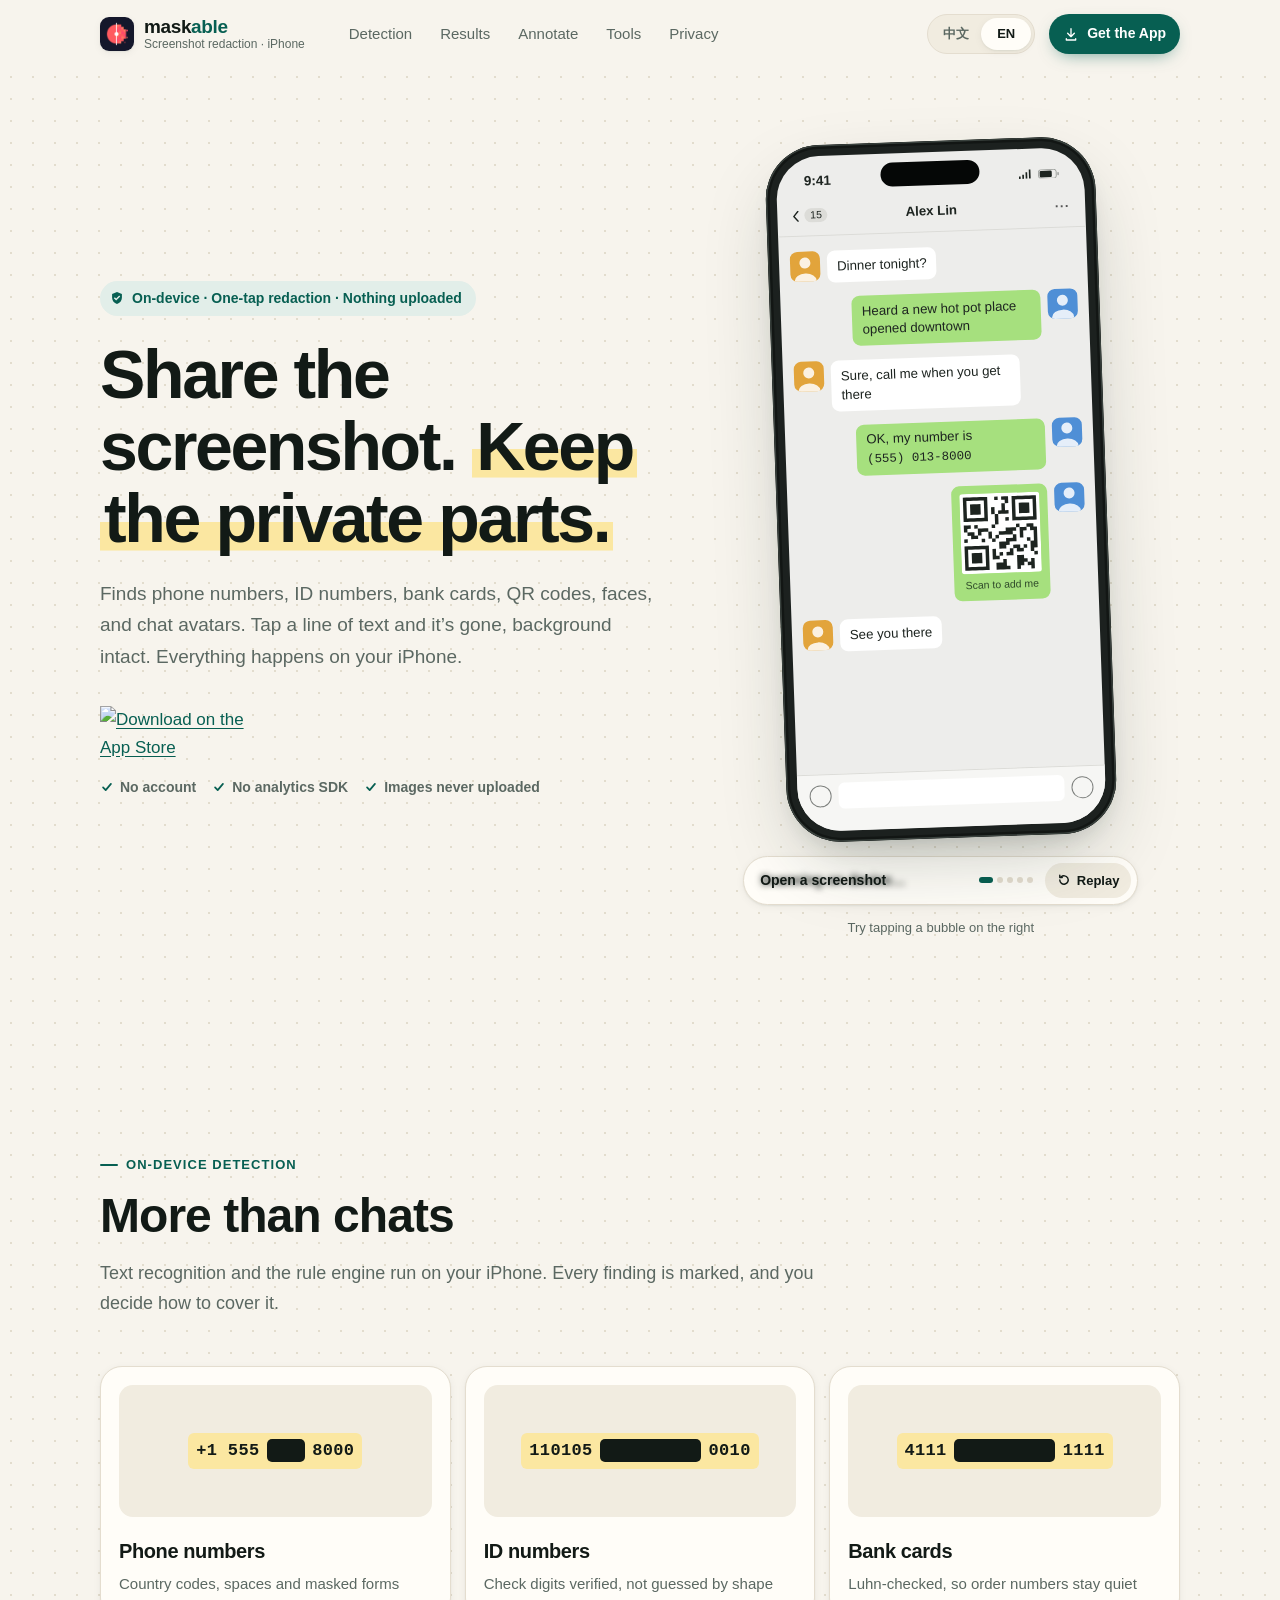
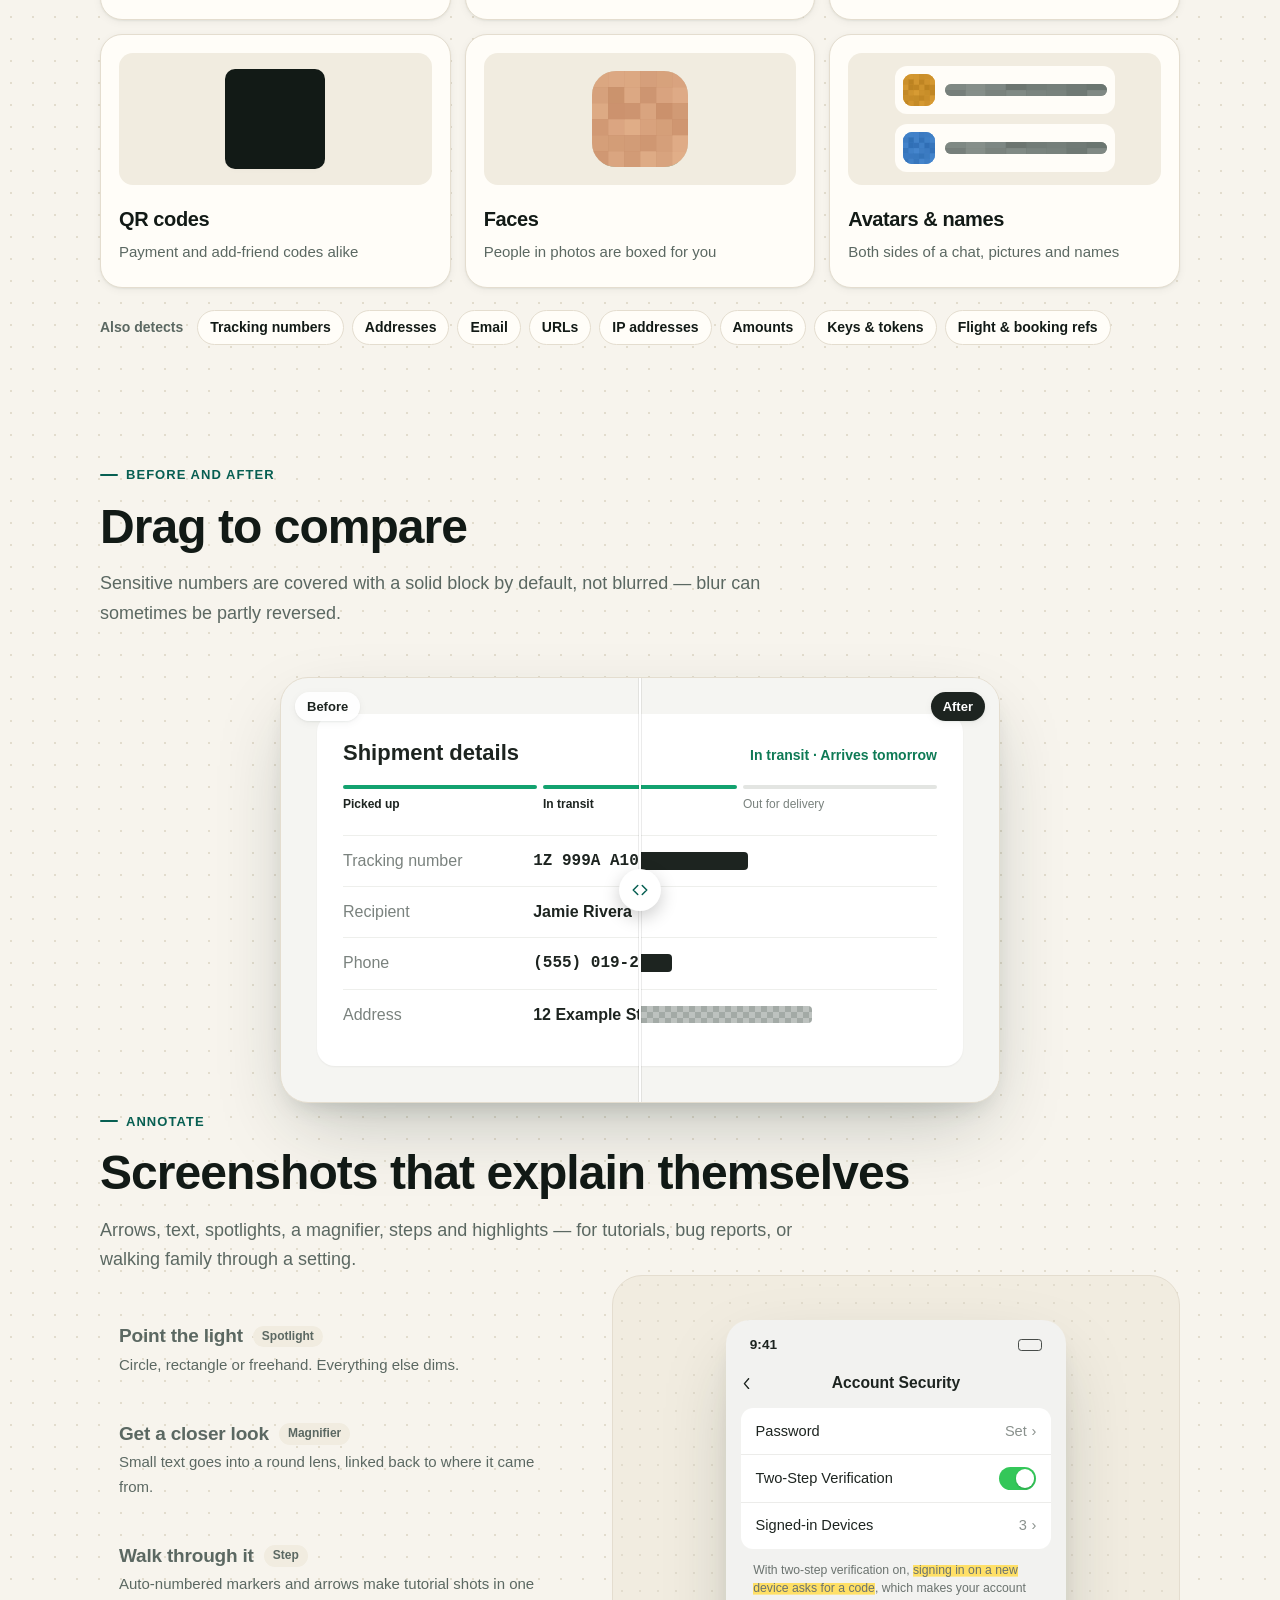
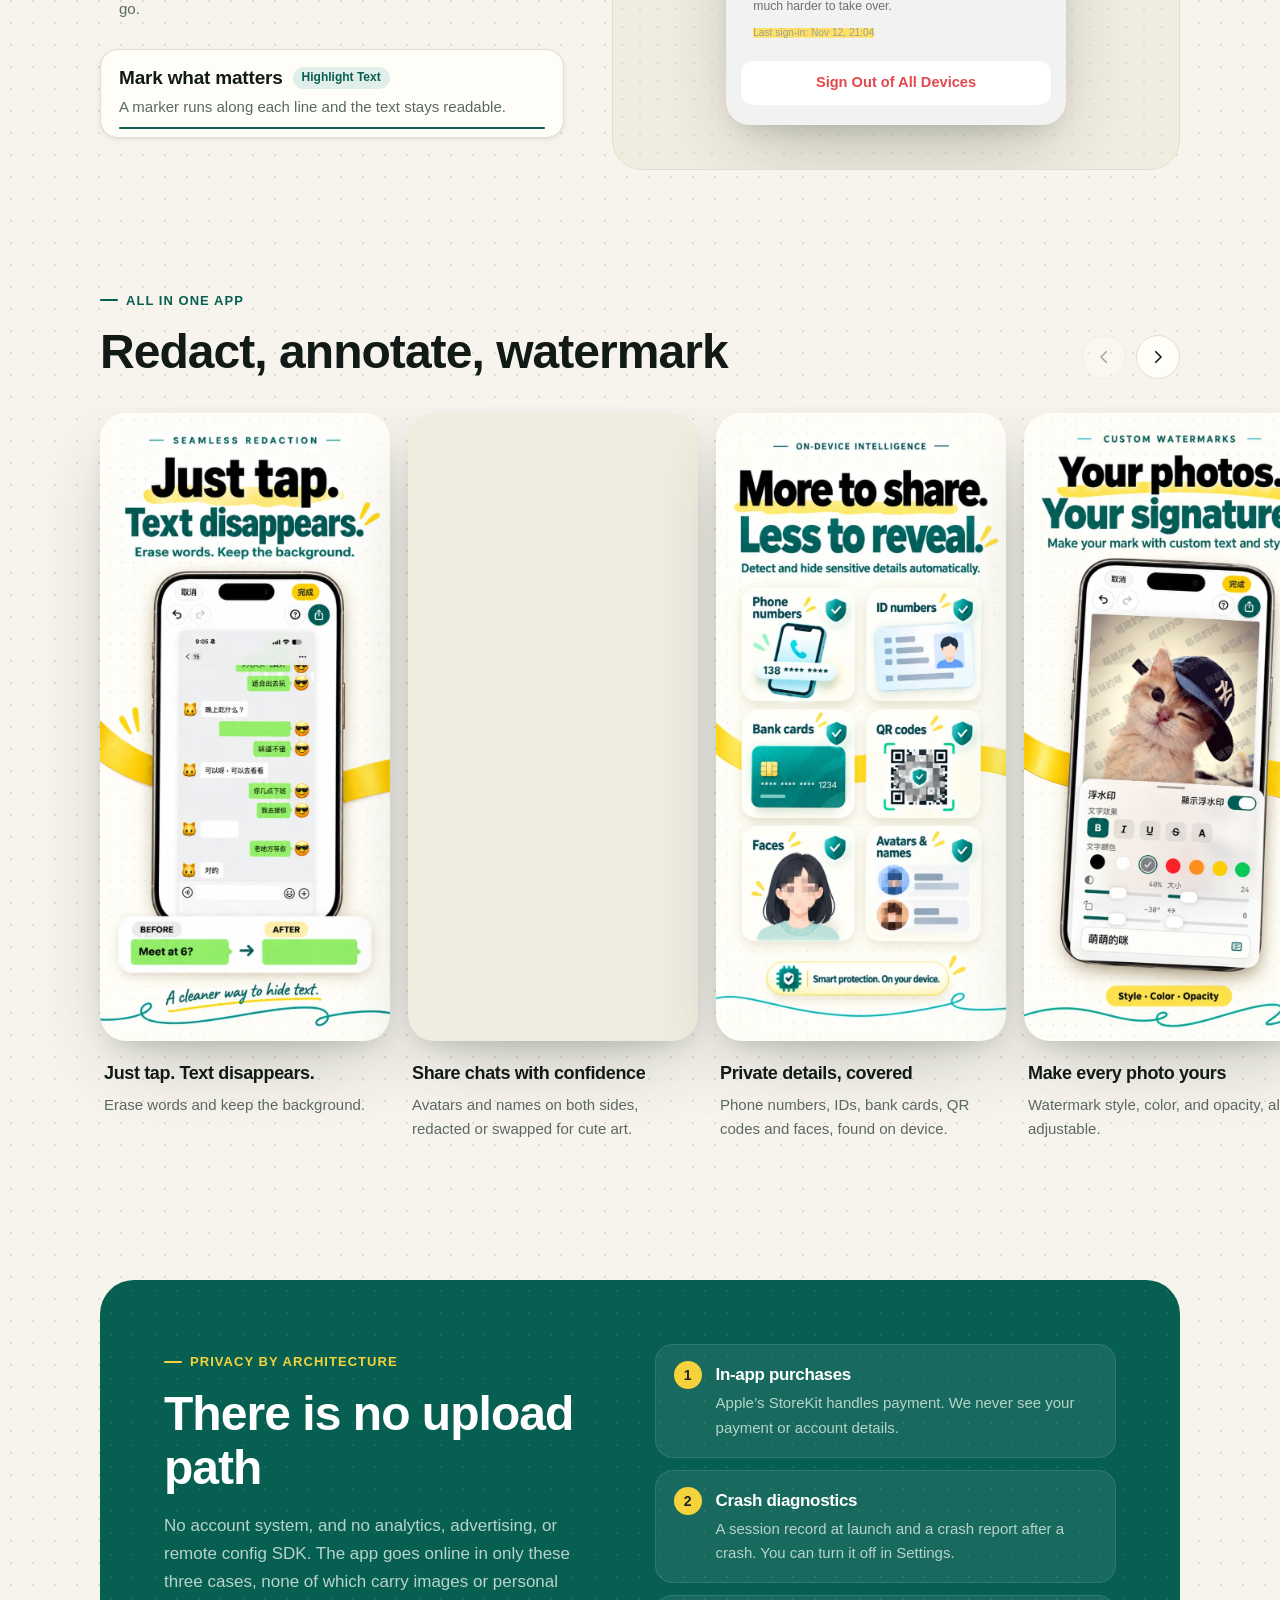
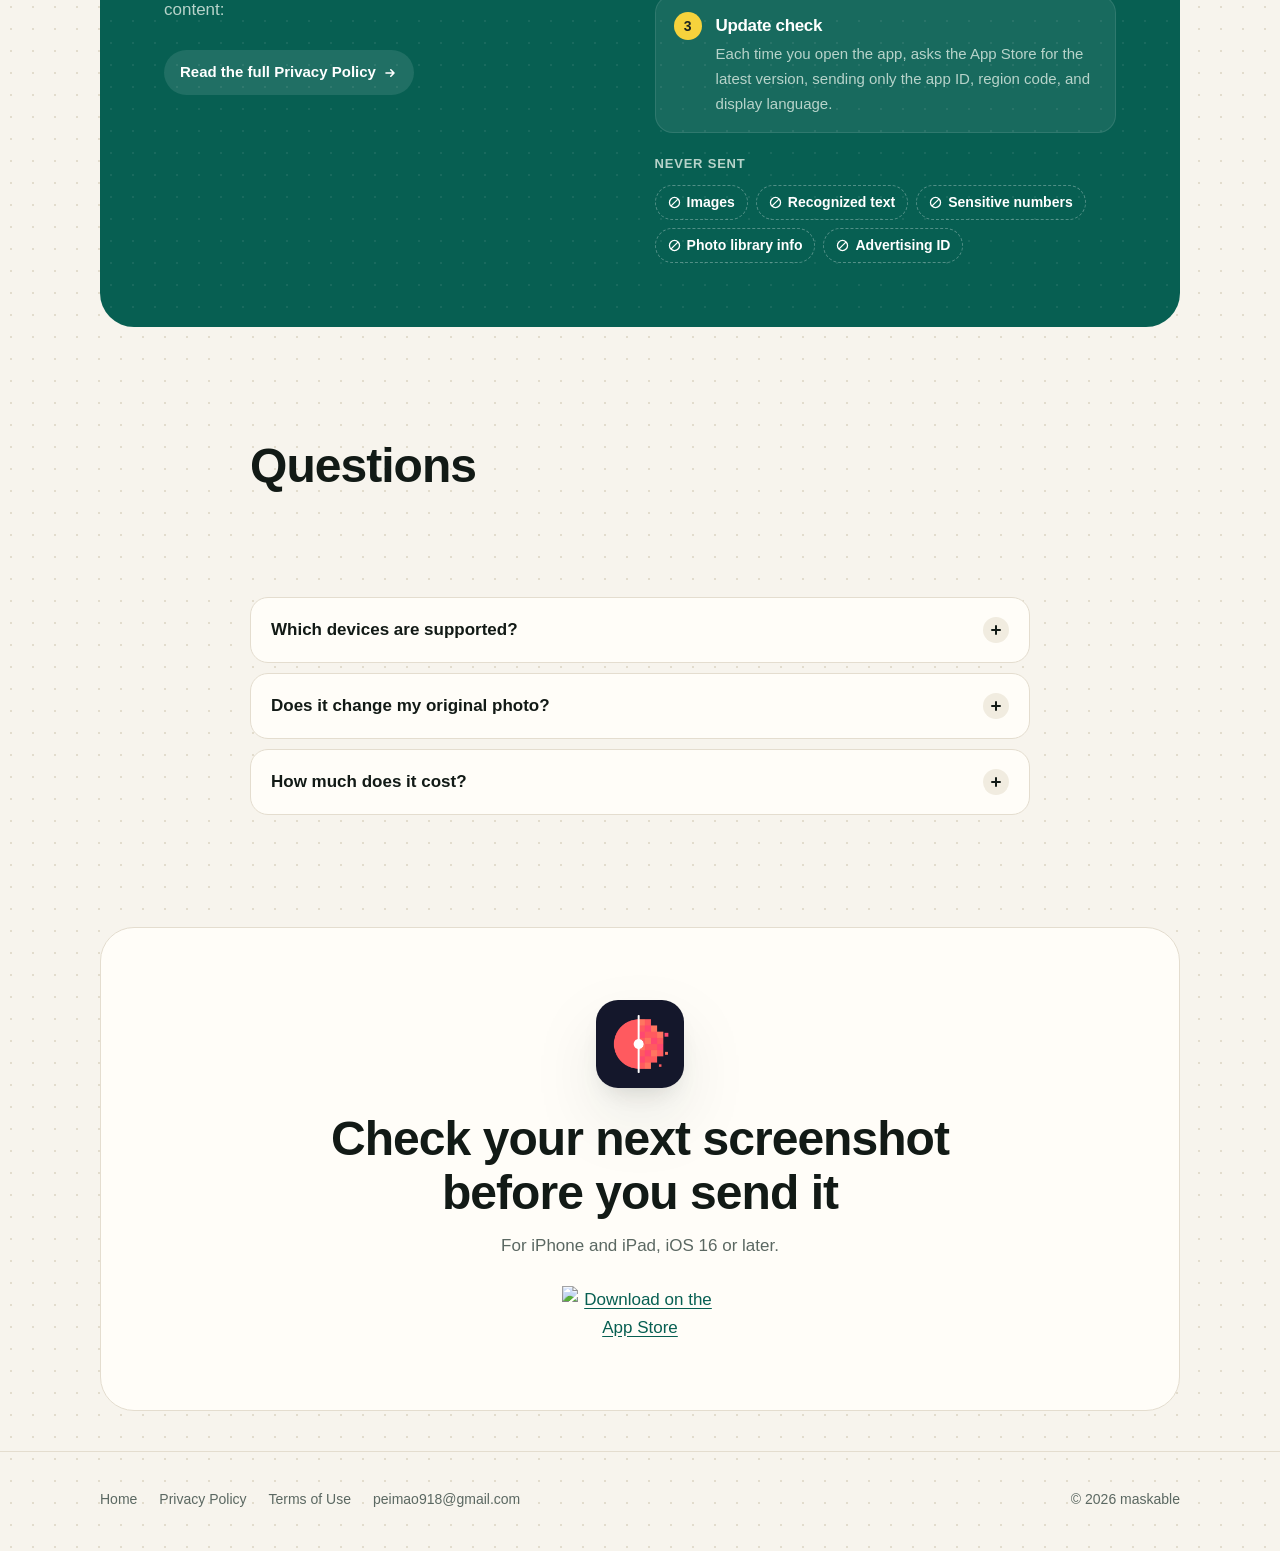
==== commit b35364bc: "Deploy website from Maskable@1edf40a" ====
--- a/index.html
+++ b/index.html
@@ -1,4 +1,4 @@
-<!DOCTYPE html><html lang="zh-Hans" data-ui-lang="zh"> <head><meta charset="utf-8"><meta name="viewport" content="width=device-width, initial-scale=1, viewport-fit=cover"><title>maskable — 截图隐私处理，全程在你的设备上</title><meta name="description" content="maskable：图片自动马赛克、打码与高级标注工具。本地识别手机号、身份证、银行卡、二维码、人像与聊天头像，一点即可打码，图片不上传。"><link rel="canonical" href="https://aifeng-dev.github.io/maskable-site/"><!-- iOS Safari 的系统「智能 App 横幅」：系统自己画，已安装时显示「打开」 --><meta name="apple-itunes-app" content="app-id=6804118307"><meta name="theme-color" content="#f7f4ed" media="(prefers-color-scheme: light)"><meta name="theme-color" content="#101512" media="(prefers-color-scheme: dark)"><meta property="og:type" content="website"><meta property="og:title" content="maskable — 截图隐私处理，全程在你的设备上"><meta property="og:description" content="maskable：图片自动马赛克、打码与高级标注工具。本地识别手机号、身份证、银行卡、二维码、人像与聊天头像，一点即可打码，图片不上传。"><meta property="og:url" content="https://aifeng-dev.github.io/maskable-site/"><meta property="og:image" content="https://aifeng-dev.github.io/maskable-site/posters/zh-01-tap.webp"><link rel="icon" href="/maskable-site/app-icon.png"><link rel="apple-touch-icon" href="/maskable-site/app-icon.png"><!-- 首帧前定语言，避免先闪中文再跳英文。保持内联、无依赖。 --><script>(function(){const titles = {"zh":"maskable — 截图隐私处理，全程在你的设备上","en":"maskable — Screenshot privacy, handled on your device"};
+<!DOCTYPE html><html lang="zh-Hans" data-ui-lang="zh"> <head><meta charset="utf-8"><meta name="viewport" content="width=device-width, initial-scale=1, viewport-fit=cover"><title>maskable — 截图隐私处理，全程在你的设备上</title><meta name="description" content="maskable：图片自动马赛克、打码与高级标注工具。本地识别手机号、身份证、银行卡、二维码、人像与聊天头像，一点即可打码，图片不上传。"><link rel="canonical" href="https://dama.cam/"><!-- iOS Safari 的系统「智能 App 横幅」：系统自己画，已安装时显示「打开」 --><meta name="apple-itunes-app" content="app-id=6804118307"><meta name="theme-color" content="#f7f4ed" media="(prefers-color-scheme: light)"><meta name="theme-color" content="#101512" media="(prefers-color-scheme: dark)"><meta property="og:type" content="website"><meta property="og:title" content="maskable — 截图隐私处理，全程在你的设备上"><meta property="og:description" content="maskable：图片自动马赛克、打码与高级标注工具。本地识别手机号、身份证、银行卡、二维码、人像与聊天头像，一点即可打码，图片不上传。"><meta property="og:url" content="https://dama.cam/"><meta property="og:image" content="https://dama.cam/posters/zh-01-tap.webp"><link rel="icon" href="/app-icon.png"><link rel="apple-touch-icon" href="/app-icon.png"><!-- 首帧前定语言，避免先闪中文再跳英文。保持内联、无依赖。 --><script>(function(){const titles = {"zh":"maskable — 截图隐私处理，全程在你的设备上","en":"maskable — Screenshot privacy, handled on your device"};
 
     (function () {
       var d = document.documentElement, lang = 'en';
@@ -16,4 +16,4 @@
       document.title = titles[lang];
       window.__maskableTitles = titles;
     })();
-  })();</script><link rel="stylesheet" href="/maskable-site/assets/Base.CoBmE6gw.css"><link rel="stylesheet" href="/maskable-site/assets/index.CJdmj8sm.css"></head> <body> <header class="topbar" data-topbar> <div class="container topbar-inner"> <a class="brand" href="/maskable-site/"> <img src="/maskable-site/app-icon.png" width="34" height="34" alt=""> <span class="brand-text"> <span class="wordmark">mask<span>able</span></span> <span class="brand-sub" data-lang="zh">截图隐私打码 · iPhone</span><span class="brand-sub" data-lang="en">Screenshot redaction · iPhone</span> </span> </a> <nav class="topnav" data-lang="zh" aria-label="页面导航"> <a href="#detect">识别</a><a href="#compare">效果</a><a href="#annotate">标注</a><a href="#tools">工具</a><a href="#privacy">隐私</a> </nav><nav class="topnav" data-lang="en" aria-label="Page sections"> <a href="#detect">Detection</a><a href="#compare">Results</a><a href="#annotate">Annotate</a><a href="#tools">Tools</a><a href="#privacy">Privacy</a> </nav> <div class="spacer"></div> <div class="langs" role="group" aria-label="Language"> <button type="button" data-set-lang="zh" aria-pressed="true">中文</button> <button type="button" data-set-lang="en" aria-pressed="false">EN</button> </div> <a class="btn btn-primary" href="https://apps.apple.com/us/app/maskable-%E5%9B%BE%E7%89%87%E8%87%AA%E5%8A%A8%E9%A9%AC%E8%B5%9B%E5%85%8B-%E6%89%93%E7%A0%81%E4%B8%8E%E9%AB%98%E7%BA%A7%E6%A0%87%E6%B3%A8%E5%B7%A5%E5%85%B7/id6804118307?itscg=30200&amp;itsct=apps_box_badge&amp;mttnsubad=6804118307"> <svg viewBox="0 0 24 24" width="16" height="16" aria-hidden="true"><path fill="currentColor" d="M12 3a1 1 0 0 1 1 1v9.59l3.3-3.3a1 1 0 1 1 1.4 1.42l-5 5a1 1 0 0 1-1.4 0l-5-5a1 1 0 1 1 1.4-1.42l3.3 3.3V4a1 1 0 0 1 1-1Zm-7 15a1 1 0 0 1 1 1v1h12v-1a1 1 0 1 1 2 0v2a1 1 0 0 1-1 1H5a1 1 0 0 1-1-1v-2a1 1 0 0 1 1-1Z"></path></svg> <span class="btn-label" data-lang="zh">下载 App</span><span class="btn-label" data-lang="en">Get the App</span> <span class="visually-hidden">App Store</span> </a> </div> </header> <main id="main"> <div data-lang="zh" data-astro-cid-7aropxhg> <!-- ============ Hero ============ --><section class="hero container" aria-labelledby="hero-zh" data-astro-cid-7aropxhg> <div class="hero-copy" data-astro-cid-7aropxhg> <p class="kicker" data-reveal data-astro-cid-7aropxhg> <svg viewBox="0 0 20 20" width="14" height="14" aria-hidden="true" data-astro-cid-7aropxhg><path fill="currentColor" d="M10 1.5 3 4.3v5.2c0 4.3 3 7.6 7 9 4-1.4 7-4.7 7-9V4.3L10 1.5Zm-1.2 12-3.3-3.3 1.4-1.4 1.9 1.9 4.4-4.4 1.4 1.4-5.8 5.8Z" data-astro-cid-7aropxhg></path></svg> 本地识别 · 一点打码 · 图片不上传 </p> <h1 id="hero-zh" data-reveal style="--d:60ms" data-astro-cid-7aropxhg> 分享截图之前，<br class="hero-br" data-astro-cid-7aropxhg><mark class="marker" data-astro-cid-7aropxhg>隐私先藏好</mark> </h1> <p class="dek" data-reveal style="--d:120ms" data-astro-cid-7aropxhg>自动找出手机号、身份证、银行卡、二维码、人像和聊天头像。轻轻一点文字就隐身，背景自然保留。全程在 iPhone 本机完成。</p> <div class="hero-actions" data-reveal style="--d:180ms" data-astro-cid-7aropxhg> <a class="store-badge" href="https://apps.apple.com/us/app/maskable-%E5%9B%BE%E7%89%87%E8%87%AA%E5%8A%A8%E9%A9%AC%E8%B5%9B%E5%85%8B-%E6%89%93%E7%A0%81%E4%B8%8E%E9%AB%98%E7%BA%A7%E6%A0%87%E6%B3%A8%E5%B7%A5%E5%85%B7/id6804118307?itscg=30200&amp;itsct=apps_box_badge&amp;mttnsubad=6804118307" data-astro-cid-7aropxhg> <img src="https://toolbox.marketingtools.apple.com/api/v2/badges/download-on-the-app-store/black/zh-cn?releaseDate=1787788800" alt="在 App Store 下载" width="134" height="45" data-astro-cid-7aropxhg> </a> <ul class="trust" data-astro-cid-7aropxhg> <li data-astro-cid-7aropxhg> <svg viewBox="0 0 16 16" width="14" height="14" aria-hidden="true" data-astro-cid-7aropxhg><path d="m3.5 8.5 3 3 6-7" fill="none" stroke="currentColor" stroke-width="2" stroke-linecap="round" stroke-linejoin="round" data-astro-cid-7aropxhg></path></svg> 无需账号 </li><li data-astro-cid-7aropxhg> <svg viewBox="0 0 16 16" width="14" height="14" aria-hidden="true" data-astro-cid-7aropxhg><path d="m3.5 8.5 3 3 6-7" fill="none" stroke="currentColor" stroke-width="2" stroke-linecap="round" stroke-linejoin="round" data-astro-cid-7aropxhg></path></svg> 无分析 SDK </li><li data-astro-cid-7aropxhg> <svg viewBox="0 0 16 16" width="14" height="14" aria-hidden="true" data-astro-cid-7aropxhg><path d="m3.5 8.5 3 3 6-7" fill="none" stroke="currentColor" stroke-width="2" stroke-linecap="round" stroke-linejoin="round" data-astro-cid-7aropxhg></path></svg> 图片不上传 </li> </ul> </div> </div> <div class="hero-visual" data-reveal style="--d:140ms" data-astro-cid-7aropxhg> <figure class="demo" data-demo data-state="" data-astro-cid-pdzt6ilj> <div class="phone" data-astro-cid-pdzt6ilj> <div class="island" aria-hidden="true" data-astro-cid-pdzt6ilj></div> <div class="screen" role="group" aria-label="演示：一张聊天截图被扫描并自动打码" data-astro-cid-pdzt6ilj> <div class="scanline" aria-hidden="true" data-astro-cid-pdzt6ilj></div> <div class="status" aria-hidden="true" data-astro-cid-pdzt6ilj> <span data-astro-cid-pdzt6ilj>9:41</span> <span class="status-icons" data-astro-cid-pdzt6ilj> <svg viewBox="0 0 18 12" width="15" data-astro-cid-pdzt6ilj><path fill="currentColor" d="M1 9h2v3H1zM5 7h2v5H5zM9 4h2v8H9zM13 1h2v11h-2z" data-astro-cid-pdzt6ilj></path></svg> <svg viewBox="0 0 26 12" width="21" data-astro-cid-pdzt6ilj><rect x="0.5" y="0.5" width="22" height="11" rx="3" fill="none" stroke="currentColor" opacity=".45" data-astro-cid-pdzt6ilj></rect><rect x="2" y="2" width="15" height="8" rx="1.6" fill="currentColor" data-astro-cid-pdzt6ilj></rect><rect x="24" y="4" width="1.6" height="4" rx=".8" fill="currentColor" opacity=".45" data-astro-cid-pdzt6ilj></rect></svg> </span> </div> <div class="chat-head" data-astro-cid-pdzt6ilj> <span class="back" aria-hidden="true" data-astro-cid-pdzt6ilj> <svg viewBox="0 0 10 16" width="7" data-astro-cid-pdzt6ilj><path d="M8 1 2 8l6 7" fill="none" stroke="currentColor" stroke-width="2" stroke-linecap="round" stroke-linejoin="round" data-astro-cid-pdzt6ilj></path></svg> <span class="count" data-astro-cid-pdzt6ilj>15</span> </span> <span class="tgt tgt-text" data-kind="name" style="--i:0" data-astro-cid-pdzt6ilj> <span class="who" data-astro-cid-pdzt6ilj>林晓</span> <svg class="pix" viewBox="0 0 9 2" preserveAspectRatio="none" aria-hidden="true" data-astro-cid-pdzt6ilj> <rect x="0" y="0" width="1.02" height="1.02" fill="#5f6a66" fill-opacity="0.4282136369147338" data-astro-cid-pdzt6ilj></rect><rect x="1" y="0" width="1.02" height="1.02" fill="#5f6a66" fill-opacity="0.7310364769073203" data-astro-cid-pdzt6ilj></rect><rect x="2" y="0" width="1.02" height="1.02" fill="#5f6a66" fill-opacity="0.668775136990007" data-astro-cid-pdzt6ilj></rect><rect x="3" y="0" width="1.02" height="1.02" fill="#5f6a66" fill-opacity="0.8619492710568011" data-astro-cid-pdzt6ilj></rect><rect x="4" y="0" width="1.02" height="1.02" fill="#5f6a66" fill-opacity="0.2874568014522083" data-astro-cid-pdzt6ilj></rect><rect x="5" y="0" width="1.02" height="1.02" fill="#5f6a66" fill-opacity="0.7094882166711614" data-astro-cid-pdzt6ilj></rect><rect x="6" y="0" width="1.02" height="1.02" fill="#5f6a66" fill-opacity="0.30090554448543116" data-astro-cid-pdzt6ilj></rect><rect x="7" y="0" width="1.02" height="1.02" fill="#5f6a66" fill-opacity="0.47848559194244444" data-astro-cid-pdzt6ilj></rect><rect x="8" y="0" width="1.02" height="1.02" fill="#5f6a66" fill-opacity="0.6569789769710042" data-astro-cid-pdzt6ilj></rect><rect x="0" y="1" width="1.02" height="1.02" fill="#5f6a66" fill-opacity="0.858693640329875" data-astro-cid-pdzt6ilj></rect><rect x="1" y="1" width="1.02" height="1.02" fill="#5f6a66" fill-opacity="0.708721064904239" data-astro-cid-pdzt6ilj></rect><rect x="2" y="1" width="1.02" height="1.02" fill="#5f6a66" fill-opacity="0.6076107081025839" data-astro-cid-pdzt6ilj></rect><rect x="3" y="1" width="1.02" height="1.02" fill="#5f6a66" fill-opacity="0.6409554330748506" data-astro-cid-pdzt6ilj></rect><rect x="4" y="1" width="1.02" height="1.02" fill="#5f6a66" fill-opacity="0.7692898953100666" data-astro-cid-pdzt6ilj></rect><rect x="5" y="1" width="1.02" height="1.02" fill="#5f6a66" fill-opacity="0.9400419683079235" data-astro-cid-pdzt6ilj></rect><rect x="6" y="1" width="1.02" height="1.02" fill="#5f6a66" fill-opacity="0.5343487260397524" data-astro-cid-pdzt6ilj></rect><rect x="7" y="1" width="1.02" height="1.02" fill="#5f6a66" fill-opacity="0.49026229843730107" data-astro-cid-pdzt6ilj></rect><rect x="8" y="1" width="1.02" height="1.02" fill="#5f6a66" fill-opacity="0.5293573281960562" data-astro-cid-pdzt6ilj></rect> </svg> <span class="tag" aria-hidden="true" data-astro-cid-pdzt6ilj>备注</span> </span> <span class="dots" aria-hidden="true" data-astro-cid-pdzt6ilj>···</span> </div> <ol class="msgs" data-astro-cid-pdzt6ilj> <li class="row them" data-astro-cid-pdzt6ilj> <span class="av tgt" data-kind="avatar" style="--c:#e2a43b;--i:1" aria-hidden="true" data-astro-cid-pdzt6ilj> <span class="av-face" data-astro-cid-pdzt6ilj></span> <svg class="pix" viewBox="0 0 4 4" aria-hidden="true" data-astro-cid-pdzt6ilj> <rect x="0" y="0" width="1.02" height="1.02" fill="#c4851d" fill-opacity="0.42966695851646364" data-astro-cid-pdzt6ilj></rect><rect x="1" y="0" width="1.02" height="1.02" fill="#c4851d" fill-opacity="0.32117559626931325" data-astro-cid-pdzt6ilj></rect><rect x="2" y="0" width="1.02" height="1.02" fill="#c4851d" fill-opacity="0.9864311582641676" data-astro-cid-pdzt6ilj></rect><rect x="3" y="0" width="1.02" height="1.02" fill="#c4851d" fill-opacity="0.2507606432191096" data-astro-cid-pdzt6ilj></rect><rect x="0" y="1" width="1.02" height="1.02" fill="#c4851d" fill-opacity="0.5367052680812776" data-astro-cid-pdzt6ilj></rect><rect x="1" y="1" width="1.02" height="1.02" fill="#c4851d" fill-opacity="0.5134039682452567" data-astro-cid-pdzt6ilj></rect><rect x="2" y="1" width="1.02" height="1.02" fill="#c4851d" fill-opacity="0.417294415528886" data-astro-cid-pdzt6ilj></rect><rect x="3" y="1" width="1.02" height="1.02" fill="#c4851d" fill-opacity="0.914059198636096" data-astro-cid-pdzt6ilj></rect><rect x="0" y="2" width="1.02" height="1.02" fill="#c4851d" fill-opacity="0.31466072727926075" data-astro-cid-pdzt6ilj></rect><rect x="1" y="2" width="1.02" height="1.02" fill="#c4851d" fill-opacity="0.32412549114087597" data-astro-cid-pdzt6ilj></rect><rect x="2" y="2" width="1.02" height="1.02" fill="#c4851d" fill-opacity="0.9101922461995855" data-astro-cid-pdzt6ilj></rect><rect x="3" y="2" width="1.02" height="1.02" fill="#c4851d" fill-opacity="0.9256563446833752" data-astro-cid-pdzt6ilj></rect><rect x="0" y="3" width="1.02" height="1.02" fill="#c4851d" fill-opacity="0.5541850747540593" data-astro-cid-pdzt6ilj></rect><rect x="1" y="3" width="1.02" height="1.02" fill="#c4851d" fill-opacity="0.5886059802141972" data-astro-cid-pdzt6ilj></rect><rect x="2" y="3" width="1.02" height="1.02" fill="#c4851d" fill-opacity="0.29626701620873064" data-astro-cid-pdzt6ilj></rect><rect x="3" y="3" width="1.02" height="1.02" fill="#c4851d" fill-opacity="0.7822058169986121" data-astro-cid-pdzt6ilj></rect> </svg> <span class="tag" data-astro-cid-pdzt6ilj>头像</span> </span> <span class="bubble" data-astro-cid-pdzt6ilj>晚上吃什么？</span> </li> <li class="row me" data-astro-cid-pdzt6ilj> <button type="button" class="bubble" data-vanish data-autotap data-astro-cid-pdzt6ilj> <span class="txt" data-astro-cid-pdzt6ilj>听说城南开了家火锅店</span> <span class="ripple" aria-hidden="true" data-astro-cid-pdzt6ilj></span> </button> <span class="av me-av" style="--c:#4f8fd6" aria-hidden="true" data-astro-cid-pdzt6ilj><span class="av-face" data-astro-cid-pdzt6ilj></span></span> </li> <li class="row them" data-astro-cid-pdzt6ilj> <span class="av" style="--c:#e2a43b" aria-hidden="true" data-astro-cid-pdzt6ilj><span class="av-face" data-astro-cid-pdzt6ilj></span></span> <span class="bubble" data-astro-cid-pdzt6ilj>可以呀，到了给我打电话</span> </li> <li class="row me" data-astro-cid-pdzt6ilj> <button type="button" class="bubble" data-vanish data-astro-cid-pdzt6ilj> <span class="txt" data-astro-cid-pdzt6ilj>好，我的号码 <span class="tgt tgt-text mono" data-kind="phone" style="--i:2" data-astro-cid-pdzt6ilj> 138 0013 8000 <span class="cover" aria-hidden="true" data-astro-cid-pdzt6ilj></span> <span class="tag" aria-hidden="true" data-astro-cid-pdzt6ilj>手机号</span> </span> </span> </button> <span class="av me-av" style="--c:#4f8fd6" aria-hidden="true" data-astro-cid-pdzt6ilj><span class="av-face" data-astro-cid-pdzt6ilj></span></span> </li> <li class="row me" data-astro-cid-pdzt6ilj> <span class="bubble qr-card" data-astro-cid-pdzt6ilj> <span class="tgt qr" data-kind="qr" style="--i:3" data-astro-cid-pdzt6ilj> <svg viewBox="-1 -1 23 23" aria-hidden="true" data-astro-cid-pdzt6ilj><rect x="-1" y="-1" width="23" height="23" fill="#fff" data-astro-cid-pdzt6ilj></rect><path d="M0 0h1v1h-1zM1 0h1v1h-1zM2 0h1v1h-1zM3 0h1v1h-1zM4 0h1v1h-1zM5 0h1v1h-1zM6 0h1v1h-1zM12 0h1v1h-1zM14 0h1v1h-1zM15 0h1v1h-1zM16 0h1v1h-1zM17 0h1v1h-1zM18 0h1v1h-1zM19 0h1v1h-1zM20 0h1v1h-1zM0 1h1v1h-1zM6 1h1v1h-1zM8 1h1v1h-1zM10 1h1v1h-1zM14 1h1v1h-1zM20 1h1v1h-1zM0 2h1v1h-1zM2 2h1v1h-1zM3 2h1v1h-1zM4 2h1v1h-1zM6 2h1v1h-1zM8 2h1v1h-1zM14 2h1v1h-1zM16 2h1v1h-1zM17 2h1v1h-1zM18 2h1v1h-1zM20 2h1v1h-1zM0 3h1v1h-1zM2 3h1v1h-1zM3 3h1v1h-1zM4 3h1v1h-1zM6 3h1v1h-1zM8 3h1v1h-1zM11 3h1v1h-1zM14 3h1v1h-1zM16 3h1v1h-1zM17 3h1v1h-1zM18 3h1v1h-1zM20 3h1v1h-1zM0 4h1v1h-1zM2 4h1v1h-1zM3 4h1v1h-1zM4 4h1v1h-1zM6 4h1v1h-1zM9 4h1v1h-1zM10 4h1v1h-1zM14 4h1v1h-1zM16 4h1v1h-1zM17 4h1v1h-1zM18 4h1v1h-1zM20 4h1v1h-1zM0 5h1v1h-1zM6 5h1v1h-1zM9 5h1v1h-1zM12 5h1v1h-1zM14 5h1v1h-1zM20 5h1v1h-1zM0 6h1v1h-1zM1 6h1v1h-1zM2 6h1v1h-1zM3 6h1v1h-1zM4 6h1v1h-1zM5 6h1v1h-1zM6 6h1v1h-1zM8 6h1v1h-1zM9 6h1v1h-1zM10 6h1v1h-1zM14 6h1v1h-1zM15 6h1v1h-1zM16 6h1v1h-1zM17 6h1v1h-1zM18 6h1v1h-1zM19 6h1v1h-1zM20 6h1v1h-1zM8 7h1v1h-1zM11 7h1v1h-1zM1 8h1v1h-1zM2 8h1v1h-1zM3 8h1v1h-1zM4 8h1v1h-1zM7 8h1v1h-1zM8 8h1v1h-1zM11 8h1v1h-1zM14 8h1v1h-1zM17 8h1v1h-1zM19 8h1v1h-1zM0 9h1v1h-1zM7 9h1v1h-1zM10 9h1v1h-1zM12 9h1v1h-1zM16 9h1v1h-1zM17 9h1v1h-1zM0 10h1v1h-1zM3 10h1v1h-1zM4 10h1v1h-1zM5 10h1v1h-1zM6 10h1v1h-1zM8 10h1v1h-1zM12 10h1v1h-1zM14 10h1v1h-1zM15 10h1v1h-1zM16 10h1v1h-1zM18 10h1v1h-1zM0 11h1v1h-1zM3 11h1v1h-1zM4 11h1v1h-1zM6 11h1v1h-1zM7 11h1v1h-1zM8 11h1v1h-1zM9 11h1v1h-1zM11 11h1v1h-1zM12 11h1v1h-1zM13 11h1v1h-1zM0 12h1v1h-1zM1 12h1v1h-1zM4 12h1v1h-1zM6 12h1v1h-1zM7 12h1v1h-1zM10 12h1v1h-1zM18 12h1v1h-1zM19 12h1v1h-1zM10 13h1v1h-1zM11 13h1v1h-1zM12 13h1v1h-1zM13 13h1v1h-1zM14 13h1v1h-1zM17 13h1v1h-1zM18 13h1v1h-1zM19 13h1v1h-1zM0 14h1v1h-1zM1 14h1v1h-1zM2 14h1v1h-1zM3 14h1v1h-1zM4 14h1v1h-1zM5 14h1v1h-1zM6 14h1v1h-1zM8 14h1v1h-1zM10 14h1v1h-1zM12 14h1v1h-1zM13 14h1v1h-1zM14 14h1v1h-1zM16 14h1v1h-1zM17 14h1v1h-1zM0 15h1v1h-1zM6 15h1v1h-1zM8 15h1v1h-1zM12 15h1v1h-1zM13 15h1v1h-1zM14 15h1v1h-1zM16 15h1v1h-1zM19 15h1v1h-1zM20 15h1v1h-1zM0 16h1v1h-1zM2 16h1v1h-1zM3 16h1v1h-1zM4 16h1v1h-1zM6 16h1v1h-1zM12 16h1v1h-1zM18 16h1v1h-1zM19 16h1v1h-1zM0 17h1v1h-1zM2 17h1v1h-1zM3 17h1v1h-1zM4 17h1v1h-1zM6 17h1v1h-1zM10 17h1v1h-1zM11 17h1v1h-1zM12 17h1v1h-1zM14 17h1v1h-1zM15 17h1v1h-1zM19 17h1v1h-1zM20 17h1v1h-1zM0 18h1v1h-1zM2 18h1v1h-1zM3 18h1v1h-1zM4 18h1v1h-1zM6 18h1v1h-1zM9 18h1v1h-1zM10 18h1v1h-1zM11 18h1v1h-1zM12 18h1v1h-1zM14 18h1v1h-1zM15 18h1v1h-1zM16 18h1v1h-1zM19 18h1v1h-1zM0 19h1v1h-1zM6 19h1v1h-1zM9 19h1v1h-1zM10 19h1v1h-1zM11 19h1v1h-1zM14 19h1v1h-1zM15 19h1v1h-1zM16 19h1v1h-1zM17 19h1v1h-1zM0 20h1v1h-1zM1 20h1v1h-1zM2 20h1v1h-1zM3 20h1v1h-1zM4 20h1v1h-1zM5 20h1v1h-1zM6 20h1v1h-1zM9 20h1v1h-1zM13 20h1v1h-1zM14 20h1v1h-1zM16 20h1v1h-1zM17 20h1v1h-1zM19 20h1v1h-1z" fill="#1d2420" data-astro-cid-pdzt6ilj></path></svg> <span class="cover" aria-hidden="true" data-astro-cid-pdzt6ilj></span> <span class="tag" aria-hidden="true" data-astro-cid-pdzt6ilj>二维码</span> </span> <span class="qr-cap" data-astro-cid-pdzt6ilj>扫码加我</span> </span> <span class="av me-av" style="--c:#4f8fd6" aria-hidden="true" data-astro-cid-pdzt6ilj><span class="av-face" data-astro-cid-pdzt6ilj></span></span> </li> <li class="row them" data-astro-cid-pdzt6ilj> <span class="av" style="--c:#e2a43b" aria-hidden="true" data-astro-cid-pdzt6ilj><span class="av-face" data-astro-cid-pdzt6ilj></span></span> <span class="bubble" data-astro-cid-pdzt6ilj>老地方见</span> </li> </ol> <div class="composer" aria-hidden="true" data-astro-cid-pdzt6ilj> <span class="c-btn" data-astro-cid-pdzt6ilj></span><span class="c-field" data-astro-cid-pdzt6ilj></span><span class="c-btn" data-astro-cid-pdzt6ilj></span> </div> <span class="finger" aria-hidden="true" data-astro-cid-pdzt6ilj></span> </div> </div> <figcaption class="demo-bar" data-astro-cid-pdzt6ilj> <span class="steps" aria-hidden="true" data-astro-cid-pdzt6ilj> <span class="step" data-step="0" data-astro-cid-pdzt6ilj>打开一张截图</span><span class="step" data-step="1" data-astro-cid-pdzt6ilj>正在本机扫描…</span><span class="step" data-step="2" data-astro-cid-pdzt6ilj>找到 4 处隐私</span><span class="step" data-step="3" data-astro-cid-pdzt6ilj>已一键打码</span><span class="step" data-step="4" data-astro-cid-pdzt6ilj>轻点气泡，文字隐身</span> </span> <span class="pips" aria-hidden="true" data-astro-cid-pdzt6ilj><i data-astro-cid-pdzt6ilj></i><i data-astro-cid-pdzt6ilj></i><i data-astro-cid-pdzt6ilj></i><i data-astro-cid-pdzt6ilj></i><i data-astro-cid-pdzt6ilj></i></span> <button type="button" class="replay" data-replay data-astro-cid-pdzt6ilj> <svg viewBox="0 0 20 20" width="14" height="14" aria-hidden="true" data-astro-cid-pdzt6ilj><path d="M4 10a6 6 0 1 0 1.8-4.3M4 3v3.5h3.5" fill="none" stroke="currentColor" stroke-width="2" stroke-linecap="round" stroke-linejoin="round" data-astro-cid-pdzt6ilj></path></svg> 重播 </button> </figcaption> <p class="demo-hint" data-astro-cid-pdzt6ilj>试试点右侧的气泡</p> </figure> </div> </section> <!-- ============ 识别类别 ============ --> <section class="section container" id="detect" aria-labelledby="detect-zh" data-astro-cid-7aropxhg> <div class="section-head" data-reveal data-astro-cid-7aropxhg> <p class="eyebrow" data-astro-cid-7aropxhg>本地识别</p> <h2 id="detect-zh" data-astro-cid-7aropxhg>不只聊天，隐私都照顾</h2> <p class="section-dek" data-astro-cid-7aropxhg>文字识别和规则引擎都跑在你的 iPhone 上。找到的每一处都标出来，由你决定怎么遮。</p> </div> <ul class="detect-grid" data-astro-cid-7aropxhg> <li class="dcard dcard--phone" data-reveal style="--d:0ms" data-astro-cid-7aropxhg> <div class="dvis" aria-hidden="true" data-astro-cid-7aropxhg> <span class="val mono" data-astro-cid-7aropxhg> +86 139 <span class="mid" data-astro-cid-7aropxhg>1234<span class="cover" data-astro-cid-7aropxhg></span></span> 5678 </span>    </div> <h3 data-astro-cid-7aropxhg>手机号</h3> <p data-astro-cid-7aropxhg>带区号、空格、脱敏写法都认得</p> </li><li class="dcard dcard--id" data-reveal style="--d:60ms" data-astro-cid-7aropxhg> <div class="dvis" aria-hidden="true" data-astro-cid-7aropxhg> <span class="val mono" data-astro-cid-7aropxhg> 110105 <span class="mid" data-astro-cid-7aropxhg>1990 0307<span class="cover" data-astro-cid-7aropxhg></span></span> 0010 </span>    </div> <h3 data-astro-cid-7aropxhg>身份证</h3> <p data-astro-cid-7aropxhg>校验位核对，不靠长相猜</p> </li><li class="dcard dcard--card" data-reveal style="--d:120ms" data-astro-cid-7aropxhg> <div class="dvis" aria-hidden="true" data-astro-cid-7aropxhg> <span class="val mono" data-astro-cid-7aropxhg> 6222 <span class="mid" data-astro-cid-7aropxhg>0200 1234<span class="cover" data-astro-cid-7aropxhg></span></span> 5678 </span>    </div> <h3 data-astro-cid-7aropxhg>银行卡</h3> <p data-astro-cid-7aropxhg>Luhn 校验，订单号不误报</p> </li><li class="dcard dcard--qr" data-reveal style="--d:180ms" data-astro-cid-7aropxhg> <div class="dvis" aria-hidden="true" data-astro-cid-7aropxhg>  <span class="mini-qr" data-astro-cid-7aropxhg> <svg viewBox="-1 -1 23 23" data-astro-cid-7aropxhg><rect x="-1" y="-1" width="23" height="23" rx="1.5" fill="#fff" data-astro-cid-7aropxhg></rect><path d="M0 0h1v1h-1zM1 0h1v1h-1zM2 0h1v1h-1zM3 0h1v1h-1zM4 0h1v1h-1zM5 0h1v1h-1zM6 0h1v1h-1zM10 0h1v1h-1zM14 0h1v1h-1zM15 0h1v1h-1zM16 0h1v1h-1zM17 0h1v1h-1zM18 0h1v1h-1zM19 0h1v1h-1zM20 0h1v1h-1zM0 1h1v1h-1zM6 1h1v1h-1zM8 1h1v1h-1zM9 1h1v1h-1zM12 1h1v1h-1zM14 1h1v1h-1zM20 1h1v1h-1zM0 2h1v1h-1zM2 2h1v1h-1zM3 2h1v1h-1zM4 2h1v1h-1zM6 2h1v1h-1zM9 2h1v1h-1zM11 2h1v1h-1zM14 2h1v1h-1zM16 2h1v1h-1zM17 2h1v1h-1zM18 2h1v1h-1zM20 2h1v1h-1zM0 3h1v1h-1zM2 3h1v1h-1zM3 3h1v1h-1zM4 3h1v1h-1zM6 3h1v1h-1zM9 3h1v1h-1zM10 3h1v1h-1zM14 3h1v1h-1zM16 3h1v1h-1zM17 3h1v1h-1zM18 3h1v1h-1zM20 3h1v1h-1zM0 4h1v1h-1zM2 4h1v1h-1zM3 4h1v1h-1zM4 4h1v1h-1zM6 4h1v1h-1zM8 4h1v1h-1zM11 4h1v1h-1zM14 4h1v1h-1zM16 4h1v1h-1zM17 4h1v1h-1zM18 4h1v1h-1zM20 4h1v1h-1zM0 5h1v1h-1zM6 5h1v1h-1zM8 5h1v1h-1zM11 5h1v1h-1zM12 5h1v1h-1zM14 5h1v1h-1zM20 5h1v1h-1zM0 6h1v1h-1zM1 6h1v1h-1zM2 6h1v1h-1zM3 6h1v1h-1zM4 6h1v1h-1zM5 6h1v1h-1zM6 6h1v1h-1zM9 6h1v1h-1zM10 6h1v1h-1zM11 6h1v1h-1zM12 6h1v1h-1zM14 6h1v1h-1zM15 6h1v1h-1zM16 6h1v1h-1zM17 6h1v1h-1zM18 6h1v1h-1zM19 6h1v1h-1zM20 6h1v1h-1zM9 7h1v1h-1zM10 7h1v1h-1zM1 8h1v1h-1zM4 8h1v1h-1zM6 8h1v1h-1zM7 8h1v1h-1zM8 8h1v1h-1zM10 8h1v1h-1zM12 8h1v1h-1zM16 8h1v1h-1zM18 8h1v1h-1zM19 8h1v1h-1zM3 9h1v1h-1zM4 9h1v1h-1zM7 9h1v1h-1zM8 9h1v1h-1zM9 9h1v1h-1zM10 9h1v1h-1zM12 9h1v1h-1zM14 9h1v1h-1zM15 9h1v1h-1zM16 9h1v1h-1zM18 9h1v1h-1zM0 10h1v1h-1zM4 10h1v1h-1zM5 10h1v1h-1zM6 10h1v1h-1zM9 10h1v1h-1zM10 10h1v1h-1zM11 10h1v1h-1zM14 10h1v1h-1zM16 10h1v1h-1zM18 10h1v1h-1zM19 10h1v1h-1zM0 11h1v1h-1zM4 11h1v1h-1zM6 11h1v1h-1zM9 11h1v1h-1zM10 11h1v1h-1zM12 11h1v1h-1zM14 11h1v1h-1zM16 11h1v1h-1zM17 11h1v1h-1zM19 11h1v1h-1zM0 12h1v1h-1zM1 12h1v1h-1zM2 12h1v1h-1zM3 12h1v1h-1zM4 12h1v1h-1zM5 12h1v1h-1zM6 12h1v1h-1zM7 12h1v1h-1zM8 12h1v1h-1zM14 12h1v1h-1zM18 12h1v1h-1zM19 12h1v1h-1zM11 13h1v1h-1zM13 13h1v1h-1zM14 13h1v1h-1zM15 13h1v1h-1zM16 13h1v1h-1zM17 13h1v1h-1zM19 13h1v1h-1zM20 13h1v1h-1zM0 14h1v1h-1zM1 14h1v1h-1zM2 14h1v1h-1zM3 14h1v1h-1zM4 14h1v1h-1zM5 14h1v1h-1zM6 14h1v1h-1zM17 14h1v1h-1zM19 14h1v1h-1zM20 14h1v1h-1zM0 15h1v1h-1zM6 15h1v1h-1zM11 15h1v1h-1zM12 15h1v1h-1zM16 15h1v1h-1zM19 15h1v1h-1zM0 16h1v1h-1zM2 16h1v1h-1zM3 16h1v1h-1zM4 16h1v1h-1zM6 16h1v1h-1zM11 16h1v1h-1zM12 16h1v1h-1zM15 16h1v1h-1zM17 16h1v1h-1zM18 16h1v1h-1zM0 17h1v1h-1zM2 17h1v1h-1zM3 17h1v1h-1zM4 17h1v1h-1zM6 17h1v1h-1zM8 17h1v1h-1zM9 17h1v1h-1zM10 17h1v1h-1zM11 17h1v1h-1zM12 17h1v1h-1zM13 17h1v1h-1zM16 17h1v1h-1zM19 17h1v1h-1zM0 18h1v1h-1zM2 18h1v1h-1zM3 18h1v1h-1zM4 18h1v1h-1zM6 18h1v1h-1zM8 18h1v1h-1zM12 18h1v1h-1zM13 18h1v1h-1zM14 18h1v1h-1zM16 18h1v1h-1zM20 18h1v1h-1zM0 19h1v1h-1zM6 19h1v1h-1zM9 19h1v1h-1zM12 19h1v1h-1zM14 19h1v1h-1zM19 19h1v1h-1zM0 20h1v1h-1zM1 20h1v1h-1zM2 20h1v1h-1zM3 20h1v1h-1zM4 20h1v1h-1zM5 20h1v1h-1zM6 20h1v1h-1zM8 20h1v1h-1zM10 20h1v1h-1zM11 20h1v1h-1zM14 20h1v1h-1zM16 20h1v1h-1zM18 20h1v1h-1zM19 20h1v1h-1zM20 20h1v1h-1z" fill="#1d2420" data-astro-cid-7aropxhg></path></svg> <span class="cover" data-astro-cid-7aropxhg></span> </span>   </div> <h3 data-astro-cid-7aropxhg>二维码</h3> <p data-astro-cid-7aropxhg>收款码、加好友码一并找出</p> </li><li class="dcard dcard--face" data-reveal style="--d:240ms" data-astro-cid-7aropxhg> <div class="dvis" aria-hidden="true" data-astro-cid-7aropxhg>   <span class="face" data-astro-cid-7aropxhg> <span class="face-art" data-astro-cid-7aropxhg></span> <svg class="pix" viewBox="0 0 6 6" data-astro-cid-7aropxhg> <rect x="0" y="0" width="1.02" height="1.02" fill="#c98f6a" fill-opacity="0.43315493036061525" data-astro-cid-7aropxhg></rect><rect x="1" y="0" width="1.02" height="1.02" fill="#c98f6a" fill-opacity="0.38750948273809627" data-astro-cid-7aropxhg></rect><rect x="2" y="0" width="1.02" height="1.02" fill="#c98f6a" fill-opacity="0.39880560932215303" data-astro-cid-7aropxhg></rect><rect x="3" y="0" width="1.02" height="1.02" fill="#c98f6a" fill-opacity="0.5839079364086501" data-astro-cid-7aropxhg></rect><rect x="4" y="0" width="1.02" height="1.02" fill="#c98f6a" fill-opacity="0.5349015879910439" data-astro-cid-7aropxhg></rect><rect x="5" y="0" width="1.02" height="1.02" fill="#c98f6a" fill-opacity="0.4928017720230855" data-astro-cid-7aropxhg></rect><rect x="0" y="1" width="1.02" height="1.02" fill="#c98f6a" fill-opacity="0.5466277060331777" data-astro-cid-7aropxhg></rect><rect x="1" y="1" width="1.02" height="1.02" fill="#c98f6a" fill-opacity="0.9094358547008596" data-astro-cid-7aropxhg></rect><rect x="2" y="1" width="1.02" height="1.02" fill="#c98f6a" fill-opacity="0.3930969280190766" data-astro-cid-7aropxhg></rect><rect x="3" y="1" width="1.02" height="1.02" fill="#c98f6a" fill-opacity="0.8411619330872782" data-astro-cid-7aropxhg></rect><rect x="4" y="1" width="1.02" height="1.02" fill="#c98f6a" fill-opacity="0.493723081308417" data-astro-cid-7aropxhg></rect><rect x="5" y="1" width="1.02" height="1.02" fill="#c98f6a" fill-opacity="0.3389658724772744" data-astro-cid-7aropxhg></rect><rect x="0" y="2" width="1.02" height="1.02" fill="#c98f6a" fill-opacity="0.34593621478416026" data-astro-cid-7aropxhg></rect><rect x="1" y="2" width="1.02" height="1.02" fill="#c98f6a" fill-opacity="0.9049645839841105" data-astro-cid-7aropxhg></rect><rect x="2" y="2" width="1.02" height="1.02" fill="#c98f6a" fill-opacity="0.8512071311706677" data-astro-cid-7aropxhg></rect><rect x="3" y="2" width="1.02" height="1.02" fill="#c98f6a" fill-opacity="0.4770628352998756" data-astro-cid-7aropxhg></rect><rect x="4" y="2" width="1.02" height="1.02" fill="#c98f6a" fill-opacity="0.9429785050451756" data-astro-cid-7aropxhg></rect><rect x="5" y="2" width="1.02" height="1.02" fill="#c98f6a" fill-opacity="0.7231613004696555" data-astro-cid-7aropxhg></rect><rect x="0" y="3" width="1.02" height="1.02" fill="#c98f6a" fill-opacity="0.7407152330270037" data-astro-cid-7aropxhg></rect><rect x="1" y="3" width="1.02" height="1.02" fill="#c98f6a" fill-opacity="0.4503052529762499" data-astro-cid-7aropxhg></rect><rect x="2" y="3" width="1.02" height="1.02" fill="#c98f6a" fill-opacity="0.2782612720038742" data-astro-cid-7aropxhg></rect><rect x="3" y="3" width="1.02" height="1.02" fill="#c98f6a" fill-opacity="0.5208332283073105" data-astro-cid-7aropxhg></rect><rect x="4" y="3" width="1.02" height="1.02" fill="#c98f6a" fill-opacity="0.6063992056297138" data-astro-cid-7aropxhg></rect><rect x="5" y="3" width="1.02" height="1.02" fill="#c98f6a" fill-opacity="0.814801779051777" data-astro-cid-7aropxhg></rect><rect x="0" y="4" width="1.02" height="1.02" fill="#c98f6a" fill-opacity="0.6083271387033165" data-astro-cid-7aropxhg></rect><rect x="1" y="4" width="1.02" height="1.02" fill="#c98f6a" fill-opacity="0.6576011174474843" data-astro-cid-7aropxhg></rect><rect x="2" y="4" width="1.02" height="1.02" fill="#c98f6a" fill-opacity="0.6770702534122393" data-astro-cid-7aropxhg></rect><rect x="3" y="4" width="1.02" height="1.02" fill="#c98f6a" fill-opacity="0.7906119871768169" data-astro-cid-7aropxhg></rect><rect x="4" y="4" width="1.02" height="1.02" fill="#c98f6a" fill-opacity="0.5950064708013088" data-astro-cid-7aropxhg></rect><rect x="5" y="4" width="1.02" height="1.02" fill="#c98f6a" fill-opacity="0.3228615280822851" data-astro-cid-7aropxhg></rect><rect x="0" y="5" width="1.02" height="1.02" fill="#c98f6a" fill-opacity="0.762082145200111" data-astro-cid-7aropxhg></rect><rect x="1" y="5" width="1.02" height="1.02" fill="#c98f6a" fill-opacity="0.4597901943488978" data-astro-cid-7aropxhg></rect><rect x="2" y="5" width="1.02" height="1.02" fill="#c98f6a" fill-opacity="0.7002995787188411" data-astro-cid-7aropxhg></rect><rect x="3" y="5" width="1.02" height="1.02" fill="#c98f6a" fill-opacity="0.33331795857520774" data-astro-cid-7aropxhg></rect><rect x="4" y="5" width="1.02" height="1.02" fill="#c98f6a" fill-opacity="0.5020483772968873" data-astro-cid-7aropxhg></rect><rect x="5" y="5" width="1.02" height="1.02" fill="#c98f6a" fill-opacity="0.25227108102990314" data-astro-cid-7aropxhg></rect> </svg> </span>  </div> <h3 data-astro-cid-7aropxhg>人像</h3> <p data-astro-cid-7aropxhg>照片里的人脸自动框出</p> </li><li class="dcard dcard--avatar" data-reveal style="--d:300ms" data-astro-cid-7aropxhg> <div class="dvis" aria-hidden="true" data-astro-cid-7aropxhg>    <span class="people" data-astro-cid-7aropxhg> <span class="person" data-astro-cid-7aropxhg> <span class="p-av" style="--c:#e2a43b" data-astro-cid-7aropxhg> <svg class="pix" viewBox="0 0 6 6" data-astro-cid-7aropxhg> <rect x="0" y="0" width="1.02" height="1.02" fill="#b9801f" fill-opacity="0.43315493036061525" data-astro-cid-7aropxhg></rect><rect x="1" y="0" width="1.02" height="1.02" fill="#b9801f" fill-opacity="0.38750948273809627" data-astro-cid-7aropxhg></rect><rect x="2" y="0" width="1.02" height="1.02" fill="#b9801f" fill-opacity="0.39880560932215303" data-astro-cid-7aropxhg></rect><rect x="3" y="0" width="1.02" height="1.02" fill="#b9801f" fill-opacity="0.5839079364086501" data-astro-cid-7aropxhg></rect><rect x="4" y="0" width="1.02" height="1.02" fill="#b9801f" fill-opacity="0.5349015879910439" data-astro-cid-7aropxhg></rect><rect x="5" y="0" width="1.02" height="1.02" fill="#b9801f" fill-opacity="0.4928017720230855" data-astro-cid-7aropxhg></rect><rect x="0" y="1" width="1.02" height="1.02" fill="#b9801f" fill-opacity="0.5466277060331777" data-astro-cid-7aropxhg></rect><rect x="1" y="1" width="1.02" height="1.02" fill="#b9801f" fill-opacity="0.9094358547008596" data-astro-cid-7aropxhg></rect><rect x="2" y="1" width="1.02" height="1.02" fill="#b9801f" fill-opacity="0.3930969280190766" data-astro-cid-7aropxhg></rect><rect x="3" y="1" width="1.02" height="1.02" fill="#b9801f" fill-opacity="0.8411619330872782" data-astro-cid-7aropxhg></rect><rect x="4" y="1" width="1.02" height="1.02" fill="#b9801f" fill-opacity="0.493723081308417" data-astro-cid-7aropxhg></rect><rect x="5" y="1" width="1.02" height="1.02" fill="#b9801f" fill-opacity="0.3389658724772744" data-astro-cid-7aropxhg></rect><rect x="0" y="2" width="1.02" height="1.02" fill="#b9801f" fill-opacity="0.34593621478416026" data-astro-cid-7aropxhg></rect><rect x="1" y="2" width="1.02" height="1.02" fill="#b9801f" fill-opacity="0.9049645839841105" data-astro-cid-7aropxhg></rect><rect x="2" y="2" width="1.02" height="1.02" fill="#b9801f" fill-opacity="0.8512071311706677" data-astro-cid-7aropxhg></rect><rect x="3" y="2" width="1.02" height="1.02" fill="#b9801f" fill-opacity="0.4770628352998756" data-astro-cid-7aropxhg></rect><rect x="4" y="2" width="1.02" height="1.02" fill="#b9801f" fill-opacity="0.9429785050451756" data-astro-cid-7aropxhg></rect><rect x="5" y="2" width="1.02" height="1.02" fill="#b9801f" fill-opacity="0.7231613004696555" data-astro-cid-7aropxhg></rect><rect x="0" y="3" width="1.02" height="1.02" fill="#b9801f" fill-opacity="0.7407152330270037" data-astro-cid-7aropxhg></rect><rect x="1" y="3" width="1.02" height="1.02" fill="#b9801f" fill-opacity="0.4503052529762499" data-astro-cid-7aropxhg></rect><rect x="2" y="3" width="1.02" height="1.02" fill="#b9801f" fill-opacity="0.2782612720038742" data-astro-cid-7aropxhg></rect><rect x="3" y="3" width="1.02" height="1.02" fill="#b9801f" fill-opacity="0.5208332283073105" data-astro-cid-7aropxhg></rect><rect x="4" y="3" width="1.02" height="1.02" fill="#b9801f" fill-opacity="0.6063992056297138" data-astro-cid-7aropxhg></rect><rect x="5" y="3" width="1.02" height="1.02" fill="#b9801f" fill-opacity="0.814801779051777" data-astro-cid-7aropxhg></rect><rect x="0" y="4" width="1.02" height="1.02" fill="#b9801f" fill-opacity="0.6083271387033165" data-astro-cid-7aropxhg></rect><rect x="1" y="4" width="1.02" height="1.02" fill="#b9801f" fill-opacity="0.6576011174474843" data-astro-cid-7aropxhg></rect><rect x="2" y="4" width="1.02" height="1.02" fill="#b9801f" fill-opacity="0.6770702534122393" data-astro-cid-7aropxhg></rect><rect x="3" y="4" width="1.02" height="1.02" fill="#b9801f" fill-opacity="0.7906119871768169" data-astro-cid-7aropxhg></rect><rect x="4" y="4" width="1.02" height="1.02" fill="#b9801f" fill-opacity="0.5950064708013088" data-astro-cid-7aropxhg></rect><rect x="5" y="4" width="1.02" height="1.02" fill="#b9801f" fill-opacity="0.3228615280822851" data-astro-cid-7aropxhg></rect><rect x="0" y="5" width="1.02" height="1.02" fill="#b9801f" fill-opacity="0.762082145200111" data-astro-cid-7aropxhg></rect><rect x="1" y="5" width="1.02" height="1.02" fill="#b9801f" fill-opacity="0.4597901943488978" data-astro-cid-7aropxhg></rect><rect x="2" y="5" width="1.02" height="1.02" fill="#b9801f" fill-opacity="0.7002995787188411" data-astro-cid-7aropxhg></rect><rect x="3" y="5" width="1.02" height="1.02" fill="#b9801f" fill-opacity="0.33331795857520774" data-astro-cid-7aropxhg></rect><rect x="4" y="5" width="1.02" height="1.02" fill="#b9801f" fill-opacity="0.5020483772968873" data-astro-cid-7aropxhg></rect><rect x="5" y="5" width="1.02" height="1.02" fill="#b9801f" fill-opacity="0.25227108102990314" data-astro-cid-7aropxhg></rect> </svg> </span> <span class="p-name" data-astro-cid-7aropxhg> <svg class="pix" viewBox="0 0 8 2" preserveAspectRatio="none" data-astro-cid-7aropxhg> <rect x="0" y="0" width="1.02" height="1.02" fill="#6b7570" fill-opacity="0.42937629419611767" data-astro-cid-7aropxhg></rect><rect x="1" y="0" width="1.02" height="1.02" fill="#6b7570" fill-opacity="0.25314777239691466" data-astro-cid-7aropxhg></rect><rect x="2" y="0" width="1.02" height="1.02" fill="#6b7570" fill-opacity="0.4728999540093355" data-astro-cid-7aropxhg></rect><rect x="3" y="0" width="1.02" height="1.02" fill="#6b7570" fill-opacity="0.9729983687866479" data-astro-cid-7aropxhg></rect><rect x="4" y="0" width="1.02" height="1.02" fill="#6b7570" fill-opacity="0.7868555747554637" data-astro-cid-7aropxhg></rect><rect x="5" y="0" width="1.02" height="1.02" fill="#6b7570" fill-opacity="0.7026208179304376" data-astro-cid-7aropxhg></rect><rect x="6" y="0" width="1.02" height="1.02" fill="#6b7570" fill-opacity="0.844016641320195" data-astro-cid-7aropxhg></rect><rect x="7" y="0" width="1.02" height="1.02" fill="#6b7570" fill-opacity="0.9769444772973657" data-astro-cid-7aropxhg></rect><rect x="0" y="1" width="1.02" height="1.02" fill="#6b7570" fill-opacity="0.6831243772176094" data-astro-cid-7aropxhg></rect><rect x="1" y="1" width="1.02" height="1.02" fill="#6b7570" fill-opacity="0.2810391209786758" data-astro-cid-7aropxhg></rect><rect x="2" y="1" width="1.02" height="1.02" fill="#6b7570" fill-opacity="0.5698980099405162" data-astro-cid-7aropxhg></rect><rect x="3" y="1" width="1.02" height="1.02" fill="#6b7570" fill-opacity="0.41204721736721694" data-astro-cid-7aropxhg></rect><rect x="4" y="1" width="1.02" height="1.02" fill="#6b7570" fill-opacity="0.5715391464182176" data-astro-cid-7aropxhg></rect><rect x="5" y="1" width="1.02" height="1.02" fill="#6b7570" fill-opacity="0.6247427632333711" data-astro-cid-7aropxhg></rect><rect x="6" y="1" width="1.02" height="1.02" fill="#6b7570" fill-opacity="0.8750220066285692" data-astro-cid-7aropxhg></rect><rect x="7" y="1" width="1.02" height="1.02" fill="#6b7570" fill-opacity="0.4326343988068402" data-astro-cid-7aropxhg></rect> </svg> </span> </span><span class="person" data-astro-cid-7aropxhg> <span class="p-av" style="--c:#4f8fd6" data-astro-cid-7aropxhg> <svg class="pix" viewBox="0 0 6 6" data-astro-cid-7aropxhg> <rect x="0" y="0" width="1.02" height="1.02" fill="#2e6db3" fill-opacity="0.43315493036061525" data-astro-cid-7aropxhg></rect><rect x="1" y="0" width="1.02" height="1.02" fill="#2e6db3" fill-opacity="0.38750948273809627" data-astro-cid-7aropxhg></rect><rect x="2" y="0" width="1.02" height="1.02" fill="#2e6db3" fill-opacity="0.39880560932215303" data-astro-cid-7aropxhg></rect><rect x="3" y="0" width="1.02" height="1.02" fill="#2e6db3" fill-opacity="0.5839079364086501" data-astro-cid-7aropxhg></rect><rect x="4" y="0" width="1.02" height="1.02" fill="#2e6db3" fill-opacity="0.5349015879910439" data-astro-cid-7aropxhg></rect><rect x="5" y="0" width="1.02" height="1.02" fill="#2e6db3" fill-opacity="0.4928017720230855" data-astro-cid-7aropxhg></rect><rect x="0" y="1" width="1.02" height="1.02" fill="#2e6db3" fill-opacity="0.5466277060331777" data-astro-cid-7aropxhg></rect><rect x="1" y="1" width="1.02" height="1.02" fill="#2e6db3" fill-opacity="0.9094358547008596" data-astro-cid-7aropxhg></rect><rect x="2" y="1" width="1.02" height="1.02" fill="#2e6db3" fill-opacity="0.3930969280190766" data-astro-cid-7aropxhg></rect><rect x="3" y="1" width="1.02" height="1.02" fill="#2e6db3" fill-opacity="0.8411619330872782" data-astro-cid-7aropxhg></rect><rect x="4" y="1" width="1.02" height="1.02" fill="#2e6db3" fill-opacity="0.493723081308417" data-astro-cid-7aropxhg></rect><rect x="5" y="1" width="1.02" height="1.02" fill="#2e6db3" fill-opacity="0.3389658724772744" data-astro-cid-7aropxhg></rect><rect x="0" y="2" width="1.02" height="1.02" fill="#2e6db3" fill-opacity="0.34593621478416026" data-astro-cid-7aropxhg></rect><rect x="1" y="2" width="1.02" height="1.02" fill="#2e6db3" fill-opacity="0.9049645839841105" data-astro-cid-7aropxhg></rect><rect x="2" y="2" width="1.02" height="1.02" fill="#2e6db3" fill-opacity="0.8512071311706677" data-astro-cid-7aropxhg></rect><rect x="3" y="2" width="1.02" height="1.02" fill="#2e6db3" fill-opacity="0.4770628352998756" data-astro-cid-7aropxhg></rect><rect x="4" y="2" width="1.02" height="1.02" fill="#2e6db3" fill-opacity="0.9429785050451756" data-astro-cid-7aropxhg></rect><rect x="5" y="2" width="1.02" height="1.02" fill="#2e6db3" fill-opacity="0.7231613004696555" data-astro-cid-7aropxhg></rect><rect x="0" y="3" width="1.02" height="1.02" fill="#2e6db3" fill-opacity="0.7407152330270037" data-astro-cid-7aropxhg></rect><rect x="1" y="3" width="1.02" height="1.02" fill="#2e6db3" fill-opacity="0.4503052529762499" data-astro-cid-7aropxhg></rect><rect x="2" y="3" width="1.02" height="1.02" fill="#2e6db3" fill-opacity="0.2782612720038742" data-astro-cid-7aropxhg></rect><rect x="3" y="3" width="1.02" height="1.02" fill="#2e6db3" fill-opacity="0.5208332283073105" data-astro-cid-7aropxhg></rect><rect x="4" y="3" width="1.02" height="1.02" fill="#2e6db3" fill-opacity="0.6063992056297138" data-astro-cid-7aropxhg></rect><rect x="5" y="3" width="1.02" height="1.02" fill="#2e6db3" fill-opacity="0.814801779051777" data-astro-cid-7aropxhg></rect><rect x="0" y="4" width="1.02" height="1.02" fill="#2e6db3" fill-opacity="0.6083271387033165" data-astro-cid-7aropxhg></rect><rect x="1" y="4" width="1.02" height="1.02" fill="#2e6db3" fill-opacity="0.6576011174474843" data-astro-cid-7aropxhg></rect><rect x="2" y="4" width="1.02" height="1.02" fill="#2e6db3" fill-opacity="0.6770702534122393" data-astro-cid-7aropxhg></rect><rect x="3" y="4" width="1.02" height="1.02" fill="#2e6db3" fill-opacity="0.7906119871768169" data-astro-cid-7aropxhg></rect><rect x="4" y="4" width="1.02" height="1.02" fill="#2e6db3" fill-opacity="0.5950064708013088" data-astro-cid-7aropxhg></rect><rect x="5" y="4" width="1.02" height="1.02" fill="#2e6db3" fill-opacity="0.3228615280822851" data-astro-cid-7aropxhg></rect><rect x="0" y="5" width="1.02" height="1.02" fill="#2e6db3" fill-opacity="0.762082145200111" data-astro-cid-7aropxhg></rect><rect x="1" y="5" width="1.02" height="1.02" fill="#2e6db3" fill-opacity="0.4597901943488978" data-astro-cid-7aropxhg></rect><rect x="2" y="5" width="1.02" height="1.02" fill="#2e6db3" fill-opacity="0.7002995787188411" data-astro-cid-7aropxhg></rect><rect x="3" y="5" width="1.02" height="1.02" fill="#2e6db3" fill-opacity="0.33331795857520774" data-astro-cid-7aropxhg></rect><rect x="4" y="5" width="1.02" height="1.02" fill="#2e6db3" fill-opacity="0.5020483772968873" data-astro-cid-7aropxhg></rect><rect x="5" y="5" width="1.02" height="1.02" fill="#2e6db3" fill-opacity="0.25227108102990314" data-astro-cid-7aropxhg></rect> </svg> </span> <span class="p-name" data-astro-cid-7aropxhg> <svg class="pix" viewBox="0 0 8 2" preserveAspectRatio="none" data-astro-cid-7aropxhg> <rect x="0" y="0" width="1.02" height="1.02" fill="#6b7570" fill-opacity="0.42937629419611767" data-astro-cid-7aropxhg></rect><rect x="1" y="0" width="1.02" height="1.02" fill="#6b7570" fill-opacity="0.25314777239691466" data-astro-cid-7aropxhg></rect><rect x="2" y="0" width="1.02" height="1.02" fill="#6b7570" fill-opacity="0.4728999540093355" data-astro-cid-7aropxhg></rect><rect x="3" y="0" width="1.02" height="1.02" fill="#6b7570" fill-opacity="0.9729983687866479" data-astro-cid-7aropxhg></rect><rect x="4" y="0" width="1.02" height="1.02" fill="#6b7570" fill-opacity="0.7868555747554637" data-astro-cid-7aropxhg></rect><rect x="5" y="0" width="1.02" height="1.02" fill="#6b7570" fill-opacity="0.7026208179304376" data-astro-cid-7aropxhg></rect><rect x="6" y="0" width="1.02" height="1.02" fill="#6b7570" fill-opacity="0.844016641320195" data-astro-cid-7aropxhg></rect><rect x="7" y="0" width="1.02" height="1.02" fill="#6b7570" fill-opacity="0.9769444772973657" data-astro-cid-7aropxhg></rect><rect x="0" y="1" width="1.02" height="1.02" fill="#6b7570" fill-opacity="0.6831243772176094" data-astro-cid-7aropxhg></rect><rect x="1" y="1" width="1.02" height="1.02" fill="#6b7570" fill-opacity="0.2810391209786758" data-astro-cid-7aropxhg></rect><rect x="2" y="1" width="1.02" height="1.02" fill="#6b7570" fill-opacity="0.5698980099405162" data-astro-cid-7aropxhg></rect><rect x="3" y="1" width="1.02" height="1.02" fill="#6b7570" fill-opacity="0.41204721736721694" data-astro-cid-7aropxhg></rect><rect x="4" y="1" width="1.02" height="1.02" fill="#6b7570" fill-opacity="0.5715391464182176" data-astro-cid-7aropxhg></rect><rect x="5" y="1" width="1.02" height="1.02" fill="#6b7570" fill-opacity="0.6247427632333711" data-astro-cid-7aropxhg></rect><rect x="6" y="1" width="1.02" height="1.02" fill="#6b7570" fill-opacity="0.8750220066285692" data-astro-cid-7aropxhg></rect><rect x="7" y="1" width="1.02" height="1.02" fill="#6b7570" fill-opacity="0.4326343988068402" data-astro-cid-7aropxhg></rect> </svg> </span> </span> </span> </div> <h3 data-astro-cid-7aropxhg>头像与备注</h3> <p data-astro-cid-7aropxhg>聊天双方的头像和备注名</p> </li> </ul> <div class="more" data-reveal data-astro-cid-7aropxhg> <span class="more-label" data-astro-cid-7aropxhg>还能识别</span> <ul data-astro-cid-7aropxhg><li data-astro-cid-7aropxhg>快递单号</li><li data-astro-cid-7aropxhg>地址</li><li data-astro-cid-7aropxhg>邮箱</li><li data-astro-cid-7aropxhg>网址</li><li data-astro-cid-7aropxhg>IP 地址</li><li data-astro-cid-7aropxhg>金额</li><li data-astro-cid-7aropxhg>密钥与令牌</li><li data-astro-cid-7aropxhg>航班与订座号</li></ul> </div> </section> <!-- ============ 前后对比 ============ --> <section class="section container compare-sec" id="compare" aria-labelledby="compare-zh" data-astro-cid-7aropxhg> <div class="section-head" data-reveal data-astro-cid-7aropxhg> <p class="eyebrow" data-astro-cid-7aropxhg>前后对比</p> <h2 id="compare-zh" data-astro-cid-7aropxhg>拖一下，看看打码前后</h2> <p class="section-dek" data-astro-cid-7aropxhg>敏感号码默认用纯色覆盖，而不是模糊 —— 模糊有可能被部分复原。</p> </div> <div class="compare" data-compare data-reveal style="--pos:50%" data-astro-cid-7aropxhg> <div class="layer layer--before" data-astro-cid-7aropxhg> <div class="ship" data-astro-cid-7aropxhg> <div class="ship-head" data-astro-cid-7aropxhg> <span class="ship-title" data-astro-cid-7aropxhg>物流详情</span> <span class="ship-status" data-astro-cid-7aropxhg>运输中 · 预计明天送达</span> </div> <ol class="ship-steps" data-astro-cid-7aropxhg> <li class="done" data-astro-cid-7aropxhg><i data-astro-cid-7aropxhg></i>已揽收</li><li class="done" data-astro-cid-7aropxhg><i data-astro-cid-7aropxhg></i>运输中</li><li class data-astro-cid-7aropxhg><i data-astro-cid-7aropxhg></i>派送中</li> </ol> <dl class="ship-rows" data-astro-cid-7aropxhg> <div data-astro-cid-7aropxhg><dt data-astro-cid-7aropxhg>快递单号</dt><dd class="mono" data-astro-cid-7aropxhg>SF 1234 5678 9012 3</dd></div> <div data-astro-cid-7aropxhg><dt data-astro-cid-7aropxhg>收件人</dt><dd data-astro-cid-7aropxhg>王小明</dd></div> <div data-astro-cid-7aropxhg><dt data-astro-cid-7aropxhg>电话</dt><dd class="mono" data-astro-cid-7aropxhg>139 1234 5678</dd></div> <div data-astro-cid-7aropxhg><dt data-astro-cid-7aropxhg>地址</dt><dd data-astro-cid-7aropxhg>幸福市和平区光明路 12 号 3 单元</dd></div> </dl> </div> <span class="chip chip--before" data-astro-cid-7aropxhg>打码前</span> </div><div class="layer layer--after" aria-hidden="true" data-astro-cid-7aropxhg> <div class="ship" data-astro-cid-7aropxhg> <div class="ship-head" data-astro-cid-7aropxhg> <span class="ship-title" data-astro-cid-7aropxhg>物流详情</span> <span class="ship-status" data-astro-cid-7aropxhg>运输中 · 预计明天送达</span> </div> <ol class="ship-steps" data-astro-cid-7aropxhg> <li class="done" data-astro-cid-7aropxhg><i data-astro-cid-7aropxhg></i>已揽收</li><li class="done" data-astro-cid-7aropxhg><i data-astro-cid-7aropxhg></i>运输中</li><li class data-astro-cid-7aropxhg><i data-astro-cid-7aropxhg></i>派送中</li> </ol> <dl class="ship-rows" data-astro-cid-7aropxhg> <div data-astro-cid-7aropxhg><dt data-astro-cid-7aropxhg>快递单号</dt><dd class="mono" data-astro-cid-7aropxhg><span class="blk" data-astro-cid-7aropxhg>SF 1234 5678 9012 3</span></dd></div> <div data-astro-cid-7aropxhg><dt data-astro-cid-7aropxhg>收件人</dt><dd data-astro-cid-7aropxhg><span class="blk" data-astro-cid-7aropxhg>王小明</span></dd></div> <div data-astro-cid-7aropxhg><dt data-astro-cid-7aropxhg>电话</dt><dd class="mono" data-astro-cid-7aropxhg><span class="blk" data-astro-cid-7aropxhg>139 1234 5678</span></dd></div> <div data-astro-cid-7aropxhg><dt data-astro-cid-7aropxhg>地址</dt><dd data-astro-cid-7aropxhg><span class="mos" data-astro-cid-7aropxhg>幸福市和平区光明路 12 号 3 单元</span></dd></div> </dl> </div> <span class="chip chip--after" data-astro-cid-7aropxhg>打码后</span> </div> <div class="handle" aria-hidden="true" data-astro-cid-7aropxhg> <span class="knob" data-astro-cid-7aropxhg> <svg viewBox="0 0 24 24" width="18" height="18" data-astro-cid-7aropxhg><path d="M9 6 3 12l6 6M15 6l6 6-6 6" fill="none" stroke="currentColor" stroke-width="2" stroke-linecap="round" stroke-linejoin="round" data-astro-cid-7aropxhg></path></svg> </span> </div> <input class="range" type="range" min="0" max="100" value="50" aria-label="对比位置" data-astro-cid-7aropxhg> </div> </section> <!-- ============ 标注演示 ============ --> <section class="section container showcase" id="annotate" aria-labelledby="annotate-zh" data-astro-cid-fej3bsya> <div class="section-head" data-reveal data-astro-cid-fej3bsya> <p class="eyebrow" data-astro-cid-fej3bsya>标注</p> <h2 id="annotate-zh" data-astro-cid-fej3bsya>让截图自己把话说清楚</h2> <p class="section-dek" data-astro-cid-fej3bsya>箭头、文字、聚光灯、放大镜、步骤、高亮 —— 发教程、提 bug、给家人指路，一张图就够。</p> </div> <div class="sc" data-showcase data-f="spot" data-reveal data-astro-cid-fej3bsya> <div class="sc-tabs" role="tablist" aria-label="标注工具演示" data-astro-cid-fej3bsya> <button type="button" class="sc-tab" role="tab" id="annotate-zh-tab-spot" aria-selected="true" aria-controls="annotate-zh-stage" data-k="spot" data-astro-cid-fej3bsya> <span class="tab-top" data-astro-cid-fej3bsya> <span class="tab-title" data-astro-cid-fej3bsya>照亮重点</span> <span class="tab-tool" data-astro-cid-fej3bsya>聚光灯</span> </span> <span class="tab-text" data-astro-cid-fej3bsya>圆形、矩形或随手涂出一块，其余部分自动压暗。</span> <span class="bar" aria-hidden="true" data-astro-cid-fej3bsya></span> </button><button type="button" class="sc-tab" role="tab" id="annotate-zh-tab-loupe" aria-selected="false" aria-controls="annotate-zh-stage" data-k="loupe" data-astro-cid-fej3bsya> <span class="tab-top" data-astro-cid-fej3bsya> <span class="tab-title" data-astro-cid-fej3bsya>放大细节</span> <span class="tab-tool" data-astro-cid-fej3bsya>放大镜</span> </span> <span class="tab-text" data-astro-cid-fej3bsya>小字和图标放进圆形镜头，连线指回原处。</span> <span class="bar" aria-hidden="true" data-astro-cid-fej3bsya></span> </button><button type="button" class="sc-tab" role="tab" id="annotate-zh-tab-step" aria-selected="false" aria-controls="annotate-zh-stage" data-k="step" data-astro-cid-fej3bsya> <span class="tab-top" data-astro-cid-fej3bsya> <span class="tab-title" data-astro-cid-fej3bsya>按步骤讲清楚</span> <span class="tab-tool" data-astro-cid-fej3bsya>步骤标注</span> </span> <span class="tab-text" data-astro-cid-fej3bsya>自动编号，配上箭头，教程截图一次做好。</span> <span class="bar" aria-hidden="true" data-astro-cid-fej3bsya></span> </button><button type="button" class="sc-tab" role="tab" id="annotate-zh-tab-mark" aria-selected="false" aria-controls="annotate-zh-stage" data-k="mark" data-astro-cid-fej3bsya> <span class="tab-top" data-astro-cid-fej3bsya> <span class="tab-title" data-astro-cid-fej3bsya>划出重点</span> <span class="tab-tool" data-astro-cid-fej3bsya>文本高亮</span> </span> <span class="tab-text" data-astro-cid-fej3bsya>沿着文字一行行涂上，不会盖住字。</span> <span class="bar" aria-hidden="true" data-astro-cid-fej3bsya></span> </button> </div> <div class="sc-stage" id="annotate-zh-stage" role="tabpanel" aria-label="标注工具演示" data-astro-cid-fej3bsya> <div class="shot-wrap" data-astro-cid-fej3bsya> <div class="shot" data-shot data-astro-cid-fej3bsya> <div class="mock" data-astro-cid-fej3bsya> <div class="m-status" data-astro-cid-fej3bsya><span data-astro-cid-fej3bsya>9:41</span><span class="m-batt" data-astro-cid-fej3bsya></span></div> <div class="m-nav" data-astro-cid-fej3bsya> <svg viewBox="0 0 10 16" width="7" aria-hidden="true" data-astro-cid-fej3bsya><path d="M8 1 2 8l6 7" fill="none" stroke="currentColor" stroke-width="2" stroke-linecap="round" stroke-linejoin="round" data-astro-cid-fej3bsya></path></svg> <span data-astro-cid-fej3bsya>账户安全</span> <i data-astro-cid-fej3bsya></i> </div> <div class="m-group" data-astro-cid-fej3bsya> <div class="m-row" data-astro-cid-fej3bsya><span data-astro-cid-fej3bsya>登录密码</span><span class="m-val" data-astro-cid-fej3bsya>已设置<b data-astro-cid-fej3bsya>›</b></span></div> <div class="m-row" data-a="spot" data-astro-cid-fej3bsya><span data-astro-cid-fej3bsya>两步验证</span><span class="m-switch" data-astro-cid-fej3bsya></span></div> <div class="m-row" data-a="s1" data-astro-cid-fej3bsya><span data-astro-cid-fej3bsya>登录设备</span><span class="m-val" data-astro-cid-fej3bsya>3 台<b data-astro-cid-fej3bsya>›</b></span></div> </div> <p class="m-note" data-astro-cid-fej3bsya>开启两步验证后，<span class="hl" data-astro-cid-fej3bsya>在新设备登录时需要输入验证码</span>，账户被盗的风险会大大降低。</p> <p class="m-small" data-astro-cid-fej3bsya><span class="hl hl--2" data-a="loupe" data-astro-cid-fej3bsya>最近登录：11 月 12 日 21:04</span></p> <div class="m-btn" data-a="s2" data-astro-cid-fej3bsya>退出所有设备</div> </div><div class="mock mock--clone" aria-hidden="true" data-clone data-astro-cid-fej3bsya> <div class="m-status" data-astro-cid-fej3bsya><span data-astro-cid-fej3bsya>9:41</span><span class="m-batt" data-astro-cid-fej3bsya></span></div> <div class="m-nav" data-astro-cid-fej3bsya> <svg viewBox="0 0 10 16" width="7" aria-hidden="true" data-astro-cid-fej3bsya><path d="M8 1 2 8l6 7" fill="none" stroke="currentColor" stroke-width="2" stroke-linecap="round" stroke-linejoin="round" data-astro-cid-fej3bsya></path></svg> <span data-astro-cid-fej3bsya>账户安全</span> <i data-astro-cid-fej3bsya></i> </div> <div class="m-group" data-astro-cid-fej3bsya> <div class="m-row" data-astro-cid-fej3bsya><span data-astro-cid-fej3bsya>登录密码</span><span class="m-val" data-astro-cid-fej3bsya>已设置<b data-astro-cid-fej3bsya>›</b></span></div> <div class="m-row" data-astro-cid-fej3bsya><span data-astro-cid-fej3bsya>两步验证</span><span class="m-switch" data-astro-cid-fej3bsya></span></div> <div class="m-row" data-astro-cid-fej3bsya><span data-astro-cid-fej3bsya>登录设备</span><span class="m-val" data-astro-cid-fej3bsya>3 台<b data-astro-cid-fej3bsya>›</b></span></div> </div> <p class="m-note" data-astro-cid-fej3bsya>开启两步验证后，<span class="hl" data-astro-cid-fej3bsya>在新设备登录时需要输入验证码</span>，账户被盗的风险会大大降低。</p> <p class="m-small" data-astro-cid-fej3bsya><span class="hl hl--2" data-astro-cid-fej3bsya>最近登录：11 月 12 日 21:04</span></p> <div class="m-btn" data-astro-cid-fej3bsya>退出所有设备</div> </div> <!-- 聚光灯：一个「洞」，四周用超大阴影压暗 --> <div class="ov ov-spot" aria-hidden="true" data-astro-cid-fej3bsya><span class="hole" data-astro-cid-fej3bsya></span></div> <!-- 放大镜：源位置圆环 + 连线 + 镜头（里面是放大的克隆） --> <div class="ov ov-loupe" aria-hidden="true" data-astro-cid-fej3bsya> <svg class="link" data-link data-astro-cid-fej3bsya><line data-astro-cid-fej3bsya></line></svg> <span class="ring" data-astro-cid-fej3bsya></span> <span class="lens" data-astro-cid-fej3bsya><span class="lens-inner" data-lens data-astro-cid-fej3bsya></span></span> </div> <!-- 步骤标注：两个编号 + 一条箭头 --> <div class="ov ov-step" aria-hidden="true" data-astro-cid-fej3bsya> <svg class="arrow" data-arrow data-astro-cid-fej3bsya> <defs data-astro-cid-fej3bsya> <marker id="annotate-zh-head" viewBox="0 0 10 10" refX="7" refY="5" markerWidth="5" markerHeight="5" orient="auto-start-reverse" data-astro-cid-fej3bsya> <path d="M0 0 10 5 0 10z" fill="#e5484d" data-astro-cid-fej3bsya></path> </marker> </defs> <path class="arrow-line" d="" marker-end="url(#annotate-zh-head)" data-astro-cid-fej3bsya></path> </svg> <span class="badge b1" data-astro-cid-fej3bsya>1</span> <span class="badge b2" data-astro-cid-fej3bsya>2</span> </div> </div> </div> </div> </div> </section> <!-- ============ 工具画廊 ============ --> <section class="section tools-sec" id="tools" aria-labelledby="tools-zh" data-astro-cid-7aropxhg> <div class="container tools-head" data-reveal data-astro-cid-7aropxhg> <div data-astro-cid-7aropxhg> <p class="eyebrow" data-astro-cid-7aropxhg>一个 App 搞定</p> <h2 id="tools-zh" data-astro-cid-7aropxhg>打码、标注、水印，随手就好</h2> </div> <div class="rail-nav" data-astro-cid-7aropxhg> <button type="button" class="round-btn" data-rail-prev aria-label="上一张" data-astro-cid-7aropxhg> <svg viewBox="0 0 24 24" width="18" height="18" aria-hidden="true" data-astro-cid-7aropxhg><path d="M15 5l-7 7 7 7" fill="none" stroke="currentColor" stroke-width="2.2" stroke-linecap="round" stroke-linejoin="round" data-astro-cid-7aropxhg></path></svg> </button> <button type="button" class="round-btn" data-rail-next aria-label="下一张" data-astro-cid-7aropxhg> <svg viewBox="0 0 24 24" width="18" height="18" aria-hidden="true" data-astro-cid-7aropxhg><path d="M9 5l7 7-7 7" fill="none" stroke="currentColor" stroke-width="2.2" stroke-linecap="round" stroke-linejoin="round" data-astro-cid-7aropxhg></path></svg> </button> </div> </div> <ol class="rail" data-rail data-astro-cid-7aropxhg> <li class="poster-card" data-reveal style="--d:0ms" data-astro-cid-7aropxhg> <figure data-astro-cid-7aropxhg> <img src="/maskable-site/posters/zh-01-tap.webp" width="720" height="1559" loading="lazy" decoding="async" alt="轻轻一点，文字隐身" data-astro-cid-7aropxhg> <figcaption data-astro-cid-7aropxhg> <h3 data-astro-cid-7aropxhg>轻轻一点，文字隐身</h3> <p data-astro-cid-7aropxhg>点按即可擦除文字，自然保留背景。</p> </figcaption> </figure> </li><li class="poster-card" data-reveal style="--d:70ms" data-astro-cid-7aropxhg> <figure data-astro-cid-7aropxhg> <img src="/maskable-site/posters/zh-03-chats.webp" width="720" height="1559" loading="lazy" decoding="async" alt="聊天放心晒" data-astro-cid-7aropxhg> <figcaption data-astro-cid-7aropxhg> <h3 data-astro-cid-7aropxhg>聊天放心晒</h3> <p data-astro-cid-7aropxhg>双方头像与备注名自动打码，也能换成可爱头像。</p> </figcaption> </figure> </li><li class="poster-card" data-reveal style="--d:140ms" data-astro-cid-7aropxhg> <figure data-astro-cid-7aropxhg> <img src="/maskable-site/posters/zh-02-details.webp" width="720" height="1559" loading="lazy" decoding="async" alt="隐私都照顾" data-astro-cid-7aropxhg> <figcaption data-astro-cid-7aropxhg> <h3 data-astro-cid-7aropxhg>隐私都照顾</h3> <p data-astro-cid-7aropxhg>手机号、身份证、银行卡、二维码、人像，本机识别。</p> </figcaption> </figure> </li><li class="poster-card" data-reveal style="--d:210ms" data-astro-cid-7aropxhg> <figure data-astro-cid-7aropxhg> <img src="/maskable-site/posters/zh-04-watermark.webp" width="720" height="1559" loading="lazy" decoding="async" alt="每张照片都有你的印记" data-astro-cid-7aropxhg> <figcaption data-astro-cid-7aropxhg> <h3 data-astro-cid-7aropxhg>每张照片都有你的印记</h3> <p data-astro-cid-7aropxhg>浮水印样式、颜色、透明度随心调。</p> </figcaption> </figure> </li><li class="poster-card" data-reveal style="--d:280ms" data-astro-cid-7aropxhg> <figure data-astro-cid-7aropxhg> <img src="/maskable-site/posters/zh-05-brush.webp" width="720" height="1559" loading="lazy" decoding="async" alt="把喜欢一笔画出来" data-astro-cid-7aropxhg> <figcaption data-astro-cid-7aropxhg> <h3 data-astro-cid-7aropxhg>把喜欢一笔画出来</h3> <p data-astro-cid-7aropxhg>文字跟着笔尖走，标注也能很有趣。</p> </figcaption> </figure> </li> </ol> </section> <!-- ============ 隐私 ============ --> <section class="container section" id="privacy" aria-labelledby="privacy-zh" data-astro-cid-7aropxhg> <div class="band" data-reveal data-astro-cid-7aropxhg> <div class="band-copy" data-astro-cid-7aropxhg> <p class="eyebrow" data-astro-cid-7aropxhg>隐私是架构，不是口号</p> <h2 id="privacy-zh" data-astro-cid-7aropxhg>图片没有上传入口</h2> <p class="band-dek" data-astro-cid-7aropxhg>没有账号系统，不接入分析、广告或远程配置 SDK。应用只在下面三种情况联网，内容都不含图片和个人内容：</p> <a class="band-link" href="/maskable-site/privacy.html" data-astro-cid-7aropxhg> 查看完整隐私政策 <svg viewBox="0 0 20 20" width="16" height="16" aria-hidden="true" data-astro-cid-7aropxhg><path d="M5 10h10m-4-4 4 4-4 4" fill="none" stroke="currentColor" stroke-width="2" stroke-linecap="round" stroke-linejoin="round" data-astro-cid-7aropxhg></path></svg> </a> </div> <div class="band-side" data-astro-cid-7aropxhg> <ol class="online" data-astro-cid-7aropxhg> <li data-reveal style="--d:120ms" data-astro-cid-7aropxhg> <span class="num" data-astro-cid-7aropxhg>1</span> <div data-astro-cid-7aropxhg> <h3 data-astro-cid-7aropxhg>App 内购买</h3> <p data-astro-cid-7aropxhg>Apple 的 StoreKit 处理付款，我们收不到你的支付和账户信息。</p> </div> </li><li data-reveal style="--d:200ms" data-astro-cid-7aropxhg> <span class="num" data-astro-cid-7aropxhg>2</span> <div data-astro-cid-7aropxhg> <h3 data-astro-cid-7aropxhg>崩溃诊断</h3> <p data-astro-cid-7aropxhg>启动时发一条会话记录，崩溃后发崩溃报告。可在设置里关闭。</p> </div> </li><li data-reveal style="--d:280ms" data-astro-cid-7aropxhg> <span class="num" data-astro-cid-7aropxhg>3</span> <div data-astro-cid-7aropxhg> <h3 data-astro-cid-7aropxhg>新版本检查</h3> <p data-astro-cid-7aropxhg>每天最多一次向 App Store 查询最新版本，只带 App 编号和地区代码。</p> </div> </li> </ol> <div class="never" data-reveal style="--d:380ms" data-astro-cid-7aropxhg> <span class="never-label" data-astro-cid-7aropxhg>从不发送</span> <ul data-astro-cid-7aropxhg> <li data-astro-cid-7aropxhg> <svg viewBox="0 0 16 16" width="13" height="13" aria-hidden="true" data-astro-cid-7aropxhg><circle cx="8" cy="8" r="6.2" fill="none" stroke="currentColor" stroke-width="1.6" data-astro-cid-7aropxhg></circle><path d="m3.8 12.2 8.4-8.4" stroke="currentColor" stroke-width="1.6" data-astro-cid-7aropxhg></path></svg> 图片 </li><li data-astro-cid-7aropxhg> <svg viewBox="0 0 16 16" width="13" height="13" aria-hidden="true" data-astro-cid-7aropxhg><circle cx="8" cy="8" r="6.2" fill="none" stroke="currentColor" stroke-width="1.6" data-astro-cid-7aropxhg></circle><path d="m3.8 12.2 8.4-8.4" stroke="currentColor" stroke-width="1.6" data-astro-cid-7aropxhg></path></svg> 识别出的文字 </li><li data-astro-cid-7aropxhg> <svg viewBox="0 0 16 16" width="13" height="13" aria-hidden="true" data-astro-cid-7aropxhg><circle cx="8" cy="8" r="6.2" fill="none" stroke="currentColor" stroke-width="1.6" data-astro-cid-7aropxhg></circle><path d="m3.8 12.2 8.4-8.4" stroke="currentColor" stroke-width="1.6" data-astro-cid-7aropxhg></path></svg> 敏感号码 </li><li data-astro-cid-7aropxhg> <svg viewBox="0 0 16 16" width="13" height="13" aria-hidden="true" data-astro-cid-7aropxhg><circle cx="8" cy="8" r="6.2" fill="none" stroke="currentColor" stroke-width="1.6" data-astro-cid-7aropxhg></circle><path d="m3.8 12.2 8.4-8.4" stroke="currentColor" stroke-width="1.6" data-astro-cid-7aropxhg></path></svg> 相册信息 </li><li data-astro-cid-7aropxhg> <svg viewBox="0 0 16 16" width="13" height="13" aria-hidden="true" data-astro-cid-7aropxhg><circle cx="8" cy="8" r="6.2" fill="none" stroke="currentColor" stroke-width="1.6" data-astro-cid-7aropxhg></circle><path d="m3.8 12.2 8.4-8.4" stroke="currentColor" stroke-width="1.6" data-astro-cid-7aropxhg></path></svg> 广告标识符 </li> </ul> </div> </div> </div> </section> <!-- ============ FAQ ============ --> <section class="container section faq-sec" aria-labelledby="faq-zh" data-astro-cid-7aropxhg> <h2 id="faq-zh" data-reveal data-astro-cid-7aropxhg>常见问题</h2> <div class="faq" data-astro-cid-7aropxhg> <details data-reveal style="--d:0ms" data-astro-cid-7aropxhg> <summary data-astro-cid-7aropxhg> 我的图片会被上传吗？ <span class="chev" aria-hidden="true" data-astro-cid-7aropxhg></span> </summary> <p data-astro-cid-7aropxhg>不会。识别、打码、标注、保存都在你的设备上完成，maskable 没有任何接收图片的服务器。</p> </details><details data-reveal style="--d:60ms" data-astro-cid-7aropxhg> <summary data-astro-cid-7aropxhg> 支持哪些设备？ <span class="chev" aria-hidden="true" data-astro-cid-7aropxhg></span> </summary> <p data-astro-cid-7aropxhg>iPhone 与 iPad，需要 iOS / iPadOS 16 或更高版本。</p> </details><details data-reveal style="--d:120ms" data-astro-cid-7aropxhg> <summary data-astro-cid-7aropxhg> 会修改我的原图吗？ <span class="chev" aria-hidden="true" data-astro-cid-7aropxhg></span> </summary> <p data-astro-cid-7aropxhg>不会覆盖原图。你可以另存为新照片，也可以更新当前照片 —— 后者通过系统相册的非破坏式编辑保存，随时能还原。</p> </details><details data-reveal style="--d:180ms" data-astro-cid-7aropxhg> <summary data-astro-cid-7aropxhg> 收费吗？ <span class="chev" aria-hidden="true" data-astro-cid-7aropxhg></span> </summary> <p data-astro-cid-7aropxhg>可免费下载使用。Pro 解锁全部功能，提供月度订阅、年度订阅和终身买断三种方式，价格以 App 内显示为准。</p> </details> </div> </section> <!-- ============ CTA ============ --> <section class="container section cta" aria-labelledby="cta-zh" data-astro-cid-7aropxhg> <div class="cta-inner" data-reveal data-astro-cid-7aropxhg> <img class="cta-icon" src="/maskable-site/app-icon.png" width="96" height="96" alt="" loading="lazy" data-astro-cid-7aropxhg> <h2 id="cta-zh" data-astro-cid-7aropxhg>下一张截图，发之前先过一遍</h2> <p data-astro-cid-7aropxhg>适用于 iPhone 与 iPad，iOS 16 及以上。</p> <a class="store-badge" href="https://apps.apple.com/us/app/maskable-%E5%9B%BE%E7%89%87%E8%87%AA%E5%8A%A8%E9%A9%AC%E8%B5%9B%E5%85%8B-%E6%89%93%E7%A0%81%E4%B8%8E%E9%AB%98%E7%BA%A7%E6%A0%87%E6%B3%A8%E5%B7%A5%E5%85%B7/id6804118307?itscg=30200&amp;itsct=apps_box_badge&amp;mttnsubad=6804118307" data-astro-cid-7aropxhg> <img src="https://toolbox.marketingtools.apple.com/api/v2/badges/download-on-the-app-store/black/zh-cn?releaseDate=1787788800" alt="在 App Store 下载" width="134" height="45" loading="lazy" data-astro-cid-7aropxhg> </a> </div> </section> </div><div data-lang="en" data-astro-cid-7aropxhg> <!-- ============ Hero ============ --><section class="hero container" aria-labelledby="hero-en" data-astro-cid-7aropxhg> <div class="hero-copy" data-astro-cid-7aropxhg> <p class="kicker" data-reveal data-astro-cid-7aropxhg> <svg viewBox="0 0 20 20" width="14" height="14" aria-hidden="true" data-astro-cid-7aropxhg><path fill="currentColor" d="M10 1.5 3 4.3v5.2c0 4.3 3 7.6 7 9 4-1.4 7-4.7 7-9V4.3L10 1.5Zm-1.2 12-3.3-3.3 1.4-1.4 1.9 1.9 4.4-4.4 1.4 1.4-5.8 5.8Z" data-astro-cid-7aropxhg></path></svg> On-device · One-tap redaction · Nothing uploaded </p> <h1 id="hero-en" data-reveal style="--d:60ms" data-astro-cid-7aropxhg> Share the screenshot. <br class="hero-br" data-astro-cid-7aropxhg><mark class="marker" data-astro-cid-7aropxhg>Keep the private parts.</mark> </h1> <p class="dek" data-reveal style="--d:120ms" data-astro-cid-7aropxhg>Finds phone numbers, ID numbers, bank cards, QR codes, faces, and chat avatars. Tap a line of text and it’s gone, background intact. Everything happens on your iPhone.</p> <div class="hero-actions" data-reveal style="--d:180ms" data-astro-cid-7aropxhg> <a class="store-badge" href="https://apps.apple.com/us/app/maskable-%E5%9B%BE%E7%89%87%E8%87%AA%E5%8A%A8%E9%A9%AC%E8%B5%9B%E5%85%8B-%E6%89%93%E7%A0%81%E4%B8%8E%E9%AB%98%E7%BA%A7%E6%A0%87%E6%B3%A8%E5%B7%A5%E5%85%B7/id6804118307?itscg=30200&amp;itsct=apps_box_badge&amp;mttnsubad=6804118307" data-astro-cid-7aropxhg> <img src="https://toolbox.marketingtools.apple.com/api/v2/badges/download-on-the-app-store/black/en-us?releaseDate=1787788800" alt="Download on the App Store" width="147" height="49" data-astro-cid-7aropxhg> </a> <ul class="trust" data-astro-cid-7aropxhg> <li data-astro-cid-7aropxhg> <svg viewBox="0 0 16 16" width="14" height="14" aria-hidden="true" data-astro-cid-7aropxhg><path d="m3.5 8.5 3 3 6-7" fill="none" stroke="currentColor" stroke-width="2" stroke-linecap="round" stroke-linejoin="round" data-astro-cid-7aropxhg></path></svg> No account </li><li data-astro-cid-7aropxhg> <svg viewBox="0 0 16 16" width="14" height="14" aria-hidden="true" data-astro-cid-7aropxhg><path d="m3.5 8.5 3 3 6-7" fill="none" stroke="currentColor" stroke-width="2" stroke-linecap="round" stroke-linejoin="round" data-astro-cid-7aropxhg></path></svg> No analytics SDK </li><li data-astro-cid-7aropxhg> <svg viewBox="0 0 16 16" width="14" height="14" aria-hidden="true" data-astro-cid-7aropxhg><path d="m3.5 8.5 3 3 6-7" fill="none" stroke="currentColor" stroke-width="2" stroke-linecap="round" stroke-linejoin="round" data-astro-cid-7aropxhg></path></svg> Images never uploaded </li> </ul> </div> </div> <div class="hero-visual" data-reveal style="--d:140ms" data-astro-cid-7aropxhg> <figure class="demo" data-demo data-state="" data-astro-cid-pdzt6ilj> <div class="phone" data-astro-cid-pdzt6ilj> <div class="island" aria-hidden="true" data-astro-cid-pdzt6ilj></div> <div class="screen" role="group" aria-label="Demo: a chat screenshot is scanned and redacted automatically" data-astro-cid-pdzt6ilj> <div class="scanline" aria-hidden="true" data-astro-cid-pdzt6ilj></div> <div class="status" aria-hidden="true" data-astro-cid-pdzt6ilj> <span data-astro-cid-pdzt6ilj>9:41</span> <span class="status-icons" data-astro-cid-pdzt6ilj> <svg viewBox="0 0 18 12" width="15" data-astro-cid-pdzt6ilj><path fill="currentColor" d="M1 9h2v3H1zM5 7h2v5H5zM9 4h2v8H9zM13 1h2v11h-2z" data-astro-cid-pdzt6ilj></path></svg> <svg viewBox="0 0 26 12" width="21" data-astro-cid-pdzt6ilj><rect x="0.5" y="0.5" width="22" height="11" rx="3" fill="none" stroke="currentColor" opacity=".45" data-astro-cid-pdzt6ilj></rect><rect x="2" y="2" width="15" height="8" rx="1.6" fill="currentColor" data-astro-cid-pdzt6ilj></rect><rect x="24" y="4" width="1.6" height="4" rx=".8" fill="currentColor" opacity=".45" data-astro-cid-pdzt6ilj></rect></svg> </span> </div> <div class="chat-head" data-astro-cid-pdzt6ilj> <span class="back" aria-hidden="true" data-astro-cid-pdzt6ilj> <svg viewBox="0 0 10 16" width="7" data-astro-cid-pdzt6ilj><path d="M8 1 2 8l6 7" fill="none" stroke="currentColor" stroke-width="2" stroke-linecap="round" stroke-linejoin="round" data-astro-cid-pdzt6ilj></path></svg> <span class="count" data-astro-cid-pdzt6ilj>15</span> </span> <span class="tgt tgt-text" data-kind="name" style="--i:0" data-astro-cid-pdzt6ilj> <span class="who" data-astro-cid-pdzt6ilj>Alex Lin</span> <svg class="pix" viewBox="0 0 9 2" preserveAspectRatio="none" aria-hidden="true" data-astro-cid-pdzt6ilj> <rect x="0" y="0" width="1.02" height="1.02" fill="#5f6a66" fill-opacity="0.4282136369147338" data-astro-cid-pdzt6ilj></rect><rect x="1" y="0" width="1.02" height="1.02" fill="#5f6a66" fill-opacity="0.7310364769073203" data-astro-cid-pdzt6ilj></rect><rect x="2" y="0" width="1.02" height="1.02" fill="#5f6a66" fill-opacity="0.668775136990007" data-astro-cid-pdzt6ilj></rect><rect x="3" y="0" width="1.02" height="1.02" fill="#5f6a66" fill-opacity="0.8619492710568011" data-astro-cid-pdzt6ilj></rect><rect x="4" y="0" width="1.02" height="1.02" fill="#5f6a66" fill-opacity="0.2874568014522083" data-astro-cid-pdzt6ilj></rect><rect x="5" y="0" width="1.02" height="1.02" fill="#5f6a66" fill-opacity="0.7094882166711614" data-astro-cid-pdzt6ilj></rect><rect x="6" y="0" width="1.02" height="1.02" fill="#5f6a66" fill-opacity="0.30090554448543116" data-astro-cid-pdzt6ilj></rect><rect x="7" y="0" width="1.02" height="1.02" fill="#5f6a66" fill-opacity="0.47848559194244444" data-astro-cid-pdzt6ilj></rect><rect x="8" y="0" width="1.02" height="1.02" fill="#5f6a66" fill-opacity="0.6569789769710042" data-astro-cid-pdzt6ilj></rect><rect x="0" y="1" width="1.02" height="1.02" fill="#5f6a66" fill-opacity="0.858693640329875" data-astro-cid-pdzt6ilj></rect><rect x="1" y="1" width="1.02" height="1.02" fill="#5f6a66" fill-opacity="0.708721064904239" data-astro-cid-pdzt6ilj></rect><rect x="2" y="1" width="1.02" height="1.02" fill="#5f6a66" fill-opacity="0.6076107081025839" data-astro-cid-pdzt6ilj></rect><rect x="3" y="1" width="1.02" height="1.02" fill="#5f6a66" fill-opacity="0.6409554330748506" data-astro-cid-pdzt6ilj></rect><rect x="4" y="1" width="1.02" height="1.02" fill="#5f6a66" fill-opacity="0.7692898953100666" data-astro-cid-pdzt6ilj></rect><rect x="5" y="1" width="1.02" height="1.02" fill="#5f6a66" fill-opacity="0.9400419683079235" data-astro-cid-pdzt6ilj></rect><rect x="6" y="1" width="1.02" height="1.02" fill="#5f6a66" fill-opacity="0.5343487260397524" data-astro-cid-pdzt6ilj></rect><rect x="7" y="1" width="1.02" height="1.02" fill="#5f6a66" fill-opacity="0.49026229843730107" data-astro-cid-pdzt6ilj></rect><rect x="8" y="1" width="1.02" height="1.02" fill="#5f6a66" fill-opacity="0.5293573281960562" data-astro-cid-pdzt6ilj></rect> </svg> <span class="tag" aria-hidden="true" data-astro-cid-pdzt6ilj>Name</span> </span> <span class="dots" aria-hidden="true" data-astro-cid-pdzt6ilj>···</span> </div> <ol class="msgs" data-astro-cid-pdzt6ilj> <li class="row them" data-astro-cid-pdzt6ilj> <span class="av tgt" data-kind="avatar" style="--c:#e2a43b;--i:1" aria-hidden="true" data-astro-cid-pdzt6ilj> <span class="av-face" data-astro-cid-pdzt6ilj></span> <svg class="pix" viewBox="0 0 4 4" aria-hidden="true" data-astro-cid-pdzt6ilj> <rect x="0" y="0" width="1.02" height="1.02" fill="#c4851d" fill-opacity="0.42966695851646364" data-astro-cid-pdzt6ilj></rect><rect x="1" y="0" width="1.02" height="1.02" fill="#c4851d" fill-opacity="0.32117559626931325" data-astro-cid-pdzt6ilj></rect><rect x="2" y="0" width="1.02" height="1.02" fill="#c4851d" fill-opacity="0.9864311582641676" data-astro-cid-pdzt6ilj></rect><rect x="3" y="0" width="1.02" height="1.02" fill="#c4851d" fill-opacity="0.2507606432191096" data-astro-cid-pdzt6ilj></rect><rect x="0" y="1" width="1.02" height="1.02" fill="#c4851d" fill-opacity="0.5367052680812776" data-astro-cid-pdzt6ilj></rect><rect x="1" y="1" width="1.02" height="1.02" fill="#c4851d" fill-opacity="0.5134039682452567" data-astro-cid-pdzt6ilj></rect><rect x="2" y="1" width="1.02" height="1.02" fill="#c4851d" fill-opacity="0.417294415528886" data-astro-cid-pdzt6ilj></rect><rect x="3" y="1" width="1.02" height="1.02" fill="#c4851d" fill-opacity="0.914059198636096" data-astro-cid-pdzt6ilj></rect><rect x="0" y="2" width="1.02" height="1.02" fill="#c4851d" fill-opacity="0.31466072727926075" data-astro-cid-pdzt6ilj></rect><rect x="1" y="2" width="1.02" height="1.02" fill="#c4851d" fill-opacity="0.32412549114087597" data-astro-cid-pdzt6ilj></rect><rect x="2" y="2" width="1.02" height="1.02" fill="#c4851d" fill-opacity="0.9101922461995855" data-astro-cid-pdzt6ilj></rect><rect x="3" y="2" width="1.02" height="1.02" fill="#c4851d" fill-opacity="0.9256563446833752" data-astro-cid-pdzt6ilj></rect><rect x="0" y="3" width="1.02" height="1.02" fill="#c4851d" fill-opacity="0.5541850747540593" data-astro-cid-pdzt6ilj></rect><rect x="1" y="3" width="1.02" height="1.02" fill="#c4851d" fill-opacity="0.5886059802141972" data-astro-cid-pdzt6ilj></rect><rect x="2" y="3" width="1.02" height="1.02" fill="#c4851d" fill-opacity="0.29626701620873064" data-astro-cid-pdzt6ilj></rect><rect x="3" y="3" width="1.02" height="1.02" fill="#c4851d" fill-opacity="0.7822058169986121" data-astro-cid-pdzt6ilj></rect> </svg> <span class="tag" data-astro-cid-pdzt6ilj>Avatar</span> </span> <span class="bubble" data-astro-cid-pdzt6ilj>Dinner tonight?</span> </li> <li class="row me" data-astro-cid-pdzt6ilj> <button type="button" class="bubble" data-vanish data-autotap data-astro-cid-pdzt6ilj> <span class="txt" data-astro-cid-pdzt6ilj>Heard a new hot pot place opened downtown</span> <span class="ripple" aria-hidden="true" data-astro-cid-pdzt6ilj></span> </button> <span class="av me-av" style="--c:#4f8fd6" aria-hidden="true" data-astro-cid-pdzt6ilj><span class="av-face" data-astro-cid-pdzt6ilj></span></span> </li> <li class="row them" data-astro-cid-pdzt6ilj> <span class="av" style="--c:#e2a43b" aria-hidden="true" data-astro-cid-pdzt6ilj><span class="av-face" data-astro-cid-pdzt6ilj></span></span> <span class="bubble" data-astro-cid-pdzt6ilj>Sure, call me when you get there</span> </li> <li class="row me" data-astro-cid-pdzt6ilj> <button type="button" class="bubble" data-vanish data-astro-cid-pdzt6ilj> <span class="txt" data-astro-cid-pdzt6ilj>OK, my number is <span class="tgt tgt-text mono" data-kind="phone" style="--i:2" data-astro-cid-pdzt6ilj> (555) 013-8000 <span class="cover" aria-hidden="true" data-astro-cid-pdzt6ilj></span> <span class="tag" aria-hidden="true" data-astro-cid-pdzt6ilj>Phone</span> </span> </span> </button> <span class="av me-av" style="--c:#4f8fd6" aria-hidden="true" data-astro-cid-pdzt6ilj><span class="av-face" data-astro-cid-pdzt6ilj></span></span> </li> <li class="row me" data-astro-cid-pdzt6ilj> <span class="bubble qr-card" data-astro-cid-pdzt6ilj> <span class="tgt qr" data-kind="qr" style="--i:3" data-astro-cid-pdzt6ilj> <svg viewBox="-1 -1 23 23" aria-hidden="true" data-astro-cid-pdzt6ilj><rect x="-1" y="-1" width="23" height="23" fill="#fff" data-astro-cid-pdzt6ilj></rect><path d="M0 0h1v1h-1zM1 0h1v1h-1zM2 0h1v1h-1zM3 0h1v1h-1zM4 0h1v1h-1zM5 0h1v1h-1zM6 0h1v1h-1zM9 0h1v1h-1zM11 0h1v1h-1zM12 0h1v1h-1zM14 0h1v1h-1zM15 0h1v1h-1zM16 0h1v1h-1zM17 0h1v1h-1zM18 0h1v1h-1zM19 0h1v1h-1zM20 0h1v1h-1zM0 1h1v1h-1zM6 1h1v1h-1zM12 1h1v1h-1zM14 1h1v1h-1zM20 1h1v1h-1zM0 2h1v1h-1zM2 2h1v1h-1zM3 2h1v1h-1zM4 2h1v1h-1zM6 2h1v1h-1zM11 2h1v1h-1zM14 2h1v1h-1zM16 2h1v1h-1zM17 2h1v1h-1zM18 2h1v1h-1zM20 2h1v1h-1zM0 3h1v1h-1zM2 3h1v1h-1zM3 3h1v1h-1zM4 3h1v1h-1zM6 3h1v1h-1zM8 3h1v1h-1zM11 3h1v1h-1zM14 3h1v1h-1zM16 3h1v1h-1zM17 3h1v1h-1zM18 3h1v1h-1zM20 3h1v1h-1zM0 4h1v1h-1zM2 4h1v1h-1zM3 4h1v1h-1zM4 4h1v1h-1zM6 4h1v1h-1zM8 4h1v1h-1zM10 4h1v1h-1zM11 4h1v1h-1zM12 4h1v1h-1zM14 4h1v1h-1zM16 4h1v1h-1zM17 4h1v1h-1zM18 4h1v1h-1zM20 4h1v1h-1zM0 5h1v1h-1zM6 5h1v1h-1zM9 5h1v1h-1zM14 5h1v1h-1zM20 5h1v1h-1zM0 6h1v1h-1zM1 6h1v1h-1zM2 6h1v1h-1zM3 6h1v1h-1zM4 6h1v1h-1zM5 6h1v1h-1zM6 6h1v1h-1zM9 6h1v1h-1zM12 6h1v1h-1zM14 6h1v1h-1zM15 6h1v1h-1zM16 6h1v1h-1zM17 6h1v1h-1zM18 6h1v1h-1zM19 6h1v1h-1zM20 6h1v1h-1zM9 7h1v1h-1zM0 8h1v1h-1zM1 8h1v1h-1zM3 8h1v1h-1zM8 8h1v1h-1zM15 8h1v1h-1zM18 8h1v1h-1zM19 8h1v1h-1zM0 9h1v1h-1zM4 9h1v1h-1zM5 9h1v1h-1zM6 9h1v1h-1zM12 9h1v1h-1zM13 9h1v1h-1zM14 9h1v1h-1zM16 9h1v1h-1zM17 9h1v1h-1zM19 9h1v1h-1zM20 9h1v1h-1zM1 10h1v1h-1zM2 10h1v1h-1zM4 10h1v1h-1zM7 10h1v1h-1zM10 10h1v1h-1zM11 10h1v1h-1zM12 10h1v1h-1zM13 10h1v1h-1zM16 10h1v1h-1zM20 10h1v1h-1zM2 11h1v1h-1zM3 11h1v1h-1zM7 11h1v1h-1zM9 11h1v1h-1zM14 11h1v1h-1zM16 11h1v1h-1zM20 11h1v1h-1zM0 12h1v1h-1zM5 12h1v1h-1zM8 12h1v1h-1zM12 12h1v1h-1zM13 12h1v1h-1zM14 12h1v1h-1zM18 12h1v1h-1zM20 12h1v1h-1zM10 13h1v1h-1zM11 13h1v1h-1zM12 13h1v1h-1zM19 13h1v1h-1zM20 13h1v1h-1zM0 14h1v1h-1zM1 14h1v1h-1zM2 14h1v1h-1zM3 14h1v1h-1zM4 14h1v1h-1zM5 14h1v1h-1zM6 14h1v1h-1zM10 14h1v1h-1zM11 14h1v1h-1zM14 14h1v1h-1zM15 14h1v1h-1zM17 14h1v1h-1zM19 14h1v1h-1zM20 14h1v1h-1zM0 15h1v1h-1zM6 15h1v1h-1zM8 15h1v1h-1zM13 15h1v1h-1zM15 15h1v1h-1zM16 15h1v1h-1zM19 15h1v1h-1zM0 16h1v1h-1zM2 16h1v1h-1zM3 16h1v1h-1zM4 16h1v1h-1zM6 16h1v1h-1zM8 16h1v1h-1zM10 16h1v1h-1zM12 16h1v1h-1zM13 16h1v1h-1zM20 16h1v1h-1zM0 17h1v1h-1zM2 17h1v1h-1zM3 17h1v1h-1zM4 17h1v1h-1zM6 17h1v1h-1zM8 17h1v1h-1zM9 17h1v1h-1zM15 17h1v1h-1zM16 17h1v1h-1zM0 18h1v1h-1zM2 18h1v1h-1zM3 18h1v1h-1zM4 18h1v1h-1zM6 18h1v1h-1zM11 18h1v1h-1zM15 18h1v1h-1zM16 18h1v1h-1zM17 18h1v1h-1zM19 18h1v1h-1zM0 19h1v1h-1zM6 19h1v1h-1zM9 19h1v1h-1zM10 19h1v1h-1zM11 19h1v1h-1zM15 19h1v1h-1zM16 19h1v1h-1zM18 19h1v1h-1zM19 19h1v1h-1zM0 20h1v1h-1zM1 20h1v1h-1zM2 20h1v1h-1zM3 20h1v1h-1zM4 20h1v1h-1zM5 20h1v1h-1zM6 20h1v1h-1zM9 20h1v1h-1zM10 20h1v1h-1zM11 20h1v1h-1zM12 20h1v1h-1zM15 20h1v1h-1zM19 20h1v1h-1z" fill="#1d2420" data-astro-cid-pdzt6ilj></path></svg> <span class="cover" aria-hidden="true" data-astro-cid-pdzt6ilj></span> <span class="tag" aria-hidden="true" data-astro-cid-pdzt6ilj>QR code</span> </span> <span class="qr-cap" data-astro-cid-pdzt6ilj>Scan to add me</span> </span> <span class="av me-av" style="--c:#4f8fd6" aria-hidden="true" data-astro-cid-pdzt6ilj><span class="av-face" data-astro-cid-pdzt6ilj></span></span> </li> <li class="row them" data-astro-cid-pdzt6ilj> <span class="av" style="--c:#e2a43b" aria-hidden="true" data-astro-cid-pdzt6ilj><span class="av-face" data-astro-cid-pdzt6ilj></span></span> <span class="bubble" data-astro-cid-pdzt6ilj>See you there</span> </li> </ol> <div class="composer" aria-hidden="true" data-astro-cid-pdzt6ilj> <span class="c-btn" data-astro-cid-pdzt6ilj></span><span class="c-field" data-astro-cid-pdzt6ilj></span><span class="c-btn" data-astro-cid-pdzt6ilj></span> </div> <span class="finger" aria-hidden="true" data-astro-cid-pdzt6ilj></span> </div> </div> <figcaption class="demo-bar" data-astro-cid-pdzt6ilj> <span class="steps" aria-hidden="true" data-astro-cid-pdzt6ilj> <span class="step" data-step="0" data-astro-cid-pdzt6ilj>Open a screenshot</span><span class="step" data-step="1" data-astro-cid-pdzt6ilj>Scanning on device…</span><span class="step" data-step="2" data-astro-cid-pdzt6ilj>4 private details found</span><span class="step" data-step="3" data-astro-cid-pdzt6ilj>Redacted in one tap</span><span class="step" data-step="4" data-astro-cid-pdzt6ilj>Tap a bubble, the text vanishes</span> </span> <span class="pips" aria-hidden="true" data-astro-cid-pdzt6ilj><i data-astro-cid-pdzt6ilj></i><i data-astro-cid-pdzt6ilj></i><i data-astro-cid-pdzt6ilj></i><i data-astro-cid-pdzt6ilj></i><i data-astro-cid-pdzt6ilj></i></span> <button type="button" class="replay" data-replay data-astro-cid-pdzt6ilj> <svg viewBox="0 0 20 20" width="14" height="14" aria-hidden="true" data-astro-cid-pdzt6ilj><path d="M4 10a6 6 0 1 0 1.8-4.3M4 3v3.5h3.5" fill="none" stroke="currentColor" stroke-width="2" stroke-linecap="round" stroke-linejoin="round" data-astro-cid-pdzt6ilj></path></svg> Replay </button> </figcaption> <p class="demo-hint" data-astro-cid-pdzt6ilj>Try tapping a bubble on the right</p> </figure> </div> </section> <!-- ============ 识别类别 ============ --> <section class="section container" aria-labelledby="detect-en" data-astro-cid-7aropxhg> <div class="section-head" data-reveal data-astro-cid-7aropxhg> <p class="eyebrow" data-astro-cid-7aropxhg>On-device detection</p> <h2 id="detect-en" data-astro-cid-7aropxhg>More than chats</h2> <p class="section-dek" data-astro-cid-7aropxhg>Text recognition and the rule engine run on your iPhone. Every finding is marked, and you decide how to cover it.</p> </div> <ul class="detect-grid" data-astro-cid-7aropxhg> <li class="dcard dcard--phone" data-reveal style="--d:0ms" data-astro-cid-7aropxhg> <div class="dvis" aria-hidden="true" data-astro-cid-7aropxhg> <span class="val mono" data-astro-cid-7aropxhg> +1 555 <span class="mid" data-astro-cid-7aropxhg>013<span class="cover" data-astro-cid-7aropxhg></span></span> 8000 </span>    </div> <h3 data-astro-cid-7aropxhg>Phone numbers</h3> <p data-astro-cid-7aropxhg>Country codes, spaces and masked forms</p> </li><li class="dcard dcard--id" data-reveal style="--d:60ms" data-astro-cid-7aropxhg> <div class="dvis" aria-hidden="true" data-astro-cid-7aropxhg> <span class="val mono" data-astro-cid-7aropxhg> 110105 <span class="mid" data-astro-cid-7aropxhg>1990 0307<span class="cover" data-astro-cid-7aropxhg></span></span> 0010 </span>    </div> <h3 data-astro-cid-7aropxhg>ID numbers</h3> <p data-astro-cid-7aropxhg>Check digits verified, not guessed by shape</p> </li><li class="dcard dcard--card" data-reveal style="--d:120ms" data-astro-cid-7aropxhg> <div class="dvis" aria-hidden="true" data-astro-cid-7aropxhg> <span class="val mono" data-astro-cid-7aropxhg> 4111 <span class="mid" data-astro-cid-7aropxhg>1111 1111<span class="cover" data-astro-cid-7aropxhg></span></span> 1111 </span>    </div> <h3 data-astro-cid-7aropxhg>Bank cards</h3> <p data-astro-cid-7aropxhg>Luhn-checked, so order numbers stay quiet</p> </li><li class="dcard dcard--qr" data-reveal style="--d:180ms" data-astro-cid-7aropxhg> <div class="dvis" aria-hidden="true" data-astro-cid-7aropxhg>  <span class="mini-qr" data-astro-cid-7aropxhg> <svg viewBox="-1 -1 23 23" data-astro-cid-7aropxhg><rect x="-1" y="-1" width="23" height="23" rx="1.5" fill="#fff" data-astro-cid-7aropxhg></rect><path d="M0 0h1v1h-1zM1 0h1v1h-1zM2 0h1v1h-1zM3 0h1v1h-1zM4 0h1v1h-1zM5 0h1v1h-1zM6 0h1v1h-1zM10 0h1v1h-1zM14 0h1v1h-1zM15 0h1v1h-1zM16 0h1v1h-1zM17 0h1v1h-1zM18 0h1v1h-1zM19 0h1v1h-1zM20 0h1v1h-1zM0 1h1v1h-1zM6 1h1v1h-1zM8 1h1v1h-1zM9 1h1v1h-1zM12 1h1v1h-1zM14 1h1v1h-1zM20 1h1v1h-1zM0 2h1v1h-1zM2 2h1v1h-1zM3 2h1v1h-1zM4 2h1v1h-1zM6 2h1v1h-1zM9 2h1v1h-1zM11 2h1v1h-1zM14 2h1v1h-1zM16 2h1v1h-1zM17 2h1v1h-1zM18 2h1v1h-1zM20 2h1v1h-1zM0 3h1v1h-1zM2 3h1v1h-1zM3 3h1v1h-1zM4 3h1v1h-1zM6 3h1v1h-1zM9 3h1v1h-1zM10 3h1v1h-1zM14 3h1v1h-1zM16 3h1v1h-1zM17 3h1v1h-1zM18 3h1v1h-1zM20 3h1v1h-1zM0 4h1v1h-1zM2 4h1v1h-1zM3 4h1v1h-1zM4 4h1v1h-1zM6 4h1v1h-1zM8 4h1v1h-1zM11 4h1v1h-1zM14 4h1v1h-1zM16 4h1v1h-1zM17 4h1v1h-1zM18 4h1v1h-1zM20 4h1v1h-1zM0 5h1v1h-1zM6 5h1v1h-1zM8 5h1v1h-1zM11 5h1v1h-1zM12 5h1v1h-1zM14 5h1v1h-1zM20 5h1v1h-1zM0 6h1v1h-1zM1 6h1v1h-1zM2 6h1v1h-1zM3 6h1v1h-1zM4 6h1v1h-1zM5 6h1v1h-1zM6 6h1v1h-1zM9 6h1v1h-1zM10 6h1v1h-1zM11 6h1v1h-1zM12 6h1v1h-1zM14 6h1v1h-1zM15 6h1v1h-1zM16 6h1v1h-1zM17 6h1v1h-1zM18 6h1v1h-1zM19 6h1v1h-1zM20 6h1v1h-1zM9 7h1v1h-1zM10 7h1v1h-1zM1 8h1v1h-1zM4 8h1v1h-1zM6 8h1v1h-1zM7 8h1v1h-1zM8 8h1v1h-1zM10 8h1v1h-1zM12 8h1v1h-1zM16 8h1v1h-1zM18 8h1v1h-1zM19 8h1v1h-1zM3 9h1v1h-1zM4 9h1v1h-1zM7 9h1v1h-1zM8 9h1v1h-1zM9 9h1v1h-1zM10 9h1v1h-1zM12 9h1v1h-1zM14 9h1v1h-1zM15 9h1v1h-1zM16 9h1v1h-1zM18 9h1v1h-1zM0 10h1v1h-1zM4 10h1v1h-1zM5 10h1v1h-1zM6 10h1v1h-1zM9 10h1v1h-1zM10 10h1v1h-1zM11 10h1v1h-1zM14 10h1v1h-1zM16 10h1v1h-1zM18 10h1v1h-1zM19 10h1v1h-1zM0 11h1v1h-1zM4 11h1v1h-1zM6 11h1v1h-1zM9 11h1v1h-1zM10 11h1v1h-1zM12 11h1v1h-1zM14 11h1v1h-1zM16 11h1v1h-1zM17 11h1v1h-1zM19 11h1v1h-1zM0 12h1v1h-1zM1 12h1v1h-1zM2 12h1v1h-1zM3 12h1v1h-1zM4 12h1v1h-1zM5 12h1v1h-1zM6 12h1v1h-1zM7 12h1v1h-1zM8 12h1v1h-1zM14 12h1v1h-1zM18 12h1v1h-1zM19 12h1v1h-1zM11 13h1v1h-1zM13 13h1v1h-1zM14 13h1v1h-1zM15 13h1v1h-1zM16 13h1v1h-1zM17 13h1v1h-1zM19 13h1v1h-1zM20 13h1v1h-1zM0 14h1v1h-1zM1 14h1v1h-1zM2 14h1v1h-1zM3 14h1v1h-1zM4 14h1v1h-1zM5 14h1v1h-1zM6 14h1v1h-1zM17 14h1v1h-1zM19 14h1v1h-1zM20 14h1v1h-1zM0 15h1v1h-1zM6 15h1v1h-1zM11 15h1v1h-1zM12 15h1v1h-1zM16 15h1v1h-1zM19 15h1v1h-1zM0 16h1v1h-1zM2 16h1v1h-1zM3 16h1v1h-1zM4 16h1v1h-1zM6 16h1v1h-1zM11 16h1v1h-1zM12 16h1v1h-1zM15 16h1v1h-1zM17 16h1v1h-1zM18 16h1v1h-1zM0 17h1v1h-1zM2 17h1v1h-1zM3 17h1v1h-1zM4 17h1v1h-1zM6 17h1v1h-1zM8 17h1v1h-1zM9 17h1v1h-1zM10 17h1v1h-1zM11 17h1v1h-1zM12 17h1v1h-1zM13 17h1v1h-1zM16 17h1v1h-1zM19 17h1v1h-1zM0 18h1v1h-1zM2 18h1v1h-1zM3 18h1v1h-1zM4 18h1v1h-1zM6 18h1v1h-1zM8 18h1v1h-1zM12 18h1v1h-1zM13 18h1v1h-1zM14 18h1v1h-1zM16 18h1v1h-1zM20 18h1v1h-1zM0 19h1v1h-1zM6 19h1v1h-1zM9 19h1v1h-1zM12 19h1v1h-1zM14 19h1v1h-1zM19 19h1v1h-1zM0 20h1v1h-1zM1 20h1v1h-1zM2 20h1v1h-1zM3 20h1v1h-1zM4 20h1v1h-1zM5 20h1v1h-1zM6 20h1v1h-1zM8 20h1v1h-1zM10 20h1v1h-1zM11 20h1v1h-1zM14 20h1v1h-1zM16 20h1v1h-1zM18 20h1v1h-1zM19 20h1v1h-1zM20 20h1v1h-1z" fill="#1d2420" data-astro-cid-7aropxhg></path></svg> <span class="cover" data-astro-cid-7aropxhg></span> </span>   </div> <h3 data-astro-cid-7aropxhg>QR codes</h3> <p data-astro-cid-7aropxhg>Payment and add-friend codes alike</p> </li><li class="dcard dcard--face" data-reveal style="--d:240ms" data-astro-cid-7aropxhg> <div class="dvis" aria-hidden="true" data-astro-cid-7aropxhg>   <span class="face" data-astro-cid-7aropxhg> <span class="face-art" data-astro-cid-7aropxhg></span> <svg class="pix" viewBox="0 0 6 6" data-astro-cid-7aropxhg> <rect x="0" y="0" width="1.02" height="1.02" fill="#c98f6a" fill-opacity="0.43315493036061525" data-astro-cid-7aropxhg></rect><rect x="1" y="0" width="1.02" height="1.02" fill="#c98f6a" fill-opacity="0.38750948273809627" data-astro-cid-7aropxhg></rect><rect x="2" y="0" width="1.02" height="1.02" fill="#c98f6a" fill-opacity="0.39880560932215303" data-astro-cid-7aropxhg></rect><rect x="3" y="0" width="1.02" height="1.02" fill="#c98f6a" fill-opacity="0.5839079364086501" data-astro-cid-7aropxhg></rect><rect x="4" y="0" width="1.02" height="1.02" fill="#c98f6a" fill-opacity="0.5349015879910439" data-astro-cid-7aropxhg></rect><rect x="5" y="0" width="1.02" height="1.02" fill="#c98f6a" fill-opacity="0.4928017720230855" data-astro-cid-7aropxhg></rect><rect x="0" y="1" width="1.02" height="1.02" fill="#c98f6a" fill-opacity="0.5466277060331777" data-astro-cid-7aropxhg></rect><rect x="1" y="1" width="1.02" height="1.02" fill="#c98f6a" fill-opacity="0.9094358547008596" data-astro-cid-7aropxhg></rect><rect x="2" y="1" width="1.02" height="1.02" fill="#c98f6a" fill-opacity="0.3930969280190766" data-astro-cid-7aropxhg></rect><rect x="3" y="1" width="1.02" height="1.02" fill="#c98f6a" fill-opacity="0.8411619330872782" data-astro-cid-7aropxhg></rect><rect x="4" y="1" width="1.02" height="1.02" fill="#c98f6a" fill-opacity="0.493723081308417" data-astro-cid-7aropxhg></rect><rect x="5" y="1" width="1.02" height="1.02" fill="#c98f6a" fill-opacity="0.3389658724772744" data-astro-cid-7aropxhg></rect><rect x="0" y="2" width="1.02" height="1.02" fill="#c98f6a" fill-opacity="0.34593621478416026" data-astro-cid-7aropxhg></rect><rect x="1" y="2" width="1.02" height="1.02" fill="#c98f6a" fill-opacity="0.9049645839841105" data-astro-cid-7aropxhg></rect><rect x="2" y="2" width="1.02" height="1.02" fill="#c98f6a" fill-opacity="0.8512071311706677" data-astro-cid-7aropxhg></rect><rect x="3" y="2" width="1.02" height="1.02" fill="#c98f6a" fill-opacity="0.4770628352998756" data-astro-cid-7aropxhg></rect><rect x="4" y="2" width="1.02" height="1.02" fill="#c98f6a" fill-opacity="0.9429785050451756" data-astro-cid-7aropxhg></rect><rect x="5" y="2" width="1.02" height="1.02" fill="#c98f6a" fill-opacity="0.7231613004696555" data-astro-cid-7aropxhg></rect><rect x="0" y="3" width="1.02" height="1.02" fill="#c98f6a" fill-opacity="0.7407152330270037" data-astro-cid-7aropxhg></rect><rect x="1" y="3" width="1.02" height="1.02" fill="#c98f6a" fill-opacity="0.4503052529762499" data-astro-cid-7aropxhg></rect><rect x="2" y="3" width="1.02" height="1.02" fill="#c98f6a" fill-opacity="0.2782612720038742" data-astro-cid-7aropxhg></rect><rect x="3" y="3" width="1.02" height="1.02" fill="#c98f6a" fill-opacity="0.5208332283073105" data-astro-cid-7aropxhg></rect><rect x="4" y="3" width="1.02" height="1.02" fill="#c98f6a" fill-opacity="0.6063992056297138" data-astro-cid-7aropxhg></rect><rect x="5" y="3" width="1.02" height="1.02" fill="#c98f6a" fill-opacity="0.814801779051777" data-astro-cid-7aropxhg></rect><rect x="0" y="4" width="1.02" height="1.02" fill="#c98f6a" fill-opacity="0.6083271387033165" data-astro-cid-7aropxhg></rect><rect x="1" y="4" width="1.02" height="1.02" fill="#c98f6a" fill-opacity="0.6576011174474843" data-astro-cid-7aropxhg></rect><rect x="2" y="4" width="1.02" height="1.02" fill="#c98f6a" fill-opacity="0.6770702534122393" data-astro-cid-7aropxhg></rect><rect x="3" y="4" width="1.02" height="1.02" fill="#c98f6a" fill-opacity="0.7906119871768169" data-astro-cid-7aropxhg></rect><rect x="4" y="4" width="1.02" height="1.02" fill="#c98f6a" fill-opacity="0.5950064708013088" data-astro-cid-7aropxhg></rect><rect x="5" y="4" width="1.02" height="1.02" fill="#c98f6a" fill-opacity="0.3228615280822851" data-astro-cid-7aropxhg></rect><rect x="0" y="5" width="1.02" height="1.02" fill="#c98f6a" fill-opacity="0.762082145200111" data-astro-cid-7aropxhg></rect><rect x="1" y="5" width="1.02" height="1.02" fill="#c98f6a" fill-opacity="0.4597901943488978" data-astro-cid-7aropxhg></rect><rect x="2" y="5" width="1.02" height="1.02" fill="#c98f6a" fill-opacity="0.7002995787188411" data-astro-cid-7aropxhg></rect><rect x="3" y="5" width="1.02" height="1.02" fill="#c98f6a" fill-opacity="0.33331795857520774" data-astro-cid-7aropxhg></rect><rect x="4" y="5" width="1.02" height="1.02" fill="#c98f6a" fill-opacity="0.5020483772968873" data-astro-cid-7aropxhg></rect><rect x="5" y="5" width="1.02" height="1.02" fill="#c98f6a" fill-opacity="0.25227108102990314" data-astro-cid-7aropxhg></rect> </svg> </span>  </div> <h3 data-astro-cid-7aropxhg>Faces</h3> <p data-astro-cid-7aropxhg>People in photos are boxed for you</p> </li><li class="dcard dcard--avatar" data-reveal style="--d:300ms" data-astro-cid-7aropxhg> <div class="dvis" aria-hidden="true" data-astro-cid-7aropxhg>    <span class="people" data-astro-cid-7aropxhg> <span class="person" data-astro-cid-7aropxhg> <span class="p-av" style="--c:#e2a43b" data-astro-cid-7aropxhg> <svg class="pix" viewBox="0 0 6 6" data-astro-cid-7aropxhg> <rect x="0" y="0" width="1.02" height="1.02" fill="#b9801f" fill-opacity="0.43315493036061525" data-astro-cid-7aropxhg></rect><rect x="1" y="0" width="1.02" height="1.02" fill="#b9801f" fill-opacity="0.38750948273809627" data-astro-cid-7aropxhg></rect><rect x="2" y="0" width="1.02" height="1.02" fill="#b9801f" fill-opacity="0.39880560932215303" data-astro-cid-7aropxhg></rect><rect x="3" y="0" width="1.02" height="1.02" fill="#b9801f" fill-opacity="0.5839079364086501" data-astro-cid-7aropxhg></rect><rect x="4" y="0" width="1.02" height="1.02" fill="#b9801f" fill-opacity="0.5349015879910439" data-astro-cid-7aropxhg></rect><rect x="5" y="0" width="1.02" height="1.02" fill="#b9801f" fill-opacity="0.4928017720230855" data-astro-cid-7aropxhg></rect><rect x="0" y="1" width="1.02" height="1.02" fill="#b9801f" fill-opacity="0.5466277060331777" data-astro-cid-7aropxhg></rect><rect x="1" y="1" width="1.02" height="1.02" fill="#b9801f" fill-opacity="0.9094358547008596" data-astro-cid-7aropxhg></rect><rect x="2" y="1" width="1.02" height="1.02" fill="#b9801f" fill-opacity="0.3930969280190766" data-astro-cid-7aropxhg></rect><rect x="3" y="1" width="1.02" height="1.02" fill="#b9801f" fill-opacity="0.8411619330872782" data-astro-cid-7aropxhg></rect><rect x="4" y="1" width="1.02" height="1.02" fill="#b9801f" fill-opacity="0.493723081308417" data-astro-cid-7aropxhg></rect><rect x="5" y="1" width="1.02" height="1.02" fill="#b9801f" fill-opacity="0.3389658724772744" data-astro-cid-7aropxhg></rect><rect x="0" y="2" width="1.02" height="1.02" fill="#b9801f" fill-opacity="0.34593621478416026" data-astro-cid-7aropxhg></rect><rect x="1" y="2" width="1.02" height="1.02" fill="#b9801f" fill-opacity="0.9049645839841105" data-astro-cid-7aropxhg></rect><rect x="2" y="2" width="1.02" height="1.02" fill="#b9801f" fill-opacity="0.8512071311706677" data-astro-cid-7aropxhg></rect><rect x="3" y="2" width="1.02" height="1.02" fill="#b9801f" fill-opacity="0.4770628352998756" data-astro-cid-7aropxhg></rect><rect x="4" y="2" width="1.02" height="1.02" fill="#b9801f" fill-opacity="0.9429785050451756" data-astro-cid-7aropxhg></rect><rect x="5" y="2" width="1.02" height="1.02" fill="#b9801f" fill-opacity="0.7231613004696555" data-astro-cid-7aropxhg></rect><rect x="0" y="3" width="1.02" height="1.02" fill="#b9801f" fill-opacity="0.7407152330270037" data-astro-cid-7aropxhg></rect><rect x="1" y="3" width="1.02" height="1.02" fill="#b9801f" fill-opacity="0.4503052529762499" data-astro-cid-7aropxhg></rect><rect x="2" y="3" width="1.02" height="1.02" fill="#b9801f" fill-opacity="0.2782612720038742" data-astro-cid-7aropxhg></rect><rect x="3" y="3" width="1.02" height="1.02" fill="#b9801f" fill-opacity="0.5208332283073105" data-astro-cid-7aropxhg></rect><rect x="4" y="3" width="1.02" height="1.02" fill="#b9801f" fill-opacity="0.6063992056297138" data-astro-cid-7aropxhg></rect><rect x="5" y="3" width="1.02" height="1.02" fill="#b9801f" fill-opacity="0.814801779051777" data-astro-cid-7aropxhg></rect><rect x="0" y="4" width="1.02" height="1.02" fill="#b9801f" fill-opacity="0.6083271387033165" data-astro-cid-7aropxhg></rect><rect x="1" y="4" width="1.02" height="1.02" fill="#b9801f" fill-opacity="0.6576011174474843" data-astro-cid-7aropxhg></rect><rect x="2" y="4" width="1.02" height="1.02" fill="#b9801f" fill-opacity="0.6770702534122393" data-astro-cid-7aropxhg></rect><rect x="3" y="4" width="1.02" height="1.02" fill="#b9801f" fill-opacity="0.7906119871768169" data-astro-cid-7aropxhg></rect><rect x="4" y="4" width="1.02" height="1.02" fill="#b9801f" fill-opacity="0.5950064708013088" data-astro-cid-7aropxhg></rect><rect x="5" y="4" width="1.02" height="1.02" fill="#b9801f" fill-opacity="0.3228615280822851" data-astro-cid-7aropxhg></rect><rect x="0" y="5" width="1.02" height="1.02" fill="#b9801f" fill-opacity="0.762082145200111" data-astro-cid-7aropxhg></rect><rect x="1" y="5" width="1.02" height="1.02" fill="#b9801f" fill-opacity="0.4597901943488978" data-astro-cid-7aropxhg></rect><rect x="2" y="5" width="1.02" height="1.02" fill="#b9801f" fill-opacity="0.7002995787188411" data-astro-cid-7aropxhg></rect><rect x="3" y="5" width="1.02" height="1.02" fill="#b9801f" fill-opacity="0.33331795857520774" data-astro-cid-7aropxhg></rect><rect x="4" y="5" width="1.02" height="1.02" fill="#b9801f" fill-opacity="0.5020483772968873" data-astro-cid-7aropxhg></rect><rect x="5" y="5" width="1.02" height="1.02" fill="#b9801f" fill-opacity="0.25227108102990314" data-astro-cid-7aropxhg></rect> </svg> </span> <span class="p-name" data-astro-cid-7aropxhg> <svg class="pix" viewBox="0 0 8 2" preserveAspectRatio="none" data-astro-cid-7aropxhg> <rect x="0" y="0" width="1.02" height="1.02" fill="#6b7570" fill-opacity="0.42937629419611767" data-astro-cid-7aropxhg></rect><rect x="1" y="0" width="1.02" height="1.02" fill="#6b7570" fill-opacity="0.25314777239691466" data-astro-cid-7aropxhg></rect><rect x="2" y="0" width="1.02" height="1.02" fill="#6b7570" fill-opacity="0.4728999540093355" data-astro-cid-7aropxhg></rect><rect x="3" y="0" width="1.02" height="1.02" fill="#6b7570" fill-opacity="0.9729983687866479" data-astro-cid-7aropxhg></rect><rect x="4" y="0" width="1.02" height="1.02" fill="#6b7570" fill-opacity="0.7868555747554637" data-astro-cid-7aropxhg></rect><rect x="5" y="0" width="1.02" height="1.02" fill="#6b7570" fill-opacity="0.7026208179304376" data-astro-cid-7aropxhg></rect><rect x="6" y="0" width="1.02" height="1.02" fill="#6b7570" fill-opacity="0.844016641320195" data-astro-cid-7aropxhg></rect><rect x="7" y="0" width="1.02" height="1.02" fill="#6b7570" fill-opacity="0.9769444772973657" data-astro-cid-7aropxhg></rect><rect x="0" y="1" width="1.02" height="1.02" fill="#6b7570" fill-opacity="0.6831243772176094" data-astro-cid-7aropxhg></rect><rect x="1" y="1" width="1.02" height="1.02" fill="#6b7570" fill-opacity="0.2810391209786758" data-astro-cid-7aropxhg></rect><rect x="2" y="1" width="1.02" height="1.02" fill="#6b7570" fill-opacity="0.5698980099405162" data-astro-cid-7aropxhg></rect><rect x="3" y="1" width="1.02" height="1.02" fill="#6b7570" fill-opacity="0.41204721736721694" data-astro-cid-7aropxhg></rect><rect x="4" y="1" width="1.02" height="1.02" fill="#6b7570" fill-opacity="0.5715391464182176" data-astro-cid-7aropxhg></rect><rect x="5" y="1" width="1.02" height="1.02" fill="#6b7570" fill-opacity="0.6247427632333711" data-astro-cid-7aropxhg></rect><rect x="6" y="1" width="1.02" height="1.02" fill="#6b7570" fill-opacity="0.8750220066285692" data-astro-cid-7aropxhg></rect><rect x="7" y="1" width="1.02" height="1.02" fill="#6b7570" fill-opacity="0.4326343988068402" data-astro-cid-7aropxhg></rect> </svg> </span> </span><span class="person" data-astro-cid-7aropxhg> <span class="p-av" style="--c:#4f8fd6" data-astro-cid-7aropxhg> <svg class="pix" viewBox="0 0 6 6" data-astro-cid-7aropxhg> <rect x="0" y="0" width="1.02" height="1.02" fill="#2e6db3" fill-opacity="0.43315493036061525" data-astro-cid-7aropxhg></rect><rect x="1" y="0" width="1.02" height="1.02" fill="#2e6db3" fill-opacity="0.38750948273809627" data-astro-cid-7aropxhg></rect><rect x="2" y="0" width="1.02" height="1.02" fill="#2e6db3" fill-opacity="0.39880560932215303" data-astro-cid-7aropxhg></rect><rect x="3" y="0" width="1.02" height="1.02" fill="#2e6db3" fill-opacity="0.5839079364086501" data-astro-cid-7aropxhg></rect><rect x="4" y="0" width="1.02" height="1.02" fill="#2e6db3" fill-opacity="0.5349015879910439" data-astro-cid-7aropxhg></rect><rect x="5" y="0" width="1.02" height="1.02" fill="#2e6db3" fill-opacity="0.4928017720230855" data-astro-cid-7aropxhg></rect><rect x="0" y="1" width="1.02" height="1.02" fill="#2e6db3" fill-opacity="0.5466277060331777" data-astro-cid-7aropxhg></rect><rect x="1" y="1" width="1.02" height="1.02" fill="#2e6db3" fill-opacity="0.9094358547008596" data-astro-cid-7aropxhg></rect><rect x="2" y="1" width="1.02" height="1.02" fill="#2e6db3" fill-opacity="0.3930969280190766" data-astro-cid-7aropxhg></rect><rect x="3" y="1" width="1.02" height="1.02" fill="#2e6db3" fill-opacity="0.8411619330872782" data-astro-cid-7aropxhg></rect><rect x="4" y="1" width="1.02" height="1.02" fill="#2e6db3" fill-opacity="0.493723081308417" data-astro-cid-7aropxhg></rect><rect x="5" y="1" width="1.02" height="1.02" fill="#2e6db3" fill-opacity="0.3389658724772744" data-astro-cid-7aropxhg></rect><rect x="0" y="2" width="1.02" height="1.02" fill="#2e6db3" fill-opacity="0.34593621478416026" data-astro-cid-7aropxhg></rect><rect x="1" y="2" width="1.02" height="1.02" fill="#2e6db3" fill-opacity="0.9049645839841105" data-astro-cid-7aropxhg></rect><rect x="2" y="2" width="1.02" height="1.02" fill="#2e6db3" fill-opacity="0.8512071311706677" data-astro-cid-7aropxhg></rect><rect x="3" y="2" width="1.02" height="1.02" fill="#2e6db3" fill-opacity="0.4770628352998756" data-astro-cid-7aropxhg></rect><rect x="4" y="2" width="1.02" height="1.02" fill="#2e6db3" fill-opacity="0.9429785050451756" data-astro-cid-7aropxhg></rect><rect x="5" y="2" width="1.02" height="1.02" fill="#2e6db3" fill-opacity="0.7231613004696555" data-astro-cid-7aropxhg></rect><rect x="0" y="3" width="1.02" height="1.02" fill="#2e6db3" fill-opacity="0.7407152330270037" data-astro-cid-7aropxhg></rect><rect x="1" y="3" width="1.02" height="1.02" fill="#2e6db3" fill-opacity="0.4503052529762499" data-astro-cid-7aropxhg></rect><rect x="2" y="3" width="1.02" height="1.02" fill="#2e6db3" fill-opacity="0.2782612720038742" data-astro-cid-7aropxhg></rect><rect x="3" y="3" width="1.02" height="1.02" fill="#2e6db3" fill-opacity="0.5208332283073105" data-astro-cid-7aropxhg></rect><rect x="4" y="3" width="1.02" height="1.02" fill="#2e6db3" fill-opacity="0.6063992056297138" data-astro-cid-7aropxhg></rect><rect x="5" y="3" width="1.02" height="1.02" fill="#2e6db3" fill-opacity="0.814801779051777" data-astro-cid-7aropxhg></rect><rect x="0" y="4" width="1.02" height="1.02" fill="#2e6db3" fill-opacity="0.6083271387033165" data-astro-cid-7aropxhg></rect><rect x="1" y="4" width="1.02" height="1.02" fill="#2e6db3" fill-opacity="0.6576011174474843" data-astro-cid-7aropxhg></rect><rect x="2" y="4" width="1.02" height="1.02" fill="#2e6db3" fill-opacity="0.6770702534122393" data-astro-cid-7aropxhg></rect><rect x="3" y="4" width="1.02" height="1.02" fill="#2e6db3" fill-opacity="0.7906119871768169" data-astro-cid-7aropxhg></rect><rect x="4" y="4" width="1.02" height="1.02" fill="#2e6db3" fill-opacity="0.5950064708013088" data-astro-cid-7aropxhg></rect><rect x="5" y="4" width="1.02" height="1.02" fill="#2e6db3" fill-opacity="0.3228615280822851" data-astro-cid-7aropxhg></rect><rect x="0" y="5" width="1.02" height="1.02" fill="#2e6db3" fill-opacity="0.762082145200111" data-astro-cid-7aropxhg></rect><rect x="1" y="5" width="1.02" height="1.02" fill="#2e6db3" fill-opacity="0.4597901943488978" data-astro-cid-7aropxhg></rect><rect x="2" y="5" width="1.02" height="1.02" fill="#2e6db3" fill-opacity="0.7002995787188411" data-astro-cid-7aropxhg></rect><rect x="3" y="5" width="1.02" height="1.02" fill="#2e6db3" fill-opacity="0.33331795857520774" data-astro-cid-7aropxhg></rect><rect x="4" y="5" width="1.02" height="1.02" fill="#2e6db3" fill-opacity="0.5020483772968873" data-astro-cid-7aropxhg></rect><rect x="5" y="5" width="1.02" height="1.02" fill="#2e6db3" fill-opacity="0.25227108102990314" data-astro-cid-7aropxhg></rect> </svg> </span> <span class="p-name" data-astro-cid-7aropxhg> <svg class="pix" viewBox="0 0 8 2" preserveAspectRatio="none" data-astro-cid-7aropxhg> <rect x="0" y="0" width="1.02" height="1.02" fill="#6b7570" fill-opacity="0.42937629419611767" data-astro-cid-7aropxhg></rect><rect x="1" y="0" width="1.02" height="1.02" fill="#6b7570" fill-opacity="0.25314777239691466" data-astro-cid-7aropxhg></rect><rect x="2" y="0" width="1.02" height="1.02" fill="#6b7570" fill-opacity="0.4728999540093355" data-astro-cid-7aropxhg></rect><rect x="3" y="0" width="1.02" height="1.02" fill="#6b7570" fill-opacity="0.9729983687866479" data-astro-cid-7aropxhg></rect><rect x="4" y="0" width="1.02" height="1.02" fill="#6b7570" fill-opacity="0.7868555747554637" data-astro-cid-7aropxhg></rect><rect x="5" y="0" width="1.02" height="1.02" fill="#6b7570" fill-opacity="0.7026208179304376" data-astro-cid-7aropxhg></rect><rect x="6" y="0" width="1.02" height="1.02" fill="#6b7570" fill-opacity="0.844016641320195" data-astro-cid-7aropxhg></rect><rect x="7" y="0" width="1.02" height="1.02" fill="#6b7570" fill-opacity="0.9769444772973657" data-astro-cid-7aropxhg></rect><rect x="0" y="1" width="1.02" height="1.02" fill="#6b7570" fill-opacity="0.6831243772176094" data-astro-cid-7aropxhg></rect><rect x="1" y="1" width="1.02" height="1.02" fill="#6b7570" fill-opacity="0.2810391209786758" data-astro-cid-7aropxhg></rect><rect x="2" y="1" width="1.02" height="1.02" fill="#6b7570" fill-opacity="0.5698980099405162" data-astro-cid-7aropxhg></rect><rect x="3" y="1" width="1.02" height="1.02" fill="#6b7570" fill-opacity="0.41204721736721694" data-astro-cid-7aropxhg></rect><rect x="4" y="1" width="1.02" height="1.02" fill="#6b7570" fill-opacity="0.5715391464182176" data-astro-cid-7aropxhg></rect><rect x="5" y="1" width="1.02" height="1.02" fill="#6b7570" fill-opacity="0.6247427632333711" data-astro-cid-7aropxhg></rect><rect x="6" y="1" width="1.02" height="1.02" fill="#6b7570" fill-opacity="0.8750220066285692" data-astro-cid-7aropxhg></rect><rect x="7" y="1" width="1.02" height="1.02" fill="#6b7570" fill-opacity="0.4326343988068402" data-astro-cid-7aropxhg></rect> </svg> </span> </span> </span> </div> <h3 data-astro-cid-7aropxhg>Avatars &amp; names</h3> <p data-astro-cid-7aropxhg>Both sides of a chat, pictures and names</p> </li> </ul> <div class="more" data-reveal data-astro-cid-7aropxhg> <span class="more-label" data-astro-cid-7aropxhg>Also detects</span> <ul data-astro-cid-7aropxhg><li data-astro-cid-7aropxhg>Tracking numbers</li><li data-astro-cid-7aropxhg>Addresses</li><li data-astro-cid-7aropxhg>Email</li><li data-astro-cid-7aropxhg>URLs</li><li data-astro-cid-7aropxhg>IP addresses</li><li data-astro-cid-7aropxhg>Amounts</li><li data-astro-cid-7aropxhg>Keys &amp; tokens</li><li data-astro-cid-7aropxhg>Flight &amp; booking refs</li></ul> </div> </section> <!-- ============ 前后对比 ============ --> <section class="section container compare-sec" aria-labelledby="compare-en" data-astro-cid-7aropxhg> <div class="section-head" data-reveal data-astro-cid-7aropxhg> <p class="eyebrow" data-astro-cid-7aropxhg>Before and after</p> <h2 id="compare-en" data-astro-cid-7aropxhg>Drag to compare</h2> <p class="section-dek" data-astro-cid-7aropxhg>Sensitive numbers are covered with a solid block by default, not blurred — blur can sometimes be partly reversed.</p> </div> <div class="compare" data-compare data-reveal style="--pos:50%" data-astro-cid-7aropxhg> <div class="layer layer--before" data-astro-cid-7aropxhg> <div class="ship" data-astro-cid-7aropxhg> <div class="ship-head" data-astro-cid-7aropxhg> <span class="ship-title" data-astro-cid-7aropxhg>Shipment details</span> <span class="ship-status" data-astro-cid-7aropxhg>In transit · Arrives tomorrow</span> </div> <ol class="ship-steps" data-astro-cid-7aropxhg> <li class="done" data-astro-cid-7aropxhg><i data-astro-cid-7aropxhg></i>Picked up</li><li class="done" data-astro-cid-7aropxhg><i data-astro-cid-7aropxhg></i>In transit</li><li class data-astro-cid-7aropxhg><i data-astro-cid-7aropxhg></i>Out for delivery</li> </ol> <dl class="ship-rows" data-astro-cid-7aropxhg> <div data-astro-cid-7aropxhg><dt data-astro-cid-7aropxhg>Tracking number</dt><dd class="mono" data-astro-cid-7aropxhg>1Z 999A A101 2345 6784</dd></div> <div data-astro-cid-7aropxhg><dt data-astro-cid-7aropxhg>Recipient</dt><dd data-astro-cid-7aropxhg>Jamie Rivera</dd></div> <div data-astro-cid-7aropxhg><dt data-astro-cid-7aropxhg>Phone</dt><dd class="mono" data-astro-cid-7aropxhg>(555) 019-2834</dd></div> <div data-astro-cid-7aropxhg><dt data-astro-cid-7aropxhg>Address</dt><dd data-astro-cid-7aropxhg>12 Example Street, Apt 3, Springfield</dd></div> </dl> </div> <span class="chip chip--before" data-astro-cid-7aropxhg>Before</span> </div><div class="layer layer--after" aria-hidden="true" data-astro-cid-7aropxhg> <div class="ship" data-astro-cid-7aropxhg> <div class="ship-head" data-astro-cid-7aropxhg> <span class="ship-title" data-astro-cid-7aropxhg>Shipment details</span> <span class="ship-status" data-astro-cid-7aropxhg>In transit · Arrives tomorrow</span> </div> <ol class="ship-steps" data-astro-cid-7aropxhg> <li class="done" data-astro-cid-7aropxhg><i data-astro-cid-7aropxhg></i>Picked up</li><li class="done" data-astro-cid-7aropxhg><i data-astro-cid-7aropxhg></i>In transit</li><li class data-astro-cid-7aropxhg><i data-astro-cid-7aropxhg></i>Out for delivery</li> </ol> <dl class="ship-rows" data-astro-cid-7aropxhg> <div data-astro-cid-7aropxhg><dt data-astro-cid-7aropxhg>Tracking number</dt><dd class="mono" data-astro-cid-7aropxhg><span class="blk" data-astro-cid-7aropxhg>1Z 999A A101 2345 6784</span></dd></div> <div data-astro-cid-7aropxhg><dt data-astro-cid-7aropxhg>Recipient</dt><dd data-astro-cid-7aropxhg><span class="blk" data-astro-cid-7aropxhg>Jamie Rivera</span></dd></div> <div data-astro-cid-7aropxhg><dt data-astro-cid-7aropxhg>Phone</dt><dd class="mono" data-astro-cid-7aropxhg><span class="blk" data-astro-cid-7aropxhg>(555) 019-2834</span></dd></div> <div data-astro-cid-7aropxhg><dt data-astro-cid-7aropxhg>Address</dt><dd data-astro-cid-7aropxhg><span class="mos" data-astro-cid-7aropxhg>12 Example Street, Apt 3, Springfield</span></dd></div> </dl> </div> <span class="chip chip--after" data-astro-cid-7aropxhg>After</span> </div> <div class="handle" aria-hidden="true" data-astro-cid-7aropxhg> <span class="knob" data-astro-cid-7aropxhg> <svg viewBox="0 0 24 24" width="18" height="18" data-astro-cid-7aropxhg><path d="M9 6 3 12l6 6M15 6l6 6-6 6" fill="none" stroke="currentColor" stroke-width="2" stroke-linecap="round" stroke-linejoin="round" data-astro-cid-7aropxhg></path></svg> </span> </div> <input class="range" type="range" min="0" max="100" value="50" aria-label="Comparison position" data-astro-cid-7aropxhg> </div> </section> <!-- ============ 标注演示 ============ --> <section class="section container showcase" aria-labelledby="annotate-en" data-astro-cid-fej3bsya> <div class="section-head" data-reveal data-astro-cid-fej3bsya> <p class="eyebrow" data-astro-cid-fej3bsya>Annotate</p> <h2 id="annotate-en" data-astro-cid-fej3bsya>Screenshots that explain themselves</h2> <p class="section-dek" data-astro-cid-fej3bsya>Arrows, text, spotlights, a magnifier, steps and highlights — for tutorials, bug reports, or walking family through a setting.</p> </div> <div class="sc" data-showcase data-f="spot" data-reveal data-astro-cid-fej3bsya> <div class="sc-tabs" role="tablist" aria-label="Annotation tools demo" data-astro-cid-fej3bsya> <button type="button" class="sc-tab" role="tab" id="annotate-en-tab-spot" aria-selected="true" aria-controls="annotate-en-stage" data-k="spot" data-astro-cid-fej3bsya> <span class="tab-top" data-astro-cid-fej3bsya> <span class="tab-title" data-astro-cid-fej3bsya>Point the light</span> <span class="tab-tool" data-astro-cid-fej3bsya>Spotlight</span> </span> <span class="tab-text" data-astro-cid-fej3bsya>Circle, rectangle or freehand. Everything else dims.</span> <span class="bar" aria-hidden="true" data-astro-cid-fej3bsya></span> </button><button type="button" class="sc-tab" role="tab" id="annotate-en-tab-loupe" aria-selected="false" aria-controls="annotate-en-stage" data-k="loupe" data-astro-cid-fej3bsya> <span class="tab-top" data-astro-cid-fej3bsya> <span class="tab-title" data-astro-cid-fej3bsya>Get a closer look</span> <span class="tab-tool" data-astro-cid-fej3bsya>Magnifier</span> </span> <span class="tab-text" data-astro-cid-fej3bsya>Small text goes into a round lens, linked back to where it came from.</span> <span class="bar" aria-hidden="true" data-astro-cid-fej3bsya></span> </button><button type="button" class="sc-tab" role="tab" id="annotate-en-tab-step" aria-selected="false" aria-controls="annotate-en-stage" data-k="step" data-astro-cid-fej3bsya> <span class="tab-top" data-astro-cid-fej3bsya> <span class="tab-title" data-astro-cid-fej3bsya>Walk through it</span> <span class="tab-tool" data-astro-cid-fej3bsya>Step</span> </span> <span class="tab-text" data-astro-cid-fej3bsya>Auto-numbered markers and arrows make tutorial shots in one go.</span> <span class="bar" aria-hidden="true" data-astro-cid-fej3bsya></span> </button><button type="button" class="sc-tab" role="tab" id="annotate-en-tab-mark" aria-selected="false" aria-controls="annotate-en-stage" data-k="mark" data-astro-cid-fej3bsya> <span class="tab-top" data-astro-cid-fej3bsya> <span class="tab-title" data-astro-cid-fej3bsya>Mark what matters</span> <span class="tab-tool" data-astro-cid-fej3bsya>Highlight Text</span> </span> <span class="tab-text" data-astro-cid-fej3bsya>A marker runs along each line and the text stays readable.</span> <span class="bar" aria-hidden="true" data-astro-cid-fej3bsya></span> </button> </div> <div class="sc-stage" id="annotate-en-stage" role="tabpanel" aria-label="Annotation tools demo" data-astro-cid-fej3bsya> <div class="shot-wrap" data-astro-cid-fej3bsya> <div class="shot" data-shot data-astro-cid-fej3bsya> <div class="mock" data-astro-cid-fej3bsya> <div class="m-status" data-astro-cid-fej3bsya><span data-astro-cid-fej3bsya>9:41</span><span class="m-batt" data-astro-cid-fej3bsya></span></div> <div class="m-nav" data-astro-cid-fej3bsya> <svg viewBox="0 0 10 16" width="7" aria-hidden="true" data-astro-cid-fej3bsya><path d="M8 1 2 8l6 7" fill="none" stroke="currentColor" stroke-width="2" stroke-linecap="round" stroke-linejoin="round" data-astro-cid-fej3bsya></path></svg> <span data-astro-cid-fej3bsya>Account Security</span> <i data-astro-cid-fej3bsya></i> </div> <div class="m-group" data-astro-cid-fej3bsya> <div class="m-row" data-astro-cid-fej3bsya><span data-astro-cid-fej3bsya>Password</span><span class="m-val" data-astro-cid-fej3bsya>Set<b data-astro-cid-fej3bsya>›</b></span></div> <div class="m-row" data-a="spot" data-astro-cid-fej3bsya><span data-astro-cid-fej3bsya>Two-Step Verification</span><span class="m-switch" data-astro-cid-fej3bsya></span></div> <div class="m-row" data-a="s1" data-astro-cid-fej3bsya><span data-astro-cid-fej3bsya>Signed-in Devices</span><span class="m-val" data-astro-cid-fej3bsya>3<b data-astro-cid-fej3bsya>›</b></span></div> </div> <p class="m-note" data-astro-cid-fej3bsya>With two-step verification on, <span class="hl" data-astro-cid-fej3bsya>signing in on a new device asks for a code</span>, which makes your account much harder to take over.</p> <p class="m-small" data-astro-cid-fej3bsya><span class="hl hl--2" data-a="loupe" data-astro-cid-fej3bsya>Last sign-in: Nov 12, 21:04</span></p> <div class="m-btn" data-a="s2" data-astro-cid-fej3bsya>Sign Out of All Devices</div> </div><div class="mock mock--clone" aria-hidden="true" data-clone data-astro-cid-fej3bsya> <div class="m-status" data-astro-cid-fej3bsya><span data-astro-cid-fej3bsya>9:41</span><span class="m-batt" data-astro-cid-fej3bsya></span></div> <div class="m-nav" data-astro-cid-fej3bsya> <svg viewBox="0 0 10 16" width="7" aria-hidden="true" data-astro-cid-fej3bsya><path d="M8 1 2 8l6 7" fill="none" stroke="currentColor" stroke-width="2" stroke-linecap="round" stroke-linejoin="round" data-astro-cid-fej3bsya></path></svg> <span data-astro-cid-fej3bsya>Account Security</span> <i data-astro-cid-fej3bsya></i> </div> <div class="m-group" data-astro-cid-fej3bsya> <div class="m-row" data-astro-cid-fej3bsya><span data-astro-cid-fej3bsya>Password</span><span class="m-val" data-astro-cid-fej3bsya>Set<b data-astro-cid-fej3bsya>›</b></span></div> <div class="m-row" data-astro-cid-fej3bsya><span data-astro-cid-fej3bsya>Two-Step Verification</span><span class="m-switch" data-astro-cid-fej3bsya></span></div> <div class="m-row" data-astro-cid-fej3bsya><span data-astro-cid-fej3bsya>Signed-in Devices</span><span class="m-val" data-astro-cid-fej3bsya>3<b data-astro-cid-fej3bsya>›</b></span></div> </div> <p class="m-note" data-astro-cid-fej3bsya>With two-step verification on, <span class="hl" data-astro-cid-fej3bsya>signing in on a new device asks for a code</span>, which makes your account much harder to take over.</p> <p class="m-small" data-astro-cid-fej3bsya><span class="hl hl--2" data-astro-cid-fej3bsya>Last sign-in: Nov 12, 21:04</span></p> <div class="m-btn" data-astro-cid-fej3bsya>Sign Out of All Devices</div> </div> <!-- 聚光灯：一个「洞」，四周用超大阴影压暗 --> <div class="ov ov-spot" aria-hidden="true" data-astro-cid-fej3bsya><span class="hole" data-astro-cid-fej3bsya></span></div> <!-- 放大镜：源位置圆环 + 连线 + 镜头（里面是放大的克隆） --> <div class="ov ov-loupe" aria-hidden="true" data-astro-cid-fej3bsya> <svg class="link" data-link data-astro-cid-fej3bsya><line data-astro-cid-fej3bsya></line></svg> <span class="ring" data-astro-cid-fej3bsya></span> <span class="lens" data-astro-cid-fej3bsya><span class="lens-inner" data-lens data-astro-cid-fej3bsya></span></span> </div> <!-- 步骤标注：两个编号 + 一条箭头 --> <div class="ov ov-step" aria-hidden="true" data-astro-cid-fej3bsya> <svg class="arrow" data-arrow data-astro-cid-fej3bsya> <defs data-astro-cid-fej3bsya> <marker id="annotate-en-head" viewBox="0 0 10 10" refX="7" refY="5" markerWidth="5" markerHeight="5" orient="auto-start-reverse" data-astro-cid-fej3bsya> <path d="M0 0 10 5 0 10z" fill="#e5484d" data-astro-cid-fej3bsya></path> </marker> </defs> <path class="arrow-line" d="" marker-end="url(#annotate-en-head)" data-astro-cid-fej3bsya></path> </svg> <span class="badge b1" data-astro-cid-fej3bsya>1</span> <span class="badge b2" data-astro-cid-fej3bsya>2</span> </div> </div> </div> </div> </div> </section> <!-- ============ 工具画廊 ============ --> <section class="section tools-sec" aria-labelledby="tools-en" data-astro-cid-7aropxhg> <div class="container tools-head" data-reveal data-astro-cid-7aropxhg> <div data-astro-cid-7aropxhg> <p class="eyebrow" data-astro-cid-7aropxhg>All in one app</p> <h2 id="tools-en" data-astro-cid-7aropxhg>Redact, annotate, watermark</h2> </div> <div class="rail-nav" data-astro-cid-7aropxhg> <button type="button" class="round-btn" data-rail-prev aria-label="Previous" data-astro-cid-7aropxhg> <svg viewBox="0 0 24 24" width="18" height="18" aria-hidden="true" data-astro-cid-7aropxhg><path d="M15 5l-7 7 7 7" fill="none" stroke="currentColor" stroke-width="2.2" stroke-linecap="round" stroke-linejoin="round" data-astro-cid-7aropxhg></path></svg> </button> <button type="button" class="round-btn" data-rail-next aria-label="Next" data-astro-cid-7aropxhg> <svg viewBox="0 0 24 24" width="18" height="18" aria-hidden="true" data-astro-cid-7aropxhg><path d="M9 5l7 7-7 7" fill="none" stroke="currentColor" stroke-width="2.2" stroke-linecap="round" stroke-linejoin="round" data-astro-cid-7aropxhg></path></svg> </button> </div> </div> <ol class="rail" data-rail data-astro-cid-7aropxhg> <li class="poster-card" data-reveal style="--d:0ms" data-astro-cid-7aropxhg> <figure data-astro-cid-7aropxhg> <img src="/maskable-site/posters/en-01-tap.webp" width="720" height="1559" loading="lazy" decoding="async" alt="Just tap. Text disappears." data-astro-cid-7aropxhg> <figcaption data-astro-cid-7aropxhg> <h3 data-astro-cid-7aropxhg>Just tap. Text disappears.</h3> <p data-astro-cid-7aropxhg>Erase words and keep the background.</p> </figcaption> </figure> </li><li class="poster-card" data-reveal style="--d:70ms" data-astro-cid-7aropxhg> <figure data-astro-cid-7aropxhg> <img src="/maskable-site/posters/en-03-chats.webp" width="720" height="1559" loading="lazy" decoding="async" alt="Share chats with confidence" data-astro-cid-7aropxhg> <figcaption data-astro-cid-7aropxhg> <h3 data-astro-cid-7aropxhg>Share chats with confidence</h3> <p data-astro-cid-7aropxhg>Avatars and names on both sides, redacted or swapped for cute art.</p> </figcaption> </figure> </li><li class="poster-card" data-reveal style="--d:140ms" data-astro-cid-7aropxhg> <figure data-astro-cid-7aropxhg> <img src="/maskable-site/posters/en-02-details.webp" width="720" height="1559" loading="lazy" decoding="async" alt="Private details, covered" data-astro-cid-7aropxhg> <figcaption data-astro-cid-7aropxhg> <h3 data-astro-cid-7aropxhg>Private details, covered</h3> <p data-astro-cid-7aropxhg>Phone numbers, IDs, bank cards, QR codes and faces, found on device.</p> </figcaption> </figure> </li><li class="poster-card" data-reveal style="--d:210ms" data-astro-cid-7aropxhg> <figure data-astro-cid-7aropxhg> <img src="/maskable-site/posters/en-04-watermark.webp" width="720" height="1559" loading="lazy" decoding="async" alt="Make every photo yours" data-astro-cid-7aropxhg> <figcaption data-astro-cid-7aropxhg> <h3 data-astro-cid-7aropxhg>Make every photo yours</h3> <p data-astro-cid-7aropxhg>Watermark style, color, and opacity, all adjustable.</p> </figcaption> </figure> </li><li class="poster-card" data-reveal style="--d:280ms" data-astro-cid-7aropxhg> <figure data-astro-cid-7aropxhg> <img src="/maskable-site/posters/en-05-brush.webp" width="720" height="1559" loading="lazy" decoding="async" alt="Draw with words" data-astro-cid-7aropxhg> <figcaption data-astro-cid-7aropxhg> <h3 data-astro-cid-7aropxhg>Draw with words</h3> <p data-astro-cid-7aropxhg>Text follows your fingertip for playful markup.</p> </figcaption> </figure> </li> </ol> </section> <!-- ============ 隐私 ============ --> <section class="container section" aria-labelledby="privacy-en" data-astro-cid-7aropxhg> <div class="band" data-reveal data-astro-cid-7aropxhg> <div class="band-copy" data-astro-cid-7aropxhg> <p class="eyebrow" data-astro-cid-7aropxhg>Privacy by architecture</p> <h2 id="privacy-en" data-astro-cid-7aropxhg>There is no upload path</h2> <p class="band-dek" data-astro-cid-7aropxhg>No account system, and no analytics, advertising, or remote config SDK. The app goes online in only these three cases, none of which carry images or personal content:</p> <a class="band-link" href="/maskable-site/privacy.html" data-astro-cid-7aropxhg> Read the full Privacy Policy <svg viewBox="0 0 20 20" width="16" height="16" aria-hidden="true" data-astro-cid-7aropxhg><path d="M5 10h10m-4-4 4 4-4 4" fill="none" stroke="currentColor" stroke-width="2" stroke-linecap="round" stroke-linejoin="round" data-astro-cid-7aropxhg></path></svg> </a> </div> <div class="band-side" data-astro-cid-7aropxhg> <ol class="online" data-astro-cid-7aropxhg> <li data-reveal style="--d:120ms" data-astro-cid-7aropxhg> <span class="num" data-astro-cid-7aropxhg>1</span> <div data-astro-cid-7aropxhg> <h3 data-astro-cid-7aropxhg>In-app purchases</h3> <p data-astro-cid-7aropxhg>Apple’s StoreKit handles payment. We never see your payment or account details.</p> </div> </li><li data-reveal style="--d:200ms" data-astro-cid-7aropxhg> <span class="num" data-astro-cid-7aropxhg>2</span> <div data-astro-cid-7aropxhg> <h3 data-astro-cid-7aropxhg>Crash diagnostics</h3> <p data-astro-cid-7aropxhg>A session record at launch and a crash report after a crash. You can turn it off in Settings.</p> </div> </li><li data-reveal style="--d:280ms" data-astro-cid-7aropxhg> <span class="num" data-astro-cid-7aropxhg>3</span> <div data-astro-cid-7aropxhg> <h3 data-astro-cid-7aropxhg>Update check</h3> <p data-astro-cid-7aropxhg>At most once a day, asks the App Store for the latest version, sending only the app ID and region code.</p> </div> </li> </ol> <div class="never" data-reveal style="--d:380ms" data-astro-cid-7aropxhg> <span class="never-label" data-astro-cid-7aropxhg>Never sent</span> <ul data-astro-cid-7aropxhg> <li data-astro-cid-7aropxhg> <svg viewBox="0 0 16 16" width="13" height="13" aria-hidden="true" data-astro-cid-7aropxhg><circle cx="8" cy="8" r="6.2" fill="none" stroke="currentColor" stroke-width="1.6" data-astro-cid-7aropxhg></circle><path d="m3.8 12.2 8.4-8.4" stroke="currentColor" stroke-width="1.6" data-astro-cid-7aropxhg></path></svg> Images </li><li data-astro-cid-7aropxhg> <svg viewBox="0 0 16 16" width="13" height="13" aria-hidden="true" data-astro-cid-7aropxhg><circle cx="8" cy="8" r="6.2" fill="none" stroke="currentColor" stroke-width="1.6" data-astro-cid-7aropxhg></circle><path d="m3.8 12.2 8.4-8.4" stroke="currentColor" stroke-width="1.6" data-astro-cid-7aropxhg></path></svg> Recognized text </li><li data-astro-cid-7aropxhg> <svg viewBox="0 0 16 16" width="13" height="13" aria-hidden="true" data-astro-cid-7aropxhg><circle cx="8" cy="8" r="6.2" fill="none" stroke="currentColor" stroke-width="1.6" data-astro-cid-7aropxhg></circle><path d="m3.8 12.2 8.4-8.4" stroke="currentColor" stroke-width="1.6" data-astro-cid-7aropxhg></path></svg> Sensitive numbers </li><li data-astro-cid-7aropxhg> <svg viewBox="0 0 16 16" width="13" height="13" aria-hidden="true" data-astro-cid-7aropxhg><circle cx="8" cy="8" r="6.2" fill="none" stroke="currentColor" stroke-width="1.6" data-astro-cid-7aropxhg></circle><path d="m3.8 12.2 8.4-8.4" stroke="currentColor" stroke-width="1.6" data-astro-cid-7aropxhg></path></svg> Photo library info </li><li data-astro-cid-7aropxhg> <svg viewBox="0 0 16 16" width="13" height="13" aria-hidden="true" data-astro-cid-7aropxhg><circle cx="8" cy="8" r="6.2" fill="none" stroke="currentColor" stroke-width="1.6" data-astro-cid-7aropxhg></circle><path d="m3.8 12.2 8.4-8.4" stroke="currentColor" stroke-width="1.6" data-astro-cid-7aropxhg></path></svg> Advertising ID </li> </ul> </div> </div> </div> </section> <!-- ============ FAQ ============ --> <section class="container section faq-sec" aria-labelledby="faq-en" data-astro-cid-7aropxhg> <h2 id="faq-en" data-reveal data-astro-cid-7aropxhg>Questions</h2> <div class="faq" data-astro-cid-7aropxhg> <details data-reveal style="--d:0ms" data-astro-cid-7aropxhg> <summary data-astro-cid-7aropxhg> Are my images uploaded? <span class="chev" aria-hidden="true" data-astro-cid-7aropxhg></span> </summary> <p data-astro-cid-7aropxhg>No. Detection, redaction, annotation and saving all happen on your device. maskable has no server that receives images.</p> </details><details data-reveal style="--d:60ms" data-astro-cid-7aropxhg> <summary data-astro-cid-7aropxhg> Which devices are supported? <span class="chev" aria-hidden="true" data-astro-cid-7aropxhg></span> </summary> <p data-astro-cid-7aropxhg>iPhone and iPad running iOS / iPadOS 16 or later.</p> </details><details data-reveal style="--d:120ms" data-astro-cid-7aropxhg> <summary data-astro-cid-7aropxhg> Does it change my original photo? <span class="chev" aria-hidden="true" data-astro-cid-7aropxhg></span> </summary> <p data-astro-cid-7aropxhg>It never overwrites it. Save as a new photo, or update the current one — that uses the Photos app’s non-destructive editing, so you can always revert.</p> </details><details data-reveal style="--d:180ms" data-astro-cid-7aropxhg> <summary data-astro-cid-7aropxhg> How much does it cost? <span class="chev" aria-hidden="true" data-astro-cid-7aropxhg></span> </summary> <p data-astro-cid-7aropxhg>Free to download and use. Pro unlocks everything and comes as a monthly subscription, a yearly subscription, or a one-time lifetime purchase; prices are shown in the app.</p> </details> </div> </section> <!-- ============ CTA ============ --> <section class="container section cta" aria-labelledby="cta-en" data-astro-cid-7aropxhg> <div class="cta-inner" data-reveal data-astro-cid-7aropxhg> <img class="cta-icon" src="/maskable-site/app-icon.png" width="96" height="96" alt="" loading="lazy" data-astro-cid-7aropxhg> <h2 id="cta-en" data-astro-cid-7aropxhg>Check your next screenshot before you send it</h2> <p data-astro-cid-7aropxhg>For iPhone and iPad, iOS 16 or later.</p> <a class="store-badge" href="https://apps.apple.com/us/app/maskable-%E5%9B%BE%E7%89%87%E8%87%AA%E5%8A%A8%E9%A9%AC%E8%B5%9B%E5%85%8B-%E6%89%93%E7%A0%81%E4%B8%8E%E9%AB%98%E7%BA%A7%E6%A0%87%E6%B3%A8%E5%B7%A5%E5%85%B7/id6804118307?itscg=30200&amp;itsct=apps_box_badge&amp;mttnsubad=6804118307" data-astro-cid-7aropxhg> <img src="https://toolbox.marketingtools.apple.com/api/v2/badges/download-on-the-app-store/black/en-us?releaseDate=1787788800" alt="Download on the App Store" width="147" height="49" loading="lazy" data-astro-cid-7aropxhg> </a> </div> </section> </div> </main> <footer class="site-footer"> <div class="container"> <nav data-lang="zh" aria-label="页脚"> <a href="/maskable-site/">首页</a> <a href="/maskable-site/privacy.html">隐私政策</a> <a href="/maskable-site/terms.html">使用条款</a> <a href="mailto:peimao918@gmail.com">peimao918@gmail.com</a> </nav><nav data-lang="en" aria-label="Footer"> <a href="/maskable-site/">Home</a> <a href="/maskable-site/privacy.html">Privacy Policy</a> <a href="/maskable-site/terms.html">Terms of Use</a> <a href="mailto:peimao918@gmail.com">peimao918@gmail.com</a> </nav> <p>© 2026 maskable</p> </div> </footer><script type="module">var e=document.documentElement;function t(t){e.setAttribute(`data-ui-lang`,t),e.lang=t===`zh`?`zh-Hans`:`en`;let n=window.__maskableTitles;n&&(document.title=n[t]),document.querySelectorAll(`[data-set-lang]`).forEach(e=>{e.setAttribute(`aria-pressed`,String(e.dataset.setLang===t))});try{localStorage.setItem(`maskable.lang`,t)}catch{}document.dispatchEvent(new CustomEvent(`maskable:lang`,{detail:t}))}document.querySelectorAll(`[data-set-lang]`).forEach(e=>{e.addEventListener(`click`,()=>t(e.dataset.setLang))}),t(e.getAttribute(`data-ui-lang`)||`zh`);var n=new IntersectionObserver(e=>{for(let t of e)if(t.isIntersecting){let e=t.target;if(e.classList.add(`is-in`),n.unobserve(e),e.hasAttribute(`data-reveal`)){let t=()=>e.removeAttribute(`data-reveal`);e.addEventListener(`transitionend`,n=>{n.target===e&&n.propertyName===`opacity`&&t()}),setTimeout(t,1600)}}},{rootMargin:`0px 0px -8% 0px`,threshold:.12});document.querySelectorAll(`[data-reveal], .marker`).forEach(e=>n.observe(e));var r=document.querySelector(`[data-topbar]`),i=document.createElement(`div`);i.style.cssText=`position:absolute;top:0;height:1px;width:1px;`,document.body.prepend(i),new IntersectionObserver(([e])=>r?.classList.toggle(`is-stuck`,!e.isIntersecting)).observe(i);</script> </body> </html><script type="module" src="/maskable-site/assets/index.astro_astro_type_script_index_0_lang.U0eEh-uu.js"></script>+  })();</script><link rel="stylesheet" href="/assets/Base.CoBmE6gw.css"><link rel="stylesheet" href="/assets/index.CJdmj8sm.css"></head> <body> <header class="topbar" data-topbar> <div class="container topbar-inner"> <a class="brand" href="/"> <img src="/app-icon.png" width="34" height="34" alt=""> <span class="brand-text"> <span class="wordmark">mask<span>able</span></span> <span class="brand-sub" data-lang="zh">截图隐私打码 · iPhone</span><span class="brand-sub" data-lang="en">Screenshot redaction · iPhone</span> </span> </a> <nav class="topnav" data-lang="zh" aria-label="页面导航"> <a href="#detect">识别</a><a href="#compare">效果</a><a href="#annotate">标注</a><a href="#tools">工具</a><a href="#privacy">隐私</a> </nav><nav class="topnav" data-lang="en" aria-label="Page sections"> <a href="#detect">Detection</a><a href="#compare">Results</a><a href="#annotate">Annotate</a><a href="#tools">Tools</a><a href="#privacy">Privacy</a> </nav> <div class="spacer"></div> <div class="langs" role="group" aria-label="Language"> <button type="button" data-set-lang="zh" aria-pressed="true">中文</button> <button type="button" data-set-lang="en" aria-pressed="false">EN</button> </div> <a class="btn btn-primary" href="https://apps.apple.com/us/app/maskable-%E5%9B%BE%E7%89%87%E8%87%AA%E5%8A%A8%E9%A9%AC%E8%B5%9B%E5%85%8B-%E6%89%93%E7%A0%81%E4%B8%8E%E9%AB%98%E7%BA%A7%E6%A0%87%E6%B3%A8%E5%B7%A5%E5%85%B7/id6804118307?itscg=30200&amp;itsct=apps_box_badge&amp;mttnsubad=6804118307"> <svg viewBox="0 0 24 24" width="16" height="16" aria-hidden="true"><path fill="currentColor" d="M12 3a1 1 0 0 1 1 1v9.59l3.3-3.3a1 1 0 1 1 1.4 1.42l-5 5a1 1 0 0 1-1.4 0l-5-5a1 1 0 1 1 1.4-1.42l3.3 3.3V4a1 1 0 0 1 1-1Zm-7 15a1 1 0 0 1 1 1v1h12v-1a1 1 0 1 1 2 0v2a1 1 0 0 1-1 1H5a1 1 0 0 1-1-1v-2a1 1 0 0 1 1-1Z"></path></svg> <span class="btn-label" data-lang="zh">下载 App</span><span class="btn-label" data-lang="en">Get the App</span> <span class="visually-hidden">App Store</span> </a> </div> </header> <main id="main"> <div data-lang="zh" data-astro-cid-7aropxhg> <!-- ============ Hero ============ --><section class="hero container" aria-labelledby="hero-zh" data-astro-cid-7aropxhg> <div class="hero-copy" data-astro-cid-7aropxhg> <p class="kicker" data-reveal data-astro-cid-7aropxhg> <svg viewBox="0 0 20 20" width="14" height="14" aria-hidden="true" data-astro-cid-7aropxhg><path fill="currentColor" d="M10 1.5 3 4.3v5.2c0 4.3 3 7.6 7 9 4-1.4 7-4.7 7-9V4.3L10 1.5Zm-1.2 12-3.3-3.3 1.4-1.4 1.9 1.9 4.4-4.4 1.4 1.4-5.8 5.8Z" data-astro-cid-7aropxhg></path></svg> 本地识别 · 一点打码 · 图片不上传 </p> <h1 id="hero-zh" data-reveal style="--d:60ms" data-astro-cid-7aropxhg> 分享截图之前，<br class="hero-br" data-astro-cid-7aropxhg><mark class="marker" data-astro-cid-7aropxhg>隐私先藏好</mark> </h1> <p class="dek" data-reveal style="--d:120ms" data-astro-cid-7aropxhg>自动找出手机号、身份证、银行卡、二维码、人像和聊天头像。轻轻一点文字就隐身，背景自然保留。全程在 iPhone 本机完成。</p> <div class="hero-actions" data-reveal style="--d:180ms" data-astro-cid-7aropxhg> <a class="store-badge" href="https://apps.apple.com/us/app/maskable-%E5%9B%BE%E7%89%87%E8%87%AA%E5%8A%A8%E9%A9%AC%E8%B5%9B%E5%85%8B-%E6%89%93%E7%A0%81%E4%B8%8E%E9%AB%98%E7%BA%A7%E6%A0%87%E6%B3%A8%E5%B7%A5%E5%85%B7/id6804118307?itscg=30200&amp;itsct=apps_box_badge&amp;mttnsubad=6804118307" data-astro-cid-7aropxhg> <img src="https://toolbox.marketingtools.apple.com/api/v2/badges/download-on-the-app-store/black/zh-cn?releaseDate=1787788800" alt="在 App Store 下载" width="134" height="45" data-astro-cid-7aropxhg> </a> <ul class="trust" data-astro-cid-7aropxhg> <li data-astro-cid-7aropxhg> <svg viewBox="0 0 16 16" width="14" height="14" aria-hidden="true" data-astro-cid-7aropxhg><path d="m3.5 8.5 3 3 6-7" fill="none" stroke="currentColor" stroke-width="2" stroke-linecap="round" stroke-linejoin="round" data-astro-cid-7aropxhg></path></svg> 无需账号 </li><li data-astro-cid-7aropxhg> <svg viewBox="0 0 16 16" width="14" height="14" aria-hidden="true" data-astro-cid-7aropxhg><path d="m3.5 8.5 3 3 6-7" fill="none" stroke="currentColor" stroke-width="2" stroke-linecap="round" stroke-linejoin="round" data-astro-cid-7aropxhg></path></svg> 无分析 SDK </li><li data-astro-cid-7aropxhg> <svg viewBox="0 0 16 16" width="14" height="14" aria-hidden="true" data-astro-cid-7aropxhg><path d="m3.5 8.5 3 3 6-7" fill="none" stroke="currentColor" stroke-width="2" stroke-linecap="round" stroke-linejoin="round" data-astro-cid-7aropxhg></path></svg> 图片不上传 </li> </ul> </div> </div> <div class="hero-visual" data-reveal style="--d:140ms" data-astro-cid-7aropxhg> <figure class="demo" data-demo data-state="" data-astro-cid-pdzt6ilj> <div class="phone" data-astro-cid-pdzt6ilj> <div class="island" aria-hidden="true" data-astro-cid-pdzt6ilj></div> <div class="screen" role="group" aria-label="演示：一张聊天截图被扫描并自动打码" data-astro-cid-pdzt6ilj> <div class="scanline" aria-hidden="true" data-astro-cid-pdzt6ilj></div> <div class="status" aria-hidden="true" data-astro-cid-pdzt6ilj> <span data-astro-cid-pdzt6ilj>9:41</span> <span class="status-icons" data-astro-cid-pdzt6ilj> <svg viewBox="0 0 18 12" width="15" data-astro-cid-pdzt6ilj><path fill="currentColor" d="M1 9h2v3H1zM5 7h2v5H5zM9 4h2v8H9zM13 1h2v11h-2z" data-astro-cid-pdzt6ilj></path></svg> <svg viewBox="0 0 26 12" width="21" data-astro-cid-pdzt6ilj><rect x="0.5" y="0.5" width="22" height="11" rx="3" fill="none" stroke="currentColor" opacity=".45" data-astro-cid-pdzt6ilj></rect><rect x="2" y="2" width="15" height="8" rx="1.6" fill="currentColor" data-astro-cid-pdzt6ilj></rect><rect x="24" y="4" width="1.6" height="4" rx=".8" fill="currentColor" opacity=".45" data-astro-cid-pdzt6ilj></rect></svg> </span> </div> <div class="chat-head" data-astro-cid-pdzt6ilj> <span class="back" aria-hidden="true" data-astro-cid-pdzt6ilj> <svg viewBox="0 0 10 16" width="7" data-astro-cid-pdzt6ilj><path d="M8 1 2 8l6 7" fill="none" stroke="currentColor" stroke-width="2" stroke-linecap="round" stroke-linejoin="round" data-astro-cid-pdzt6ilj></path></svg> <span class="count" data-astro-cid-pdzt6ilj>15</span> </span> <span class="tgt tgt-text" data-kind="name" style="--i:0" data-astro-cid-pdzt6ilj> <span class="who" data-astro-cid-pdzt6ilj>林晓</span> <svg class="pix" viewBox="0 0 9 2" preserveAspectRatio="none" aria-hidden="true" data-astro-cid-pdzt6ilj> <rect x="0" y="0" width="1.02" height="1.02" fill="#5f6a66" fill-opacity="0.4282136369147338" data-astro-cid-pdzt6ilj></rect><rect x="1" y="0" width="1.02" height="1.02" fill="#5f6a66" fill-opacity="0.7310364769073203" data-astro-cid-pdzt6ilj></rect><rect x="2" y="0" width="1.02" height="1.02" fill="#5f6a66" fill-opacity="0.668775136990007" data-astro-cid-pdzt6ilj></rect><rect x="3" y="0" width="1.02" height="1.02" fill="#5f6a66" fill-opacity="0.8619492710568011" data-astro-cid-pdzt6ilj></rect><rect x="4" y="0" width="1.02" height="1.02" fill="#5f6a66" fill-opacity="0.2874568014522083" data-astro-cid-pdzt6ilj></rect><rect x="5" y="0" width="1.02" height="1.02" fill="#5f6a66" fill-opacity="0.7094882166711614" data-astro-cid-pdzt6ilj></rect><rect x="6" y="0" width="1.02" height="1.02" fill="#5f6a66" fill-opacity="0.30090554448543116" data-astro-cid-pdzt6ilj></rect><rect x="7" y="0" width="1.02" height="1.02" fill="#5f6a66" fill-opacity="0.47848559194244444" data-astro-cid-pdzt6ilj></rect><rect x="8" y="0" width="1.02" height="1.02" fill="#5f6a66" fill-opacity="0.6569789769710042" data-astro-cid-pdzt6ilj></rect><rect x="0" y="1" width="1.02" height="1.02" fill="#5f6a66" fill-opacity="0.858693640329875" data-astro-cid-pdzt6ilj></rect><rect x="1" y="1" width="1.02" height="1.02" fill="#5f6a66" fill-opacity="0.708721064904239" data-astro-cid-pdzt6ilj></rect><rect x="2" y="1" width="1.02" height="1.02" fill="#5f6a66" fill-opacity="0.6076107081025839" data-astro-cid-pdzt6ilj></rect><rect x="3" y="1" width="1.02" height="1.02" fill="#5f6a66" fill-opacity="0.6409554330748506" data-astro-cid-pdzt6ilj></rect><rect x="4" y="1" width="1.02" height="1.02" fill="#5f6a66" fill-opacity="0.7692898953100666" data-astro-cid-pdzt6ilj></rect><rect x="5" y="1" width="1.02" height="1.02" fill="#5f6a66" fill-opacity="0.9400419683079235" data-astro-cid-pdzt6ilj></rect><rect x="6" y="1" width="1.02" height="1.02" fill="#5f6a66" fill-opacity="0.5343487260397524" data-astro-cid-pdzt6ilj></rect><rect x="7" y="1" width="1.02" height="1.02" fill="#5f6a66" fill-opacity="0.49026229843730107" data-astro-cid-pdzt6ilj></rect><rect x="8" y="1" width="1.02" height="1.02" fill="#5f6a66" fill-opacity="0.5293573281960562" data-astro-cid-pdzt6ilj></rect> </svg> <span class="tag" aria-hidden="true" data-astro-cid-pdzt6ilj>备注</span> </span> <span class="dots" aria-hidden="true" data-astro-cid-pdzt6ilj>···</span> </div> <ol class="msgs" data-astro-cid-pdzt6ilj> <li class="row them" data-astro-cid-pdzt6ilj> <span class="av tgt" data-kind="avatar" style="--c:#e2a43b;--i:1" aria-hidden="true" data-astro-cid-pdzt6ilj> <span class="av-face" data-astro-cid-pdzt6ilj></span> <svg class="pix" viewBox="0 0 4 4" aria-hidden="true" data-astro-cid-pdzt6ilj> <rect x="0" y="0" width="1.02" height="1.02" fill="#c4851d" fill-opacity="0.42966695851646364" data-astro-cid-pdzt6ilj></rect><rect x="1" y="0" width="1.02" height="1.02" fill="#c4851d" fill-opacity="0.32117559626931325" data-astro-cid-pdzt6ilj></rect><rect x="2" y="0" width="1.02" height="1.02" fill="#c4851d" fill-opacity="0.9864311582641676" data-astro-cid-pdzt6ilj></rect><rect x="3" y="0" width="1.02" height="1.02" fill="#c4851d" fill-opacity="0.2507606432191096" data-astro-cid-pdzt6ilj></rect><rect x="0" y="1" width="1.02" height="1.02" fill="#c4851d" fill-opacity="0.5367052680812776" data-astro-cid-pdzt6ilj></rect><rect x="1" y="1" width="1.02" height="1.02" fill="#c4851d" fill-opacity="0.5134039682452567" data-astro-cid-pdzt6ilj></rect><rect x="2" y="1" width="1.02" height="1.02" fill="#c4851d" fill-opacity="0.417294415528886" data-astro-cid-pdzt6ilj></rect><rect x="3" y="1" width="1.02" height="1.02" fill="#c4851d" fill-opacity="0.914059198636096" data-astro-cid-pdzt6ilj></rect><rect x="0" y="2" width="1.02" height="1.02" fill="#c4851d" fill-opacity="0.31466072727926075" data-astro-cid-pdzt6ilj></rect><rect x="1" y="2" width="1.02" height="1.02" fill="#c4851d" fill-opacity="0.32412549114087597" data-astro-cid-pdzt6ilj></rect><rect x="2" y="2" width="1.02" height="1.02" fill="#c4851d" fill-opacity="0.9101922461995855" data-astro-cid-pdzt6ilj></rect><rect x="3" y="2" width="1.02" height="1.02" fill="#c4851d" fill-opacity="0.9256563446833752" data-astro-cid-pdzt6ilj></rect><rect x="0" y="3" width="1.02" height="1.02" fill="#c4851d" fill-opacity="0.5541850747540593" data-astro-cid-pdzt6ilj></rect><rect x="1" y="3" width="1.02" height="1.02" fill="#c4851d" fill-opacity="0.5886059802141972" data-astro-cid-pdzt6ilj></rect><rect x="2" y="3" width="1.02" height="1.02" fill="#c4851d" fill-opacity="0.29626701620873064" data-astro-cid-pdzt6ilj></rect><rect x="3" y="3" width="1.02" height="1.02" fill="#c4851d" fill-opacity="0.7822058169986121" data-astro-cid-pdzt6ilj></rect> </svg> <span class="tag" data-astro-cid-pdzt6ilj>头像</span> </span> <span class="bubble" data-astro-cid-pdzt6ilj>晚上吃什么？</span> </li> <li class="row me" data-astro-cid-pdzt6ilj> <button type="button" class="bubble" data-vanish data-autotap data-astro-cid-pdzt6ilj> <span class="txt" data-astro-cid-pdzt6ilj>听说城南开了家火锅店</span> <span class="ripple" aria-hidden="true" data-astro-cid-pdzt6ilj></span> </button> <span class="av me-av" style="--c:#4f8fd6" aria-hidden="true" data-astro-cid-pdzt6ilj><span class="av-face" data-astro-cid-pdzt6ilj></span></span> </li> <li class="row them" data-astro-cid-pdzt6ilj> <span class="av" style="--c:#e2a43b" aria-hidden="true" data-astro-cid-pdzt6ilj><span class="av-face" data-astro-cid-pdzt6ilj></span></span> <span class="bubble" data-astro-cid-pdzt6ilj>可以呀，到了给我打电话</span> </li> <li class="row me" data-astro-cid-pdzt6ilj> <button type="button" class="bubble" data-vanish data-astro-cid-pdzt6ilj> <span class="txt" data-astro-cid-pdzt6ilj>好，我的号码 <span class="tgt tgt-text mono" data-kind="phone" style="--i:2" data-astro-cid-pdzt6ilj> 138 0013 8000 <span class="cover" aria-hidden="true" data-astro-cid-pdzt6ilj></span> <span class="tag" aria-hidden="true" data-astro-cid-pdzt6ilj>手机号</span> </span> </span> </button> <span class="av me-av" style="--c:#4f8fd6" aria-hidden="true" data-astro-cid-pdzt6ilj><span class="av-face" data-astro-cid-pdzt6ilj></span></span> </li> <li class="row me" data-astro-cid-pdzt6ilj> <span class="bubble qr-card" data-astro-cid-pdzt6ilj> <span class="tgt qr" data-kind="qr" style="--i:3" data-astro-cid-pdzt6ilj> <svg viewBox="-1 -1 23 23" aria-hidden="true" data-astro-cid-pdzt6ilj><rect x="-1" y="-1" width="23" height="23" fill="#fff" data-astro-cid-pdzt6ilj></rect><path d="M0 0h1v1h-1zM1 0h1v1h-1zM2 0h1v1h-1zM3 0h1v1h-1zM4 0h1v1h-1zM5 0h1v1h-1zM6 0h1v1h-1zM12 0h1v1h-1zM14 0h1v1h-1zM15 0h1v1h-1zM16 0h1v1h-1zM17 0h1v1h-1zM18 0h1v1h-1zM19 0h1v1h-1zM20 0h1v1h-1zM0 1h1v1h-1zM6 1h1v1h-1zM8 1h1v1h-1zM10 1h1v1h-1zM14 1h1v1h-1zM20 1h1v1h-1zM0 2h1v1h-1zM2 2h1v1h-1zM3 2h1v1h-1zM4 2h1v1h-1zM6 2h1v1h-1zM8 2h1v1h-1zM14 2h1v1h-1zM16 2h1v1h-1zM17 2h1v1h-1zM18 2h1v1h-1zM20 2h1v1h-1zM0 3h1v1h-1zM2 3h1v1h-1zM3 3h1v1h-1zM4 3h1v1h-1zM6 3h1v1h-1zM8 3h1v1h-1zM11 3h1v1h-1zM14 3h1v1h-1zM16 3h1v1h-1zM17 3h1v1h-1zM18 3h1v1h-1zM20 3h1v1h-1zM0 4h1v1h-1zM2 4h1v1h-1zM3 4h1v1h-1zM4 4h1v1h-1zM6 4h1v1h-1zM9 4h1v1h-1zM10 4h1v1h-1zM14 4h1v1h-1zM16 4h1v1h-1zM17 4h1v1h-1zM18 4h1v1h-1zM20 4h1v1h-1zM0 5h1v1h-1zM6 5h1v1h-1zM9 5h1v1h-1zM12 5h1v1h-1zM14 5h1v1h-1zM20 5h1v1h-1zM0 6h1v1h-1zM1 6h1v1h-1zM2 6h1v1h-1zM3 6h1v1h-1zM4 6h1v1h-1zM5 6h1v1h-1zM6 6h1v1h-1zM8 6h1v1h-1zM9 6h1v1h-1zM10 6h1v1h-1zM14 6h1v1h-1zM15 6h1v1h-1zM16 6h1v1h-1zM17 6h1v1h-1zM18 6h1v1h-1zM19 6h1v1h-1zM20 6h1v1h-1zM8 7h1v1h-1zM11 7h1v1h-1zM1 8h1v1h-1zM2 8h1v1h-1zM3 8h1v1h-1zM4 8h1v1h-1zM7 8h1v1h-1zM8 8h1v1h-1zM11 8h1v1h-1zM14 8h1v1h-1zM17 8h1v1h-1zM19 8h1v1h-1zM0 9h1v1h-1zM7 9h1v1h-1zM10 9h1v1h-1zM12 9h1v1h-1zM16 9h1v1h-1zM17 9h1v1h-1zM0 10h1v1h-1zM3 10h1v1h-1zM4 10h1v1h-1zM5 10h1v1h-1zM6 10h1v1h-1zM8 10h1v1h-1zM12 10h1v1h-1zM14 10h1v1h-1zM15 10h1v1h-1zM16 10h1v1h-1zM18 10h1v1h-1zM0 11h1v1h-1zM3 11h1v1h-1zM4 11h1v1h-1zM6 11h1v1h-1zM7 11h1v1h-1zM8 11h1v1h-1zM9 11h1v1h-1zM11 11h1v1h-1zM12 11h1v1h-1zM13 11h1v1h-1zM0 12h1v1h-1zM1 12h1v1h-1zM4 12h1v1h-1zM6 12h1v1h-1zM7 12h1v1h-1zM10 12h1v1h-1zM18 12h1v1h-1zM19 12h1v1h-1zM10 13h1v1h-1zM11 13h1v1h-1zM12 13h1v1h-1zM13 13h1v1h-1zM14 13h1v1h-1zM17 13h1v1h-1zM18 13h1v1h-1zM19 13h1v1h-1zM0 14h1v1h-1zM1 14h1v1h-1zM2 14h1v1h-1zM3 14h1v1h-1zM4 14h1v1h-1zM5 14h1v1h-1zM6 14h1v1h-1zM8 14h1v1h-1zM10 14h1v1h-1zM12 14h1v1h-1zM13 14h1v1h-1zM14 14h1v1h-1zM16 14h1v1h-1zM17 14h1v1h-1zM0 15h1v1h-1zM6 15h1v1h-1zM8 15h1v1h-1zM12 15h1v1h-1zM13 15h1v1h-1zM14 15h1v1h-1zM16 15h1v1h-1zM19 15h1v1h-1zM20 15h1v1h-1zM0 16h1v1h-1zM2 16h1v1h-1zM3 16h1v1h-1zM4 16h1v1h-1zM6 16h1v1h-1zM12 16h1v1h-1zM18 16h1v1h-1zM19 16h1v1h-1zM0 17h1v1h-1zM2 17h1v1h-1zM3 17h1v1h-1zM4 17h1v1h-1zM6 17h1v1h-1zM10 17h1v1h-1zM11 17h1v1h-1zM12 17h1v1h-1zM14 17h1v1h-1zM15 17h1v1h-1zM19 17h1v1h-1zM20 17h1v1h-1zM0 18h1v1h-1zM2 18h1v1h-1zM3 18h1v1h-1zM4 18h1v1h-1zM6 18h1v1h-1zM9 18h1v1h-1zM10 18h1v1h-1zM11 18h1v1h-1zM12 18h1v1h-1zM14 18h1v1h-1zM15 18h1v1h-1zM16 18h1v1h-1zM19 18h1v1h-1zM0 19h1v1h-1zM6 19h1v1h-1zM9 19h1v1h-1zM10 19h1v1h-1zM11 19h1v1h-1zM14 19h1v1h-1zM15 19h1v1h-1zM16 19h1v1h-1zM17 19h1v1h-1zM0 20h1v1h-1zM1 20h1v1h-1zM2 20h1v1h-1zM3 20h1v1h-1zM4 20h1v1h-1zM5 20h1v1h-1zM6 20h1v1h-1zM9 20h1v1h-1zM13 20h1v1h-1zM14 20h1v1h-1zM16 20h1v1h-1zM17 20h1v1h-1zM19 20h1v1h-1z" fill="#1d2420" data-astro-cid-pdzt6ilj></path></svg> <span class="cover" aria-hidden="true" data-astro-cid-pdzt6ilj></span> <span class="tag" aria-hidden="true" data-astro-cid-pdzt6ilj>二维码</span> </span> <span class="qr-cap" data-astro-cid-pdzt6ilj>扫码加我</span> </span> <span class="av me-av" style="--c:#4f8fd6" aria-hidden="true" data-astro-cid-pdzt6ilj><span class="av-face" data-astro-cid-pdzt6ilj></span></span> </li> <li class="row them" data-astro-cid-pdzt6ilj> <span class="av" style="--c:#e2a43b" aria-hidden="true" data-astro-cid-pdzt6ilj><span class="av-face" data-astro-cid-pdzt6ilj></span></span> <span class="bubble" data-astro-cid-pdzt6ilj>老地方见</span> </li> </ol> <div class="composer" aria-hidden="true" data-astro-cid-pdzt6ilj> <span class="c-btn" data-astro-cid-pdzt6ilj></span><span class="c-field" data-astro-cid-pdzt6ilj></span><span class="c-btn" data-astro-cid-pdzt6ilj></span> </div> <span class="finger" aria-hidden="true" data-astro-cid-pdzt6ilj></span> </div> </div> <figcaption class="demo-bar" data-astro-cid-pdzt6ilj> <span class="steps" aria-hidden="true" data-astro-cid-pdzt6ilj> <span class="step" data-step="0" data-astro-cid-pdzt6ilj>打开一张截图</span><span class="step" data-step="1" data-astro-cid-pdzt6ilj>正在本机扫描…</span><span class="step" data-step="2" data-astro-cid-pdzt6ilj>找到 4 处隐私</span><span class="step" data-step="3" data-astro-cid-pdzt6ilj>已一键打码</span><span class="step" data-step="4" data-astro-cid-pdzt6ilj>轻点气泡，文字隐身</span> </span> <span class="pips" aria-hidden="true" data-astro-cid-pdzt6ilj><i data-astro-cid-pdzt6ilj></i><i data-astro-cid-pdzt6ilj></i><i data-astro-cid-pdzt6ilj></i><i data-astro-cid-pdzt6ilj></i><i data-astro-cid-pdzt6ilj></i></span> <button type="button" class="replay" data-replay data-astro-cid-pdzt6ilj> <svg viewBox="0 0 20 20" width="14" height="14" aria-hidden="true" data-astro-cid-pdzt6ilj><path d="M4 10a6 6 0 1 0 1.8-4.3M4 3v3.5h3.5" fill="none" stroke="currentColor" stroke-width="2" stroke-linecap="round" stroke-linejoin="round" data-astro-cid-pdzt6ilj></path></svg> 重播 </button> </figcaption> <p class="demo-hint" data-astro-cid-pdzt6ilj>试试点右侧的气泡</p> </figure> </div> </section> <!-- ============ 识别类别 ============ --> <section class="section container" id="detect" aria-labelledby="detect-zh" data-astro-cid-7aropxhg> <div class="section-head" data-reveal data-astro-cid-7aropxhg> <p class="eyebrow" data-astro-cid-7aropxhg>本地识别</p> <h2 id="detect-zh" data-astro-cid-7aropxhg>不只聊天，隐私都照顾</h2> <p class="section-dek" data-astro-cid-7aropxhg>文字识别和规则引擎都跑在你的 iPhone 上。找到的每一处都标出来，由你决定怎么遮。</p> </div> <ul class="detect-grid" data-astro-cid-7aropxhg> <li class="dcard dcard--phone" data-reveal style="--d:0ms" data-astro-cid-7aropxhg> <div class="dvis" aria-hidden="true" data-astro-cid-7aropxhg> <span class="val mono" data-astro-cid-7aropxhg> +86 139 <span class="mid" data-astro-cid-7aropxhg>1234<span class="cover" data-astro-cid-7aropxhg></span></span> 5678 </span>    </div> <h3 data-astro-cid-7aropxhg>手机号</h3> <p data-astro-cid-7aropxhg>带区号、空格、脱敏写法都认得</p> </li><li class="dcard dcard--id" data-reveal style="--d:60ms" data-astro-cid-7aropxhg> <div class="dvis" aria-hidden="true" data-astro-cid-7aropxhg> <span class="val mono" data-astro-cid-7aropxhg> 110105 <span class="mid" data-astro-cid-7aropxhg>1990 0307<span class="cover" data-astro-cid-7aropxhg></span></span> 0010 </span>    </div> <h3 data-astro-cid-7aropxhg>身份证</h3> <p data-astro-cid-7aropxhg>校验位核对，不靠长相猜</p> </li><li class="dcard dcard--card" data-reveal style="--d:120ms" data-astro-cid-7aropxhg> <div class="dvis" aria-hidden="true" data-astro-cid-7aropxhg> <span class="val mono" data-astro-cid-7aropxhg> 6222 <span class="mid" data-astro-cid-7aropxhg>0200 1234<span class="cover" data-astro-cid-7aropxhg></span></span> 5678 </span>    </div> <h3 data-astro-cid-7aropxhg>银行卡</h3> <p data-astro-cid-7aropxhg>Luhn 校验，订单号不误报</p> </li><li class="dcard dcard--qr" data-reveal style="--d:180ms" data-astro-cid-7aropxhg> <div class="dvis" aria-hidden="true" data-astro-cid-7aropxhg>  <span class="mini-qr" data-astro-cid-7aropxhg> <svg viewBox="-1 -1 23 23" data-astro-cid-7aropxhg><rect x="-1" y="-1" width="23" height="23" rx="1.5" fill="#fff" data-astro-cid-7aropxhg></rect><path d="M0 0h1v1h-1zM1 0h1v1h-1zM2 0h1v1h-1zM3 0h1v1h-1zM4 0h1v1h-1zM5 0h1v1h-1zM6 0h1v1h-1zM10 0h1v1h-1zM14 0h1v1h-1zM15 0h1v1h-1zM16 0h1v1h-1zM17 0h1v1h-1zM18 0h1v1h-1zM19 0h1v1h-1zM20 0h1v1h-1zM0 1h1v1h-1zM6 1h1v1h-1zM8 1h1v1h-1zM9 1h1v1h-1zM12 1h1v1h-1zM14 1h1v1h-1zM20 1h1v1h-1zM0 2h1v1h-1zM2 2h1v1h-1zM3 2h1v1h-1zM4 2h1v1h-1zM6 2h1v1h-1zM9 2h1v1h-1zM11 2h1v1h-1zM14 2h1v1h-1zM16 2h1v1h-1zM17 2h1v1h-1zM18 2h1v1h-1zM20 2h1v1h-1zM0 3h1v1h-1zM2 3h1v1h-1zM3 3h1v1h-1zM4 3h1v1h-1zM6 3h1v1h-1zM9 3h1v1h-1zM10 3h1v1h-1zM14 3h1v1h-1zM16 3h1v1h-1zM17 3h1v1h-1zM18 3h1v1h-1zM20 3h1v1h-1zM0 4h1v1h-1zM2 4h1v1h-1zM3 4h1v1h-1zM4 4h1v1h-1zM6 4h1v1h-1zM8 4h1v1h-1zM11 4h1v1h-1zM14 4h1v1h-1zM16 4h1v1h-1zM17 4h1v1h-1zM18 4h1v1h-1zM20 4h1v1h-1zM0 5h1v1h-1zM6 5h1v1h-1zM8 5h1v1h-1zM11 5h1v1h-1zM12 5h1v1h-1zM14 5h1v1h-1zM20 5h1v1h-1zM0 6h1v1h-1zM1 6h1v1h-1zM2 6h1v1h-1zM3 6h1v1h-1zM4 6h1v1h-1zM5 6h1v1h-1zM6 6h1v1h-1zM9 6h1v1h-1zM10 6h1v1h-1zM11 6h1v1h-1zM12 6h1v1h-1zM14 6h1v1h-1zM15 6h1v1h-1zM16 6h1v1h-1zM17 6h1v1h-1zM18 6h1v1h-1zM19 6h1v1h-1zM20 6h1v1h-1zM9 7h1v1h-1zM10 7h1v1h-1zM1 8h1v1h-1zM4 8h1v1h-1zM6 8h1v1h-1zM7 8h1v1h-1zM8 8h1v1h-1zM10 8h1v1h-1zM12 8h1v1h-1zM16 8h1v1h-1zM18 8h1v1h-1zM19 8h1v1h-1zM3 9h1v1h-1zM4 9h1v1h-1zM7 9h1v1h-1zM8 9h1v1h-1zM9 9h1v1h-1zM10 9h1v1h-1zM12 9h1v1h-1zM14 9h1v1h-1zM15 9h1v1h-1zM16 9h1v1h-1zM18 9h1v1h-1zM0 10h1v1h-1zM4 10h1v1h-1zM5 10h1v1h-1zM6 10h1v1h-1zM9 10h1v1h-1zM10 10h1v1h-1zM11 10h1v1h-1zM14 10h1v1h-1zM16 10h1v1h-1zM18 10h1v1h-1zM19 10h1v1h-1zM0 11h1v1h-1zM4 11h1v1h-1zM6 11h1v1h-1zM9 11h1v1h-1zM10 11h1v1h-1zM12 11h1v1h-1zM14 11h1v1h-1zM16 11h1v1h-1zM17 11h1v1h-1zM19 11h1v1h-1zM0 12h1v1h-1zM1 12h1v1h-1zM2 12h1v1h-1zM3 12h1v1h-1zM4 12h1v1h-1zM5 12h1v1h-1zM6 12h1v1h-1zM7 12h1v1h-1zM8 12h1v1h-1zM14 12h1v1h-1zM18 12h1v1h-1zM19 12h1v1h-1zM11 13h1v1h-1zM13 13h1v1h-1zM14 13h1v1h-1zM15 13h1v1h-1zM16 13h1v1h-1zM17 13h1v1h-1zM19 13h1v1h-1zM20 13h1v1h-1zM0 14h1v1h-1zM1 14h1v1h-1zM2 14h1v1h-1zM3 14h1v1h-1zM4 14h1v1h-1zM5 14h1v1h-1zM6 14h1v1h-1zM17 14h1v1h-1zM19 14h1v1h-1zM20 14h1v1h-1zM0 15h1v1h-1zM6 15h1v1h-1zM11 15h1v1h-1zM12 15h1v1h-1zM16 15h1v1h-1zM19 15h1v1h-1zM0 16h1v1h-1zM2 16h1v1h-1zM3 16h1v1h-1zM4 16h1v1h-1zM6 16h1v1h-1zM11 16h1v1h-1zM12 16h1v1h-1zM15 16h1v1h-1zM17 16h1v1h-1zM18 16h1v1h-1zM0 17h1v1h-1zM2 17h1v1h-1zM3 17h1v1h-1zM4 17h1v1h-1zM6 17h1v1h-1zM8 17h1v1h-1zM9 17h1v1h-1zM10 17h1v1h-1zM11 17h1v1h-1zM12 17h1v1h-1zM13 17h1v1h-1zM16 17h1v1h-1zM19 17h1v1h-1zM0 18h1v1h-1zM2 18h1v1h-1zM3 18h1v1h-1zM4 18h1v1h-1zM6 18h1v1h-1zM8 18h1v1h-1zM12 18h1v1h-1zM13 18h1v1h-1zM14 18h1v1h-1zM16 18h1v1h-1zM20 18h1v1h-1zM0 19h1v1h-1zM6 19h1v1h-1zM9 19h1v1h-1zM12 19h1v1h-1zM14 19h1v1h-1zM19 19h1v1h-1zM0 20h1v1h-1zM1 20h1v1h-1zM2 20h1v1h-1zM3 20h1v1h-1zM4 20h1v1h-1zM5 20h1v1h-1zM6 20h1v1h-1zM8 20h1v1h-1zM10 20h1v1h-1zM11 20h1v1h-1zM14 20h1v1h-1zM16 20h1v1h-1zM18 20h1v1h-1zM19 20h1v1h-1zM20 20h1v1h-1z" fill="#1d2420" data-astro-cid-7aropxhg></path></svg> <span class="cover" data-astro-cid-7aropxhg></span> </span>   </div> <h3 data-astro-cid-7aropxhg>二维码</h3> <p data-astro-cid-7aropxhg>收款码、加好友码一并找出</p> </li><li class="dcard dcard--face" data-reveal style="--d:240ms" data-astro-cid-7aropxhg> <div class="dvis" aria-hidden="true" data-astro-cid-7aropxhg>   <span class="face" data-astro-cid-7aropxhg> <span class="face-art" data-astro-cid-7aropxhg></span> <svg class="pix" viewBox="0 0 6 6" data-astro-cid-7aropxhg> <rect x="0" y="0" width="1.02" height="1.02" fill="#c98f6a" fill-opacity="0.43315493036061525" data-astro-cid-7aropxhg></rect><rect x="1" y="0" width="1.02" height="1.02" fill="#c98f6a" fill-opacity="0.38750948273809627" data-astro-cid-7aropxhg></rect><rect x="2" y="0" width="1.02" height="1.02" fill="#c98f6a" fill-opacity="0.39880560932215303" data-astro-cid-7aropxhg></rect><rect x="3" y="0" width="1.02" height="1.02" fill="#c98f6a" fill-opacity="0.5839079364086501" data-astro-cid-7aropxhg></rect><rect x="4" y="0" width="1.02" height="1.02" fill="#c98f6a" fill-opacity="0.5349015879910439" data-astro-cid-7aropxhg></rect><rect x="5" y="0" width="1.02" height="1.02" fill="#c98f6a" fill-opacity="0.4928017720230855" data-astro-cid-7aropxhg></rect><rect x="0" y="1" width="1.02" height="1.02" fill="#c98f6a" fill-opacity="0.5466277060331777" data-astro-cid-7aropxhg></rect><rect x="1" y="1" width="1.02" height="1.02" fill="#c98f6a" fill-opacity="0.9094358547008596" data-astro-cid-7aropxhg></rect><rect x="2" y="1" width="1.02" height="1.02" fill="#c98f6a" fill-opacity="0.3930969280190766" data-astro-cid-7aropxhg></rect><rect x="3" y="1" width="1.02" height="1.02" fill="#c98f6a" fill-opacity="0.8411619330872782" data-astro-cid-7aropxhg></rect><rect x="4" y="1" width="1.02" height="1.02" fill="#c98f6a" fill-opacity="0.493723081308417" data-astro-cid-7aropxhg></rect><rect x="5" y="1" width="1.02" height="1.02" fill="#c98f6a" fill-opacity="0.3389658724772744" data-astro-cid-7aropxhg></rect><rect x="0" y="2" width="1.02" height="1.02" fill="#c98f6a" fill-opacity="0.34593621478416026" data-astro-cid-7aropxhg></rect><rect x="1" y="2" width="1.02" height="1.02" fill="#c98f6a" fill-opacity="0.9049645839841105" data-astro-cid-7aropxhg></rect><rect x="2" y="2" width="1.02" height="1.02" fill="#c98f6a" fill-opacity="0.8512071311706677" data-astro-cid-7aropxhg></rect><rect x="3" y="2" width="1.02" height="1.02" fill="#c98f6a" fill-opacity="0.4770628352998756" data-astro-cid-7aropxhg></rect><rect x="4" y="2" width="1.02" height="1.02" fill="#c98f6a" fill-opacity="0.9429785050451756" data-astro-cid-7aropxhg></rect><rect x="5" y="2" width="1.02" height="1.02" fill="#c98f6a" fill-opacity="0.7231613004696555" data-astro-cid-7aropxhg></rect><rect x="0" y="3" width="1.02" height="1.02" fill="#c98f6a" fill-opacity="0.7407152330270037" data-astro-cid-7aropxhg></rect><rect x="1" y="3" width="1.02" height="1.02" fill="#c98f6a" fill-opacity="0.4503052529762499" data-astro-cid-7aropxhg></rect><rect x="2" y="3" width="1.02" height="1.02" fill="#c98f6a" fill-opacity="0.2782612720038742" data-astro-cid-7aropxhg></rect><rect x="3" y="3" width="1.02" height="1.02" fill="#c98f6a" fill-opacity="0.5208332283073105" data-astro-cid-7aropxhg></rect><rect x="4" y="3" width="1.02" height="1.02" fill="#c98f6a" fill-opacity="0.6063992056297138" data-astro-cid-7aropxhg></rect><rect x="5" y="3" width="1.02" height="1.02" fill="#c98f6a" fill-opacity="0.814801779051777" data-astro-cid-7aropxhg></rect><rect x="0" y="4" width="1.02" height="1.02" fill="#c98f6a" fill-opacity="0.6083271387033165" data-astro-cid-7aropxhg></rect><rect x="1" y="4" width="1.02" height="1.02" fill="#c98f6a" fill-opacity="0.6576011174474843" data-astro-cid-7aropxhg></rect><rect x="2" y="4" width="1.02" height="1.02" fill="#c98f6a" fill-opacity="0.6770702534122393" data-astro-cid-7aropxhg></rect><rect x="3" y="4" width="1.02" height="1.02" fill="#c98f6a" fill-opacity="0.7906119871768169" data-astro-cid-7aropxhg></rect><rect x="4" y="4" width="1.02" height="1.02" fill="#c98f6a" fill-opacity="0.5950064708013088" data-astro-cid-7aropxhg></rect><rect x="5" y="4" width="1.02" height="1.02" fill="#c98f6a" fill-opacity="0.3228615280822851" data-astro-cid-7aropxhg></rect><rect x="0" y="5" width="1.02" height="1.02" fill="#c98f6a" fill-opacity="0.762082145200111" data-astro-cid-7aropxhg></rect><rect x="1" y="5" width="1.02" height="1.02" fill="#c98f6a" fill-opacity="0.4597901943488978" data-astro-cid-7aropxhg></rect><rect x="2" y="5" width="1.02" height="1.02" fill="#c98f6a" fill-opacity="0.7002995787188411" data-astro-cid-7aropxhg></rect><rect x="3" y="5" width="1.02" height="1.02" fill="#c98f6a" fill-opacity="0.33331795857520774" data-astro-cid-7aropxhg></rect><rect x="4" y="5" width="1.02" height="1.02" fill="#c98f6a" fill-opacity="0.5020483772968873" data-astro-cid-7aropxhg></rect><rect x="5" y="5" width="1.02" height="1.02" fill="#c98f6a" fill-opacity="0.25227108102990314" data-astro-cid-7aropxhg></rect> </svg> </span>  </div> <h3 data-astro-cid-7aropxhg>人像</h3> <p data-astro-cid-7aropxhg>照片里的人脸自动框出</p> </li><li class="dcard dcard--avatar" data-reveal style="--d:300ms" data-astro-cid-7aropxhg> <div class="dvis" aria-hidden="true" data-astro-cid-7aropxhg>    <span class="people" data-astro-cid-7aropxhg> <span class="person" data-astro-cid-7aropxhg> <span class="p-av" style="--c:#e2a43b" data-astro-cid-7aropxhg> <svg class="pix" viewBox="0 0 6 6" data-astro-cid-7aropxhg> <rect x="0" y="0" width="1.02" height="1.02" fill="#b9801f" fill-opacity="0.43315493036061525" data-astro-cid-7aropxhg></rect><rect x="1" y="0" width="1.02" height="1.02" fill="#b9801f" fill-opacity="0.38750948273809627" data-astro-cid-7aropxhg></rect><rect x="2" y="0" width="1.02" height="1.02" fill="#b9801f" fill-opacity="0.39880560932215303" data-astro-cid-7aropxhg></rect><rect x="3" y="0" width="1.02" height="1.02" fill="#b9801f" fill-opacity="0.5839079364086501" data-astro-cid-7aropxhg></rect><rect x="4" y="0" width="1.02" height="1.02" fill="#b9801f" fill-opacity="0.5349015879910439" data-astro-cid-7aropxhg></rect><rect x="5" y="0" width="1.02" height="1.02" fill="#b9801f" fill-opacity="0.4928017720230855" data-astro-cid-7aropxhg></rect><rect x="0" y="1" width="1.02" height="1.02" fill="#b9801f" fill-opacity="0.5466277060331777" data-astro-cid-7aropxhg></rect><rect x="1" y="1" width="1.02" height="1.02" fill="#b9801f" fill-opacity="0.9094358547008596" data-astro-cid-7aropxhg></rect><rect x="2" y="1" width="1.02" height="1.02" fill="#b9801f" fill-opacity="0.3930969280190766" data-astro-cid-7aropxhg></rect><rect x="3" y="1" width="1.02" height="1.02" fill="#b9801f" fill-opacity="0.8411619330872782" data-astro-cid-7aropxhg></rect><rect x="4" y="1" width="1.02" height="1.02" fill="#b9801f" fill-opacity="0.493723081308417" data-astro-cid-7aropxhg></rect><rect x="5" y="1" width="1.02" height="1.02" fill="#b9801f" fill-opacity="0.3389658724772744" data-astro-cid-7aropxhg></rect><rect x="0" y="2" width="1.02" height="1.02" fill="#b9801f" fill-opacity="0.34593621478416026" data-astro-cid-7aropxhg></rect><rect x="1" y="2" width="1.02" height="1.02" fill="#b9801f" fill-opacity="0.9049645839841105" data-astro-cid-7aropxhg></rect><rect x="2" y="2" width="1.02" height="1.02" fill="#b9801f" fill-opacity="0.8512071311706677" data-astro-cid-7aropxhg></rect><rect x="3" y="2" width="1.02" height="1.02" fill="#b9801f" fill-opacity="0.4770628352998756" data-astro-cid-7aropxhg></rect><rect x="4" y="2" width="1.02" height="1.02" fill="#b9801f" fill-opacity="0.9429785050451756" data-astro-cid-7aropxhg></rect><rect x="5" y="2" width="1.02" height="1.02" fill="#b9801f" fill-opacity="0.7231613004696555" data-astro-cid-7aropxhg></rect><rect x="0" y="3" width="1.02" height="1.02" fill="#b9801f" fill-opacity="0.7407152330270037" data-astro-cid-7aropxhg></rect><rect x="1" y="3" width="1.02" height="1.02" fill="#b9801f" fill-opacity="0.4503052529762499" data-astro-cid-7aropxhg></rect><rect x="2" y="3" width="1.02" height="1.02" fill="#b9801f" fill-opacity="0.2782612720038742" data-astro-cid-7aropxhg></rect><rect x="3" y="3" width="1.02" height="1.02" fill="#b9801f" fill-opacity="0.5208332283073105" data-astro-cid-7aropxhg></rect><rect x="4" y="3" width="1.02" height="1.02" fill="#b9801f" fill-opacity="0.6063992056297138" data-astro-cid-7aropxhg></rect><rect x="5" y="3" width="1.02" height="1.02" fill="#b9801f" fill-opacity="0.814801779051777" data-astro-cid-7aropxhg></rect><rect x="0" y="4" width="1.02" height="1.02" fill="#b9801f" fill-opacity="0.6083271387033165" data-astro-cid-7aropxhg></rect><rect x="1" y="4" width="1.02" height="1.02" fill="#b9801f" fill-opacity="0.6576011174474843" data-astro-cid-7aropxhg></rect><rect x="2" y="4" width="1.02" height="1.02" fill="#b9801f" fill-opacity="0.6770702534122393" data-astro-cid-7aropxhg></rect><rect x="3" y="4" width="1.02" height="1.02" fill="#b9801f" fill-opacity="0.7906119871768169" data-astro-cid-7aropxhg></rect><rect x="4" y="4" width="1.02" height="1.02" fill="#b9801f" fill-opacity="0.5950064708013088" data-astro-cid-7aropxhg></rect><rect x="5" y="4" width="1.02" height="1.02" fill="#b9801f" fill-opacity="0.3228615280822851" data-astro-cid-7aropxhg></rect><rect x="0" y="5" width="1.02" height="1.02" fill="#b9801f" fill-opacity="0.762082145200111" data-astro-cid-7aropxhg></rect><rect x="1" y="5" width="1.02" height="1.02" fill="#b9801f" fill-opacity="0.4597901943488978" data-astro-cid-7aropxhg></rect><rect x="2" y="5" width="1.02" height="1.02" fill="#b9801f" fill-opacity="0.7002995787188411" data-astro-cid-7aropxhg></rect><rect x="3" y="5" width="1.02" height="1.02" fill="#b9801f" fill-opacity="0.33331795857520774" data-astro-cid-7aropxhg></rect><rect x="4" y="5" width="1.02" height="1.02" fill="#b9801f" fill-opacity="0.5020483772968873" data-astro-cid-7aropxhg></rect><rect x="5" y="5" width="1.02" height="1.02" fill="#b9801f" fill-opacity="0.25227108102990314" data-astro-cid-7aropxhg></rect> </svg> </span> <span class="p-name" data-astro-cid-7aropxhg> <svg class="pix" viewBox="0 0 8 2" preserveAspectRatio="none" data-astro-cid-7aropxhg> <rect x="0" y="0" width="1.02" height="1.02" fill="#6b7570" fill-opacity="0.42937629419611767" data-astro-cid-7aropxhg></rect><rect x="1" y="0" width="1.02" height="1.02" fill="#6b7570" fill-opacity="0.25314777239691466" data-astro-cid-7aropxhg></rect><rect x="2" y="0" width="1.02" height="1.02" fill="#6b7570" fill-opacity="0.4728999540093355" data-astro-cid-7aropxhg></rect><rect x="3" y="0" width="1.02" height="1.02" fill="#6b7570" fill-opacity="0.9729983687866479" data-astro-cid-7aropxhg></rect><rect x="4" y="0" width="1.02" height="1.02" fill="#6b7570" fill-opacity="0.7868555747554637" data-astro-cid-7aropxhg></rect><rect x="5" y="0" width="1.02" height="1.02" fill="#6b7570" fill-opacity="0.7026208179304376" data-astro-cid-7aropxhg></rect><rect x="6" y="0" width="1.02" height="1.02" fill="#6b7570" fill-opacity="0.844016641320195" data-astro-cid-7aropxhg></rect><rect x="7" y="0" width="1.02" height="1.02" fill="#6b7570" fill-opacity="0.9769444772973657" data-astro-cid-7aropxhg></rect><rect x="0" y="1" width="1.02" height="1.02" fill="#6b7570" fill-opacity="0.6831243772176094" data-astro-cid-7aropxhg></rect><rect x="1" y="1" width="1.02" height="1.02" fill="#6b7570" fill-opacity="0.2810391209786758" data-astro-cid-7aropxhg></rect><rect x="2" y="1" width="1.02" height="1.02" fill="#6b7570" fill-opacity="0.5698980099405162" data-astro-cid-7aropxhg></rect><rect x="3" y="1" width="1.02" height="1.02" fill="#6b7570" fill-opacity="0.41204721736721694" data-astro-cid-7aropxhg></rect><rect x="4" y="1" width="1.02" height="1.02" fill="#6b7570" fill-opacity="0.5715391464182176" data-astro-cid-7aropxhg></rect><rect x="5" y="1" width="1.02" height="1.02" fill="#6b7570" fill-opacity="0.6247427632333711" data-astro-cid-7aropxhg></rect><rect x="6" y="1" width="1.02" height="1.02" fill="#6b7570" fill-opacity="0.8750220066285692" data-astro-cid-7aropxhg></rect><rect x="7" y="1" width="1.02" height="1.02" fill="#6b7570" fill-opacity="0.4326343988068402" data-astro-cid-7aropxhg></rect> </svg> </span> </span><span class="person" data-astro-cid-7aropxhg> <span class="p-av" style="--c:#4f8fd6" data-astro-cid-7aropxhg> <svg class="pix" viewBox="0 0 6 6" data-astro-cid-7aropxhg> <rect x="0" y="0" width="1.02" height="1.02" fill="#2e6db3" fill-opacity="0.43315493036061525" data-astro-cid-7aropxhg></rect><rect x="1" y="0" width="1.02" height="1.02" fill="#2e6db3" fill-opacity="0.38750948273809627" data-astro-cid-7aropxhg></rect><rect x="2" y="0" width="1.02" height="1.02" fill="#2e6db3" fill-opacity="0.39880560932215303" data-astro-cid-7aropxhg></rect><rect x="3" y="0" width="1.02" height="1.02" fill="#2e6db3" fill-opacity="0.5839079364086501" data-astro-cid-7aropxhg></rect><rect x="4" y="0" width="1.02" height="1.02" fill="#2e6db3" fill-opacity="0.5349015879910439" data-astro-cid-7aropxhg></rect><rect x="5" y="0" width="1.02" height="1.02" fill="#2e6db3" fill-opacity="0.4928017720230855" data-astro-cid-7aropxhg></rect><rect x="0" y="1" width="1.02" height="1.02" fill="#2e6db3" fill-opacity="0.5466277060331777" data-astro-cid-7aropxhg></rect><rect x="1" y="1" width="1.02" height="1.02" fill="#2e6db3" fill-opacity="0.9094358547008596" data-astro-cid-7aropxhg></rect><rect x="2" y="1" width="1.02" height="1.02" fill="#2e6db3" fill-opacity="0.3930969280190766" data-astro-cid-7aropxhg></rect><rect x="3" y="1" width="1.02" height="1.02" fill="#2e6db3" fill-opacity="0.8411619330872782" data-astro-cid-7aropxhg></rect><rect x="4" y="1" width="1.02" height="1.02" fill="#2e6db3" fill-opacity="0.493723081308417" data-astro-cid-7aropxhg></rect><rect x="5" y="1" width="1.02" height="1.02" fill="#2e6db3" fill-opacity="0.3389658724772744" data-astro-cid-7aropxhg></rect><rect x="0" y="2" width="1.02" height="1.02" fill="#2e6db3" fill-opacity="0.34593621478416026" data-astro-cid-7aropxhg></rect><rect x="1" y="2" width="1.02" height="1.02" fill="#2e6db3" fill-opacity="0.9049645839841105" data-astro-cid-7aropxhg></rect><rect x="2" y="2" width="1.02" height="1.02" fill="#2e6db3" fill-opacity="0.8512071311706677" data-astro-cid-7aropxhg></rect><rect x="3" y="2" width="1.02" height="1.02" fill="#2e6db3" fill-opacity="0.4770628352998756" data-astro-cid-7aropxhg></rect><rect x="4" y="2" width="1.02" height="1.02" fill="#2e6db3" fill-opacity="0.9429785050451756" data-astro-cid-7aropxhg></rect><rect x="5" y="2" width="1.02" height="1.02" fill="#2e6db3" fill-opacity="0.7231613004696555" data-astro-cid-7aropxhg></rect><rect x="0" y="3" width="1.02" height="1.02" fill="#2e6db3" fill-opacity="0.7407152330270037" data-astro-cid-7aropxhg></rect><rect x="1" y="3" width="1.02" height="1.02" fill="#2e6db3" fill-opacity="0.4503052529762499" data-astro-cid-7aropxhg></rect><rect x="2" y="3" width="1.02" height="1.02" fill="#2e6db3" fill-opacity="0.2782612720038742" data-astro-cid-7aropxhg></rect><rect x="3" y="3" width="1.02" height="1.02" fill="#2e6db3" fill-opacity="0.5208332283073105" data-astro-cid-7aropxhg></rect><rect x="4" y="3" width="1.02" height="1.02" fill="#2e6db3" fill-opacity="0.6063992056297138" data-astro-cid-7aropxhg></rect><rect x="5" y="3" width="1.02" height="1.02" fill="#2e6db3" fill-opacity="0.814801779051777" data-astro-cid-7aropxhg></rect><rect x="0" y="4" width="1.02" height="1.02" fill="#2e6db3" fill-opacity="0.6083271387033165" data-astro-cid-7aropxhg></rect><rect x="1" y="4" width="1.02" height="1.02" fill="#2e6db3" fill-opacity="0.6576011174474843" data-astro-cid-7aropxhg></rect><rect x="2" y="4" width="1.02" height="1.02" fill="#2e6db3" fill-opacity="0.6770702534122393" data-astro-cid-7aropxhg></rect><rect x="3" y="4" width="1.02" height="1.02" fill="#2e6db3" fill-opacity="0.7906119871768169" data-astro-cid-7aropxhg></rect><rect x="4" y="4" width="1.02" height="1.02" fill="#2e6db3" fill-opacity="0.5950064708013088" data-astro-cid-7aropxhg></rect><rect x="5" y="4" width="1.02" height="1.02" fill="#2e6db3" fill-opacity="0.3228615280822851" data-astro-cid-7aropxhg></rect><rect x="0" y="5" width="1.02" height="1.02" fill="#2e6db3" fill-opacity="0.762082145200111" data-astro-cid-7aropxhg></rect><rect x="1" y="5" width="1.02" height="1.02" fill="#2e6db3" fill-opacity="0.4597901943488978" data-astro-cid-7aropxhg></rect><rect x="2" y="5" width="1.02" height="1.02" fill="#2e6db3" fill-opacity="0.7002995787188411" data-astro-cid-7aropxhg></rect><rect x="3" y="5" width="1.02" height="1.02" fill="#2e6db3" fill-opacity="0.33331795857520774" data-astro-cid-7aropxhg></rect><rect x="4" y="5" width="1.02" height="1.02" fill="#2e6db3" fill-opacity="0.5020483772968873" data-astro-cid-7aropxhg></rect><rect x="5" y="5" width="1.02" height="1.02" fill="#2e6db3" fill-opacity="0.25227108102990314" data-astro-cid-7aropxhg></rect> </svg> </span> <span class="p-name" data-astro-cid-7aropxhg> <svg class="pix" viewBox="0 0 8 2" preserveAspectRatio="none" data-astro-cid-7aropxhg> <rect x="0" y="0" width="1.02" height="1.02" fill="#6b7570" fill-opacity="0.42937629419611767" data-astro-cid-7aropxhg></rect><rect x="1" y="0" width="1.02" height="1.02" fill="#6b7570" fill-opacity="0.25314777239691466" data-astro-cid-7aropxhg></rect><rect x="2" y="0" width="1.02" height="1.02" fill="#6b7570" fill-opacity="0.4728999540093355" data-astro-cid-7aropxhg></rect><rect x="3" y="0" width="1.02" height="1.02" fill="#6b7570" fill-opacity="0.9729983687866479" data-astro-cid-7aropxhg></rect><rect x="4" y="0" width="1.02" height="1.02" fill="#6b7570" fill-opacity="0.7868555747554637" data-astro-cid-7aropxhg></rect><rect x="5" y="0" width="1.02" height="1.02" fill="#6b7570" fill-opacity="0.7026208179304376" data-astro-cid-7aropxhg></rect><rect x="6" y="0" width="1.02" height="1.02" fill="#6b7570" fill-opacity="0.844016641320195" data-astro-cid-7aropxhg></rect><rect x="7" y="0" width="1.02" height="1.02" fill="#6b7570" fill-opacity="0.9769444772973657" data-astro-cid-7aropxhg></rect><rect x="0" y="1" width="1.02" height="1.02" fill="#6b7570" fill-opacity="0.6831243772176094" data-astro-cid-7aropxhg></rect><rect x="1" y="1" width="1.02" height="1.02" fill="#6b7570" fill-opacity="0.2810391209786758" data-astro-cid-7aropxhg></rect><rect x="2" y="1" width="1.02" height="1.02" fill="#6b7570" fill-opacity="0.5698980099405162" data-astro-cid-7aropxhg></rect><rect x="3" y="1" width="1.02" height="1.02" fill="#6b7570" fill-opacity="0.41204721736721694" data-astro-cid-7aropxhg></rect><rect x="4" y="1" width="1.02" height="1.02" fill="#6b7570" fill-opacity="0.5715391464182176" data-astro-cid-7aropxhg></rect><rect x="5" y="1" width="1.02" height="1.02" fill="#6b7570" fill-opacity="0.6247427632333711" data-astro-cid-7aropxhg></rect><rect x="6" y="1" width="1.02" height="1.02" fill="#6b7570" fill-opacity="0.8750220066285692" data-astro-cid-7aropxhg></rect><rect x="7" y="1" width="1.02" height="1.02" fill="#6b7570" fill-opacity="0.4326343988068402" data-astro-cid-7aropxhg></rect> </svg> </span> </span> </span> </div> <h3 data-astro-cid-7aropxhg>头像与备注</h3> <p data-astro-cid-7aropxhg>聊天双方的头像和备注名</p> </li> </ul> <div class="more" data-reveal data-astro-cid-7aropxhg> <span class="more-label" data-astro-cid-7aropxhg>还能识别</span> <ul data-astro-cid-7aropxhg><li data-astro-cid-7aropxhg>快递单号</li><li data-astro-cid-7aropxhg>地址</li><li data-astro-cid-7aropxhg>邮箱</li><li data-astro-cid-7aropxhg>网址</li><li data-astro-cid-7aropxhg>IP 地址</li><li data-astro-cid-7aropxhg>金额</li><li data-astro-cid-7aropxhg>密钥与令牌</li><li data-astro-cid-7aropxhg>航班与订座号</li></ul> </div> </section> <!-- ============ 前后对比 ============ --> <section class="section container compare-sec" id="compare" aria-labelledby="compare-zh" data-astro-cid-7aropxhg> <div class="section-head" data-reveal data-astro-cid-7aropxhg> <p class="eyebrow" data-astro-cid-7aropxhg>前后对比</p> <h2 id="compare-zh" data-astro-cid-7aropxhg>拖一下，看看打码前后</h2> <p class="section-dek" data-astro-cid-7aropxhg>敏感号码默认用纯色覆盖，而不是模糊 —— 模糊有可能被部分复原。</p> </div> <div class="compare" data-compare data-reveal style="--pos:50%" data-astro-cid-7aropxhg> <div class="layer layer--before" data-astro-cid-7aropxhg> <div class="ship" data-astro-cid-7aropxhg> <div class="ship-head" data-astro-cid-7aropxhg> <span class="ship-title" data-astro-cid-7aropxhg>物流详情</span> <span class="ship-status" data-astro-cid-7aropxhg>运输中 · 预计明天送达</span> </div> <ol class="ship-steps" data-astro-cid-7aropxhg> <li class="done" data-astro-cid-7aropxhg><i data-astro-cid-7aropxhg></i>已揽收</li><li class="done" data-astro-cid-7aropxhg><i data-astro-cid-7aropxhg></i>运输中</li><li class data-astro-cid-7aropxhg><i data-astro-cid-7aropxhg></i>派送中</li> </ol> <dl class="ship-rows" data-astro-cid-7aropxhg> <div data-astro-cid-7aropxhg><dt data-astro-cid-7aropxhg>快递单号</dt><dd class="mono" data-astro-cid-7aropxhg>SF 1234 5678 9012 3</dd></div> <div data-astro-cid-7aropxhg><dt data-astro-cid-7aropxhg>收件人</dt><dd data-astro-cid-7aropxhg>王小明</dd></div> <div data-astro-cid-7aropxhg><dt data-astro-cid-7aropxhg>电话</dt><dd class="mono" data-astro-cid-7aropxhg>139 1234 5678</dd></div> <div data-astro-cid-7aropxhg><dt data-astro-cid-7aropxhg>地址</dt><dd data-astro-cid-7aropxhg>幸福市和平区光明路 12 号 3 单元</dd></div> </dl> </div> <span class="chip chip--before" data-astro-cid-7aropxhg>打码前</span> </div><div class="layer layer--after" aria-hidden="true" data-astro-cid-7aropxhg> <div class="ship" data-astro-cid-7aropxhg> <div class="ship-head" data-astro-cid-7aropxhg> <span class="ship-title" data-astro-cid-7aropxhg>物流详情</span> <span class="ship-status" data-astro-cid-7aropxhg>运输中 · 预计明天送达</span> </div> <ol class="ship-steps" data-astro-cid-7aropxhg> <li class="done" data-astro-cid-7aropxhg><i data-astro-cid-7aropxhg></i>已揽收</li><li class="done" data-astro-cid-7aropxhg><i data-astro-cid-7aropxhg></i>运输中</li><li class data-astro-cid-7aropxhg><i data-astro-cid-7aropxhg></i>派送中</li> </ol> <dl class="ship-rows" data-astro-cid-7aropxhg> <div data-astro-cid-7aropxhg><dt data-astro-cid-7aropxhg>快递单号</dt><dd class="mono" data-astro-cid-7aropxhg><span class="blk" data-astro-cid-7aropxhg>SF 1234 5678 9012 3</span></dd></div> <div data-astro-cid-7aropxhg><dt data-astro-cid-7aropxhg>收件人</dt><dd data-astro-cid-7aropxhg><span class="blk" data-astro-cid-7aropxhg>王小明</span></dd></div> <div data-astro-cid-7aropxhg><dt data-astro-cid-7aropxhg>电话</dt><dd class="mono" data-astro-cid-7aropxhg><span class="blk" data-astro-cid-7aropxhg>139 1234 5678</span></dd></div> <div data-astro-cid-7aropxhg><dt data-astro-cid-7aropxhg>地址</dt><dd data-astro-cid-7aropxhg><span class="mos" data-astro-cid-7aropxhg>幸福市和平区光明路 12 号 3 单元</span></dd></div> </dl> </div> <span class="chip chip--after" data-astro-cid-7aropxhg>打码后</span> </div> <div class="handle" aria-hidden="true" data-astro-cid-7aropxhg> <span class="knob" data-astro-cid-7aropxhg> <svg viewBox="0 0 24 24" width="18" height="18" data-astro-cid-7aropxhg><path d="M9 6 3 12l6 6M15 6l6 6-6 6" fill="none" stroke="currentColor" stroke-width="2" stroke-linecap="round" stroke-linejoin="round" data-astro-cid-7aropxhg></path></svg> </span> </div> <input class="range" type="range" min="0" max="100" value="50" aria-label="对比位置" data-astro-cid-7aropxhg> </div> </section> <!-- ============ 标注演示 ============ --> <section class="section container showcase" id="annotate" aria-labelledby="annotate-zh" data-astro-cid-fej3bsya> <div class="section-head" data-reveal data-astro-cid-fej3bsya> <p class="eyebrow" data-astro-cid-fej3bsya>标注</p> <h2 id="annotate-zh" data-astro-cid-fej3bsya>让截图自己把话说清楚</h2> <p class="section-dek" data-astro-cid-fej3bsya>箭头、文字、聚光灯、放大镜、步骤、高亮 —— 发教程、提 bug、给家人指路，一张图就够。</p> </div> <div class="sc" data-showcase data-f="spot" data-reveal data-astro-cid-fej3bsya> <div class="sc-tabs" role="tablist" aria-label="标注工具演示" data-astro-cid-fej3bsya> <button type="button" class="sc-tab" role="tab" id="annotate-zh-tab-spot" aria-selected="true" aria-controls="annotate-zh-stage" data-k="spot" data-astro-cid-fej3bsya> <span class="tab-top" data-astro-cid-fej3bsya> <span class="tab-title" data-astro-cid-fej3bsya>照亮重点</span> <span class="tab-tool" data-astro-cid-fej3bsya>聚光灯</span> </span> <span class="tab-text" data-astro-cid-fej3bsya>圆形、矩形或随手涂出一块，其余部分自动压暗。</span> <span class="bar" aria-hidden="true" data-astro-cid-fej3bsya></span> </button><button type="button" class="sc-tab" role="tab" id="annotate-zh-tab-loupe" aria-selected="false" aria-controls="annotate-zh-stage" data-k="loupe" data-astro-cid-fej3bsya> <span class="tab-top" data-astro-cid-fej3bsya> <span class="tab-title" data-astro-cid-fej3bsya>放大细节</span> <span class="tab-tool" data-astro-cid-fej3bsya>放大镜</span> </span> <span class="tab-text" data-astro-cid-fej3bsya>小字和图标放进圆形镜头，连线指回原处。</span> <span class="bar" aria-hidden="true" data-astro-cid-fej3bsya></span> </button><button type="button" class="sc-tab" role="tab" id="annotate-zh-tab-step" aria-selected="false" aria-controls="annotate-zh-stage" data-k="step" data-astro-cid-fej3bsya> <span class="tab-top" data-astro-cid-fej3bsya> <span class="tab-title" data-astro-cid-fej3bsya>按步骤讲清楚</span> <span class="tab-tool" data-astro-cid-fej3bsya>步骤标注</span> </span> <span class="tab-text" data-astro-cid-fej3bsya>自动编号，配上箭头，教程截图一次做好。</span> <span class="bar" aria-hidden="true" data-astro-cid-fej3bsya></span> </button><button type="button" class="sc-tab" role="tab" id="annotate-zh-tab-mark" aria-selected="false" aria-controls="annotate-zh-stage" data-k="mark" data-astro-cid-fej3bsya> <span class="tab-top" data-astro-cid-fej3bsya> <span class="tab-title" data-astro-cid-fej3bsya>划出重点</span> <span class="tab-tool" data-astro-cid-fej3bsya>文本高亮</span> </span> <span class="tab-text" data-astro-cid-fej3bsya>沿着文字一行行涂上，不会盖住字。</span> <span class="bar" aria-hidden="true" data-astro-cid-fej3bsya></span> </button> </div> <div class="sc-stage" id="annotate-zh-stage" role="tabpanel" aria-label="标注工具演示" data-astro-cid-fej3bsya> <div class="shot-wrap" data-astro-cid-fej3bsya> <div class="shot" data-shot data-astro-cid-fej3bsya> <div class="mock" data-astro-cid-fej3bsya> <div class="m-status" data-astro-cid-fej3bsya><span data-astro-cid-fej3bsya>9:41</span><span class="m-batt" data-astro-cid-fej3bsya></span></div> <div class="m-nav" data-astro-cid-fej3bsya> <svg viewBox="0 0 10 16" width="7" aria-hidden="true" data-astro-cid-fej3bsya><path d="M8 1 2 8l6 7" fill="none" stroke="currentColor" stroke-width="2" stroke-linecap="round" stroke-linejoin="round" data-astro-cid-fej3bsya></path></svg> <span data-astro-cid-fej3bsya>账户安全</span> <i data-astro-cid-fej3bsya></i> </div> <div class="m-group" data-astro-cid-fej3bsya> <div class="m-row" data-astro-cid-fej3bsya><span data-astro-cid-fej3bsya>登录密码</span><span class="m-val" data-astro-cid-fej3bsya>已设置<b data-astro-cid-fej3bsya>›</b></span></div> <div class="m-row" data-a="spot" data-astro-cid-fej3bsya><span data-astro-cid-fej3bsya>两步验证</span><span class="m-switch" data-astro-cid-fej3bsya></span></div> <div class="m-row" data-a="s1" data-astro-cid-fej3bsya><span data-astro-cid-fej3bsya>登录设备</span><span class="m-val" data-astro-cid-fej3bsya>3 台<b data-astro-cid-fej3bsya>›</b></span></div> </div> <p class="m-note" data-astro-cid-fej3bsya>开启两步验证后，<span class="hl" data-astro-cid-fej3bsya>在新设备登录时需要输入验证码</span>，账户被盗的风险会大大降低。</p> <p class="m-small" data-astro-cid-fej3bsya><span class="hl hl--2" data-a="loupe" data-astro-cid-fej3bsya>最近登录：11 月 12 日 21:04</span></p> <div class="m-btn" data-a="s2" data-astro-cid-fej3bsya>退出所有设备</div> </div><div class="mock mock--clone" aria-hidden="true" data-clone data-astro-cid-fej3bsya> <div class="m-status" data-astro-cid-fej3bsya><span data-astro-cid-fej3bsya>9:41</span><span class="m-batt" data-astro-cid-fej3bsya></span></div> <div class="m-nav" data-astro-cid-fej3bsya> <svg viewBox="0 0 10 16" width="7" aria-hidden="true" data-astro-cid-fej3bsya><path d="M8 1 2 8l6 7" fill="none" stroke="currentColor" stroke-width="2" stroke-linecap="round" stroke-linejoin="round" data-astro-cid-fej3bsya></path></svg> <span data-astro-cid-fej3bsya>账户安全</span> <i data-astro-cid-fej3bsya></i> </div> <div class="m-group" data-astro-cid-fej3bsya> <div class="m-row" data-astro-cid-fej3bsya><span data-astro-cid-fej3bsya>登录密码</span><span class="m-val" data-astro-cid-fej3bsya>已设置<b data-astro-cid-fej3bsya>›</b></span></div> <div class="m-row" data-astro-cid-fej3bsya><span data-astro-cid-fej3bsya>两步验证</span><span class="m-switch" data-astro-cid-fej3bsya></span></div> <div class="m-row" data-astro-cid-fej3bsya><span data-astro-cid-fej3bsya>登录设备</span><span class="m-val" data-astro-cid-fej3bsya>3 台<b data-astro-cid-fej3bsya>›</b></span></div> </div> <p class="m-note" data-astro-cid-fej3bsya>开启两步验证后，<span class="hl" data-astro-cid-fej3bsya>在新设备登录时需要输入验证码</span>，账户被盗的风险会大大降低。</p> <p class="m-small" data-astro-cid-fej3bsya><span class="hl hl--2" data-astro-cid-fej3bsya>最近登录：11 月 12 日 21:04</span></p> <div class="m-btn" data-astro-cid-fej3bsya>退出所有设备</div> </div> <!-- 聚光灯：一个「洞」，四周用超大阴影压暗 --> <div class="ov ov-spot" aria-hidden="true" data-astro-cid-fej3bsya><span class="hole" data-astro-cid-fej3bsya></span></div> <!-- 放大镜：源位置圆环 + 连线 + 镜头（里面是放大的克隆） --> <div class="ov ov-loupe" aria-hidden="true" data-astro-cid-fej3bsya> <svg class="link" data-link data-astro-cid-fej3bsya><line data-astro-cid-fej3bsya></line></svg> <span class="ring" data-astro-cid-fej3bsya></span> <span class="lens" data-astro-cid-fej3bsya><span class="lens-inner" data-lens data-astro-cid-fej3bsya></span></span> </div> <!-- 步骤标注：两个编号 + 一条箭头 --> <div class="ov ov-step" aria-hidden="true" data-astro-cid-fej3bsya> <svg class="arrow" data-arrow data-astro-cid-fej3bsya> <defs data-astro-cid-fej3bsya> <marker id="annotate-zh-head" viewBox="0 0 10 10" refX="7" refY="5" markerWidth="5" markerHeight="5" orient="auto-start-reverse" data-astro-cid-fej3bsya> <path d="M0 0 10 5 0 10z" fill="#e5484d" data-astro-cid-fej3bsya></path> </marker> </defs> <path class="arrow-line" d="" marker-end="url(#annotate-zh-head)" data-astro-cid-fej3bsya></path> </svg> <span class="badge b1" data-astro-cid-fej3bsya>1</span> <span class="badge b2" data-astro-cid-fej3bsya>2</span> </div> </div> </div> </div> </div> </section> <!-- ============ 工具画廊 ============ --> <section class="section tools-sec" id="tools" aria-labelledby="tools-zh" data-astro-cid-7aropxhg> <div class="container tools-head" data-reveal data-astro-cid-7aropxhg> <div data-astro-cid-7aropxhg> <p class="eyebrow" data-astro-cid-7aropxhg>一个 App 搞定</p> <h2 id="tools-zh" data-astro-cid-7aropxhg>打码、标注、水印，随手就好</h2> </div> <div class="rail-nav" data-astro-cid-7aropxhg> <button type="button" class="round-btn" data-rail-prev aria-label="上一张" data-astro-cid-7aropxhg> <svg viewBox="0 0 24 24" width="18" height="18" aria-hidden="true" data-astro-cid-7aropxhg><path d="M15 5l-7 7 7 7" fill="none" stroke="currentColor" stroke-width="2.2" stroke-linecap="round" stroke-linejoin="round" data-astro-cid-7aropxhg></path></svg> </button> <button type="button" class="round-btn" data-rail-next aria-label="下一张" data-astro-cid-7aropxhg> <svg viewBox="0 0 24 24" width="18" height="18" aria-hidden="true" data-astro-cid-7aropxhg><path d="M9 5l7 7-7 7" fill="none" stroke="currentColor" stroke-width="2.2" stroke-linecap="round" stroke-linejoin="round" data-astro-cid-7aropxhg></path></svg> </button> </div> </div> <ol class="rail" data-rail data-astro-cid-7aropxhg> <li class="poster-card" data-reveal style="--d:0ms" data-astro-cid-7aropxhg> <figure data-astro-cid-7aropxhg> <img src="/posters/zh-01-tap.webp" width="720" height="1559" loading="lazy" decoding="async" alt="轻轻一点，文字隐身" data-astro-cid-7aropxhg> <figcaption data-astro-cid-7aropxhg> <h3 data-astro-cid-7aropxhg>轻轻一点，文字隐身</h3> <p data-astro-cid-7aropxhg>点按即可擦除文字，自然保留背景。</p> </figcaption> </figure> </li><li class="poster-card" data-reveal style="--d:70ms" data-astro-cid-7aropxhg> <figure data-astro-cid-7aropxhg> <img src="/posters/zh-03-chats.webp" width="720" height="1559" loading="lazy" decoding="async" alt="聊天放心晒" data-astro-cid-7aropxhg> <figcaption data-astro-cid-7aropxhg> <h3 data-astro-cid-7aropxhg>聊天放心晒</h3> <p data-astro-cid-7aropxhg>双方头像与备注名自动打码，也能换成可爱头像。</p> </figcaption> </figure> </li><li class="poster-card" data-reveal style="--d:140ms" data-astro-cid-7aropxhg> <figure data-astro-cid-7aropxhg> <img src="/posters/zh-02-details.webp" width="720" height="1559" loading="lazy" decoding="async" alt="隐私都照顾" data-astro-cid-7aropxhg> <figcaption data-astro-cid-7aropxhg> <h3 data-astro-cid-7aropxhg>隐私都照顾</h3> <p data-astro-cid-7aropxhg>手机号、身份证、银行卡、二维码、人像，本机识别。</p> </figcaption> </figure> </li><li class="poster-card" data-reveal style="--d:210ms" data-astro-cid-7aropxhg> <figure data-astro-cid-7aropxhg> <img src="/posters/zh-04-watermark.webp" width="720" height="1559" loading="lazy" decoding="async" alt="每张照片都有你的印记" data-astro-cid-7aropxhg> <figcaption data-astro-cid-7aropxhg> <h3 data-astro-cid-7aropxhg>每张照片都有你的印记</h3> <p data-astro-cid-7aropxhg>浮水印样式、颜色、透明度随心调。</p> </figcaption> </figure> </li><li class="poster-card" data-reveal style="--d:280ms" data-astro-cid-7aropxhg> <figure data-astro-cid-7aropxhg> <img src="/posters/zh-05-brush.webp" width="720" height="1559" loading="lazy" decoding="async" alt="把喜欢一笔画出来" data-astro-cid-7aropxhg> <figcaption data-astro-cid-7aropxhg> <h3 data-astro-cid-7aropxhg>把喜欢一笔画出来</h3> <p data-astro-cid-7aropxhg>文字跟着笔尖走，标注也能很有趣。</p> </figcaption> </figure> </li> </ol> </section> <!-- ============ 隐私 ============ --> <section class="container section" id="privacy" aria-labelledby="privacy-zh" data-astro-cid-7aropxhg> <div class="band" data-reveal data-astro-cid-7aropxhg> <div class="band-copy" data-astro-cid-7aropxhg> <p class="eyebrow" data-astro-cid-7aropxhg>隐私是架构，不是口号</p> <h2 id="privacy-zh" data-astro-cid-7aropxhg>图片没有上传入口</h2> <p class="band-dek" data-astro-cid-7aropxhg>没有账号系统，不接入分析、广告或远程配置 SDK。应用只在下面三种情况联网，内容都不含图片和个人内容：</p> <a class="band-link" href="/privacy.html" data-astro-cid-7aropxhg> 查看完整隐私政策 <svg viewBox="0 0 20 20" width="16" height="16" aria-hidden="true" data-astro-cid-7aropxhg><path d="M5 10h10m-4-4 4 4-4 4" fill="none" stroke="currentColor" stroke-width="2" stroke-linecap="round" stroke-linejoin="round" data-astro-cid-7aropxhg></path></svg> </a> </div> <div class="band-side" data-astro-cid-7aropxhg> <ol class="online" data-astro-cid-7aropxhg> <li data-reveal style="--d:120ms" data-astro-cid-7aropxhg> <span class="num" data-astro-cid-7aropxhg>1</span> <div data-astro-cid-7aropxhg> <h3 data-astro-cid-7aropxhg>App 内购买</h3> <p data-astro-cid-7aropxhg>Apple 的 StoreKit 处理付款，我们收不到你的支付和账户信息。</p> </div> </li><li data-reveal style="--d:200ms" data-astro-cid-7aropxhg> <span class="num" data-astro-cid-7aropxhg>2</span> <div data-astro-cid-7aropxhg> <h3 data-astro-cid-7aropxhg>崩溃诊断</h3> <p data-astro-cid-7aropxhg>启动时发一条会话记录，崩溃后发崩溃报告。可在设置里关闭。</p> </div> </li><li data-reveal style="--d:280ms" data-astro-cid-7aropxhg> <span class="num" data-astro-cid-7aropxhg>3</span> <div data-astro-cid-7aropxhg> <h3 data-astro-cid-7aropxhg>新版本检查</h3> <p data-astro-cid-7aropxhg>每次打开时向 App Store 查询最新版本，只带 App 编号、地区代码和界面语言。</p> </div> </li> </ol> <div class="never" data-reveal style="--d:380ms" data-astro-cid-7aropxhg> <span class="never-label" data-astro-cid-7aropxhg>从不发送</span> <ul data-astro-cid-7aropxhg> <li data-astro-cid-7aropxhg> <svg viewBox="0 0 16 16" width="13" height="13" aria-hidden="true" data-astro-cid-7aropxhg><circle cx="8" cy="8" r="6.2" fill="none" stroke="currentColor" stroke-width="1.6" data-astro-cid-7aropxhg></circle><path d="m3.8 12.2 8.4-8.4" stroke="currentColor" stroke-width="1.6" data-astro-cid-7aropxhg></path></svg> 图片 </li><li data-astro-cid-7aropxhg> <svg viewBox="0 0 16 16" width="13" height="13" aria-hidden="true" data-astro-cid-7aropxhg><circle cx="8" cy="8" r="6.2" fill="none" stroke="currentColor" stroke-width="1.6" data-astro-cid-7aropxhg></circle><path d="m3.8 12.2 8.4-8.4" stroke="currentColor" stroke-width="1.6" data-astro-cid-7aropxhg></path></svg> 识别出的文字 </li><li data-astro-cid-7aropxhg> <svg viewBox="0 0 16 16" width="13" height="13" aria-hidden="true" data-astro-cid-7aropxhg><circle cx="8" cy="8" r="6.2" fill="none" stroke="currentColor" stroke-width="1.6" data-astro-cid-7aropxhg></circle><path d="m3.8 12.2 8.4-8.4" stroke="currentColor" stroke-width="1.6" data-astro-cid-7aropxhg></path></svg> 敏感号码 </li><li data-astro-cid-7aropxhg> <svg viewBox="0 0 16 16" width="13" height="13" aria-hidden="true" data-astro-cid-7aropxhg><circle cx="8" cy="8" r="6.2" fill="none" stroke="currentColor" stroke-width="1.6" data-astro-cid-7aropxhg></circle><path d="m3.8 12.2 8.4-8.4" stroke="currentColor" stroke-width="1.6" data-astro-cid-7aropxhg></path></svg> 相册信息 </li><li data-astro-cid-7aropxhg> <svg viewBox="0 0 16 16" width="13" height="13" aria-hidden="true" data-astro-cid-7aropxhg><circle cx="8" cy="8" r="6.2" fill="none" stroke="currentColor" stroke-width="1.6" data-astro-cid-7aropxhg></circle><path d="m3.8 12.2 8.4-8.4" stroke="currentColor" stroke-width="1.6" data-astro-cid-7aropxhg></path></svg> 广告标识符 </li> </ul> </div> </div> </div> </section> <!-- ============ FAQ ============ --> <section class="container section faq-sec" aria-labelledby="faq-zh" data-astro-cid-7aropxhg> <h2 id="faq-zh" data-reveal data-astro-cid-7aropxhg>常见问题</h2> <div class="faq" data-astro-cid-7aropxhg> <details data-reveal style="--d:0ms" data-astro-cid-7aropxhg> <summary data-astro-cid-7aropxhg> 我的图片会被上传吗？ <span class="chev" aria-hidden="true" data-astro-cid-7aropxhg></span> </summary> <p data-astro-cid-7aropxhg>不会。识别、打码、标注、保存都在你的设备上完成，maskable 没有任何接收图片的服务器。</p> </details><details data-reveal style="--d:60ms" data-astro-cid-7aropxhg> <summary data-astro-cid-7aropxhg> 支持哪些设备？ <span class="chev" aria-hidden="true" data-astro-cid-7aropxhg></span> </summary> <p data-astro-cid-7aropxhg>iPhone 与 iPad，需要 iOS / iPadOS 16 或更高版本。</p> </details><details data-reveal style="--d:120ms" data-astro-cid-7aropxhg> <summary data-astro-cid-7aropxhg> 会修改我的原图吗？ <span class="chev" aria-hidden="true" data-astro-cid-7aropxhg></span> </summary> <p data-astro-cid-7aropxhg>不会覆盖原图。你可以另存为新照片，也可以更新当前照片 —— 后者通过系统相册的非破坏式编辑保存，随时能还原。</p> </details><details data-reveal style="--d:180ms" data-astro-cid-7aropxhg> <summary data-astro-cid-7aropxhg> 收费吗？ <span class="chev" aria-hidden="true" data-astro-cid-7aropxhg></span> </summary> <p data-astro-cid-7aropxhg>可免费下载使用。Pro 解锁全部功能，提供月度订阅、年度订阅和终身买断三种方式，价格以 App 内显示为准。</p> </details> </div> </section> <!-- ============ CTA ============ --> <section class="container section cta" aria-labelledby="cta-zh" data-astro-cid-7aropxhg> <div class="cta-inner" data-reveal data-astro-cid-7aropxhg> <img class="cta-icon" src="/app-icon.png" width="96" height="96" alt="" loading="lazy" data-astro-cid-7aropxhg> <h2 id="cta-zh" data-astro-cid-7aropxhg>下一张截图，发之前先过一遍</h2> <p data-astro-cid-7aropxhg>适用于 iPhone 与 iPad，iOS 16 及以上。</p> <a class="store-badge" href="https://apps.apple.com/us/app/maskable-%E5%9B%BE%E7%89%87%E8%87%AA%E5%8A%A8%E9%A9%AC%E8%B5%9B%E5%85%8B-%E6%89%93%E7%A0%81%E4%B8%8E%E9%AB%98%E7%BA%A7%E6%A0%87%E6%B3%A8%E5%B7%A5%E5%85%B7/id6804118307?itscg=30200&amp;itsct=apps_box_badge&amp;mttnsubad=6804118307" data-astro-cid-7aropxhg> <img src="https://toolbox.marketingtools.apple.com/api/v2/badges/download-on-the-app-store/black/zh-cn?releaseDate=1787788800" alt="在 App Store 下载" width="134" height="45" loading="lazy" data-astro-cid-7aropxhg> </a> </div> </section> </div><div data-lang="en" data-astro-cid-7aropxhg> <!-- ============ Hero ============ --><section class="hero container" aria-labelledby="hero-en" data-astro-cid-7aropxhg> <div class="hero-copy" data-astro-cid-7aropxhg> <p class="kicker" data-reveal data-astro-cid-7aropxhg> <svg viewBox="0 0 20 20" width="14" height="14" aria-hidden="true" data-astro-cid-7aropxhg><path fill="currentColor" d="M10 1.5 3 4.3v5.2c0 4.3 3 7.6 7 9 4-1.4 7-4.7 7-9V4.3L10 1.5Zm-1.2 12-3.3-3.3 1.4-1.4 1.9 1.9 4.4-4.4 1.4 1.4-5.8 5.8Z" data-astro-cid-7aropxhg></path></svg> On-device · One-tap redaction · Nothing uploaded </p> <h1 id="hero-en" data-reveal style="--d:60ms" data-astro-cid-7aropxhg> Share the screenshot. <br class="hero-br" data-astro-cid-7aropxhg><mark class="marker" data-astro-cid-7aropxhg>Keep the private parts.</mark> </h1> <p class="dek" data-reveal style="--d:120ms" data-astro-cid-7aropxhg>Finds phone numbers, ID numbers, bank cards, QR codes, faces, and chat avatars. Tap a line of text and it’s gone, background intact. Everything happens on your iPhone.</p> <div class="hero-actions" data-reveal style="--d:180ms" data-astro-cid-7aropxhg> <a class="store-badge" href="https://apps.apple.com/us/app/maskable-%E5%9B%BE%E7%89%87%E8%87%AA%E5%8A%A8%E9%A9%AC%E8%B5%9B%E5%85%8B-%E6%89%93%E7%A0%81%E4%B8%8E%E9%AB%98%E7%BA%A7%E6%A0%87%E6%B3%A8%E5%B7%A5%E5%85%B7/id6804118307?itscg=30200&amp;itsct=apps_box_badge&amp;mttnsubad=6804118307" data-astro-cid-7aropxhg> <img src="https://toolbox.marketingtools.apple.com/api/v2/badges/download-on-the-app-store/black/en-us?releaseDate=1787788800" alt="Download on the App Store" width="147" height="49" data-astro-cid-7aropxhg> </a> <ul class="trust" data-astro-cid-7aropxhg> <li data-astro-cid-7aropxhg> <svg viewBox="0 0 16 16" width="14" height="14" aria-hidden="true" data-astro-cid-7aropxhg><path d="m3.5 8.5 3 3 6-7" fill="none" stroke="currentColor" stroke-width="2" stroke-linecap="round" stroke-linejoin="round" data-astro-cid-7aropxhg></path></svg> No account </li><li data-astro-cid-7aropxhg> <svg viewBox="0 0 16 16" width="14" height="14" aria-hidden="true" data-astro-cid-7aropxhg><path d="m3.5 8.5 3 3 6-7" fill="none" stroke="currentColor" stroke-width="2" stroke-linecap="round" stroke-linejoin="round" data-astro-cid-7aropxhg></path></svg> No analytics SDK </li><li data-astro-cid-7aropxhg> <svg viewBox="0 0 16 16" width="14" height="14" aria-hidden="true" data-astro-cid-7aropxhg><path d="m3.5 8.5 3 3 6-7" fill="none" stroke="currentColor" stroke-width="2" stroke-linecap="round" stroke-linejoin="round" data-astro-cid-7aropxhg></path></svg> Images never uploaded </li> </ul> </div> </div> <div class="hero-visual" data-reveal style="--d:140ms" data-astro-cid-7aropxhg> <figure class="demo" data-demo data-state="" data-astro-cid-pdzt6ilj> <div class="phone" data-astro-cid-pdzt6ilj> <div class="island" aria-hidden="true" data-astro-cid-pdzt6ilj></div> <div class="screen" role="group" aria-label="Demo: a chat screenshot is scanned and redacted automatically" data-astro-cid-pdzt6ilj> <div class="scanline" aria-hidden="true" data-astro-cid-pdzt6ilj></div> <div class="status" aria-hidden="true" data-astro-cid-pdzt6ilj> <span data-astro-cid-pdzt6ilj>9:41</span> <span class="status-icons" data-astro-cid-pdzt6ilj> <svg viewBox="0 0 18 12" width="15" data-astro-cid-pdzt6ilj><path fill="currentColor" d="M1 9h2v3H1zM5 7h2v5H5zM9 4h2v8H9zM13 1h2v11h-2z" data-astro-cid-pdzt6ilj></path></svg> <svg viewBox="0 0 26 12" width="21" data-astro-cid-pdzt6ilj><rect x="0.5" y="0.5" width="22" height="11" rx="3" fill="none" stroke="currentColor" opacity=".45" data-astro-cid-pdzt6ilj></rect><rect x="2" y="2" width="15" height="8" rx="1.6" fill="currentColor" data-astro-cid-pdzt6ilj></rect><rect x="24" y="4" width="1.6" height="4" rx=".8" fill="currentColor" opacity=".45" data-astro-cid-pdzt6ilj></rect></svg> </span> </div> <div class="chat-head" data-astro-cid-pdzt6ilj> <span class="back" aria-hidden="true" data-astro-cid-pdzt6ilj> <svg viewBox="0 0 10 16" width="7" data-astro-cid-pdzt6ilj><path d="M8 1 2 8l6 7" fill="none" stroke="currentColor" stroke-width="2" stroke-linecap="round" stroke-linejoin="round" data-astro-cid-pdzt6ilj></path></svg> <span class="count" data-astro-cid-pdzt6ilj>15</span> </span> <span class="tgt tgt-text" data-kind="name" style="--i:0" data-astro-cid-pdzt6ilj> <span class="who" data-astro-cid-pdzt6ilj>Alex Lin</span> <svg class="pix" viewBox="0 0 9 2" preserveAspectRatio="none" aria-hidden="true" data-astro-cid-pdzt6ilj> <rect x="0" y="0" width="1.02" height="1.02" fill="#5f6a66" fill-opacity="0.4282136369147338" data-astro-cid-pdzt6ilj></rect><rect x="1" y="0" width="1.02" height="1.02" fill="#5f6a66" fill-opacity="0.7310364769073203" data-astro-cid-pdzt6ilj></rect><rect x="2" y="0" width="1.02" height="1.02" fill="#5f6a66" fill-opacity="0.668775136990007" data-astro-cid-pdzt6ilj></rect><rect x="3" y="0" width="1.02" height="1.02" fill="#5f6a66" fill-opacity="0.8619492710568011" data-astro-cid-pdzt6ilj></rect><rect x="4" y="0" width="1.02" height="1.02" fill="#5f6a66" fill-opacity="0.2874568014522083" data-astro-cid-pdzt6ilj></rect><rect x="5" y="0" width="1.02" height="1.02" fill="#5f6a66" fill-opacity="0.7094882166711614" data-astro-cid-pdzt6ilj></rect><rect x="6" y="0" width="1.02" height="1.02" fill="#5f6a66" fill-opacity="0.30090554448543116" data-astro-cid-pdzt6ilj></rect><rect x="7" y="0" width="1.02" height="1.02" fill="#5f6a66" fill-opacity="0.47848559194244444" data-astro-cid-pdzt6ilj></rect><rect x="8" y="0" width="1.02" height="1.02" fill="#5f6a66" fill-opacity="0.6569789769710042" data-astro-cid-pdzt6ilj></rect><rect x="0" y="1" width="1.02" height="1.02" fill="#5f6a66" fill-opacity="0.858693640329875" data-astro-cid-pdzt6ilj></rect><rect x="1" y="1" width="1.02" height="1.02" fill="#5f6a66" fill-opacity="0.708721064904239" data-astro-cid-pdzt6ilj></rect><rect x="2" y="1" width="1.02" height="1.02" fill="#5f6a66" fill-opacity="0.6076107081025839" data-astro-cid-pdzt6ilj></rect><rect x="3" y="1" width="1.02" height="1.02" fill="#5f6a66" fill-opacity="0.6409554330748506" data-astro-cid-pdzt6ilj></rect><rect x="4" y="1" width="1.02" height="1.02" fill="#5f6a66" fill-opacity="0.7692898953100666" data-astro-cid-pdzt6ilj></rect><rect x="5" y="1" width="1.02" height="1.02" fill="#5f6a66" fill-opacity="0.9400419683079235" data-astro-cid-pdzt6ilj></rect><rect x="6" y="1" width="1.02" height="1.02" fill="#5f6a66" fill-opacity="0.5343487260397524" data-astro-cid-pdzt6ilj></rect><rect x="7" y="1" width="1.02" height="1.02" fill="#5f6a66" fill-opacity="0.49026229843730107" data-astro-cid-pdzt6ilj></rect><rect x="8" y="1" width="1.02" height="1.02" fill="#5f6a66" fill-opacity="0.5293573281960562" data-astro-cid-pdzt6ilj></rect> </svg> <span class="tag" aria-hidden="true" data-astro-cid-pdzt6ilj>Name</span> </span> <span class="dots" aria-hidden="true" data-astro-cid-pdzt6ilj>···</span> </div> <ol class="msgs" data-astro-cid-pdzt6ilj> <li class="row them" data-astro-cid-pdzt6ilj> <span class="av tgt" data-kind="avatar" style="--c:#e2a43b;--i:1" aria-hidden="true" data-astro-cid-pdzt6ilj> <span class="av-face" data-astro-cid-pdzt6ilj></span> <svg class="pix" viewBox="0 0 4 4" aria-hidden="true" data-astro-cid-pdzt6ilj> <rect x="0" y="0" width="1.02" height="1.02" fill="#c4851d" fill-opacity="0.42966695851646364" data-astro-cid-pdzt6ilj></rect><rect x="1" y="0" width="1.02" height="1.02" fill="#c4851d" fill-opacity="0.32117559626931325" data-astro-cid-pdzt6ilj></rect><rect x="2" y="0" width="1.02" height="1.02" fill="#c4851d" fill-opacity="0.9864311582641676" data-astro-cid-pdzt6ilj></rect><rect x="3" y="0" width="1.02" height="1.02" fill="#c4851d" fill-opacity="0.2507606432191096" data-astro-cid-pdzt6ilj></rect><rect x="0" y="1" width="1.02" height="1.02" fill="#c4851d" fill-opacity="0.5367052680812776" data-astro-cid-pdzt6ilj></rect><rect x="1" y="1" width="1.02" height="1.02" fill="#c4851d" fill-opacity="0.5134039682452567" data-astro-cid-pdzt6ilj></rect><rect x="2" y="1" width="1.02" height="1.02" fill="#c4851d" fill-opacity="0.417294415528886" data-astro-cid-pdzt6ilj></rect><rect x="3" y="1" width="1.02" height="1.02" fill="#c4851d" fill-opacity="0.914059198636096" data-astro-cid-pdzt6ilj></rect><rect x="0" y="2" width="1.02" height="1.02" fill="#c4851d" fill-opacity="0.31466072727926075" data-astro-cid-pdzt6ilj></rect><rect x="1" y="2" width="1.02" height="1.02" fill="#c4851d" fill-opacity="0.32412549114087597" data-astro-cid-pdzt6ilj></rect><rect x="2" y="2" width="1.02" height="1.02" fill="#c4851d" fill-opacity="0.9101922461995855" data-astro-cid-pdzt6ilj></rect><rect x="3" y="2" width="1.02" height="1.02" fill="#c4851d" fill-opacity="0.9256563446833752" data-astro-cid-pdzt6ilj></rect><rect x="0" y="3" width="1.02" height="1.02" fill="#c4851d" fill-opacity="0.5541850747540593" data-astro-cid-pdzt6ilj></rect><rect x="1" y="3" width="1.02" height="1.02" fill="#c4851d" fill-opacity="0.5886059802141972" data-astro-cid-pdzt6ilj></rect><rect x="2" y="3" width="1.02" height="1.02" fill="#c4851d" fill-opacity="0.29626701620873064" data-astro-cid-pdzt6ilj></rect><rect x="3" y="3" width="1.02" height="1.02" fill="#c4851d" fill-opacity="0.7822058169986121" data-astro-cid-pdzt6ilj></rect> </svg> <span class="tag" data-astro-cid-pdzt6ilj>Avatar</span> </span> <span class="bubble" data-astro-cid-pdzt6ilj>Dinner tonight?</span> </li> <li class="row me" data-astro-cid-pdzt6ilj> <button type="button" class="bubble" data-vanish data-autotap data-astro-cid-pdzt6ilj> <span class="txt" data-astro-cid-pdzt6ilj>Heard a new hot pot place opened downtown</span> <span class="ripple" aria-hidden="true" data-astro-cid-pdzt6ilj></span> </button> <span class="av me-av" style="--c:#4f8fd6" aria-hidden="true" data-astro-cid-pdzt6ilj><span class="av-face" data-astro-cid-pdzt6ilj></span></span> </li> <li class="row them" data-astro-cid-pdzt6ilj> <span class="av" style="--c:#e2a43b" aria-hidden="true" data-astro-cid-pdzt6ilj><span class="av-face" data-astro-cid-pdzt6ilj></span></span> <span class="bubble" data-astro-cid-pdzt6ilj>Sure, call me when you get there</span> </li> <li class="row me" data-astro-cid-pdzt6ilj> <button type="button" class="bubble" data-vanish data-astro-cid-pdzt6ilj> <span class="txt" data-astro-cid-pdzt6ilj>OK, my number is <span class="tgt tgt-text mono" data-kind="phone" style="--i:2" data-astro-cid-pdzt6ilj> (555) 013-8000 <span class="cover" aria-hidden="true" data-astro-cid-pdzt6ilj></span> <span class="tag" aria-hidden="true" data-astro-cid-pdzt6ilj>Phone</span> </span> </span> </button> <span class="av me-av" style="--c:#4f8fd6" aria-hidden="true" data-astro-cid-pdzt6ilj><span class="av-face" data-astro-cid-pdzt6ilj></span></span> </li> <li class="row me" data-astro-cid-pdzt6ilj> <span class="bubble qr-card" data-astro-cid-pdzt6ilj> <span class="tgt qr" data-kind="qr" style="--i:3" data-astro-cid-pdzt6ilj> <svg viewBox="-1 -1 23 23" aria-hidden="true" data-astro-cid-pdzt6ilj><rect x="-1" y="-1" width="23" height="23" fill="#fff" data-astro-cid-pdzt6ilj></rect><path d="M0 0h1v1h-1zM1 0h1v1h-1zM2 0h1v1h-1zM3 0h1v1h-1zM4 0h1v1h-1zM5 0h1v1h-1zM6 0h1v1h-1zM9 0h1v1h-1zM11 0h1v1h-1zM12 0h1v1h-1zM14 0h1v1h-1zM15 0h1v1h-1zM16 0h1v1h-1zM17 0h1v1h-1zM18 0h1v1h-1zM19 0h1v1h-1zM20 0h1v1h-1zM0 1h1v1h-1zM6 1h1v1h-1zM12 1h1v1h-1zM14 1h1v1h-1zM20 1h1v1h-1zM0 2h1v1h-1zM2 2h1v1h-1zM3 2h1v1h-1zM4 2h1v1h-1zM6 2h1v1h-1zM11 2h1v1h-1zM14 2h1v1h-1zM16 2h1v1h-1zM17 2h1v1h-1zM18 2h1v1h-1zM20 2h1v1h-1zM0 3h1v1h-1zM2 3h1v1h-1zM3 3h1v1h-1zM4 3h1v1h-1zM6 3h1v1h-1zM8 3h1v1h-1zM11 3h1v1h-1zM14 3h1v1h-1zM16 3h1v1h-1zM17 3h1v1h-1zM18 3h1v1h-1zM20 3h1v1h-1zM0 4h1v1h-1zM2 4h1v1h-1zM3 4h1v1h-1zM4 4h1v1h-1zM6 4h1v1h-1zM8 4h1v1h-1zM10 4h1v1h-1zM11 4h1v1h-1zM12 4h1v1h-1zM14 4h1v1h-1zM16 4h1v1h-1zM17 4h1v1h-1zM18 4h1v1h-1zM20 4h1v1h-1zM0 5h1v1h-1zM6 5h1v1h-1zM9 5h1v1h-1zM14 5h1v1h-1zM20 5h1v1h-1zM0 6h1v1h-1zM1 6h1v1h-1zM2 6h1v1h-1zM3 6h1v1h-1zM4 6h1v1h-1zM5 6h1v1h-1zM6 6h1v1h-1zM9 6h1v1h-1zM12 6h1v1h-1zM14 6h1v1h-1zM15 6h1v1h-1zM16 6h1v1h-1zM17 6h1v1h-1zM18 6h1v1h-1zM19 6h1v1h-1zM20 6h1v1h-1zM9 7h1v1h-1zM0 8h1v1h-1zM1 8h1v1h-1zM3 8h1v1h-1zM8 8h1v1h-1zM15 8h1v1h-1zM18 8h1v1h-1zM19 8h1v1h-1zM0 9h1v1h-1zM4 9h1v1h-1zM5 9h1v1h-1zM6 9h1v1h-1zM12 9h1v1h-1zM13 9h1v1h-1zM14 9h1v1h-1zM16 9h1v1h-1zM17 9h1v1h-1zM19 9h1v1h-1zM20 9h1v1h-1zM1 10h1v1h-1zM2 10h1v1h-1zM4 10h1v1h-1zM7 10h1v1h-1zM10 10h1v1h-1zM11 10h1v1h-1zM12 10h1v1h-1zM13 10h1v1h-1zM16 10h1v1h-1zM20 10h1v1h-1zM2 11h1v1h-1zM3 11h1v1h-1zM7 11h1v1h-1zM9 11h1v1h-1zM14 11h1v1h-1zM16 11h1v1h-1zM20 11h1v1h-1zM0 12h1v1h-1zM5 12h1v1h-1zM8 12h1v1h-1zM12 12h1v1h-1zM13 12h1v1h-1zM14 12h1v1h-1zM18 12h1v1h-1zM20 12h1v1h-1zM10 13h1v1h-1zM11 13h1v1h-1zM12 13h1v1h-1zM19 13h1v1h-1zM20 13h1v1h-1zM0 14h1v1h-1zM1 14h1v1h-1zM2 14h1v1h-1zM3 14h1v1h-1zM4 14h1v1h-1zM5 14h1v1h-1zM6 14h1v1h-1zM10 14h1v1h-1zM11 14h1v1h-1zM14 14h1v1h-1zM15 14h1v1h-1zM17 14h1v1h-1zM19 14h1v1h-1zM20 14h1v1h-1zM0 15h1v1h-1zM6 15h1v1h-1zM8 15h1v1h-1zM13 15h1v1h-1zM15 15h1v1h-1zM16 15h1v1h-1zM19 15h1v1h-1zM0 16h1v1h-1zM2 16h1v1h-1zM3 16h1v1h-1zM4 16h1v1h-1zM6 16h1v1h-1zM8 16h1v1h-1zM10 16h1v1h-1zM12 16h1v1h-1zM13 16h1v1h-1zM20 16h1v1h-1zM0 17h1v1h-1zM2 17h1v1h-1zM3 17h1v1h-1zM4 17h1v1h-1zM6 17h1v1h-1zM8 17h1v1h-1zM9 17h1v1h-1zM15 17h1v1h-1zM16 17h1v1h-1zM0 18h1v1h-1zM2 18h1v1h-1zM3 18h1v1h-1zM4 18h1v1h-1zM6 18h1v1h-1zM11 18h1v1h-1zM15 18h1v1h-1zM16 18h1v1h-1zM17 18h1v1h-1zM19 18h1v1h-1zM0 19h1v1h-1zM6 19h1v1h-1zM9 19h1v1h-1zM10 19h1v1h-1zM11 19h1v1h-1zM15 19h1v1h-1zM16 19h1v1h-1zM18 19h1v1h-1zM19 19h1v1h-1zM0 20h1v1h-1zM1 20h1v1h-1zM2 20h1v1h-1zM3 20h1v1h-1zM4 20h1v1h-1zM5 20h1v1h-1zM6 20h1v1h-1zM9 20h1v1h-1zM10 20h1v1h-1zM11 20h1v1h-1zM12 20h1v1h-1zM15 20h1v1h-1zM19 20h1v1h-1z" fill="#1d2420" data-astro-cid-pdzt6ilj></path></svg> <span class="cover" aria-hidden="true" data-astro-cid-pdzt6ilj></span> <span class="tag" aria-hidden="true" data-astro-cid-pdzt6ilj>QR code</span> </span> <span class="qr-cap" data-astro-cid-pdzt6ilj>Scan to add me</span> </span> <span class="av me-av" style="--c:#4f8fd6" aria-hidden="true" data-astro-cid-pdzt6ilj><span class="av-face" data-astro-cid-pdzt6ilj></span></span> </li> <li class="row them" data-astro-cid-pdzt6ilj> <span class="av" style="--c:#e2a43b" aria-hidden="true" data-astro-cid-pdzt6ilj><span class="av-face" data-astro-cid-pdzt6ilj></span></span> <span class="bubble" data-astro-cid-pdzt6ilj>See you there</span> </li> </ol> <div class="composer" aria-hidden="true" data-astro-cid-pdzt6ilj> <span class="c-btn" data-astro-cid-pdzt6ilj></span><span class="c-field" data-astro-cid-pdzt6ilj></span><span class="c-btn" data-astro-cid-pdzt6ilj></span> </div> <span class="finger" aria-hidden="true" data-astro-cid-pdzt6ilj></span> </div> </div> <figcaption class="demo-bar" data-astro-cid-pdzt6ilj> <span class="steps" aria-hidden="true" data-astro-cid-pdzt6ilj> <span class="step" data-step="0" data-astro-cid-pdzt6ilj>Open a screenshot</span><span class="step" data-step="1" data-astro-cid-pdzt6ilj>Scanning on device…</span><span class="step" data-step="2" data-astro-cid-pdzt6ilj>4 private details found</span><span class="step" data-step="3" data-astro-cid-pdzt6ilj>Redacted in one tap</span><span class="step" data-step="4" data-astro-cid-pdzt6ilj>Tap a bubble, the text vanishes</span> </span> <span class="pips" aria-hidden="true" data-astro-cid-pdzt6ilj><i data-astro-cid-pdzt6ilj></i><i data-astro-cid-pdzt6ilj></i><i data-astro-cid-pdzt6ilj></i><i data-astro-cid-pdzt6ilj></i><i data-astro-cid-pdzt6ilj></i></span> <button type="button" class="replay" data-replay data-astro-cid-pdzt6ilj> <svg viewBox="0 0 20 20" width="14" height="14" aria-hidden="true" data-astro-cid-pdzt6ilj><path d="M4 10a6 6 0 1 0 1.8-4.3M4 3v3.5h3.5" fill="none" stroke="currentColor" stroke-width="2" stroke-linecap="round" stroke-linejoin="round" data-astro-cid-pdzt6ilj></path></svg> Replay </button> </figcaption> <p class="demo-hint" data-astro-cid-pdzt6ilj>Try tapping a bubble on the right</p> </figure> </div> </section> <!-- ============ 识别类别 ============ --> <section class="section container" aria-labelledby="detect-en" data-astro-cid-7aropxhg> <div class="section-head" data-reveal data-astro-cid-7aropxhg> <p class="eyebrow" data-astro-cid-7aropxhg>On-device detection</p> <h2 id="detect-en" data-astro-cid-7aropxhg>More than chats</h2> <p class="section-dek" data-astro-cid-7aropxhg>Text recognition and the rule engine run on your iPhone. Every finding is marked, and you decide how to cover it.</p> </div> <ul class="detect-grid" data-astro-cid-7aropxhg> <li class="dcard dcard--phone" data-reveal style="--d:0ms" data-astro-cid-7aropxhg> <div class="dvis" aria-hidden="true" data-astro-cid-7aropxhg> <span class="val mono" data-astro-cid-7aropxhg> +1 555 <span class="mid" data-astro-cid-7aropxhg>013<span class="cover" data-astro-cid-7aropxhg></span></span> 8000 </span>    </div> <h3 data-astro-cid-7aropxhg>Phone numbers</h3> <p data-astro-cid-7aropxhg>Country codes, spaces and masked forms</p> </li><li class="dcard dcard--id" data-reveal style="--d:60ms" data-astro-cid-7aropxhg> <div class="dvis" aria-hidden="true" data-astro-cid-7aropxhg> <span class="val mono" data-astro-cid-7aropxhg> 110105 <span class="mid" data-astro-cid-7aropxhg>1990 0307<span class="cover" data-astro-cid-7aropxhg></span></span> 0010 </span>    </div> <h3 data-astro-cid-7aropxhg>ID numbers</h3> <p data-astro-cid-7aropxhg>Check digits verified, not guessed by shape</p> </li><li class="dcard dcard--card" data-reveal style="--d:120ms" data-astro-cid-7aropxhg> <div class="dvis" aria-hidden="true" data-astro-cid-7aropxhg> <span class="val mono" data-astro-cid-7aropxhg> 4111 <span class="mid" data-astro-cid-7aropxhg>1111 1111<span class="cover" data-astro-cid-7aropxhg></span></span> 1111 </span>    </div> <h3 data-astro-cid-7aropxhg>Bank cards</h3> <p data-astro-cid-7aropxhg>Luhn-checked, so order numbers stay quiet</p> </li><li class="dcard dcard--qr" data-reveal style="--d:180ms" data-astro-cid-7aropxhg> <div class="dvis" aria-hidden="true" data-astro-cid-7aropxhg>  <span class="mini-qr" data-astro-cid-7aropxhg> <svg viewBox="-1 -1 23 23" data-astro-cid-7aropxhg><rect x="-1" y="-1" width="23" height="23" rx="1.5" fill="#fff" data-astro-cid-7aropxhg></rect><path d="M0 0h1v1h-1zM1 0h1v1h-1zM2 0h1v1h-1zM3 0h1v1h-1zM4 0h1v1h-1zM5 0h1v1h-1zM6 0h1v1h-1zM10 0h1v1h-1zM14 0h1v1h-1zM15 0h1v1h-1zM16 0h1v1h-1zM17 0h1v1h-1zM18 0h1v1h-1zM19 0h1v1h-1zM20 0h1v1h-1zM0 1h1v1h-1zM6 1h1v1h-1zM8 1h1v1h-1zM9 1h1v1h-1zM12 1h1v1h-1zM14 1h1v1h-1zM20 1h1v1h-1zM0 2h1v1h-1zM2 2h1v1h-1zM3 2h1v1h-1zM4 2h1v1h-1zM6 2h1v1h-1zM9 2h1v1h-1zM11 2h1v1h-1zM14 2h1v1h-1zM16 2h1v1h-1zM17 2h1v1h-1zM18 2h1v1h-1zM20 2h1v1h-1zM0 3h1v1h-1zM2 3h1v1h-1zM3 3h1v1h-1zM4 3h1v1h-1zM6 3h1v1h-1zM9 3h1v1h-1zM10 3h1v1h-1zM14 3h1v1h-1zM16 3h1v1h-1zM17 3h1v1h-1zM18 3h1v1h-1zM20 3h1v1h-1zM0 4h1v1h-1zM2 4h1v1h-1zM3 4h1v1h-1zM4 4h1v1h-1zM6 4h1v1h-1zM8 4h1v1h-1zM11 4h1v1h-1zM14 4h1v1h-1zM16 4h1v1h-1zM17 4h1v1h-1zM18 4h1v1h-1zM20 4h1v1h-1zM0 5h1v1h-1zM6 5h1v1h-1zM8 5h1v1h-1zM11 5h1v1h-1zM12 5h1v1h-1zM14 5h1v1h-1zM20 5h1v1h-1zM0 6h1v1h-1zM1 6h1v1h-1zM2 6h1v1h-1zM3 6h1v1h-1zM4 6h1v1h-1zM5 6h1v1h-1zM6 6h1v1h-1zM9 6h1v1h-1zM10 6h1v1h-1zM11 6h1v1h-1zM12 6h1v1h-1zM14 6h1v1h-1zM15 6h1v1h-1zM16 6h1v1h-1zM17 6h1v1h-1zM18 6h1v1h-1zM19 6h1v1h-1zM20 6h1v1h-1zM9 7h1v1h-1zM10 7h1v1h-1zM1 8h1v1h-1zM4 8h1v1h-1zM6 8h1v1h-1zM7 8h1v1h-1zM8 8h1v1h-1zM10 8h1v1h-1zM12 8h1v1h-1zM16 8h1v1h-1zM18 8h1v1h-1zM19 8h1v1h-1zM3 9h1v1h-1zM4 9h1v1h-1zM7 9h1v1h-1zM8 9h1v1h-1zM9 9h1v1h-1zM10 9h1v1h-1zM12 9h1v1h-1zM14 9h1v1h-1zM15 9h1v1h-1zM16 9h1v1h-1zM18 9h1v1h-1zM0 10h1v1h-1zM4 10h1v1h-1zM5 10h1v1h-1zM6 10h1v1h-1zM9 10h1v1h-1zM10 10h1v1h-1zM11 10h1v1h-1zM14 10h1v1h-1zM16 10h1v1h-1zM18 10h1v1h-1zM19 10h1v1h-1zM0 11h1v1h-1zM4 11h1v1h-1zM6 11h1v1h-1zM9 11h1v1h-1zM10 11h1v1h-1zM12 11h1v1h-1zM14 11h1v1h-1zM16 11h1v1h-1zM17 11h1v1h-1zM19 11h1v1h-1zM0 12h1v1h-1zM1 12h1v1h-1zM2 12h1v1h-1zM3 12h1v1h-1zM4 12h1v1h-1zM5 12h1v1h-1zM6 12h1v1h-1zM7 12h1v1h-1zM8 12h1v1h-1zM14 12h1v1h-1zM18 12h1v1h-1zM19 12h1v1h-1zM11 13h1v1h-1zM13 13h1v1h-1zM14 13h1v1h-1zM15 13h1v1h-1zM16 13h1v1h-1zM17 13h1v1h-1zM19 13h1v1h-1zM20 13h1v1h-1zM0 14h1v1h-1zM1 14h1v1h-1zM2 14h1v1h-1zM3 14h1v1h-1zM4 14h1v1h-1zM5 14h1v1h-1zM6 14h1v1h-1zM17 14h1v1h-1zM19 14h1v1h-1zM20 14h1v1h-1zM0 15h1v1h-1zM6 15h1v1h-1zM11 15h1v1h-1zM12 15h1v1h-1zM16 15h1v1h-1zM19 15h1v1h-1zM0 16h1v1h-1zM2 16h1v1h-1zM3 16h1v1h-1zM4 16h1v1h-1zM6 16h1v1h-1zM11 16h1v1h-1zM12 16h1v1h-1zM15 16h1v1h-1zM17 16h1v1h-1zM18 16h1v1h-1zM0 17h1v1h-1zM2 17h1v1h-1zM3 17h1v1h-1zM4 17h1v1h-1zM6 17h1v1h-1zM8 17h1v1h-1zM9 17h1v1h-1zM10 17h1v1h-1zM11 17h1v1h-1zM12 17h1v1h-1zM13 17h1v1h-1zM16 17h1v1h-1zM19 17h1v1h-1zM0 18h1v1h-1zM2 18h1v1h-1zM3 18h1v1h-1zM4 18h1v1h-1zM6 18h1v1h-1zM8 18h1v1h-1zM12 18h1v1h-1zM13 18h1v1h-1zM14 18h1v1h-1zM16 18h1v1h-1zM20 18h1v1h-1zM0 19h1v1h-1zM6 19h1v1h-1zM9 19h1v1h-1zM12 19h1v1h-1zM14 19h1v1h-1zM19 19h1v1h-1zM0 20h1v1h-1zM1 20h1v1h-1zM2 20h1v1h-1zM3 20h1v1h-1zM4 20h1v1h-1zM5 20h1v1h-1zM6 20h1v1h-1zM8 20h1v1h-1zM10 20h1v1h-1zM11 20h1v1h-1zM14 20h1v1h-1zM16 20h1v1h-1zM18 20h1v1h-1zM19 20h1v1h-1zM20 20h1v1h-1z" fill="#1d2420" data-astro-cid-7aropxhg></path></svg> <span class="cover" data-astro-cid-7aropxhg></span> </span>   </div> <h3 data-astro-cid-7aropxhg>QR codes</h3> <p data-astro-cid-7aropxhg>Payment and add-friend codes alike</p> </li><li class="dcard dcard--face" data-reveal style="--d:240ms" data-astro-cid-7aropxhg> <div class="dvis" aria-hidden="true" data-astro-cid-7aropxhg>   <span class="face" data-astro-cid-7aropxhg> <span class="face-art" data-astro-cid-7aropxhg></span> <svg class="pix" viewBox="0 0 6 6" data-astro-cid-7aropxhg> <rect x="0" y="0" width="1.02" height="1.02" fill="#c98f6a" fill-opacity="0.43315493036061525" data-astro-cid-7aropxhg></rect><rect x="1" y="0" width="1.02" height="1.02" fill="#c98f6a" fill-opacity="0.38750948273809627" data-astro-cid-7aropxhg></rect><rect x="2" y="0" width="1.02" height="1.02" fill="#c98f6a" fill-opacity="0.39880560932215303" data-astro-cid-7aropxhg></rect><rect x="3" y="0" width="1.02" height="1.02" fill="#c98f6a" fill-opacity="0.5839079364086501" data-astro-cid-7aropxhg></rect><rect x="4" y="0" width="1.02" height="1.02" fill="#c98f6a" fill-opacity="0.5349015879910439" data-astro-cid-7aropxhg></rect><rect x="5" y="0" width="1.02" height="1.02" fill="#c98f6a" fill-opacity="0.4928017720230855" data-astro-cid-7aropxhg></rect><rect x="0" y="1" width="1.02" height="1.02" fill="#c98f6a" fill-opacity="0.5466277060331777" data-astro-cid-7aropxhg></rect><rect x="1" y="1" width="1.02" height="1.02" fill="#c98f6a" fill-opacity="0.9094358547008596" data-astro-cid-7aropxhg></rect><rect x="2" y="1" width="1.02" height="1.02" fill="#c98f6a" fill-opacity="0.3930969280190766" data-astro-cid-7aropxhg></rect><rect x="3" y="1" width="1.02" height="1.02" fill="#c98f6a" fill-opacity="0.8411619330872782" data-astro-cid-7aropxhg></rect><rect x="4" y="1" width="1.02" height="1.02" fill="#c98f6a" fill-opacity="0.493723081308417" data-astro-cid-7aropxhg></rect><rect x="5" y="1" width="1.02" height="1.02" fill="#c98f6a" fill-opacity="0.3389658724772744" data-astro-cid-7aropxhg></rect><rect x="0" y="2" width="1.02" height="1.02" fill="#c98f6a" fill-opacity="0.34593621478416026" data-astro-cid-7aropxhg></rect><rect x="1" y="2" width="1.02" height="1.02" fill="#c98f6a" fill-opacity="0.9049645839841105" data-astro-cid-7aropxhg></rect><rect x="2" y="2" width="1.02" height="1.02" fill="#c98f6a" fill-opacity="0.8512071311706677" data-astro-cid-7aropxhg></rect><rect x="3" y="2" width="1.02" height="1.02" fill="#c98f6a" fill-opacity="0.4770628352998756" data-astro-cid-7aropxhg></rect><rect x="4" y="2" width="1.02" height="1.02" fill="#c98f6a" fill-opacity="0.9429785050451756" data-astro-cid-7aropxhg></rect><rect x="5" y="2" width="1.02" height="1.02" fill="#c98f6a" fill-opacity="0.7231613004696555" data-astro-cid-7aropxhg></rect><rect x="0" y="3" width="1.02" height="1.02" fill="#c98f6a" fill-opacity="0.7407152330270037" data-astro-cid-7aropxhg></rect><rect x="1" y="3" width="1.02" height="1.02" fill="#c98f6a" fill-opacity="0.4503052529762499" data-astro-cid-7aropxhg></rect><rect x="2" y="3" width="1.02" height="1.02" fill="#c98f6a" fill-opacity="0.2782612720038742" data-astro-cid-7aropxhg></rect><rect x="3" y="3" width="1.02" height="1.02" fill="#c98f6a" fill-opacity="0.5208332283073105" data-astro-cid-7aropxhg></rect><rect x="4" y="3" width="1.02" height="1.02" fill="#c98f6a" fill-opacity="0.6063992056297138" data-astro-cid-7aropxhg></rect><rect x="5" y="3" width="1.02" height="1.02" fill="#c98f6a" fill-opacity="0.814801779051777" data-astro-cid-7aropxhg></rect><rect x="0" y="4" width="1.02" height="1.02" fill="#c98f6a" fill-opacity="0.6083271387033165" data-astro-cid-7aropxhg></rect><rect x="1" y="4" width="1.02" height="1.02" fill="#c98f6a" fill-opacity="0.6576011174474843" data-astro-cid-7aropxhg></rect><rect x="2" y="4" width="1.02" height="1.02" fill="#c98f6a" fill-opacity="0.6770702534122393" data-astro-cid-7aropxhg></rect><rect x="3" y="4" width="1.02" height="1.02" fill="#c98f6a" fill-opacity="0.7906119871768169" data-astro-cid-7aropxhg></rect><rect x="4" y="4" width="1.02" height="1.02" fill="#c98f6a" fill-opacity="0.5950064708013088" data-astro-cid-7aropxhg></rect><rect x="5" y="4" width="1.02" height="1.02" fill="#c98f6a" fill-opacity="0.3228615280822851" data-astro-cid-7aropxhg></rect><rect x="0" y="5" width="1.02" height="1.02" fill="#c98f6a" fill-opacity="0.762082145200111" data-astro-cid-7aropxhg></rect><rect x="1" y="5" width="1.02" height="1.02" fill="#c98f6a" fill-opacity="0.4597901943488978" data-astro-cid-7aropxhg></rect><rect x="2" y="5" width="1.02" height="1.02" fill="#c98f6a" fill-opacity="0.7002995787188411" data-astro-cid-7aropxhg></rect><rect x="3" y="5" width="1.02" height="1.02" fill="#c98f6a" fill-opacity="0.33331795857520774" data-astro-cid-7aropxhg></rect><rect x="4" y="5" width="1.02" height="1.02" fill="#c98f6a" fill-opacity="0.5020483772968873" data-astro-cid-7aropxhg></rect><rect x="5" y="5" width="1.02" height="1.02" fill="#c98f6a" fill-opacity="0.25227108102990314" data-astro-cid-7aropxhg></rect> </svg> </span>  </div> <h3 data-astro-cid-7aropxhg>Faces</h3> <p data-astro-cid-7aropxhg>People in photos are boxed for you</p> </li><li class="dcard dcard--avatar" data-reveal style="--d:300ms" data-astro-cid-7aropxhg> <div class="dvis" aria-hidden="true" data-astro-cid-7aropxhg>    <span class="people" data-astro-cid-7aropxhg> <span class="person" data-astro-cid-7aropxhg> <span class="p-av" style="--c:#e2a43b" data-astro-cid-7aropxhg> <svg class="pix" viewBox="0 0 6 6" data-astro-cid-7aropxhg> <rect x="0" y="0" width="1.02" height="1.02" fill="#b9801f" fill-opacity="0.43315493036061525" data-astro-cid-7aropxhg></rect><rect x="1" y="0" width="1.02" height="1.02" fill="#b9801f" fill-opacity="0.38750948273809627" data-astro-cid-7aropxhg></rect><rect x="2" y="0" width="1.02" height="1.02" fill="#b9801f" fill-opacity="0.39880560932215303" data-astro-cid-7aropxhg></rect><rect x="3" y="0" width="1.02" height="1.02" fill="#b9801f" fill-opacity="0.5839079364086501" data-astro-cid-7aropxhg></rect><rect x="4" y="0" width="1.02" height="1.02" fill="#b9801f" fill-opacity="0.5349015879910439" data-astro-cid-7aropxhg></rect><rect x="5" y="0" width="1.02" height="1.02" fill="#b9801f" fill-opacity="0.4928017720230855" data-astro-cid-7aropxhg></rect><rect x="0" y="1" width="1.02" height="1.02" fill="#b9801f" fill-opacity="0.5466277060331777" data-astro-cid-7aropxhg></rect><rect x="1" y="1" width="1.02" height="1.02" fill="#b9801f" fill-opacity="0.9094358547008596" data-astro-cid-7aropxhg></rect><rect x="2" y="1" width="1.02" height="1.02" fill="#b9801f" fill-opacity="0.3930969280190766" data-astro-cid-7aropxhg></rect><rect x="3" y="1" width="1.02" height="1.02" fill="#b9801f" fill-opacity="0.8411619330872782" data-astro-cid-7aropxhg></rect><rect x="4" y="1" width="1.02" height="1.02" fill="#b9801f" fill-opacity="0.493723081308417" data-astro-cid-7aropxhg></rect><rect x="5" y="1" width="1.02" height="1.02" fill="#b9801f" fill-opacity="0.3389658724772744" data-astro-cid-7aropxhg></rect><rect x="0" y="2" width="1.02" height="1.02" fill="#b9801f" fill-opacity="0.34593621478416026" data-astro-cid-7aropxhg></rect><rect x="1" y="2" width="1.02" height="1.02" fill="#b9801f" fill-opacity="0.9049645839841105" data-astro-cid-7aropxhg></rect><rect x="2" y="2" width="1.02" height="1.02" fill="#b9801f" fill-opacity="0.8512071311706677" data-astro-cid-7aropxhg></rect><rect x="3" y="2" width="1.02" height="1.02" fill="#b9801f" fill-opacity="0.4770628352998756" data-astro-cid-7aropxhg></rect><rect x="4" y="2" width="1.02" height="1.02" fill="#b9801f" fill-opacity="0.9429785050451756" data-astro-cid-7aropxhg></rect><rect x="5" y="2" width="1.02" height="1.02" fill="#b9801f" fill-opacity="0.7231613004696555" data-astro-cid-7aropxhg></rect><rect x="0" y="3" width="1.02" height="1.02" fill="#b9801f" fill-opacity="0.7407152330270037" data-astro-cid-7aropxhg></rect><rect x="1" y="3" width="1.02" height="1.02" fill="#b9801f" fill-opacity="0.4503052529762499" data-astro-cid-7aropxhg></rect><rect x="2" y="3" width="1.02" height="1.02" fill="#b9801f" fill-opacity="0.2782612720038742" data-astro-cid-7aropxhg></rect><rect x="3" y="3" width="1.02" height="1.02" fill="#b9801f" fill-opacity="0.5208332283073105" data-astro-cid-7aropxhg></rect><rect x="4" y="3" width="1.02" height="1.02" fill="#b9801f" fill-opacity="0.6063992056297138" data-astro-cid-7aropxhg></rect><rect x="5" y="3" width="1.02" height="1.02" fill="#b9801f" fill-opacity="0.814801779051777" data-astro-cid-7aropxhg></rect><rect x="0" y="4" width="1.02" height="1.02" fill="#b9801f" fill-opacity="0.6083271387033165" data-astro-cid-7aropxhg></rect><rect x="1" y="4" width="1.02" height="1.02" fill="#b9801f" fill-opacity="0.6576011174474843" data-astro-cid-7aropxhg></rect><rect x="2" y="4" width="1.02" height="1.02" fill="#b9801f" fill-opacity="0.6770702534122393" data-astro-cid-7aropxhg></rect><rect x="3" y="4" width="1.02" height="1.02" fill="#b9801f" fill-opacity="0.7906119871768169" data-astro-cid-7aropxhg></rect><rect x="4" y="4" width="1.02" height="1.02" fill="#b9801f" fill-opacity="0.5950064708013088" data-astro-cid-7aropxhg></rect><rect x="5" y="4" width="1.02" height="1.02" fill="#b9801f" fill-opacity="0.3228615280822851" data-astro-cid-7aropxhg></rect><rect x="0" y="5" width="1.02" height="1.02" fill="#b9801f" fill-opacity="0.762082145200111" data-astro-cid-7aropxhg></rect><rect x="1" y="5" width="1.02" height="1.02" fill="#b9801f" fill-opacity="0.4597901943488978" data-astro-cid-7aropxhg></rect><rect x="2" y="5" width="1.02" height="1.02" fill="#b9801f" fill-opacity="0.7002995787188411" data-astro-cid-7aropxhg></rect><rect x="3" y="5" width="1.02" height="1.02" fill="#b9801f" fill-opacity="0.33331795857520774" data-astro-cid-7aropxhg></rect><rect x="4" y="5" width="1.02" height="1.02" fill="#b9801f" fill-opacity="0.5020483772968873" data-astro-cid-7aropxhg></rect><rect x="5" y="5" width="1.02" height="1.02" fill="#b9801f" fill-opacity="0.25227108102990314" data-astro-cid-7aropxhg></rect> </svg> </span> <span class="p-name" data-astro-cid-7aropxhg> <svg class="pix" viewBox="0 0 8 2" preserveAspectRatio="none" data-astro-cid-7aropxhg> <rect x="0" y="0" width="1.02" height="1.02" fill="#6b7570" fill-opacity="0.42937629419611767" data-astro-cid-7aropxhg></rect><rect x="1" y="0" width="1.02" height="1.02" fill="#6b7570" fill-opacity="0.25314777239691466" data-astro-cid-7aropxhg></rect><rect x="2" y="0" width="1.02" height="1.02" fill="#6b7570" fill-opacity="0.4728999540093355" data-astro-cid-7aropxhg></rect><rect x="3" y="0" width="1.02" height="1.02" fill="#6b7570" fill-opacity="0.9729983687866479" data-astro-cid-7aropxhg></rect><rect x="4" y="0" width="1.02" height="1.02" fill="#6b7570" fill-opacity="0.7868555747554637" data-astro-cid-7aropxhg></rect><rect x="5" y="0" width="1.02" height="1.02" fill="#6b7570" fill-opacity="0.7026208179304376" data-astro-cid-7aropxhg></rect><rect x="6" y="0" width="1.02" height="1.02" fill="#6b7570" fill-opacity="0.844016641320195" data-astro-cid-7aropxhg></rect><rect x="7" y="0" width="1.02" height="1.02" fill="#6b7570" fill-opacity="0.9769444772973657" data-astro-cid-7aropxhg></rect><rect x="0" y="1" width="1.02" height="1.02" fill="#6b7570" fill-opacity="0.6831243772176094" data-astro-cid-7aropxhg></rect><rect x="1" y="1" width="1.02" height="1.02" fill="#6b7570" fill-opacity="0.2810391209786758" data-astro-cid-7aropxhg></rect><rect x="2" y="1" width="1.02" height="1.02" fill="#6b7570" fill-opacity="0.5698980099405162" data-astro-cid-7aropxhg></rect><rect x="3" y="1" width="1.02" height="1.02" fill="#6b7570" fill-opacity="0.41204721736721694" data-astro-cid-7aropxhg></rect><rect x="4" y="1" width="1.02" height="1.02" fill="#6b7570" fill-opacity="0.5715391464182176" data-astro-cid-7aropxhg></rect><rect x="5" y="1" width="1.02" height="1.02" fill="#6b7570" fill-opacity="0.6247427632333711" data-astro-cid-7aropxhg></rect><rect x="6" y="1" width="1.02" height="1.02" fill="#6b7570" fill-opacity="0.8750220066285692" data-astro-cid-7aropxhg></rect><rect x="7" y="1" width="1.02" height="1.02" fill="#6b7570" fill-opacity="0.4326343988068402" data-astro-cid-7aropxhg></rect> </svg> </span> </span><span class="person" data-astro-cid-7aropxhg> <span class="p-av" style="--c:#4f8fd6" data-astro-cid-7aropxhg> <svg class="pix" viewBox="0 0 6 6" data-astro-cid-7aropxhg> <rect x="0" y="0" width="1.02" height="1.02" fill="#2e6db3" fill-opacity="0.43315493036061525" data-astro-cid-7aropxhg></rect><rect x="1" y="0" width="1.02" height="1.02" fill="#2e6db3" fill-opacity="0.38750948273809627" data-astro-cid-7aropxhg></rect><rect x="2" y="0" width="1.02" height="1.02" fill="#2e6db3" fill-opacity="0.39880560932215303" data-astro-cid-7aropxhg></rect><rect x="3" y="0" width="1.02" height="1.02" fill="#2e6db3" fill-opacity="0.5839079364086501" data-astro-cid-7aropxhg></rect><rect x="4" y="0" width="1.02" height="1.02" fill="#2e6db3" fill-opacity="0.5349015879910439" data-astro-cid-7aropxhg></rect><rect x="5" y="0" width="1.02" height="1.02" fill="#2e6db3" fill-opacity="0.4928017720230855" data-astro-cid-7aropxhg></rect><rect x="0" y="1" width="1.02" height="1.02" fill="#2e6db3" fill-opacity="0.5466277060331777" data-astro-cid-7aropxhg></rect><rect x="1" y="1" width="1.02" height="1.02" fill="#2e6db3" fill-opacity="0.9094358547008596" data-astro-cid-7aropxhg></rect><rect x="2" y="1" width="1.02" height="1.02" fill="#2e6db3" fill-opacity="0.3930969280190766" data-astro-cid-7aropxhg></rect><rect x="3" y="1" width="1.02" height="1.02" fill="#2e6db3" fill-opacity="0.8411619330872782" data-astro-cid-7aropxhg></rect><rect x="4" y="1" width="1.02" height="1.02" fill="#2e6db3" fill-opacity="0.493723081308417" data-astro-cid-7aropxhg></rect><rect x="5" y="1" width="1.02" height="1.02" fill="#2e6db3" fill-opacity="0.3389658724772744" data-astro-cid-7aropxhg></rect><rect x="0" y="2" width="1.02" height="1.02" fill="#2e6db3" fill-opacity="0.34593621478416026" data-astro-cid-7aropxhg></rect><rect x="1" y="2" width="1.02" height="1.02" fill="#2e6db3" fill-opacity="0.9049645839841105" data-astro-cid-7aropxhg></rect><rect x="2" y="2" width="1.02" height="1.02" fill="#2e6db3" fill-opacity="0.8512071311706677" data-astro-cid-7aropxhg></rect><rect x="3" y="2" width="1.02" height="1.02" fill="#2e6db3" fill-opacity="0.4770628352998756" data-astro-cid-7aropxhg></rect><rect x="4" y="2" width="1.02" height="1.02" fill="#2e6db3" fill-opacity="0.9429785050451756" data-astro-cid-7aropxhg></rect><rect x="5" y="2" width="1.02" height="1.02" fill="#2e6db3" fill-opacity="0.7231613004696555" data-astro-cid-7aropxhg></rect><rect x="0" y="3" width="1.02" height="1.02" fill="#2e6db3" fill-opacity="0.7407152330270037" data-astro-cid-7aropxhg></rect><rect x="1" y="3" width="1.02" height="1.02" fill="#2e6db3" fill-opacity="0.4503052529762499" data-astro-cid-7aropxhg></rect><rect x="2" y="3" width="1.02" height="1.02" fill="#2e6db3" fill-opacity="0.2782612720038742" data-astro-cid-7aropxhg></rect><rect x="3" y="3" width="1.02" height="1.02" fill="#2e6db3" fill-opacity="0.5208332283073105" data-astro-cid-7aropxhg></rect><rect x="4" y="3" width="1.02" height="1.02" fill="#2e6db3" fill-opacity="0.6063992056297138" data-astro-cid-7aropxhg></rect><rect x="5" y="3" width="1.02" height="1.02" fill="#2e6db3" fill-opacity="0.814801779051777" data-astro-cid-7aropxhg></rect><rect x="0" y="4" width="1.02" height="1.02" fill="#2e6db3" fill-opacity="0.6083271387033165" data-astro-cid-7aropxhg></rect><rect x="1" y="4" width="1.02" height="1.02" fill="#2e6db3" fill-opacity="0.6576011174474843" data-astro-cid-7aropxhg></rect><rect x="2" y="4" width="1.02" height="1.02" fill="#2e6db3" fill-opacity="0.6770702534122393" data-astro-cid-7aropxhg></rect><rect x="3" y="4" width="1.02" height="1.02" fill="#2e6db3" fill-opacity="0.7906119871768169" data-astro-cid-7aropxhg></rect><rect x="4" y="4" width="1.02" height="1.02" fill="#2e6db3" fill-opacity="0.5950064708013088" data-astro-cid-7aropxhg></rect><rect x="5" y="4" width="1.02" height="1.02" fill="#2e6db3" fill-opacity="0.3228615280822851" data-astro-cid-7aropxhg></rect><rect x="0" y="5" width="1.02" height="1.02" fill="#2e6db3" fill-opacity="0.762082145200111" data-astro-cid-7aropxhg></rect><rect x="1" y="5" width="1.02" height="1.02" fill="#2e6db3" fill-opacity="0.4597901943488978" data-astro-cid-7aropxhg></rect><rect x="2" y="5" width="1.02" height="1.02" fill="#2e6db3" fill-opacity="0.7002995787188411" data-astro-cid-7aropxhg></rect><rect x="3" y="5" width="1.02" height="1.02" fill="#2e6db3" fill-opacity="0.33331795857520774" data-astro-cid-7aropxhg></rect><rect x="4" y="5" width="1.02" height="1.02" fill="#2e6db3" fill-opacity="0.5020483772968873" data-astro-cid-7aropxhg></rect><rect x="5" y="5" width="1.02" height="1.02" fill="#2e6db3" fill-opacity="0.25227108102990314" data-astro-cid-7aropxhg></rect> </svg> </span> <span class="p-name" data-astro-cid-7aropxhg> <svg class="pix" viewBox="0 0 8 2" preserveAspectRatio="none" data-astro-cid-7aropxhg> <rect x="0" y="0" width="1.02" height="1.02" fill="#6b7570" fill-opacity="0.42937629419611767" data-astro-cid-7aropxhg></rect><rect x="1" y="0" width="1.02" height="1.02" fill="#6b7570" fill-opacity="0.25314777239691466" data-astro-cid-7aropxhg></rect><rect x="2" y="0" width="1.02" height="1.02" fill="#6b7570" fill-opacity="0.4728999540093355" data-astro-cid-7aropxhg></rect><rect x="3" y="0" width="1.02" height="1.02" fill="#6b7570" fill-opacity="0.9729983687866479" data-astro-cid-7aropxhg></rect><rect x="4" y="0" width="1.02" height="1.02" fill="#6b7570" fill-opacity="0.7868555747554637" data-astro-cid-7aropxhg></rect><rect x="5" y="0" width="1.02" height="1.02" fill="#6b7570" fill-opacity="0.7026208179304376" data-astro-cid-7aropxhg></rect><rect x="6" y="0" width="1.02" height="1.02" fill="#6b7570" fill-opacity="0.844016641320195" data-astro-cid-7aropxhg></rect><rect x="7" y="0" width="1.02" height="1.02" fill="#6b7570" fill-opacity="0.9769444772973657" data-astro-cid-7aropxhg></rect><rect x="0" y="1" width="1.02" height="1.02" fill="#6b7570" fill-opacity="0.6831243772176094" data-astro-cid-7aropxhg></rect><rect x="1" y="1" width="1.02" height="1.02" fill="#6b7570" fill-opacity="0.2810391209786758" data-astro-cid-7aropxhg></rect><rect x="2" y="1" width="1.02" height="1.02" fill="#6b7570" fill-opacity="0.5698980099405162" data-astro-cid-7aropxhg></rect><rect x="3" y="1" width="1.02" height="1.02" fill="#6b7570" fill-opacity="0.41204721736721694" data-astro-cid-7aropxhg></rect><rect x="4" y="1" width="1.02" height="1.02" fill="#6b7570" fill-opacity="0.5715391464182176" data-astro-cid-7aropxhg></rect><rect x="5" y="1" width="1.02" height="1.02" fill="#6b7570" fill-opacity="0.6247427632333711" data-astro-cid-7aropxhg></rect><rect x="6" y="1" width="1.02" height="1.02" fill="#6b7570" fill-opacity="0.8750220066285692" data-astro-cid-7aropxhg></rect><rect x="7" y="1" width="1.02" height="1.02" fill="#6b7570" fill-opacity="0.4326343988068402" data-astro-cid-7aropxhg></rect> </svg> </span> </span> </span> </div> <h3 data-astro-cid-7aropxhg>Avatars &amp; names</h3> <p data-astro-cid-7aropxhg>Both sides of a chat, pictures and names</p> </li> </ul> <div class="more" data-reveal data-astro-cid-7aropxhg> <span class="more-label" data-astro-cid-7aropxhg>Also detects</span> <ul data-astro-cid-7aropxhg><li data-astro-cid-7aropxhg>Tracking numbers</li><li data-astro-cid-7aropxhg>Addresses</li><li data-astro-cid-7aropxhg>Email</li><li data-astro-cid-7aropxhg>URLs</li><li data-astro-cid-7aropxhg>IP addresses</li><li data-astro-cid-7aropxhg>Amounts</li><li data-astro-cid-7aropxhg>Keys &amp; tokens</li><li data-astro-cid-7aropxhg>Flight &amp; booking refs</li></ul> </div> </section> <!-- ============ 前后对比 ============ --> <section class="section container compare-sec" aria-labelledby="compare-en" data-astro-cid-7aropxhg> <div class="section-head" data-reveal data-astro-cid-7aropxhg> <p class="eyebrow" data-astro-cid-7aropxhg>Before and after</p> <h2 id="compare-en" data-astro-cid-7aropxhg>Drag to compare</h2> <p class="section-dek" data-astro-cid-7aropxhg>Sensitive numbers are covered with a solid block by default, not blurred — blur can sometimes be partly reversed.</p> </div> <div class="compare" data-compare data-reveal style="--pos:50%" data-astro-cid-7aropxhg> <div class="layer layer--before" data-astro-cid-7aropxhg> <div class="ship" data-astro-cid-7aropxhg> <div class="ship-head" data-astro-cid-7aropxhg> <span class="ship-title" data-astro-cid-7aropxhg>Shipment details</span> <span class="ship-status" data-astro-cid-7aropxhg>In transit · Arrives tomorrow</span> </div> <ol class="ship-steps" data-astro-cid-7aropxhg> <li class="done" data-astro-cid-7aropxhg><i data-astro-cid-7aropxhg></i>Picked up</li><li class="done" data-astro-cid-7aropxhg><i data-astro-cid-7aropxhg></i>In transit</li><li class data-astro-cid-7aropxhg><i data-astro-cid-7aropxhg></i>Out for delivery</li> </ol> <dl class="ship-rows" data-astro-cid-7aropxhg> <div data-astro-cid-7aropxhg><dt data-astro-cid-7aropxhg>Tracking number</dt><dd class="mono" data-astro-cid-7aropxhg>1Z 999A A101 2345 6784</dd></div> <div data-astro-cid-7aropxhg><dt data-astro-cid-7aropxhg>Recipient</dt><dd data-astro-cid-7aropxhg>Jamie Rivera</dd></div> <div data-astro-cid-7aropxhg><dt data-astro-cid-7aropxhg>Phone</dt><dd class="mono" data-astro-cid-7aropxhg>(555) 019-2834</dd></div> <div data-astro-cid-7aropxhg><dt data-astro-cid-7aropxhg>Address</dt><dd data-astro-cid-7aropxhg>12 Example Street, Apt 3, Springfield</dd></div> </dl> </div> <span class="chip chip--before" data-astro-cid-7aropxhg>Before</span> </div><div class="layer layer--after" aria-hidden="true" data-astro-cid-7aropxhg> <div class="ship" data-astro-cid-7aropxhg> <div class="ship-head" data-astro-cid-7aropxhg> <span class="ship-title" data-astro-cid-7aropxhg>Shipment details</span> <span class="ship-status" data-astro-cid-7aropxhg>In transit · Arrives tomorrow</span> </div> <ol class="ship-steps" data-astro-cid-7aropxhg> <li class="done" data-astro-cid-7aropxhg><i data-astro-cid-7aropxhg></i>Picked up</li><li class="done" data-astro-cid-7aropxhg><i data-astro-cid-7aropxhg></i>In transit</li><li class data-astro-cid-7aropxhg><i data-astro-cid-7aropxhg></i>Out for delivery</li> </ol> <dl class="ship-rows" data-astro-cid-7aropxhg> <div data-astro-cid-7aropxhg><dt data-astro-cid-7aropxhg>Tracking number</dt><dd class="mono" data-astro-cid-7aropxhg><span class="blk" data-astro-cid-7aropxhg>1Z 999A A101 2345 6784</span></dd></div> <div data-astro-cid-7aropxhg><dt data-astro-cid-7aropxhg>Recipient</dt><dd data-astro-cid-7aropxhg><span class="blk" data-astro-cid-7aropxhg>Jamie Rivera</span></dd></div> <div data-astro-cid-7aropxhg><dt data-astro-cid-7aropxhg>Phone</dt><dd class="mono" data-astro-cid-7aropxhg><span class="blk" data-astro-cid-7aropxhg>(555) 019-2834</span></dd></div> <div data-astro-cid-7aropxhg><dt data-astro-cid-7aropxhg>Address</dt><dd data-astro-cid-7aropxhg><span class="mos" data-astro-cid-7aropxhg>12 Example Street, Apt 3, Springfield</span></dd></div> </dl> </div> <span class="chip chip--after" data-astro-cid-7aropxhg>After</span> </div> <div class="handle" aria-hidden="true" data-astro-cid-7aropxhg> <span class="knob" data-astro-cid-7aropxhg> <svg viewBox="0 0 24 24" width="18" height="18" data-astro-cid-7aropxhg><path d="M9 6 3 12l6 6M15 6l6 6-6 6" fill="none" stroke="currentColor" stroke-width="2" stroke-linecap="round" stroke-linejoin="round" data-astro-cid-7aropxhg></path></svg> </span> </div> <input class="range" type="range" min="0" max="100" value="50" aria-label="Comparison position" data-astro-cid-7aropxhg> </div> </section> <!-- ============ 标注演示 ============ --> <section class="section container showcase" aria-labelledby="annotate-en" data-astro-cid-fej3bsya> <div class="section-head" data-reveal data-astro-cid-fej3bsya> <p class="eyebrow" data-astro-cid-fej3bsya>Annotate</p> <h2 id="annotate-en" data-astro-cid-fej3bsya>Screenshots that explain themselves</h2> <p class="section-dek" data-astro-cid-fej3bsya>Arrows, text, spotlights, a magnifier, steps and highlights — for tutorials, bug reports, or walking family through a setting.</p> </div> <div class="sc" data-showcase data-f="spot" data-reveal data-astro-cid-fej3bsya> <div class="sc-tabs" role="tablist" aria-label="Annotation tools demo" data-astro-cid-fej3bsya> <button type="button" class="sc-tab" role="tab" id="annotate-en-tab-spot" aria-selected="true" aria-controls="annotate-en-stage" data-k="spot" data-astro-cid-fej3bsya> <span class="tab-top" data-astro-cid-fej3bsya> <span class="tab-title" data-astro-cid-fej3bsya>Point the light</span> <span class="tab-tool" data-astro-cid-fej3bsya>Spotlight</span> </span> <span class="tab-text" data-astro-cid-fej3bsya>Circle, rectangle or freehand. Everything else dims.</span> <span class="bar" aria-hidden="true" data-astro-cid-fej3bsya></span> </button><button type="button" class="sc-tab" role="tab" id="annotate-en-tab-loupe" aria-selected="false" aria-controls="annotate-en-stage" data-k="loupe" data-astro-cid-fej3bsya> <span class="tab-top" data-astro-cid-fej3bsya> <span class="tab-title" data-astro-cid-fej3bsya>Get a closer look</span> <span class="tab-tool" data-astro-cid-fej3bsya>Magnifier</span> </span> <span class="tab-text" data-astro-cid-fej3bsya>Small text goes into a round lens, linked back to where it came from.</span> <span class="bar" aria-hidden="true" data-astro-cid-fej3bsya></span> </button><button type="button" class="sc-tab" role="tab" id="annotate-en-tab-step" aria-selected="false" aria-controls="annotate-en-stage" data-k="step" data-astro-cid-fej3bsya> <span class="tab-top" data-astro-cid-fej3bsya> <span class="tab-title" data-astro-cid-fej3bsya>Walk through it</span> <span class="tab-tool" data-astro-cid-fej3bsya>Step</span> </span> <span class="tab-text" data-astro-cid-fej3bsya>Auto-numbered markers and arrows make tutorial shots in one go.</span> <span class="bar" aria-hidden="true" data-astro-cid-fej3bsya></span> </button><button type="button" class="sc-tab" role="tab" id="annotate-en-tab-mark" aria-selected="false" aria-controls="annotate-en-stage" data-k="mark" data-astro-cid-fej3bsya> <span class="tab-top" data-astro-cid-fej3bsya> <span class="tab-title" data-astro-cid-fej3bsya>Mark what matters</span> <span class="tab-tool" data-astro-cid-fej3bsya>Highlight Text</span> </span> <span class="tab-text" data-astro-cid-fej3bsya>A marker runs along each line and the text stays readable.</span> <span class="bar" aria-hidden="true" data-astro-cid-fej3bsya></span> </button> </div> <div class="sc-stage" id="annotate-en-stage" role="tabpanel" aria-label="Annotation tools demo" data-astro-cid-fej3bsya> <div class="shot-wrap" data-astro-cid-fej3bsya> <div class="shot" data-shot data-astro-cid-fej3bsya> <div class="mock" data-astro-cid-fej3bsya> <div class="m-status" data-astro-cid-fej3bsya><span data-astro-cid-fej3bsya>9:41</span><span class="m-batt" data-astro-cid-fej3bsya></span></div> <div class="m-nav" data-astro-cid-fej3bsya> <svg viewBox="0 0 10 16" width="7" aria-hidden="true" data-astro-cid-fej3bsya><path d="M8 1 2 8l6 7" fill="none" stroke="currentColor" stroke-width="2" stroke-linecap="round" stroke-linejoin="round" data-astro-cid-fej3bsya></path></svg> <span data-astro-cid-fej3bsya>Account Security</span> <i data-astro-cid-fej3bsya></i> </div> <div class="m-group" data-astro-cid-fej3bsya> <div class="m-row" data-astro-cid-fej3bsya><span data-astro-cid-fej3bsya>Password</span><span class="m-val" data-astro-cid-fej3bsya>Set<b data-astro-cid-fej3bsya>›</b></span></div> <div class="m-row" data-a="spot" data-astro-cid-fej3bsya><span data-astro-cid-fej3bsya>Two-Step Verification</span><span class="m-switch" data-astro-cid-fej3bsya></span></div> <div class="m-row" data-a="s1" data-astro-cid-fej3bsya><span data-astro-cid-fej3bsya>Signed-in Devices</span><span class="m-val" data-astro-cid-fej3bsya>3<b data-astro-cid-fej3bsya>›</b></span></div> </div> <p class="m-note" data-astro-cid-fej3bsya>With two-step verification on, <span class="hl" data-astro-cid-fej3bsya>signing in on a new device asks for a code</span>, which makes your account much harder to take over.</p> <p class="m-small" data-astro-cid-fej3bsya><span class="hl hl--2" data-a="loupe" data-astro-cid-fej3bsya>Last sign-in: Nov 12, 21:04</span></p> <div class="m-btn" data-a="s2" data-astro-cid-fej3bsya>Sign Out of All Devices</div> </div><div class="mock mock--clone" aria-hidden="true" data-clone data-astro-cid-fej3bsya> <div class="m-status" data-astro-cid-fej3bsya><span data-astro-cid-fej3bsya>9:41</span><span class="m-batt" data-astro-cid-fej3bsya></span></div> <div class="m-nav" data-astro-cid-fej3bsya> <svg viewBox="0 0 10 16" width="7" aria-hidden="true" data-astro-cid-fej3bsya><path d="M8 1 2 8l6 7" fill="none" stroke="currentColor" stroke-width="2" stroke-linecap="round" stroke-linejoin="round" data-astro-cid-fej3bsya></path></svg> <span data-astro-cid-fej3bsya>Account Security</span> <i data-astro-cid-fej3bsya></i> </div> <div class="m-group" data-astro-cid-fej3bsya> <div class="m-row" data-astro-cid-fej3bsya><span data-astro-cid-fej3bsya>Password</span><span class="m-val" data-astro-cid-fej3bsya>Set<b data-astro-cid-fej3bsya>›</b></span></div> <div class="m-row" data-astro-cid-fej3bsya><span data-astro-cid-fej3bsya>Two-Step Verification</span><span class="m-switch" data-astro-cid-fej3bsya></span></div> <div class="m-row" data-astro-cid-fej3bsya><span data-astro-cid-fej3bsya>Signed-in Devices</span><span class="m-val" data-astro-cid-fej3bsya>3<b data-astro-cid-fej3bsya>›</b></span></div> </div> <p class="m-note" data-astro-cid-fej3bsya>With two-step verification on, <span class="hl" data-astro-cid-fej3bsya>signing in on a new device asks for a code</span>, which makes your account much harder to take over.</p> <p class="m-small" data-astro-cid-fej3bsya><span class="hl hl--2" data-astro-cid-fej3bsya>Last sign-in: Nov 12, 21:04</span></p> <div class="m-btn" data-astro-cid-fej3bsya>Sign Out of All Devices</div> </div> <!-- 聚光灯：一个「洞」，四周用超大阴影压暗 --> <div class="ov ov-spot" aria-hidden="true" data-astro-cid-fej3bsya><span class="hole" data-astro-cid-fej3bsya></span></div> <!-- 放大镜：源位置圆环 + 连线 + 镜头（里面是放大的克隆） --> <div class="ov ov-loupe" aria-hidden="true" data-astro-cid-fej3bsya> <svg class="link" data-link data-astro-cid-fej3bsya><line data-astro-cid-fej3bsya></line></svg> <span class="ring" data-astro-cid-fej3bsya></span> <span class="lens" data-astro-cid-fej3bsya><span class="lens-inner" data-lens data-astro-cid-fej3bsya></span></span> </div> <!-- 步骤标注：两个编号 + 一条箭头 --> <div class="ov ov-step" aria-hidden="true" data-astro-cid-fej3bsya> <svg class="arrow" data-arrow data-astro-cid-fej3bsya> <defs data-astro-cid-fej3bsya> <marker id="annotate-en-head" viewBox="0 0 10 10" refX="7" refY="5" markerWidth="5" markerHeight="5" orient="auto-start-reverse" data-astro-cid-fej3bsya> <path d="M0 0 10 5 0 10z" fill="#e5484d" data-astro-cid-fej3bsya></path> </marker> </defs> <path class="arrow-line" d="" marker-end="url(#annotate-en-head)" data-astro-cid-fej3bsya></path> </svg> <span class="badge b1" data-astro-cid-fej3bsya>1</span> <span class="badge b2" data-astro-cid-fej3bsya>2</span> </div> </div> </div> </div> </div> </section> <!-- ============ 工具画廊 ============ --> <section class="section tools-sec" aria-labelledby="tools-en" data-astro-cid-7aropxhg> <div class="container tools-head" data-reveal data-astro-cid-7aropxhg> <div data-astro-cid-7aropxhg> <p class="eyebrow" data-astro-cid-7aropxhg>All in one app</p> <h2 id="tools-en" data-astro-cid-7aropxhg>Redact, annotate, watermark</h2> </div> <div class="rail-nav" data-astro-cid-7aropxhg> <button type="button" class="round-btn" data-rail-prev aria-label="Previous" data-astro-cid-7aropxhg> <svg viewBox="0 0 24 24" width="18" height="18" aria-hidden="true" data-astro-cid-7aropxhg><path d="M15 5l-7 7 7 7" fill="none" stroke="currentColor" stroke-width="2.2" stroke-linecap="round" stroke-linejoin="round" data-astro-cid-7aropxhg></path></svg> </button> <button type="button" class="round-btn" data-rail-next aria-label="Next" data-astro-cid-7aropxhg> <svg viewBox="0 0 24 24" width="18" height="18" aria-hidden="true" data-astro-cid-7aropxhg><path d="M9 5l7 7-7 7" fill="none" stroke="currentColor" stroke-width="2.2" stroke-linecap="round" stroke-linejoin="round" data-astro-cid-7aropxhg></path></svg> </button> </div> </div> <ol class="rail" data-rail data-astro-cid-7aropxhg> <li class="poster-card" data-reveal style="--d:0ms" data-astro-cid-7aropxhg> <figure data-astro-cid-7aropxhg> <img src="/posters/en-01-tap.webp" width="720" height="1559" loading="lazy" decoding="async" alt="Just tap. Text disappears." data-astro-cid-7aropxhg> <figcaption data-astro-cid-7aropxhg> <h3 data-astro-cid-7aropxhg>Just tap. Text disappears.</h3> <p data-astro-cid-7aropxhg>Erase words and keep the background.</p> </figcaption> </figure> </li><li class="poster-card" data-reveal style="--d:70ms" data-astro-cid-7aropxhg> <figure data-astro-cid-7aropxhg> <img src="/posters/en-03-chats.webp" width="720" height="1559" loading="lazy" decoding="async" alt="Share chats with confidence" data-astro-cid-7aropxhg> <figcaption data-astro-cid-7aropxhg> <h3 data-astro-cid-7aropxhg>Share chats with confidence</h3> <p data-astro-cid-7aropxhg>Avatars and names on both sides, redacted or swapped for cute art.</p> </figcaption> </figure> </li><li class="poster-card" data-reveal style="--d:140ms" data-astro-cid-7aropxhg> <figure data-astro-cid-7aropxhg> <img src="/posters/en-02-details.webp" width="720" height="1559" loading="lazy" decoding="async" alt="Private details, covered" data-astro-cid-7aropxhg> <figcaption data-astro-cid-7aropxhg> <h3 data-astro-cid-7aropxhg>Private details, covered</h3> <p data-astro-cid-7aropxhg>Phone numbers, IDs, bank cards, QR codes and faces, found on device.</p> </figcaption> </figure> </li><li class="poster-card" data-reveal style="--d:210ms" data-astro-cid-7aropxhg> <figure data-astro-cid-7aropxhg> <img src="/posters/en-04-watermark.webp" width="720" height="1559" loading="lazy" decoding="async" alt="Make every photo yours" data-astro-cid-7aropxhg> <figcaption data-astro-cid-7aropxhg> <h3 data-astro-cid-7aropxhg>Make every photo yours</h3> <p data-astro-cid-7aropxhg>Watermark style, color, and opacity, all adjustable.</p> </figcaption> </figure> </li><li class="poster-card" data-reveal style="--d:280ms" data-astro-cid-7aropxhg> <figure data-astro-cid-7aropxhg> <img src="/posters/en-05-brush.webp" width="720" height="1559" loading="lazy" decoding="async" alt="Draw with words" data-astro-cid-7aropxhg> <figcaption data-astro-cid-7aropxhg> <h3 data-astro-cid-7aropxhg>Draw with words</h3> <p data-astro-cid-7aropxhg>Text follows your fingertip for playful markup.</p> </figcaption> </figure> </li> </ol> </section> <!-- ============ 隐私 ============ --> <section class="container section" aria-labelledby="privacy-en" data-astro-cid-7aropxhg> <div class="band" data-reveal data-astro-cid-7aropxhg> <div class="band-copy" data-astro-cid-7aropxhg> <p class="eyebrow" data-astro-cid-7aropxhg>Privacy by architecture</p> <h2 id="privacy-en" data-astro-cid-7aropxhg>There is no upload path</h2> <p class="band-dek" data-astro-cid-7aropxhg>No account system, and no analytics, advertising, or remote config SDK. The app goes online in only these three cases, none of which carry images or personal content:</p> <a class="band-link" href="/privacy.html" data-astro-cid-7aropxhg> Read the full Privacy Policy <svg viewBox="0 0 20 20" width="16" height="16" aria-hidden="true" data-astro-cid-7aropxhg><path d="M5 10h10m-4-4 4 4-4 4" fill="none" stroke="currentColor" stroke-width="2" stroke-linecap="round" stroke-linejoin="round" data-astro-cid-7aropxhg></path></svg> </a> </div> <div class="band-side" data-astro-cid-7aropxhg> <ol class="online" data-astro-cid-7aropxhg> <li data-reveal style="--d:120ms" data-astro-cid-7aropxhg> <span class="num" data-astro-cid-7aropxhg>1</span> <div data-astro-cid-7aropxhg> <h3 data-astro-cid-7aropxhg>In-app purchases</h3> <p data-astro-cid-7aropxhg>Apple’s StoreKit handles payment. We never see your payment or account details.</p> </div> </li><li data-reveal style="--d:200ms" data-astro-cid-7aropxhg> <span class="num" data-astro-cid-7aropxhg>2</span> <div data-astro-cid-7aropxhg> <h3 data-astro-cid-7aropxhg>Crash diagnostics</h3> <p data-astro-cid-7aropxhg>A session record at launch and a crash report after a crash. You can turn it off in Settings.</p> </div> </li><li data-reveal style="--d:280ms" data-astro-cid-7aropxhg> <span class="num" data-astro-cid-7aropxhg>3</span> <div data-astro-cid-7aropxhg> <h3 data-astro-cid-7aropxhg>Update check</h3> <p data-astro-cid-7aropxhg>Each time you open the app, asks the App Store for the latest version, sending only the app ID, region code, and display language.</p> </div> </li> </ol> <div class="never" data-reveal style="--d:380ms" data-astro-cid-7aropxhg> <span class="never-label" data-astro-cid-7aropxhg>Never sent</span> <ul data-astro-cid-7aropxhg> <li data-astro-cid-7aropxhg> <svg viewBox="0 0 16 16" width="13" height="13" aria-hidden="true" data-astro-cid-7aropxhg><circle cx="8" cy="8" r="6.2" fill="none" stroke="currentColor" stroke-width="1.6" data-astro-cid-7aropxhg></circle><path d="m3.8 12.2 8.4-8.4" stroke="currentColor" stroke-width="1.6" data-astro-cid-7aropxhg></path></svg> Images </li><li data-astro-cid-7aropxhg> <svg viewBox="0 0 16 16" width="13" height="13" aria-hidden="true" data-astro-cid-7aropxhg><circle cx="8" cy="8" r="6.2" fill="none" stroke="currentColor" stroke-width="1.6" data-astro-cid-7aropxhg></circle><path d="m3.8 12.2 8.4-8.4" stroke="currentColor" stroke-width="1.6" data-astro-cid-7aropxhg></path></svg> Recognized text </li><li data-astro-cid-7aropxhg> <svg viewBox="0 0 16 16" width="13" height="13" aria-hidden="true" data-astro-cid-7aropxhg><circle cx="8" cy="8" r="6.2" fill="none" stroke="currentColor" stroke-width="1.6" data-astro-cid-7aropxhg></circle><path d="m3.8 12.2 8.4-8.4" stroke="currentColor" stroke-width="1.6" data-astro-cid-7aropxhg></path></svg> Sensitive numbers </li><li data-astro-cid-7aropxhg> <svg viewBox="0 0 16 16" width="13" height="13" aria-hidden="true" data-astro-cid-7aropxhg><circle cx="8" cy="8" r="6.2" fill="none" stroke="currentColor" stroke-width="1.6" data-astro-cid-7aropxhg></circle><path d="m3.8 12.2 8.4-8.4" stroke="currentColor" stroke-width="1.6" data-astro-cid-7aropxhg></path></svg> Photo library info </li><li data-astro-cid-7aropxhg> <svg viewBox="0 0 16 16" width="13" height="13" aria-hidden="true" data-astro-cid-7aropxhg><circle cx="8" cy="8" r="6.2" fill="none" stroke="currentColor" stroke-width="1.6" data-astro-cid-7aropxhg></circle><path d="m3.8 12.2 8.4-8.4" stroke="currentColor" stroke-width="1.6" data-astro-cid-7aropxhg></path></svg> Advertising ID </li> </ul> </div> </div> </div> </section> <!-- ============ FAQ ============ --> <section class="container section faq-sec" aria-labelledby="faq-en" data-astro-cid-7aropxhg> <h2 id="faq-en" data-reveal data-astro-cid-7aropxhg>Questions</h2> <div class="faq" data-astro-cid-7aropxhg> <details data-reveal style="--d:0ms" data-astro-cid-7aropxhg> <summary data-astro-cid-7aropxhg> Are my images uploaded? <span class="chev" aria-hidden="true" data-astro-cid-7aropxhg></span> </summary> <p data-astro-cid-7aropxhg>No. Detection, redaction, annotation and saving all happen on your device. maskable has no server that receives images.</p> </details><details data-reveal style="--d:60ms" data-astro-cid-7aropxhg> <summary data-astro-cid-7aropxhg> Which devices are supported? <span class="chev" aria-hidden="true" data-astro-cid-7aropxhg></span> </summary> <p data-astro-cid-7aropxhg>iPhone and iPad running iOS / iPadOS 16 or later.</p> </details><details data-reveal style="--d:120ms" data-astro-cid-7aropxhg> <summary data-astro-cid-7aropxhg> Does it change my original photo? <span class="chev" aria-hidden="true" data-astro-cid-7aropxhg></span> </summary> <p data-astro-cid-7aropxhg>It never overwrites it. Save as a new photo, or update the current one — that uses the Photos app’s non-destructive editing, so you can always revert.</p> </details><details data-reveal style="--d:180ms" data-astro-cid-7aropxhg> <summary data-astro-cid-7aropxhg> How much does it cost? <span class="chev" aria-hidden="true" data-astro-cid-7aropxhg></span> </summary> <p data-astro-cid-7aropxhg>Free to download and use. Pro unlocks everything and comes as a monthly subscription, a yearly subscription, or a one-time lifetime purchase; prices are shown in the app.</p> </details> </div> </section> <!-- ============ CTA ============ --> <section class="container section cta" aria-labelledby="cta-en" data-astro-cid-7aropxhg> <div class="cta-inner" data-reveal data-astro-cid-7aropxhg> <img class="cta-icon" src="/app-icon.png" width="96" height="96" alt="" loading="lazy" data-astro-cid-7aropxhg> <h2 id="cta-en" data-astro-cid-7aropxhg>Check your next screenshot before you send it</h2> <p data-astro-cid-7aropxhg>For iPhone and iPad, iOS 16 or later.</p> <a class="store-badge" href="https://apps.apple.com/us/app/maskable-%E5%9B%BE%E7%89%87%E8%87%AA%E5%8A%A8%E9%A9%AC%E8%B5%9B%E5%85%8B-%E6%89%93%E7%A0%81%E4%B8%8E%E9%AB%98%E7%BA%A7%E6%A0%87%E6%B3%A8%E5%B7%A5%E5%85%B7/id6804118307?itscg=30200&amp;itsct=apps_box_badge&amp;mttnsubad=6804118307" data-astro-cid-7aropxhg> <img src="https://toolbox.marketingtools.apple.com/api/v2/badges/download-on-the-app-store/black/en-us?releaseDate=1787788800" alt="Download on the App Store" width="147" height="49" loading="lazy" data-astro-cid-7aropxhg> </a> </div> </section> </div> </main> <footer class="site-footer"> <div class="container"> <nav data-lang="zh" aria-label="页脚"> <a href="/">首页</a> <a href="/privacy.html">隐私政策</a> <a href="/terms.html">使用条款</a> <a href="mailto:peimao918@gmail.com">peimao918@gmail.com</a> </nav><nav data-lang="en" aria-label="Footer"> <a href="/">Home</a> <a href="/privacy.html">Privacy Policy</a> <a href="/terms.html">Terms of Use</a> <a href="mailto:peimao918@gmail.com">peimao918@gmail.com</a> </nav> <p>© 2026 maskable</p> </div> </footer><script type="module">var e=document.documentElement;function t(t){e.setAttribute(`data-ui-lang`,t),e.lang=t===`zh`?`zh-Hans`:`en`;let n=window.__maskableTitles;n&&(document.title=n[t]),document.querySelectorAll(`[data-set-lang]`).forEach(e=>{e.setAttribute(`aria-pressed`,String(e.dataset.setLang===t))});try{localStorage.setItem(`maskable.lang`,t)}catch{}document.dispatchEvent(new CustomEvent(`maskable:lang`,{detail:t}))}document.querySelectorAll(`[data-set-lang]`).forEach(e=>{e.addEventListener(`click`,()=>t(e.dataset.setLang))}),t(e.getAttribute(`data-ui-lang`)||`zh`);var n=new IntersectionObserver(e=>{for(let t of e)if(t.isIntersecting){let e=t.target;if(e.classList.add(`is-in`),n.unobserve(e),e.hasAttribute(`data-reveal`)){let t=()=>e.removeAttribute(`data-reveal`);e.addEventListener(`transitionend`,n=>{n.target===e&&n.propertyName===`opacity`&&t()}),setTimeout(t,1600)}}},{rootMargin:`0px 0px -8% 0px`,threshold:.12});document.querySelectorAll(`[data-reveal], .marker`).forEach(e=>n.observe(e));var r=document.querySelector(`[data-topbar]`),i=document.createElement(`div`);i.style.cssText=`position:absolute;top:0;height:1px;width:1px;`,document.body.prepend(i),new IntersectionObserver(([e])=>r?.classList.toggle(`is-stuck`,!e.isIntersecting)).observe(i);</script> </body> </html><script type="module" src="/assets/index.astro_astro_type_script_index_0_lang.U0eEh-uu.js"></script>
--- a/assets/Base.CoBmE6gw.css
+++ b/assets/Base.CoBmE6gw.css
@@ -0,0 +1 @@
+:root{--canvas:#f7f4ed;--surface:#fffdf8;--surface-2:#f1ece0;--ink:#121a16;--muted:#5b6862;--rule:#e4ddcf;--accent:#075f52;--accent-fg:#fff;--accent-surface:#e2eee9;--marker:#f6d23c;--marker-soft:#fbe7a1;--dot:#e2dccd;--band:#075f52;--band-fg:#fff;--band-muted:#b7d3ca;--risk-high:#c42b1c;--risk-medium:#9a5b00;--risk-low:#15743e;--risk-special:#7a3dbf;--shadow-sm:0 1px 2px #141e1a0f, 0 2px 8px #141e1a0d;--shadow-lg:0 30px 80px -20px #14282047, 0 12px 24px -12px #1428202e;--ease-out:cubic-bezier(.23, 1, .32, 1);--ease-in-out:cubic-bezier(.77, 0, .175, 1);--ease-drawer:cubic-bezier(.32, .72, 0, 1);--radius:22px;--gutter:clamp(18px, 4vw, 40px);--max:1160px;--font-sans:-apple-system, BlinkMacSystemFont, "SF Pro Text", "PingFang SC", "Hiragino Sans GB", "Microsoft YaHei", "Segoe UI", Roboto, Helvetica, Arial, sans-serif;--font-display:ui-rounded, "SF Pro Rounded", -apple-system, BlinkMacSystemFont, "PingFang SC", "Hiragino Sans GB", "Microsoft YaHei", "Segoe UI", Roboto, sans-serif;--font-mono:ui-monospace, "SF Mono", Menlo, Consolas, monospace;color-scheme:light dark}@media (prefers-color-scheme:dark){:root{--canvas:#101512;--surface:#181e1a;--surface-2:#1f2721;--ink:#eef3ef;--muted:#9aa8a1;--rule:#29322c;--accent:#38d6a4;--accent-fg:#06261d;--accent-surface:#1d2a24;--marker:#e9c533;--marker-soft:#4f4413;--dot:#212923;--band:#0c2e26;--band-fg:#eef3ef;--band-muted:#9fc2b6;--risk-high:#ff6b5a;--risk-medium:#f0a93a;--risk-low:#35c77a;--risk-special:#b389f5;--shadow-sm:0 1px 2px #0000004d;--shadow-lg:0 30px 80px -20px #0009, 0 12px 24px -12px #00000080}}*,:before,:after{box-sizing:border-box}html{-webkit-text-size-adjust:100%;scroll-behavior:smooth;scroll-padding-top:84px}body{background-color:var(--canvas);background-image:radial-gradient(var(--dot) 1.1px, transparent 1.2px);color:var(--ink);font:400 17px/1.65 var(--font-sans);-webkit-font-smoothing:antialiased;text-rendering:optimizelegibility;background-size:22px 22px;margin:0;overflow-x:clip}img,svg{max-width:100%;display:block}a{color:var(--accent);text-underline-offset:3px}button{font:inherit;color:inherit}::selection{background:var(--marker);color:#121a16}:focus-visible{outline:3px solid var(--accent);outline-offset:3px;border-radius:8px}.container{width:100%;max-width:var(--max);padding:0 var(--gutter);margin:0 auto}.visually-hidden{clip:rect(0 0 0 0);white-space:nowrap;width:1px;height:1px;overflow:hidden;position:absolute!important}html[data-ui-lang=zh] [data-lang=en],html[data-ui-lang=en] [data-lang=zh]{display:none!important}.topbar{z-index:50;background:color-mix(in srgb, var(--canvas) 100%, transparent);border-bottom:1px solid #0000;transition:border-color .2s,box-shadow .2s;position:relative}@media (width>=820px){.topbar{position:sticky;top:0}.topbar.is-stuck{border-bottom-color:var(--rule);box-shadow:0 6px 24px -18px #0006}}.topbar-inner{align-items:center;gap:14px;height:68px;display:flex}.brand{color:var(--ink);align-items:center;gap:10px;min-width:0;text-decoration:none;display:flex}.brand img{width:34px;height:34px;box-shadow:var(--shadow-sm);border-radius:9px}.brand-text{flex-direction:column;min-width:0;line-height:1.15;display:flex}.wordmark{font:800 19px/1.1 var(--font-display);letter-spacing:-.02em}.wordmark span{color:var(--accent)}.brand-sub{color:var(--muted);white-space:nowrap;text-overflow:ellipsis;font-size:12px;overflow:hidden}.topnav{gap:4px;margin-left:18px;display:none}.topnav a{color:var(--muted);border-radius:999px;padding:8px 12px;font-size:15px;font-weight:500;text-decoration:none;transition:color .16s,background-color .16s;position:relative}@media (hover:hover) and (pointer:fine){.topnav a:hover{color:var(--ink);background:var(--surface-2)}}@media (width>=980px){.topnav{display:flex}}.spacer{flex:1}.langs{background:var(--surface-2);border:1px solid var(--rule);border-radius:999px;flex-shrink:0;grid-auto-columns:1fr;grid-auto-flow:column;padding:3px;display:grid;position:relative}.langs:before{content:"";background:var(--surface);width:calc(50% - 3px);box-shadow:var(--shadow-sm);transition:transform .26s var(--ease-out);border-radius:999px;position:absolute;top:3px;bottom:3px;left:3px}html[data-ui-lang=en] .langs:before{transform:translate(100%)}.langs button{color:var(--muted);cursor:pointer;background:0 0;border:0;border-radius:999px;padding:5px 12px;font-size:13px;font-weight:600;transition:color .2s;position:relative}.langs button[aria-pressed=true]{color:var(--ink)}.btn{white-space:nowrap;cursor:pointer;transition:transform .16s var(--ease-out), background-color .2s ease, box-shadow .2s ease;-webkit-tap-highlight-color:transparent;border:0;border-radius:999px;justify-content:center;align-items:center;gap:8px;padding:10px 18px;font-size:15px;font-weight:650;text-decoration:none;display:inline-flex}.btn:active{transform:scale(.97)}.btn-primary{background:var(--accent);color:var(--accent-fg);box-shadow:0 6px 18px -8px color-mix(in srgb, var(--accent) 70%, transparent)}.btn-ghost{background:var(--surface);color:var(--ink);border:1px solid var(--rule)}@media (hover:hover) and (pointer:fine){.btn-primary:hover{background:color-mix(in srgb, var(--accent) 88%, var(--ink))}.btn-ghost:hover{background:var(--surface-2)}}.topbar .btn{padding:8px 14px;font-size:14px}@media (width<=420px){.topbar .btn .btn-label{display:none}.topbar .btn{padding:9px}.brand-sub{display:none}}.store-badge{transition:transform .16s var(--ease-out);border-radius:10px;display:inline-block}.store-badge:active{transform:scale(.97)}.store-badge img{width:auto;height:52px}@media (prefers-color-scheme:dark){.store-badge img{border-radius:10px;outline:1px solid #5f6b65}}.eyebrow{letter-spacing:.08em;text-transform:uppercase;color:var(--accent);align-items:center;gap:8px;margin:0 0 14px;font-size:13px;font-weight:700;display:inline-flex}.eyebrow:before{content:"";background:currentColor;border-radius:2px;width:18px;height:2px}h1,h2,h3{font-family:var(--font-display);letter-spacing:-.02em;margin:0}h2{font-size:clamp(30px,4.4vw,48px);font-weight:800;line-height:1.12}.section-dek{max-width:40em;color:var(--muted);margin:16px 0 0;font-size:clamp(16px,1.6vw,18px)}.marker{background:linear-gradient(var(--marker-soft), var(--marker-soft)) no-repeat 0 88% / 0% .42em;color:inherit;transition:background-size .9s var(--ease-out) .25s;-webkit-box-decoration-break:clone;box-decoration-break:clone;padding:0 .06em}.is-in .marker,.marker.is-in,html:not(.js) .marker{background-size:100% .42em}html.js [data-reveal]{opacity:0;transition:opacity .7s var(--ease-out), transform .7s var(--ease-out);transition-delay:var(--d,0s);transform:translateY(18px)}html.js [data-reveal].is-in{opacity:1;transform:none}.site-footer{padding:36px 0 calc(40px + env(safe-area-inset-bottom));border-top:1px solid var(--rule);color:var(--muted);margin-top:40px;font-size:14px}.site-footer .container{flex-wrap:wrap;justify-content:space-between;align-items:center;gap:14px 28px;display:flex}.site-footer nav{flex-wrap:wrap;gap:8px 22px;display:flex}.site-footer a{color:var(--muted);text-decoration:none}.site-footer a:hover{color:var(--ink);text-decoration:underline}.site-footer p{margin:0}@media (prefers-reduced-motion:reduce){html{scroll-behavior:auto}html.js [data-reveal]{transition:opacity .3s;transform:none}.marker,.langs:before{transition:none}}
--- a/assets/index.CJdmj8sm.css
+++ b/assets/index.CJdmj8sm.css
@@ -0,0 +1 @@
+.demo[data-astro-cid-pdzt6ilj]{justify-items:center;gap:18px;margin:0;display:grid}.phone[data-astro-cid-pdzt6ilj]{aspect-ratio:9/19;width:clamp(262px,28vw,330px);box-shadow:inset 0 0 0 1.5px #3a423e, inset 0 0 0 4px #121614, var(--shadow-lg);transition:transform .9s var(--ease-out);background:#1c211f;border-radius:54px;padding:11px;position:relative;transform:rotate(-2deg);container-type:inline-size}@media (hover:hover) and (pointer:fine){.demo[data-astro-cid-pdzt6ilj]:hover .phone[data-astro-cid-pdzt6ilj]{transform:rotate(0)}}.island[data-astro-cid-pdzt6ilj]{z-index:5;background:#050706;border-radius:99px;width:30%;height:24px;position:absolute;top:20px;left:50%;translate:-50%}.screen[data-astro-cid-pdzt6ilj]{color:#1d2420;-webkit-user-select:none;user-select:none;background:#ededeb;border-radius:43px;height:100%;font-family:-apple-system,BlinkMacSystemFont,PingFang SC,Helvetica Neue,sans-serif;font-size:4.3cqw;line-height:1.38;position:relative;overflow:hidden}.status[data-astro-cid-pdzt6ilj]{justify-content:space-between;align-items:center;padding:5.2cqw 8cqw 0 9cqw;font-size:4.4cqw;font-weight:600;display:flex}.status-icons[data-astro-cid-pdzt6ilj]{align-items:center;gap:1.8cqw;display:flex}.chat-head[data-astro-cid-pdzt6ilj]{border-bottom:1px solid #dcdcd8;grid-template-columns:1fr auto 1fr;align-items:center;padding:5cqw 5cqw 3.4cqw;font-weight:600;display:grid}.back[data-astro-cid-pdzt6ilj]{align-items:center;gap:1.6cqw;display:inline-flex}.count[data-astro-cid-pdzt6ilj]{background:#dcdcd8;border-radius:99px;padding:0 1.8cqw;font-size:3.4cqw;font-weight:500}.dots[data-astro-cid-pdzt6ilj]{letter-spacing:.1em;color:#555;justify-self:end;font-weight:700}.msgs[data-astro-cid-pdzt6ilj]{gap:4.6cqw;margin:0;padding:5cqw 3.6cqw;list-style:none;display:grid}.row[data-astro-cid-pdzt6ilj]{align-items:flex-start;gap:2.4cqw;display:flex}.row[data-astro-cid-pdzt6ilj].me{justify-content:flex-end}.av[data-astro-cid-pdzt6ilj]{background:var(--c);border-radius:2.4cqw;flex:none;width:9.6cqw;height:9.6cqw;position:relative;overflow:visible}.av-face[data-astro-cid-pdzt6ilj]{border-radius:inherit;position:absolute;inset:0;overflow:hidden}.av-face[data-astro-cid-pdzt6ilj]:before,.av-face[data-astro-cid-pdzt6ilj]:after{content:"";background:#ffffffd9;position:absolute;left:50%;translate:-50%}.av-face[data-astro-cid-pdzt6ilj]:before{border-radius:50%;width:38%;height:38%;top:18%}.av-face[data-astro-cid-pdzt6ilj]:after{border-radius:50% 50% 0 0;width:74%;height:50%;bottom:-22%}.bubble[data-astro-cid-pdzt6ilj]{max-width:66%;font:inherit;text-align:left;color:inherit;background:#fff;border:0;border-radius:2.6cqw;padding:2.2cqw 3.2cqw;position:relative}.me[data-astro-cid-pdzt6ilj] .bubble[data-astro-cid-pdzt6ilj]{background:#a6e07e}button[data-astro-cid-pdzt6ilj].bubble{cursor:pointer;-webkit-tap-highlight-color:transparent;transition:transform .16s var(--ease-out)}button[data-astro-cid-pdzt6ilj].bubble:active{transform:scale(.97)}button[data-astro-cid-pdzt6ilj].bubble:focus-visible{outline-offset:2px;outline:2px solid #075f52}.txt[data-astro-cid-pdzt6ilj]{transition:opacity .42s var(--ease-out), filter .42s var(--ease-out)}.bubble[data-astro-cid-pdzt6ilj].is-vanished .txt[data-astro-cid-pdzt6ilj]{opacity:0;filter:blur(3px)}.ripple[data-astro-cid-pdzt6ilj]{opacity:0;pointer-events:none;background:#075f5259;border-radius:50%;width:16cqw;height:16cqw;margin:-8cqw 0 0 -8cqw;position:absolute;top:50%;left:50%;transform:scale(.4)}.bubble[data-astro-cid-pdzt6ilj].is-tapped .ripple[data-astro-cid-pdzt6ilj]{animation:ripple .65s var(--ease-out)}@keyframes ripple{0%{opacity:1;transform:scale(.4)}to{opacity:0;transform:scale(1.8)}}.finger[data-astro-cid-pdzt6ilj]{z-index:4;opacity:0;width:11cqw;height:11cqw;transform:translate(var(--fx,80cqw), var(--fy,150cqw)) scale(1);pointer-events:none;transition:transform .7s var(--ease-in-out), opacity .25s ease;background:#ffffffe6;border-radius:50%;position:absolute;top:0;left:0;box-shadow:0 0 0 2px #075f52d9,0 6px 14px #00000040}.demo[data-astro-cid-pdzt6ilj].has-finger .finger[data-astro-cid-pdzt6ilj]{opacity:1}.demo[data-astro-cid-pdzt6ilj].is-pressing .finger[data-astro-cid-pdzt6ilj]{transform:translate(var(--fx), var(--fy)) scale(.82);transition-duration:.14s}.composer[data-astro-cid-pdzt6ilj]{background:#f6f6f4;border-top:1px solid #dcdcd8;align-items:center;gap:2.4cqw;padding:2.8cqw 4cqw 7cqw;display:flex;position:absolute;bottom:0;left:0;right:0}.c-field[data-astro-cid-pdzt6ilj]{background:#fff;border-radius:2cqw;flex:1;height:8.4cqw}.c-btn[data-astro-cid-pdzt6ilj]{opacity:.7;border:.5cqw solid #4a4f4c;border-radius:50%;width:7cqw;height:7cqw}.qr-card[data-astro-cid-pdzt6ilj]{justify-items:center;gap:1.6cqw;padding:2.6cqw;display:grid}.qr[data-astro-cid-pdzt6ilj]{width:26cqw;display:block;position:relative}.qr[data-astro-cid-pdzt6ilj] svg[data-astro-cid-pdzt6ilj]{border-radius:1cqw;width:100%;height:auto}.qr-cap[data-astro-cid-pdzt6ilj]{color:#2f4a2a;font-size:3.4cqw}.mono[data-astro-cid-pdzt6ilj]{white-space:nowrap;font-family:ui-monospace,SF Mono,Menlo,monospace;font-size:.94em}.tgt[data-astro-cid-pdzt6ilj]{display:inline-block;position:relative}.tgt[data-astro-cid-pdzt6ilj]:after{content:"";opacity:0;transition:opacity .26s var(--ease-out), transform .42s var(--ease-out);transition-delay:calc(var(--i,0) * .11s);pointer-events:none;background:#f6d23c38;border:.6cqw solid #e5b800;border-radius:1.6cqw;position:absolute;inset:-1.2cqw -1.4cqw;transform:scale(1.12)}.av[data-astro-cid-pdzt6ilj].tgt:after{border-radius:3cqw;inset:-1.2cqw}.tag[data-astro-cid-pdzt6ilj]{z-index:3;color:#1d2420;white-space:nowrap;opacity:0;transform-origin:0 100%;transition:opacity .22s var(--ease-out), transform .32s var(--ease-out);transition-delay:calc(var(--i,0) * .11s + 80ms);pointer-events:none;background:#f6d23c;border-radius:99px;padding:.4cqw 1.8cqw;font:700 3.3cqw/1.5 -apple-system,BlinkMacSystemFont,PingFang SC,sans-serif;position:absolute;bottom:calc(100% + 1.8cqw);left:-1.4cqw;transform:translateY(1.4cqw)scale(.9)}.row[data-astro-cid-pdzt6ilj].me .tgt[data-astro-cid-pdzt6ilj] .tag[data-astro-cid-pdzt6ilj]{transform-origin:100% 100%;left:auto;right:-1.4cqw}.qr[data-astro-cid-pdzt6ilj] .tag[data-astro-cid-pdzt6ilj]{transform-origin:bottom;left:50%;translate:-50%}.demo[data-astro-cid-pdzt6ilj].s-found .tgt[data-astro-cid-pdzt6ilj]:after,.demo[data-astro-cid-pdzt6ilj].s-found .tag[data-astro-cid-pdzt6ilj]{opacity:1;transform:none}.cover[data-astro-cid-pdzt6ilj]{transform-origin:0;transition:transform .48s var(--ease-out);transition-delay:calc(var(--i,0) * .12s);background:#1d2420;border-radius:.8cqw;position:absolute;inset:-.4cqw -.8cqw;transform:scaleX(0)}.qr[data-astro-cid-pdzt6ilj] .cover[data-astro-cid-pdzt6ilj]{border-radius:1.6cqw;inset:-1cqw}.demo[data-astro-cid-pdzt6ilj].s-redact .cover[data-astro-cid-pdzt6ilj]{transform:scaleX(1)}.pix[data-astro-cid-pdzt6ilj]{border-radius:inherit;opacity:0;filter:blur(2px);width:100%;height:100%;transition:opacity .42s var(--ease-out), filter .42s var(--ease-out);transition-delay:calc(var(--i,0) * .12s);position:absolute;inset:0}.tgt-text[data-astro-cid-pdzt6ilj] .pix[data-astro-cid-pdzt6ilj]{background:#8a938f;border-radius:.8cqw;width:auto;height:auto;inset:-.4cqw -1cqw}.av[data-astro-cid-pdzt6ilj] .pix[data-astro-cid-pdzt6ilj]{background:#e2a43b;border-radius:2.4cqw;overflow:hidden}.demo[data-astro-cid-pdzt6ilj].s-redact .pix[data-astro-cid-pdzt6ilj]{opacity:1;filter:none}.scanline[data-astro-cid-pdzt6ilj]{z-index:3;opacity:0;pointer-events:none;background:linear-gradient(#38d6a400,#38d6a438);border-bottom:2px solid #1fb889;height:22%;position:absolute;top:0;left:0;right:0;transform:translateY(-100%)}.demo[data-astro-cid-pdzt6ilj].s-scan .scanline[data-astro-cid-pdzt6ilj]{opacity:1;animation:scan 1.4s var(--ease-in-out) forwards}@keyframes scan{0%{transform:translateY(-100%)}to{transform:translateY(460%)}}.demo-bar[data-astro-cid-pdzt6ilj]{background:var(--surface);border:1px solid var(--rule);min-height:44px;box-shadow:var(--shadow-sm);border-radius:999px;align-items:center;gap:12px;width:min(100%,440px);padding:6px 6px 6px 16px;display:flex}.steps[data-astro-cid-pdzt6ilj]{flex:1;min-width:0;font-size:14px;font-weight:600;display:grid}.step[data-astro-cid-pdzt6ilj]{white-space:nowrap;text-overflow:ellipsis;opacity:0;filter:blur(3px);transition:opacity .24s var(--ease-out), filter .24s var(--ease-out), transform .24s var(--ease-out);grid-area:1/1;overflow:hidden;transform:translateY(4px)}.step[data-astro-cid-pdzt6ilj].is-active{opacity:1;filter:none;transform:none}.pips[data-astro-cid-pdzt6ilj]{flex:none;gap:4px;display:flex}@media (width<=380px){.pips[data-astro-cid-pdzt6ilj]{display:none}}.pips[data-astro-cid-pdzt6ilj] i[data-astro-cid-pdzt6ilj]{background:var(--rule);width:6px;height:6px;transition:background-color .24s ease, width .24s var(--ease-out);border-radius:99px}.pips[data-astro-cid-pdzt6ilj] i[data-astro-cid-pdzt6ilj].is-active{background:var(--accent);width:14px}.replay[data-astro-cid-pdzt6ilj]{background:var(--surface-2);cursor:pointer;transition:transform .16s var(--ease-out), background-color .16s ease;border:0;border-radius:999px;flex:none;align-items:center;gap:6px;padding:7px 12px;font-size:13px;font-weight:600;display:inline-flex}.replay[data-astro-cid-pdzt6ilj]:active{transform:scale(.96)}.replay[data-astro-cid-pdzt6ilj] svg[data-astro-cid-pdzt6ilj]{transition:transform .4s var(--ease-out)}@media (hover:hover) and (pointer:fine){.replay[data-astro-cid-pdzt6ilj]:hover{background:var(--accent-surface)}.replay[data-astro-cid-pdzt6ilj]:hover svg[data-astro-cid-pdzt6ilj]{transform:rotate(-120deg)}}.demo-hint[data-astro-cid-pdzt6ilj]{color:var(--muted);margin:-6px 0 0;font-size:13px}@media (prefers-reduced-motion:reduce){.phone[data-astro-cid-pdzt6ilj]{transition:none;transform:none}.scanline[data-astro-cid-pdzt6ilj],.finger[data-astro-cid-pdzt6ilj]{display:none}.tgt[data-astro-cid-pdzt6ilj]:after,.tag[data-astro-cid-pdzt6ilj],.cover[data-astro-cid-pdzt6ilj],.pix[data-astro-cid-pdzt6ilj]{transition-property:opacity;transform:none!important}.cover[data-astro-cid-pdzt6ilj]{opacity:0}.demo[data-astro-cid-pdzt6ilj].s-redact .cover[data-astro-cid-pdzt6ilj]{opacity:1}.bubble[data-astro-cid-pdzt6ilj].is-tapped .ripple[data-astro-cid-pdzt6ilj]{animation:none}}.sc[data-astro-cid-fej3bsya]{align-items:center;gap:28px;display:grid}@media (width>=900px){.sc[data-astro-cid-fej3bsya]{grid-template-columns:minmax(300px,.9fr) 1.1fr;gap:48px}}.sc-tabs[data-astro-cid-fej3bsya]{gap:8px;display:grid}@media (width<=899px){.sc-tabs[data-astro-cid-fej3bsya]{order:2}}.sc-tab[data-astro-cid-fej3bsya]{text-align:left;cursor:pointer;-webkit-tap-highlight-color:transparent;transition:background-color .2s ease, border-color .2s ease, box-shadow .2s ease, transform .16s var(--ease-out);background:0 0;border:1px solid #0000;border-radius:18px;gap:4px;padding:16px 18px 18px;display:grid;position:relative;overflow:hidden}.sc-tab[data-astro-cid-fej3bsya]:active{transform:scale(.98)}.sc-tab[data-astro-cid-fej3bsya][aria-selected=true]{background:var(--surface);border-color:var(--rule);box-shadow:var(--shadow-sm)}@media (hover:hover) and (pointer:fine){.sc-tab[data-astro-cid-fej3bsya][aria-selected=false]:hover{background:var(--surface-2)}}.tab-top[data-astro-cid-fej3bsya]{flex-wrap:wrap;align-items:center;gap:6px 10px;display:flex}.tab-title[data-astro-cid-fej3bsya]{font:750 19px/1.3 var(--font-display);letter-spacing:-.01em;color:var(--muted);transition:color .2s}.sc-tab[data-astro-cid-fej3bsya][aria-selected=true] .tab-title[data-astro-cid-fej3bsya]{color:var(--ink)}.tab-tool[data-astro-cid-fej3bsya]{background:var(--surface-2);color:var(--muted);border-radius:999px;padding:1px 9px;font-size:12px;font-weight:650}.sc-tab[data-astro-cid-fej3bsya][aria-selected=true] .tab-tool[data-astro-cid-fej3bsya]{background:var(--accent-surface);color:var(--accent)}.tab-text[data-astro-cid-fej3bsya]{color:var(--muted);font-size:15px}.bar[data-astro-cid-fej3bsya]{background:var(--accent);transform-origin:0;opacity:0;border-radius:2px;height:2px;position:absolute;bottom:8px;left:18px;right:18px;transform:scaleX(0)}.sc[data-astro-cid-fej3bsya]:not(.is-manual) .sc-tab[data-astro-cid-fej3bsya][aria-selected=true] .bar[data-astro-cid-fej3bsya]{opacity:1;animation:4.6s linear forwards sc-progress}.sc[data-astro-cid-fej3bsya].is-paused .sc-tab[data-astro-cid-fej3bsya][aria-selected=true] .bar[data-astro-cid-fej3bsya],.sc[data-astro-cid-fej3bsya].is-hovering .sc-tab[data-astro-cid-fej3bsya][aria-selected=true] .bar[data-astro-cid-fej3bsya]{animation-play-state:paused}@keyframes sc-progress{to{transform:scaleX(1)}}.sc-stage[data-astro-cid-fej3bsya]{background:var(--surface-2);border:1px solid var(--rule);background-image:radial-gradient(var(--dot) 1.1px, transparent 1.2px);background-size:18px 18px;border-radius:30px;place-items:center;padding:clamp(24px,4vw,44px) 16px;display:grid;overflow:hidden}.shot-wrap[data-astro-cid-fej3bsya]{width:min(100%,340px);container-type:inline-size}.shot[data-astro-cid-fej3bsya]{color:#1d2420;box-shadow:var(--shadow-lg);-webkit-user-select:none;user-select:none;background:#f2f2f0;border-radius:7cqw;font-family:-apple-system,BlinkMacSystemFont,PingFang SC,Helvetica Neue,sans-serif;font-size:4.3cqw;line-height:1.45;position:relative;overflow:hidden}.mock[data-astro-cid-fej3bsya]{padding:0 0 6cqw}.m-status[data-astro-cid-fej3bsya]{justify-content:space-between;align-items:center;padding:4.5cqw 7cqw 0;font-size:4cqw;font-weight:600;display:flex}.m-batt[data-astro-cid-fej3bsya]{opacity:.8;border:.5cqw solid;border-radius:1cqw;width:7cqw;height:3.4cqw}.m-nav[data-astro-cid-fej3bsya]{grid-template-columns:1fr auto 1fr;align-items:center;padding:5cqw 5cqw 4cqw;font-size:4.6cqw;font-weight:650;display:grid}.m-group[data-astro-cid-fej3bsya]{background:#fff;border-radius:3.6cqw;margin:0 4.5cqw;overflow:hidden}.m-row[data-astro-cid-fej3bsya]{border-top:1px solid #ececea;justify-content:space-between;align-items:center;gap:3cqw;padding:3.6cqw 4.2cqw;display:flex}.m-row[data-astro-cid-fej3bsya]:first-child{border-top:0}.m-val[data-astro-cid-fej3bsya]{color:#8a918d;white-space:nowrap}.m-val[data-astro-cid-fej3bsya] b[data-astro-cid-fej3bsya]{margin-left:1.4cqw;font-weight:400}.m-switch[data-astro-cid-fej3bsya]{background:#34c759;border-radius:99px;flex:none;width:11cqw;height:6.6cqw;position:relative}.m-switch[data-astro-cid-fej3bsya]:after{content:"";background:#fff;border-radius:50%;width:5.4cqw;height:5.4cqw;position:absolute;top:.6cqw;right:.6cqw;box-shadow:0 1px 2px #0003}.m-note[data-astro-cid-fej3bsya]{color:#6b736f;margin:4cqw 8cqw 0;font-size:3.6cqw}.m-small[data-astro-cid-fej3bsya]{color:#9aa19d;margin:3cqw 8cqw 0;font-size:3cqw}.m-btn[data-astro-cid-fej3bsya]{color:#e5484d;text-align:center;background:#fff;border-radius:3.6cqw;margin:6cqw 4.5cqw 0;padding:3.4cqw;font-weight:600}.hl[data-astro-cid-fej3bsya]{-webkit-box-decoration-break:clone;box-decoration-break:clone;background:linear-gradient(#ffe066,#ffe066) 0 85%/0% .95em no-repeat;transition:background-size .15s ease-out}.sc[data-astro-cid-fej3bsya][data-f=mark] .hl[data-astro-cid-fej3bsya]{transition:background-size .7s var(--ease-out) .15s;background-size:100% .95em}.sc[data-astro-cid-fej3bsya][data-f=mark] .hl--2[data-astro-cid-fej3bsya]{transition-delay:.5s}.mock--clone[data-astro-cid-fej3bsya]{width:100cqw;position:absolute;top:0;left:0}.ov[data-astro-cid-fej3bsya]{pointer-events:none;position:absolute;inset:0}.ov[data-astro-cid-fej3bsya]>[data-astro-cid-fej3bsya],.ov[data-astro-cid-fej3bsya] .hole[data-astro-cid-fej3bsya]{opacity:0;transition:opacity .15s ease-out,transform 0s linear .15s,stroke-dashoffset 0s linear .15s}.hole[data-astro-cid-fej3bsya]{left:var(--x,0);top:var(--y,0);width:var(--w,0);height:var(--h,0);border-radius:3.6cqw;outline:.6cqw solid #fff;position:absolute;transform:scale(1.35);box-shadow:0 0 0 200cqw #0a0e0c9e}.sc[data-astro-cid-fej3bsya][data-f=spot] .hole[data-astro-cid-fej3bsya]{opacity:1;transition:opacity .32s var(--ease-out) .1s, transform .62s var(--ease-out) .1s;transform:none}.ring[data-astro-cid-fej3bsya]{left:var(--cx,0);top:var(--cy,0);border:.6cqw solid #e5484d;border-radius:50%;width:16cqw;height:16cqw;margin:-8cqw 0 0 -8cqw;position:absolute;transform:scale(.5)}.lens[data-astro-cid-fej3bsya]{left:var(--lx,0);top:var(--ly,0);width:var(--ld,40cqw);height:var(--ld,40cqw);margin:calc(var(--ld,40cqw) / -2) 0 0 calc(var(--ld,40cqw) / -2);transform-origin:var(--lo,0 100%);background:#f2f2f0;border:.9cqw solid #e5484d;border-radius:50%;position:absolute;overflow:hidden;transform:scale(.7);box-shadow:0 2cqw 6cqw #00000047}.lens-inner[data-astro-cid-fej3bsya]{position:absolute;top:50%;left:50%}.lens-inner[data-astro-cid-fej3bsya] .mock--clone{transform-origin:0 0;transform:var(--lt,none)}.link[data-astro-cid-fej3bsya]{width:100%;height:100%;position:absolute;inset:0;overflow:visible}.link[data-astro-cid-fej3bsya] line[data-astro-cid-fej3bsya]{stroke:#e5484d;stroke-width:.6cqw;stroke-linecap:round;stroke-dasharray:var(--len,200);stroke-dashoffset:var(--len,200)}.ov-loupe[data-astro-cid-fej3bsya] .link[data-astro-cid-fej3bsya]{opacity:1}.ov-loupe[data-astro-cid-fej3bsya] .link[data-astro-cid-fej3bsya] line[data-astro-cid-fej3bsya]{opacity:0;transition:stroke-dashoffset .15s ease-out,opacity .15s ease-out}.sc[data-astro-cid-fej3bsya][data-f=loupe] .ring[data-astro-cid-fej3bsya]{opacity:1;transition:opacity .24s var(--ease-out) 80ms, transform .42s var(--ease-out) 80ms;transform:none}.sc[data-astro-cid-fej3bsya][data-f=loupe] .link[data-astro-cid-fej3bsya] line[data-astro-cid-fej3bsya]{opacity:1;stroke-dashoffset:0;transition:stroke-dashoffset .36s var(--ease-out) .26s, opacity 0s linear .26s}.sc[data-astro-cid-fej3bsya][data-f=loupe] .lens[data-astro-cid-fej3bsya]{opacity:1;transition:opacity .28s var(--ease-out) .42s, transform .56s var(--ease-out) .42s;transform:none}.badge[data-astro-cid-fej3bsya]{left:var(--bx,0);top:var(--by,0);color:#fff;width:8.4cqw;height:8.4cqw;font:800 4.4cqw/1 var(--font-display);background:#e5484d;border-radius:50%;place-items:center;margin:-4.2cqw 0 0 -4.2cqw;display:grid;position:absolute;transform:scale(.4);box-shadow:0 0 0 .8cqw #fff,0 1.5cqw 3cqw #00000040}.arrow[data-astro-cid-fej3bsya]{width:100%;height:100%;position:absolute;inset:0;overflow:visible;opacity:1!important}.arrow-line[data-astro-cid-fej3bsya]{fill:none;stroke:#e5484d;stroke-width:.9cqw;stroke-linecap:round;stroke-dasharray:var(--alen,300);stroke-dashoffset:var(--alen,300);opacity:0;transition:stroke-dashoffset .15s ease-out,opacity .15s ease-out}.sc[data-astro-cid-fej3bsya][data-f=step] .b1[data-astro-cid-fej3bsya]{opacity:1;transition:opacity .2s var(--ease-out) .1s, transform .48s cubic-bezier(.34, 1.4, .64, 1) .1s;transform:none}.sc[data-astro-cid-fej3bsya][data-f=step] .b2[data-astro-cid-fej3bsya]{opacity:1;transition:opacity .2s var(--ease-out) .82s, transform .48s cubic-bezier(.34, 1.4, .64, 1) .82s;transform:none}.sc[data-astro-cid-fej3bsya][data-f=step] .arrow-line[data-astro-cid-fej3bsya]{opacity:1;stroke-dashoffset:0;transition:stroke-dashoffset .52s var(--ease-in-out) .34s, opacity 0s linear .34s}@media (prefers-reduced-motion:reduce){.hole[data-astro-cid-fej3bsya],.ring[data-astro-cid-fej3bsya],.lens[data-astro-cid-fej3bsya],.badge[data-astro-cid-fej3bsya]{transform:none!important}.ov[data-astro-cid-fej3bsya]>[data-astro-cid-fej3bsya],.ov[data-astro-cid-fej3bsya] .hole[data-astro-cid-fej3bsya],.arrow-line[data-astro-cid-fej3bsya],.link[data-astro-cid-fej3bsya] line[data-astro-cid-fej3bsya],.hl[data-astro-cid-fej3bsya]{transition-property:opacity,background-size!important}.arrow-line[data-astro-cid-fej3bsya],.link[data-astro-cid-fej3bsya] line[data-astro-cid-fej3bsya]{stroke-dashoffset:0}.bar[data-astro-cid-fej3bsya]{display:none}}.mono[data-astro-cid-7aropxhg]{font-family:var(--font-mono)}.hero[data-astro-cid-7aropxhg]{align-items:center;gap:48px;padding-top:clamp(28px,6vw,72px);padding-bottom:clamp(48px,8vw,96px);display:grid}@media (width>=900px){.hero[data-astro-cid-7aropxhg]{grid-template-columns:1.08fr .92fr;gap:40px}}.kicker[data-astro-cid-7aropxhg]{background:var(--accent-surface);color:var(--accent);border-radius:999px;align-items:center;gap:8px;margin:0 0 22px;padding:6px 14px 6px 10px;font-size:14px;font-weight:650;display:inline-flex}.hero[data-astro-cid-7aropxhg] h1[data-astro-cid-7aropxhg]{letter-spacing:-.035em;text-wrap:balance;font-size:clamp(40px,6.4vw,76px);font-weight:850;line-height:1.06}html[lang=en] .hero[data-astro-cid-7aropxhg] h1[data-astro-cid-7aropxhg]{font-size:clamp(38px,5.6vw,68px)}.hero-br[data-astro-cid-7aropxhg]{display:none}@media (width>=560px){html[lang=zh-Hans] .hero-br[data-astro-cid-7aropxhg]{display:inline}}.dek[data-astro-cid-7aropxhg]{max-width:34em;color:var(--muted);margin:24px 0 0;font-size:clamp(17px,1.7vw,19px)}.hero-actions[data-astro-cid-7aropxhg]{flex-wrap:wrap;align-items:center;gap:18px 26px;margin-top:34px;display:flex}.trust[data-astro-cid-7aropxhg]{color:var(--muted);flex-wrap:wrap;gap:6px 16px;margin:0;padding:0;font-size:14px;font-weight:600;list-style:none;display:flex}.trust[data-astro-cid-7aropxhg] li[data-astro-cid-7aropxhg]{align-items:center;gap:6px;display:inline-flex}.trust[data-astro-cid-7aropxhg] svg[data-astro-cid-7aropxhg]{color:var(--accent)}.hero-visual[data-astro-cid-7aropxhg]{justify-content:center;display:flex}html.js .hero-visual[data-astro-cid-7aropxhg][data-reveal]{transform:translateY(28px)scale(.98)}html.js .hero-visual[data-astro-cid-7aropxhg][data-reveal].is-in{transform:none}.section[data-astro-cid-7aropxhg]{padding-top:clamp(56px,9vw,112px)}.section-head[data-astro-cid-7aropxhg]{max-width:760px;margin-bottom:clamp(28px,4vw,48px)}.section-head[data-astro-cid-7aropxhg] h2[data-astro-cid-7aropxhg]{text-wrap:balance}.detect-grid[data-astro-cid-7aropxhg]{grid-template-columns:repeat(auto-fill,minmax(min(100%,300px),1fr));gap:14px;margin:0;padding:0;list-style:none;display:grid}.dcard[data-astro-cid-7aropxhg]{border-radius:var(--radius);background:var(--surface);border:1px solid var(--rule);box-shadow:var(--shadow-sm);transition:transform .24s var(--ease-out), box-shadow .24s var(--ease-out), opacity .7s var(--ease-out);padding:18px 18px 22px}@media (hover:hover) and (pointer:fine){.dcard[data-astro-cid-7aropxhg]:hover{box-shadow:var(--shadow-lg);transform:translateY(-3px)}}.dcard[data-astro-cid-7aropxhg] h3[data-astro-cid-7aropxhg]{margin-top:18px;font-size:20px;font-weight:750}.dcard[data-astro-cid-7aropxhg] p[data-astro-cid-7aropxhg]{color:var(--muted);margin:4px 0 0;font-size:15px}.dvis[data-astro-cid-7aropxhg]{background:var(--surface-2);border-radius:14px;place-items:center;height:132px;display:grid;overflow:hidden}.val[data-astro-cid-7aropxhg]{letter-spacing:.02em;color:var(--ink);background:0 0;border-radius:6px;padding:4px 8px;font-size:clamp(15px,1.6vw,17px);font-weight:600;transition:background-color .3s .2s;position:relative}.dcard[data-astro-cid-7aropxhg].is-in .val[data-astro-cid-7aropxhg]{background:var(--marker-soft)}.mid[data-astro-cid-7aropxhg]{position:relative}.cover[data-astro-cid-7aropxhg]{background:var(--ink);transform-origin:0;transition:transform .52s var(--ease-out);border-radius:5px;position:absolute;inset:-2px -3px;transform:scaleX(0)}.dcard[data-astro-cid-7aropxhg].is-in .cover[data-astro-cid-7aropxhg]{transition-delay:calc(var(--d,0s) + .75s);transform:scaleX(1)}@media (hover:hover) and (pointer:fine){.dcard[data-astro-cid-7aropxhg].is-in:hover .cover[data-astro-cid-7aropxhg]{transform-origin:100%;transition-duration:.26s;transition-delay:0s;transform:scaleX(0)}}.mini-qr[data-astro-cid-7aropxhg]{width:92px;position:relative}.mini-qr[data-astro-cid-7aropxhg] svg[data-astro-cid-7aropxhg]{width:100%;height:auto;box-shadow:var(--shadow-sm);border-radius:6px}.mini-qr[data-astro-cid-7aropxhg] .cover[data-astro-cid-7aropxhg]{border-radius:10px;inset:-4px}.pix[data-astro-cid-7aropxhg]{opacity:0;filter:blur(3px);width:100%;height:100%;transition:opacity .5s var(--ease-out), filter .5s var(--ease-out);position:absolute;inset:0}.dcard[data-astro-cid-7aropxhg].is-in .pix[data-astro-cid-7aropxhg]{opacity:1;filter:none;transition-delay:calc(var(--d,0s) + .75s)}@media (hover:hover) and (pointer:fine){.dcard[data-astro-cid-7aropxhg].is-in:hover .pix[data-astro-cid-7aropxhg]{opacity:0;filter:blur(3px);transition-duration:.26s;transition-delay:0s}}.face[data-astro-cid-7aropxhg]{background:#cfe6dc;border-radius:24px;width:96px;height:96px;position:relative;overflow:hidden}.face-art[data-astro-cid-7aropxhg]{position:absolute;inset:0}.face-art[data-astro-cid-7aropxhg]:before{content:"";background:#f1c7a5;border-radius:46% 46% 42% 42%;width:46%;height:50%;position:absolute;top:16%;left:50%;translate:-50%;box-shadow:0 -10px 0 2px #3a2e2a}.face-art[data-astro-cid-7aropxhg]:after{content:"";background:#7fb9a6;border-radius:50% 50% 0 0;width:80%;height:40%;position:absolute;bottom:-18%;left:50%;translate:-50%}.face[data-astro-cid-7aropxhg] .pix[data-astro-cid-7aropxhg]{background:#e8b893}.people[data-astro-cid-7aropxhg]{gap:10px;width:min(220px,80%);display:grid}.person[data-astro-cid-7aropxhg]{background:var(--surface);border-radius:12px;align-items:center;gap:10px;padding:8px;display:flex}.p-av[data-astro-cid-7aropxhg]{background:var(--c);border-radius:9px;flex:none;width:32px;height:32px;position:relative;overflow:hidden}.p-av[data-astro-cid-7aropxhg] .pix[data-astro-cid-7aropxhg]{background:var(--c)}.p-name[data-astro-cid-7aropxhg]{background:var(--rule);border-radius:6px;flex:1;height:12px;position:relative;overflow:hidden}.p-name[data-astro-cid-7aropxhg] .pix[data-astro-cid-7aropxhg]{background:#8f9893}.more[data-astro-cid-7aropxhg]{flex-wrap:wrap;align-items:center;gap:10px 14px;margin-top:22px;display:flex}.more-label[data-astro-cid-7aropxhg]{color:var(--muted);font-size:14px;font-weight:700}.more[data-astro-cid-7aropxhg] ul[data-astro-cid-7aropxhg]{flex-wrap:wrap;gap:8px;margin:0;padding:0;list-style:none;display:flex}.more[data-astro-cid-7aropxhg] li[data-astro-cid-7aropxhg]{border:1px solid var(--rule);background:var(--surface);border-radius:999px;padding:5px 12px;font-size:14px;font-weight:550}.compare[data-astro-cid-7aropxhg]{border:1px solid var(--rule);max-width:720px;box-shadow:var(--shadow-lg);touch-action:pan-y;-webkit-user-select:none;user-select:none;background:#f5f5f2;border-radius:28px;margin:0 auto;position:relative;overflow:hidden}.layer[data-astro-cid-7aropxhg]{padding:clamp(18px,4vw,36px)}.layer--after[data-astro-cid-7aropxhg]{clip-path:inset(0 0 0 var(--pos));background:#f5f5f2;position:absolute;inset:0}.ship[data-astro-cid-7aropxhg]{color:#1d2420;background:#fff;border-radius:18px;padding:clamp(16px,3vw,26px);box-shadow:0 1px 2px #0000000d}.ship-head[data-astro-cid-7aropxhg]{flex-wrap:wrap;justify-content:space-between;align-items:baseline;gap:6px 16px;display:flex}.ship-title[data-astro-cid-7aropxhg]{font:750 clamp(18px, 2.2vw, 22px)/1.2 var(--font-display)}.ship-status[data-astro-cid-7aropxhg]{color:#0e7a55;font-size:14px;font-weight:600}.ship-steps[data-astro-cid-7aropxhg]{color:#7a827e;gap:6px;margin:18px 0 20px;padding:0;font-size:12px;list-style:none;display:flex}.ship-steps[data-astro-cid-7aropxhg] li[data-astro-cid-7aropxhg]{flex:1;gap:6px;display:grid}.ship-steps[data-astro-cid-7aropxhg] i[data-astro-cid-7aropxhg]{background:#e3e5e2;border-radius:4px;height:4px}.ship-steps[data-astro-cid-7aropxhg] .done[data-astro-cid-7aropxhg]{color:#1d2420;font-weight:600}.ship-steps[data-astro-cid-7aropxhg] .done[data-astro-cid-7aropxhg] i[data-astro-cid-7aropxhg]{background:#12a26f}.ship-rows[data-astro-cid-7aropxhg]{gap:0;margin:0;display:grid}.ship-rows[data-astro-cid-7aropxhg]>div[data-astro-cid-7aropxhg]{border-top:1px solid #eeefec;grid-template-columns:minmax(80px,30%) 1fr;gap:12px;padding:12px 0;font-size:clamp(14px,1.7vw,16px);display:grid}.ship-rows[data-astro-cid-7aropxhg] dt[data-astro-cid-7aropxhg]{color:#7a827e}.ship-rows[data-astro-cid-7aropxhg] dd[data-astro-cid-7aropxhg]{overflow-wrap:anywhere;min-width:0;margin:0;font-weight:600}.blk[data-astro-cid-7aropxhg]{color:#0000;-webkit-box-decoration-break:clone;box-decoration-break:clone;background:#1d2420;border-radius:4px;padding:0 2px}.mos[data-astro-cid-7aropxhg]{color:#0000;-webkit-box-decoration-break:clone;box-decoration-break:clone;background-color:#a3aaa6;background-image:linear-gradient(45deg,#ffffff47 25%,#0000 25% 75%,#ffffff47 75%),linear-gradient(45deg,#ffffff47 25%,#0000 25% 75%,#ffffff47 75%);background-position:0 0,6px 6px;background-size:12px 12px;border-radius:4px}.chip[data-astro-cid-7aropxhg]{color:#1d2420;box-shadow:var(--shadow-sm);background:#ffffffeb;border-radius:999px;padding:4px 12px;font-size:13px;font-weight:700;position:absolute;top:14px}.layer--before[data-astro-cid-7aropxhg]{position:relative}.chip--before[data-astro-cid-7aropxhg]{left:14px}.chip--after[data-astro-cid-7aropxhg]{color:#fff;background:#1d2420;right:14px}.handle[data-astro-cid-7aropxhg]{top:0;bottom:0;left:var(--pos);pointer-events:none;background:#fff;width:2px;margin-left:-1px;position:absolute;box-shadow:0 0 0 1px #00000014}.knob[data-astro-cid-7aropxhg]{color:#075f52;width:42px;height:42px;transition:scale .16s var(--ease-out);background:#fff;border-radius:50%;place-items:center;display:grid;position:absolute;top:50%;left:50%;translate:-50% -50%;box-shadow:0 6px 18px #0003}.compare[data-astro-cid-7aropxhg].is-dragging .knob[data-astro-cid-7aropxhg]{scale:.92}.range[data-astro-cid-7aropxhg]{opacity:0;cursor:ew-resize;width:100%;height:100%;margin:0;position:absolute;inset:0}.range[data-astro-cid-7aropxhg]:focus-visible~.handle[data-astro-cid-7aropxhg] .knob[data-astro-cid-7aropxhg],.compare[data-astro-cid-7aropxhg]:has(.range:focus-visible) .knob[data-astro-cid-7aropxhg]{outline:3px solid var(--accent);outline-offset:2px}.tools-head[data-astro-cid-7aropxhg]{justify-content:space-between;align-items:flex-end;gap:20px;margin-bottom:28px;display:flex}.rail-nav[data-astro-cid-7aropxhg]{gap:10px;display:none}@media (width>=720px){.rail-nav[data-astro-cid-7aropxhg]{display:flex}}.round-btn[data-astro-cid-7aropxhg]{border:1px solid var(--rule);background:var(--surface);cursor:pointer;width:44px;height:44px;transition:transform .16s var(--ease-out), background-color .16s ease, opacity .2s ease;border-radius:50%;place-items:center;display:grid}.round-btn[data-astro-cid-7aropxhg]:active{transform:scale(.94)}.round-btn[data-astro-cid-7aropxhg]:disabled{opacity:.35;cursor:default}@media (hover:hover) and (pointer:fine){.round-btn[data-astro-cid-7aropxhg]:not(:disabled):hover{background:var(--surface-2)}}.rail[data-astro-cid-7aropxhg]{--peek:max(var(--gutter), calc((100vw - var(--max)) / 2 + var(--gutter)));padding:6px var(--peek) 26px;scroll-snap-type:x mandatory;scroll-padding-inline:var(--peek);scrollbar-width:none;overscroll-behavior-x:contain;grid-auto-columns:min(72vw,290px);grid-auto-flow:column;gap:18px;margin:0;list-style:none;display:grid;overflow-x:auto}.rail[data-astro-cid-7aropxhg]::-webkit-scrollbar{display:none}.poster-card[data-astro-cid-7aropxhg]{scroll-snap-align:start}.poster-card[data-astro-cid-7aropxhg] figure[data-astro-cid-7aropxhg]{margin:0}.poster-card[data-astro-cid-7aropxhg] img[data-astro-cid-7aropxhg]{width:100%;height:auto;box-shadow:var(--shadow-lg);transition:transform .32s var(--ease-out);background:var(--surface-2);border-radius:26px}@media (hover:hover) and (pointer:fine){.poster-card[data-astro-cid-7aropxhg]:hover img[data-astro-cid-7aropxhg]{transform:translateY(-6px)rotate(-.6deg)}}.poster-card[data-astro-cid-7aropxhg] figcaption[data-astro-cid-7aropxhg]{padding:18px 4px 0}.poster-card[data-astro-cid-7aropxhg] h3[data-astro-cid-7aropxhg]{font-size:18px;font-weight:750}.poster-card[data-astro-cid-7aropxhg] p[data-astro-cid-7aropxhg]{color:var(--muted);margin:4px 0 0;font-size:15px}.band[data-astro-cid-7aropxhg]{background:var(--band);color:var(--band-fg);background-image:radial-gradient(#ffffff12 1.1px,#0000 1.2px);background-size:22px 22px;border-radius:34px;gap:clamp(28px,4vw,56px);padding:clamp(28px,5vw,64px);display:grid}@media (width>=900px){.band[data-astro-cid-7aropxhg]{grid-template-columns:1fr 1.05fr}}.band[data-astro-cid-7aropxhg] .eyebrow[data-astro-cid-7aropxhg]{color:#f6d23c}.band-dek[data-astro-cid-7aropxhg]{color:var(--band-muted);margin:18px 0 0;font-size:17px}.band-link[data-astro-cid-7aropxhg]{color:var(--band-fg);transition:background-color .16s ease, transform .16s var(--ease-out);background:#ffffff1a;border-radius:999px;align-items:center;gap:6px;margin-top:26px;padding:10px 16px;font-size:15px;font-weight:650;text-decoration:none;display:inline-flex}.band-link[data-astro-cid-7aropxhg]:active{transform:scale(.97)}.band-link[data-astro-cid-7aropxhg] svg[data-astro-cid-7aropxhg]{transition:transform .2s var(--ease-out)}@media (hover:hover) and (pointer:fine){.band-link[data-astro-cid-7aropxhg]:hover{background:#ffffff29}.band-link[data-astro-cid-7aropxhg]:hover svg[data-astro-cid-7aropxhg]{transform:translate(3px)}}.online[data-astro-cid-7aropxhg]{gap:12px;margin:0;padding:0;list-style:none;display:grid}.online[data-astro-cid-7aropxhg] li[data-astro-cid-7aropxhg]{background:#ffffff12;border:1px solid #ffffff1a;border-radius:18px;gap:14px;padding:16px 18px;display:flex}.num[data-astro-cid-7aropxhg]{color:#1d2420;width:28px;height:28px;font:800 14px/1 var(--font-display);background:#f6d23c;border-radius:50%;flex:none;place-items:center;display:grid}.online[data-astro-cid-7aropxhg] h3[data-astro-cid-7aropxhg]{font-size:17px;font-weight:750}.online[data-astro-cid-7aropxhg] p[data-astro-cid-7aropxhg]{color:var(--band-muted);margin:2px 0 0;font-size:15px}.never[data-astro-cid-7aropxhg]{margin-top:20px}.never-label[data-astro-cid-7aropxhg]{letter-spacing:.06em;text-transform:uppercase;color:var(--band-muted);margin-bottom:10px;font-size:13px;font-weight:700;display:block}.never[data-astro-cid-7aropxhg] ul[data-astro-cid-7aropxhg]{flex-wrap:wrap;gap:8px;margin:0;padding:0;list-style:none;display:flex}.never[data-astro-cid-7aropxhg] li[data-astro-cid-7aropxhg]{border:1px dashed #ffffff4d;border-radius:999px;align-items:center;gap:6px;padding:5px 12px;font-size:14px;font-weight:550;display:inline-flex}.faq-sec[data-astro-cid-7aropxhg]{max-width:860px}.faq[data-astro-cid-7aropxhg]{gap:10px;margin-top:28px;display:grid}.faq[data-astro-cid-7aropxhg] details[data-astro-cid-7aropxhg]{background:var(--surface);border:1px solid var(--rule);transition:box-shadow .2s ease, opacity .7s var(--ease-out), transform .7s var(--ease-out);border-radius:18px}.faq[data-astro-cid-7aropxhg] details[data-astro-cid-7aropxhg][open]{box-shadow:var(--shadow-sm)}.faq[data-astro-cid-7aropxhg] summary[data-astro-cid-7aropxhg]{cursor:pointer;-webkit-tap-highlight-color:transparent;justify-content:space-between;align-items:center;gap:16px;padding:18px 20px;font-size:17px;font-weight:700;list-style:none;display:flex}.faq[data-astro-cid-7aropxhg] summary[data-astro-cid-7aropxhg]::-webkit-details-marker{display:none}.chev[data-astro-cid-7aropxhg]{background:var(--surface-2);width:26px;height:26px;transition:transform .26s var(--ease-out), background-color .2s ease;border-radius:50%;flex:none;position:relative}.chev[data-astro-cid-7aropxhg]:before,.chev[data-astro-cid-7aropxhg]:after{content:"";background:currentColor;border-radius:2px;width:10px;height:2px;margin:-1px 0 0 -5px;position:absolute;top:50%;left:50%}.chev[data-astro-cid-7aropxhg]:after{transition:transform .26s var(--ease-out);transform:rotate(90deg)}.faq[data-astro-cid-7aropxhg] details[data-astro-cid-7aropxhg][open] .chev[data-astro-cid-7aropxhg]{background:var(--accent-surface);color:var(--accent)}.faq[data-astro-cid-7aropxhg] details[data-astro-cid-7aropxhg][open] .chev[data-astro-cid-7aropxhg]:after{transform:rotate(0)}.faq[data-astro-cid-7aropxhg] details[data-astro-cid-7aropxhg] p[data-astro-cid-7aropxhg]{color:var(--mut